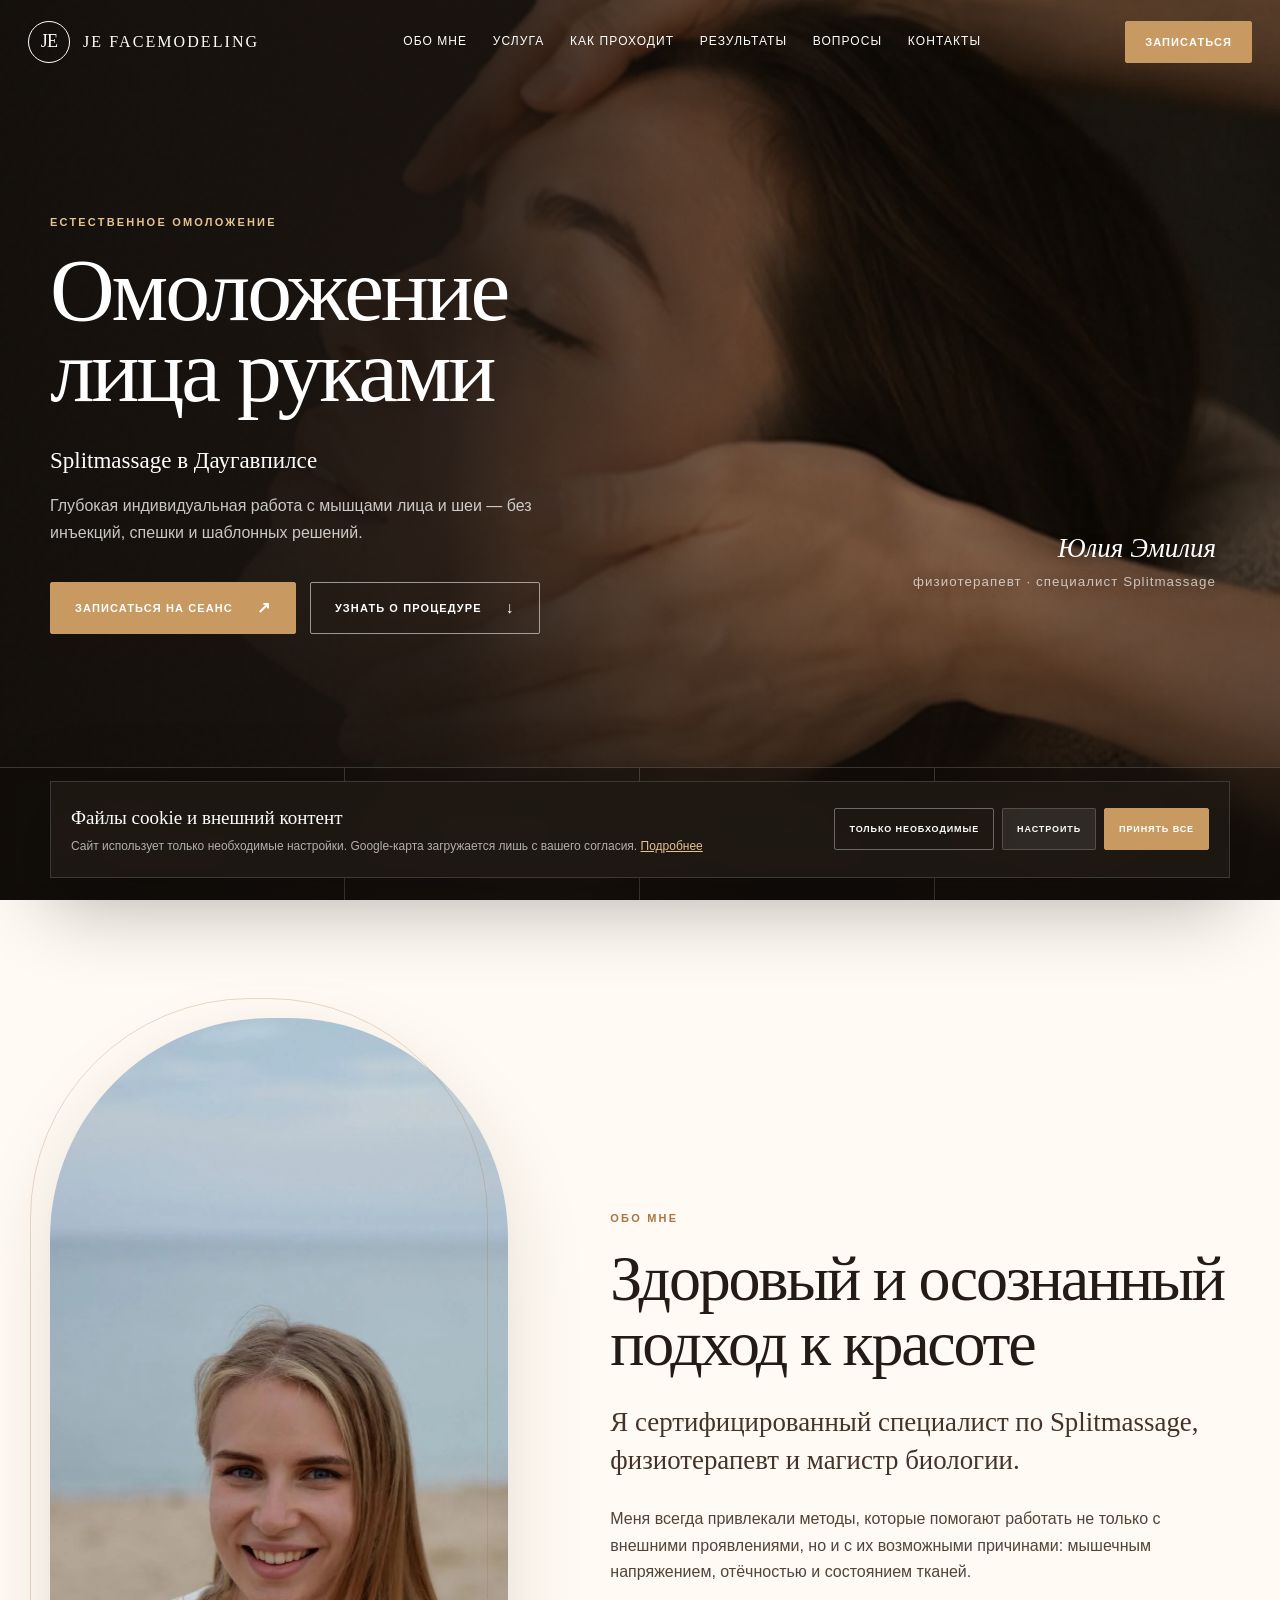
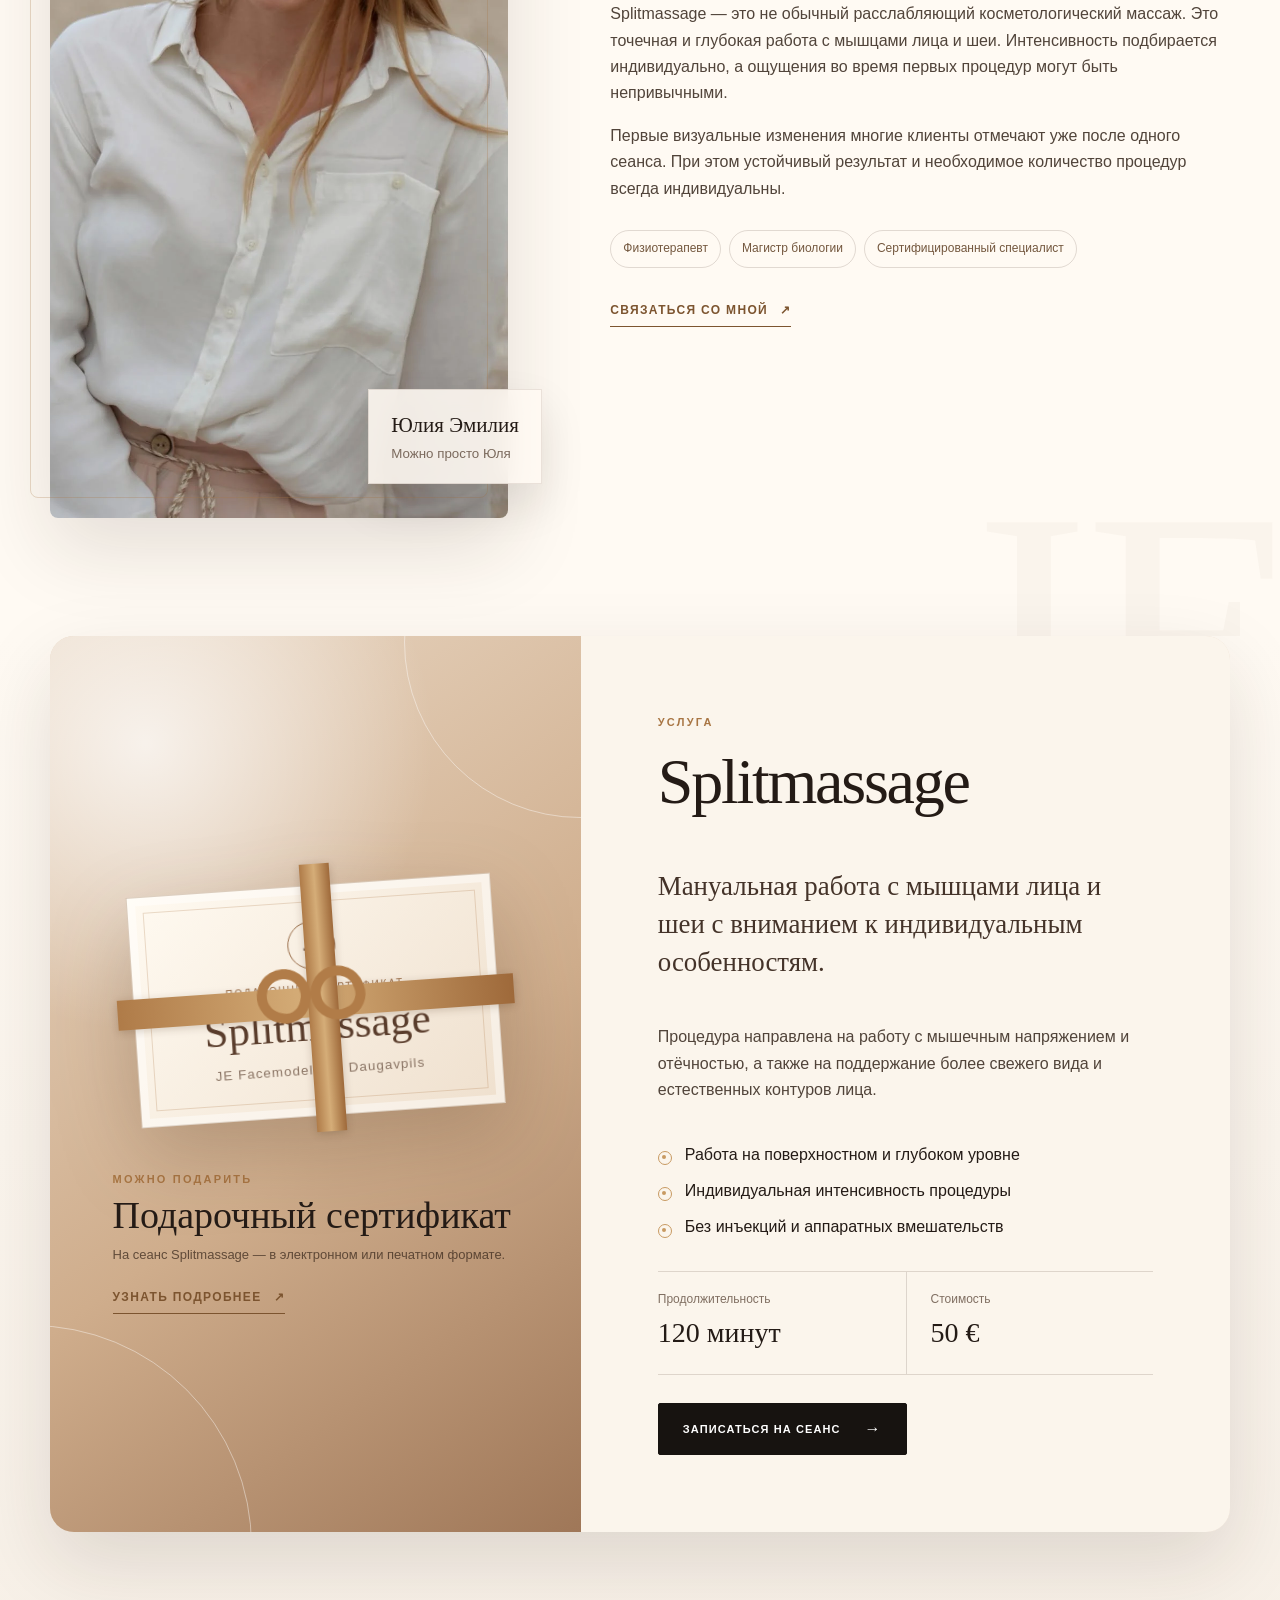
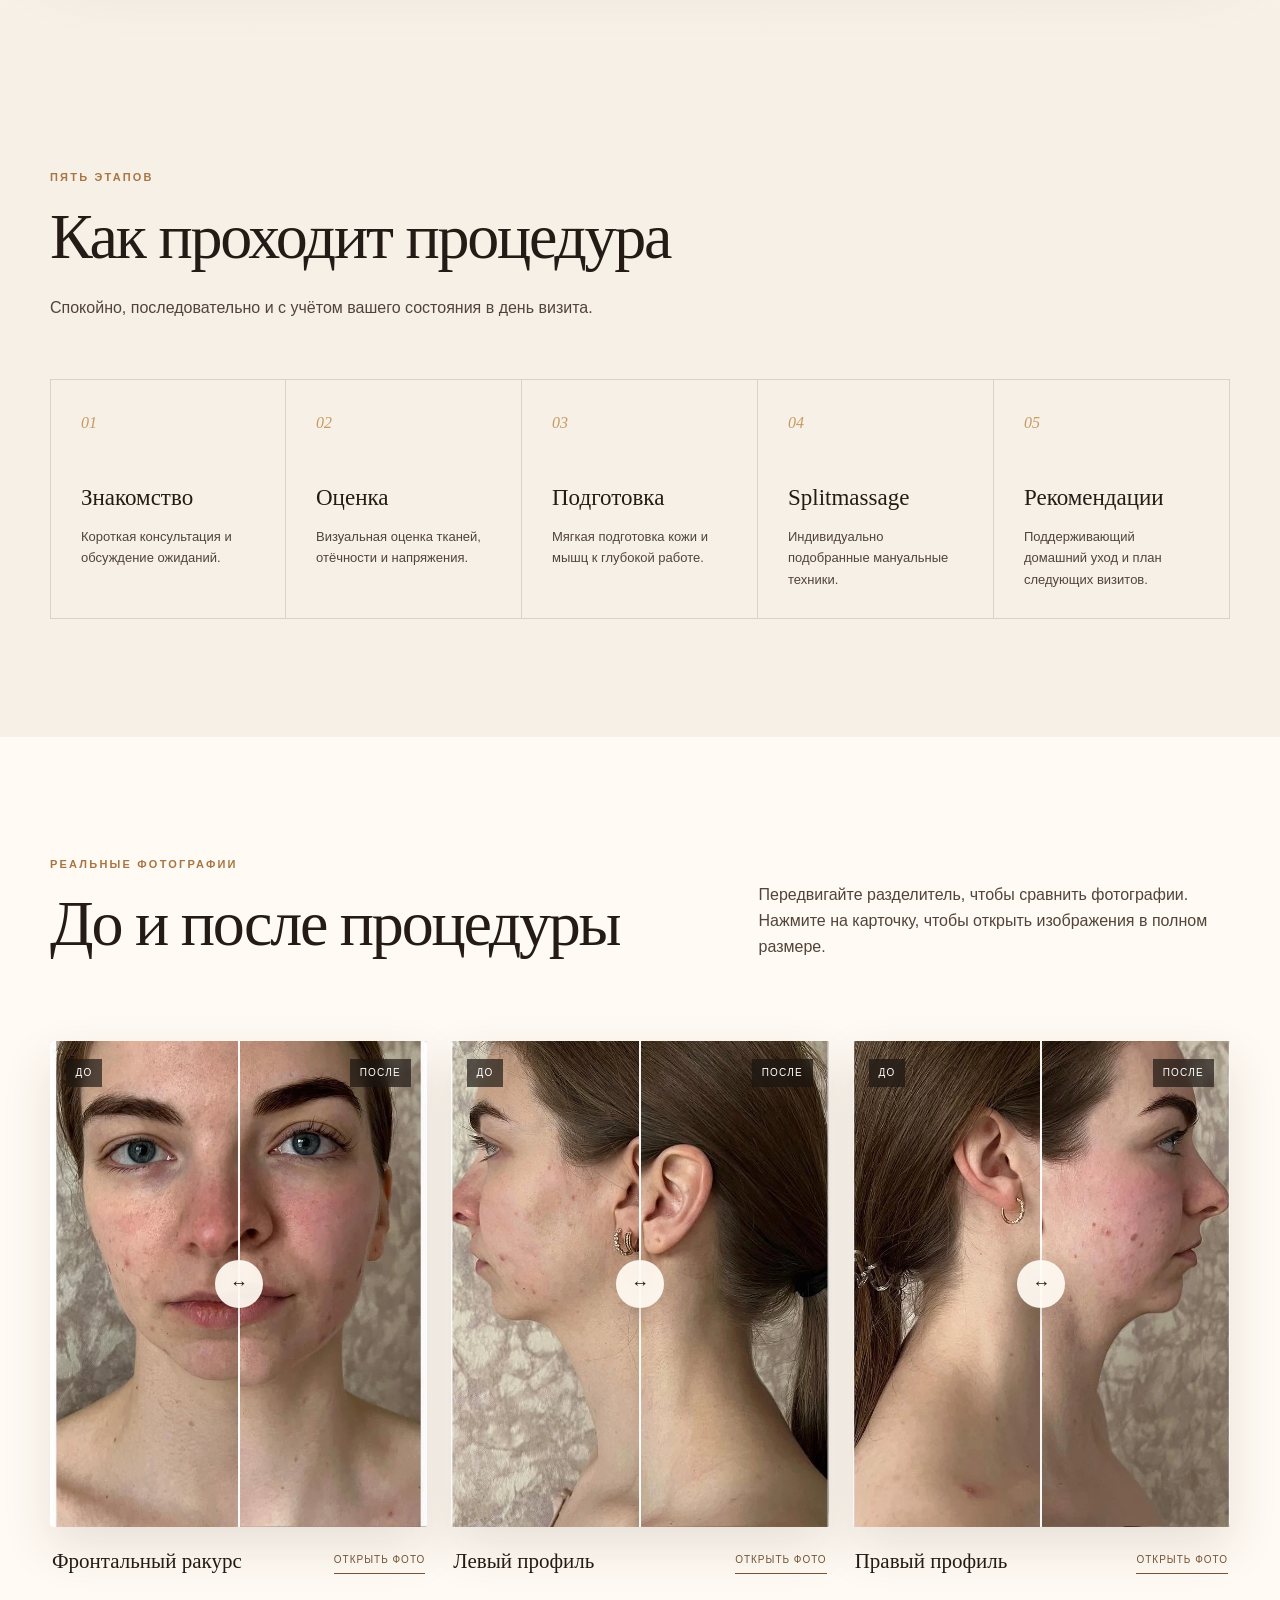
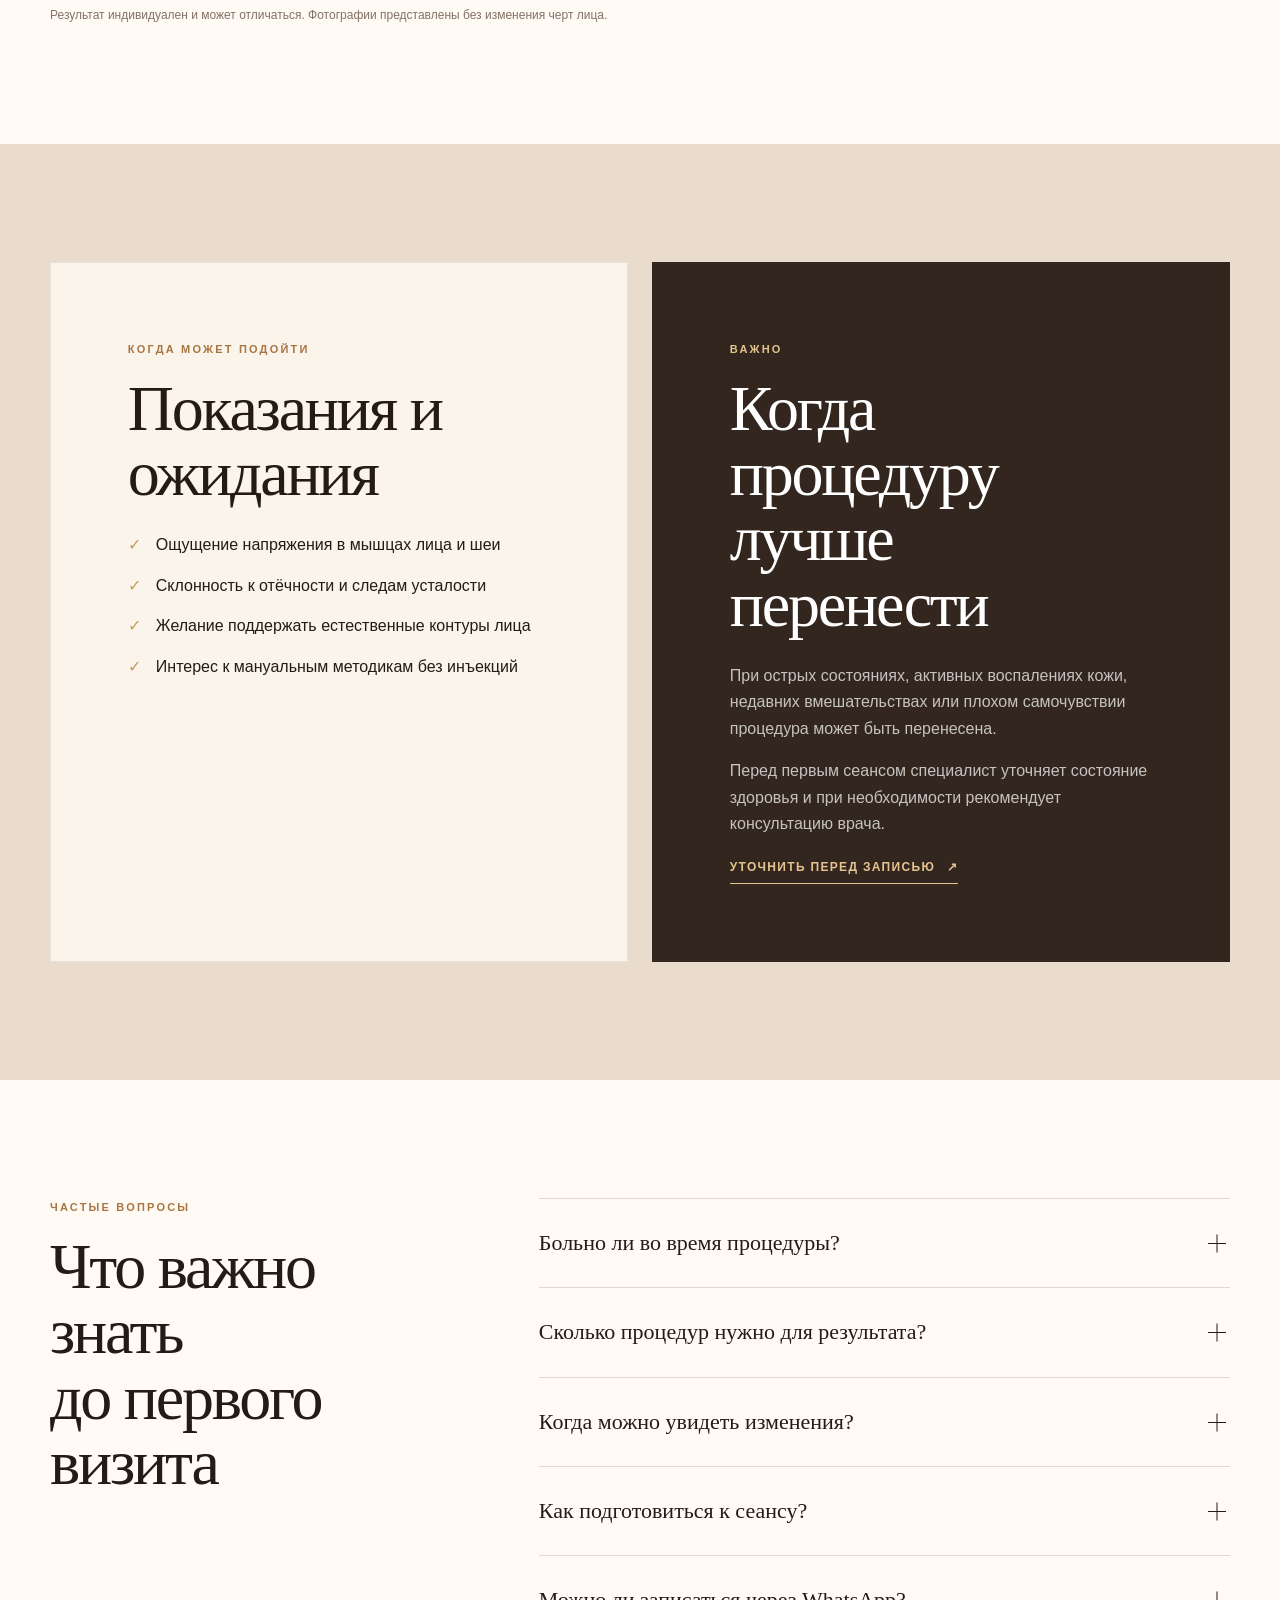
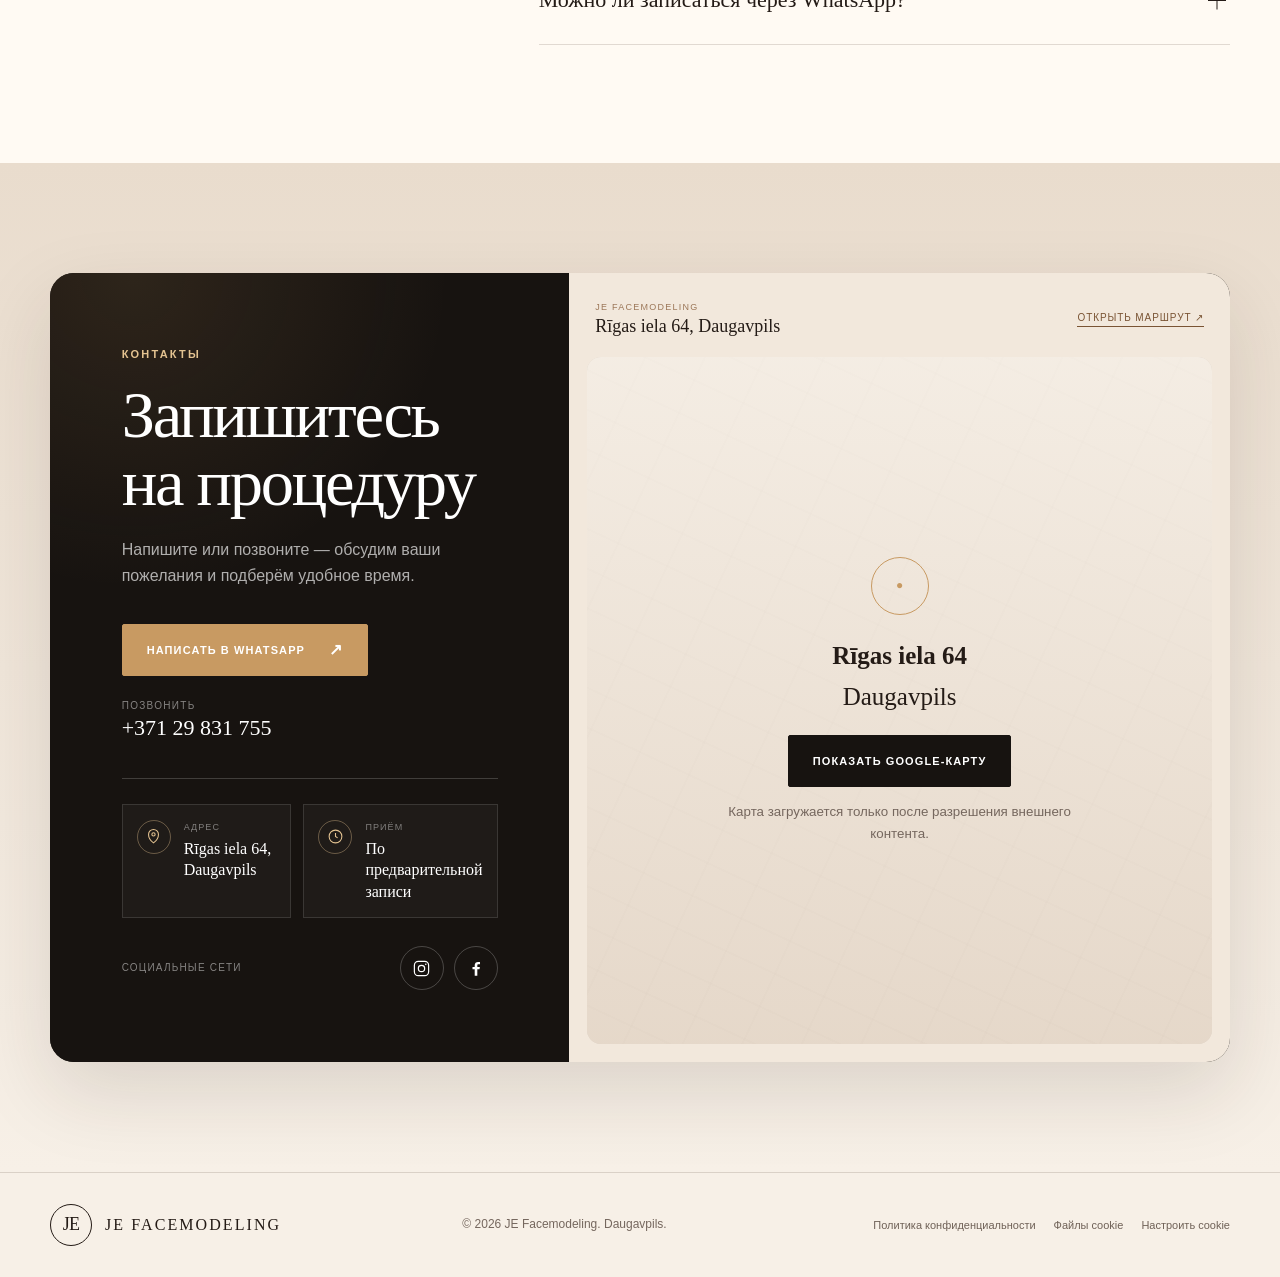
==== index.html @ d633d1b0 "Add files via upload" ====
<!doctype html>
<html lang="ru">
<head>
  <meta charset="utf-8">
  <meta name="viewport" content="width=device-width, initial-scale=1, viewport-fit=cover">
  <meta name="theme-color" content="#1d1713">
  <meta name="description" content="JE Facemodeling — Splitmassage в Даугавпилсе. Мануальная работа с мышцами лица и шеи. Юлия Эмилия, физиотерапевт и сертифицированный специалист.">
  <meta property="og:title" content="JE Facemodeling — Splitmassage в Даугавпилсе">
  <meta property="og:description" content="Естественный подход к красоте: глубокая индивидуальная работа с мышцами лица и шеи.">
  <meta property="og:type" content="website">
  <meta property="og:image" content="assets/julia-emilia.webp">
  <title>JE Facemodeling — Splitmassage в Даугавпилсе</title>
  <link rel="icon" href="assets/ui/favicon.svg" type="image/svg+xml">
  <link rel="stylesheet" href="styles.css">
  <script defer src="content.js"></script>
  <script defer src="app.js"></script>
</head>
<body>
  <a class="skip-link" href="#main">Перейти к содержанию</a>
  <div class="scroll-progress" aria-hidden="true"><span></span></div>

  <header class="site-header" data-header>
    <a class="brand" href="#top" aria-label="JE Facemodeling — на главную">
      <span class="brand-mark">JE</span>
      <span class="brand-name">JE Facemodeling</span>
    </a>

    <button class="menu-toggle" type="button" aria-expanded="false" aria-controls="site-nav" data-menu-toggle>
      <span class="sr-only">Открыть меню</span>
      <span></span><span></span>
    </button>

    <nav class="site-nav" id="site-nav" aria-label="Основная навигация" data-nav>
      <a href="#about">Обо мне</a>
      <a href="#service">Услуга</a>
      <a href="#process">Как проходит</a>
      <a href="#results">Результаты</a>
      <a href="#faq">Вопросы</a>
      <a href="#contacts">Контакты</a>
    </nav>

    <a class="button button-small button-gold header-cta" data-booking-link href="#contacts">Записаться</a>
  </header>

  <main id="main">
    <section class="hero" id="top" aria-labelledby="hero-title">
      <div class="hero-media" aria-hidden="true"></div>
      <div class="hero-shade" aria-hidden="true"></div>
      <div class="hero-grain" aria-hidden="true"></div>

      <div class="container hero-inner">
        <div class="hero-copy reveal">
          <p class="eyebrow">Естественное омоложение</p>
          <h1 id="hero-title">Омоложение<br>лица руками</h1>
          <p class="hero-subtitle">Splitmassage в Даугавпилсе</p>
          <p class="hero-description">Глубокая индивидуальная работа с мышцами лица и шеи — без инъекций, спешки и шаблонных решений.</p>
          <div class="hero-actions">
            <a class="button button-gold" data-booking-link href="#contacts"><span>Записаться на сеанс</span><i aria-hidden="true">↗</i></a>
            <a class="button button-ghost" href="#service"><span>Узнать о процедуре</span><i aria-hidden="true">↓</i></a>
          </div>
        </div>

        <div class="hero-signature reveal reveal-delay" aria-label="Юлия Эмилия, специалист по Splitmassage">
          <span>Юлия Эмилия</span>
          <small>физиотерапевт · специалист Splitmassage</small>
        </div>
      </div>

      <div class="hero-stats">
        <div class="container stats-grid">
          <article class="stat reveal">
            <span class="stat-icon" aria-hidden="true">✦</span>
            <div><strong>500+</strong><span>довольных клиентов</span></div>
          </article>
          <article class="stat reveal reveal-delay-1">
            <span class="stat-icon" aria-hidden="true">◇</span>
            <div><strong>Медицинское</strong><span>образование, физиотерапевт</span></div>
          </article>
          <article class="stat reveal reveal-delay-2">
            <span class="stat-icon" aria-hidden="true">◷</span>
            <div><strong>120 минут</strong><span>индивидуальной работы</span></div>
          </article>
          <article class="stat reveal reveal-delay-3">
            <span class="stat-icon" aria-hidden="true">⌁</span>
            <div><strong>Естественный</strong><span>подход к красоте</span></div>
          </article>
        </div>
      </div>
    </section>

    <section class="section about-section" id="about">
      <div class="container about-grid">
        <figure class="portrait-card reveal">
          <img src="assets/julia-emilia.webp" alt="Юлия Эмилия — специалист JE Facemodeling" width="900" height="1100">
          <figcaption>
            <span>Юлия Эмилия</span>
            <small>Можно просто Юля</small>
          </figcaption>
        </figure>

        <div class="about-copy reveal reveal-delay">
          <p class="eyebrow eyebrow-dark">Обо мне</p>
          <h2>Здоровый и осознанный<br>подход к красоте</h2>
          <p class="lead">Я сертифицированный специалист по Splitmassage, физиотерапевт и магистр биологии.</p>
          <p>Меня всегда привлекали методы, которые помогают работать не только с внешними проявлениями, но и с их возможными причинами: мышечным напряжением, отёчностью и состоянием тканей.</p>
          <p>Splitmassage — это не обычный расслабляющий косметологический массаж. Это точечная и глубокая работа с мышцами лица и шеи. Интенсивность подбирается индивидуально, а ощущения во время первых процедур могут быть непривычными.</p>
          <p>Первые визуальные изменения многие клиенты отмечают уже после одного сеанса. При этом устойчивый результат и необходимое количество процедур всегда индивидуальны.</p>
          <div class="credentials" aria-label="Образование и квалификация">
            <span>Физиотерапевт</span>
            <span>Магистр биологии</span>
            <span>Сертифицированный специалист</span>
          </div>
          <a class="text-link" data-booking-link href="#contacts">Связаться со мной <span aria-hidden="true">↗</span></a>
        </div>
      </div>
    </section>

    <section class="section service-section" id="service">
      <div class="container service-card reveal">
        <div class="service-visual gift-visual">
          <div class="gift-stage">
            <div class="gift-envelope" aria-hidden="true">
              <div class="gift-card-art">
                <span class="gift-card-mark">JE</span>
                <span class="gift-card-kicker">Подарочный сертификат</span>
                <strong>Splitmassage</strong>
                <small>JE Facemodeling · Daugavpils</small>
              </div>
              <span class="gift-ribbon gift-ribbon-horizontal"></span>
              <span class="gift-ribbon gift-ribbon-vertical"></span>
              <span class="gift-bow"></span>
            </div>
            <div class="gift-message">
              <p class="eyebrow eyebrow-dark">Можно подарить</p>
              <h3>Подарочный сертификат</h3>
              <p>На сеанс Splitmassage — в электронном или печатном формате.</p>
              <a class="text-link" data-certificate-link href="#contacts">Узнать подробнее <span aria-hidden="true">↗</span></a>
            </div>
          </div>
        </div>

        <div class="service-content">
          <p class="eyebrow eyebrow-dark">Услуга</p>
          <h2>Splitmassage</h2>
          <p class="lead">Мануальная работа с мышцами лица и шеи с вниманием к индивидуальным особенностям.</p>
          <p>Процедура направлена на работу с мышечным напряжением и отёчностью, а также на поддержание более свежего вида и естественных контуров лица.</p>
          <ul class="service-benefits">
            <li>Работа на поверхностном и глубоком уровне</li>
            <li>Индивидуальная интенсивность процедуры</li>
            <li>Без инъекций и аппаратных вмешательств</li>
          </ul>
          <div class="service-meta">
            <div><span>Продолжительность</span><strong>120 минут</strong></div>
            <div><span>Стоимость</span><strong>50 €</strong></div>
          </div>
          <a class="button button-dark" data-booking-link href="#contacts"><span>Записаться на сеанс</span><i aria-hidden="true">→</i></a>
        </div>
      </div>
    </section>

    <section class="section process-section" id="process">
      <div class="container">
        <div class="section-heading reveal">
          <p class="eyebrow eyebrow-dark">Пять этапов</p>
          <h2>Как проходит процедура</h2>
          <p>Спокойно, последовательно и с учётом вашего состояния в день визита.</p>
        </div>
        <ol class="process-list">
          <li class="reveal"><span>01</span><h3>Знакомство</h3><p>Короткая консультация и обсуждение ожиданий.</p></li>
          <li class="reveal reveal-delay-1"><span>02</span><h3>Оценка</h3><p>Визуальная оценка тканей, отёчности и напряжения.</p></li>
          <li class="reveal reveal-delay-2"><span>03</span><h3>Подготовка</h3><p>Мягкая подготовка кожи и мышц к глубокой работе.</p></li>
          <li class="reveal reveal-delay-3"><span>04</span><h3>Splitmassage</h3><p>Индивидуально подобранные мануальные техники.</p></li>
          <li class="reveal reveal-delay-4"><span>05</span><h3>Рекомендации</h3><p>Поддерживающий домашний уход и план следующих визитов.</p></li>
        </ol>
      </div>
    </section>

    <section class="section results-section" id="results">
      <div class="container">
        <div class="section-heading section-heading-split reveal">
          <div>
            <p class="eyebrow eyebrow-dark">Реальные фотографии</p>
            <h2>До и после процедуры</h2>
          </div>
          <p>Передвигайте разделитель, чтобы сравнить фотографии. Нажмите на карточку, чтобы открыть изображения в полном размере.</p>
        </div>

        <div class="results-grid" id="results-grid" aria-live="polite"></div>
        <p class="result-note reveal">Результат индивидуален и может отличаться. Фотографии представлены без изменения черт лица.</p>
      </div>
    </section>

    <section class="section suitability-section" id="suitability">
      <div class="container suitability-grid">
        <article class="info-panel reveal">
          <p class="eyebrow eyebrow-dark">Когда может подойти</p>
          <h2>Показания и ожидания</h2>
          <ul class="check-list">
            <li>Ощущение напряжения в мышцах лица и шеи</li>
            <li>Склонность к отёчности и следам усталости</li>
            <li>Желание поддержать естественные контуры лица</li>
            <li>Интерес к мануальным методикам без инъекций</li>
          </ul>
        </article>
        <article class="info-panel info-panel-dark reveal reveal-delay">
          <p class="eyebrow">Важно</p>
          <h2>Когда процедуру лучше перенести</h2>
          <p>При острых состояниях, активных воспалениях кожи, недавних вмешательствах или плохом самочувствии процедура может быть перенесена.</p>
          <p>Перед первым сеансом специалист уточняет состояние здоровья и при необходимости рекомендует консультацию врача.</p>
          <a class="text-link text-link-light" data-booking-link href="#contacts">Уточнить перед записью <span aria-hidden="true">↗</span></a>
        </article>
      </div>
    </section>

    <section class="section faq-section" id="faq">
      <div class="container faq-grid">
        <div class="section-heading reveal">
          <p class="eyebrow eyebrow-dark">Частые вопросы</p>
          <h2>Что важно знать<br>до первого визита</h2>
        </div>
        <div class="faq-list reveal reveal-delay">
          <details>
            <summary>Больно ли во время процедуры?<span aria-hidden="true"></span></summary>
            <p>Splitmassage предполагает глубокую точечную работу. В зонах выраженного напряжения возможны чувствительные ощущения. Интенсивность всегда корректируется по обратной связи клиента.</p>
          </details>
          <details>
            <summary>Сколько процедур нужно для результата?<span aria-hidden="true"></span></summary>
            <p>Количество процедур зависит от возраста, состояния тканей и поставленной задачи. После первого сеанса Юлия сможет предложить индивидуальный план.</p>
          </details>
          <details>
            <summary>Когда можно увидеть изменения?<span aria-hidden="true"></span></summary>
            <p>Некоторые клиенты замечают визуальные изменения после первого визита. Выраженность и продолжительность результата индивидуальны.</p>
          </details>
          <details>
            <summary>Как подготовиться к сеансу?<span aria-hidden="true"></span></summary>
            <p>Приходите без плотного макияжа, заранее сообщите о недавних косметологических или медицинских вмешательствах и текущем самочувствии.</p>
          </details>
          <details>
            <summary>Можно ли записаться через WhatsApp?<span aria-hidden="true"></span></summary>
            <p>Да. Напишите удобные дни и время — Юлия предложит ближайшие свободные варианты.</p>
          </details>
        </div>
      </div>
    </section>

    <section class="contacts-section" id="contacts">
      <div class="container">
        <div class="contacts-card reveal">
          <div class="contacts-copy">
            <p class="eyebrow">Контакты</p>
            <h2>Запишитесь<br>на процедуру</h2>
            <p class="contacts-intro">Напишите или позвоните — обсудим ваши пожелания и подберём удобное время.</p>

            <div class="contact-actions">
              <a class="button button-gold" data-whatsapp href="https://wa.me/37129831755"><span>Написать в WhatsApp</span><i aria-hidden="true">↗</i></a>
              <a class="contact-phone" href="tel:+37129831755"><span>Позвонить</span><strong>+371 29 831 755</strong></a>
            </div>

            <div class="contact-details">
              <div class="contact-detail">
                <span class="contact-detail-icon" aria-hidden="true">
                  <svg viewBox="0 0 24 24"><path d="M12 21s7-5.2 7-12a7 7 0 1 0-14 0c0 6.8 7 12 7 12Z"/><circle cx="12" cy="9" r="2.3"/></svg>
                </span>
                <div><small>Адрес</small><strong>Rīgas iela 64,<br>Daugavpils</strong></div>
              </div>
              <div class="contact-detail">
                <span class="contact-detail-icon" aria-hidden="true">
                  <svg viewBox="0 0 24 24"><circle cx="12" cy="12" r="9"/><path d="M12 7v5l3 2"/></svg>
                </span>
                <div><small>Приём</small><strong>По предварительной записи</strong></div>
              </div>
            </div>

            <div class="social-block">
              <span>Социальные сети</span>
              <div class="social-links">
                <a class="social-link" data-instagram href="https://www.instagram.com/facemodeling_julija_emilija/" aria-label="Instagram Юлии">
                  <svg viewBox="0 0 24 24" aria-hidden="true"><rect x="3" y="3" width="18" height="18" rx="5"/><circle cx="12" cy="12" r="4"/><circle cx="17.4" cy="6.7" r="1" class="social-dot"/></svg>
                </a>
                <a class="social-link" data-facebook href="https://www.facebook.com/bernuveikalscloverclothes" aria-label="Facebook Юлии">
                  <svg viewBox="0 0 24 24" aria-hidden="true"><path d="M14.3 21v-8h2.8l.4-3h-3.2V8.1c0-.9.3-1.6 1.7-1.6h1.7V3.8c-.3 0-1.3-.1-2.5-.1-2.5 0-4.2 1.5-4.2 4.3v2H8.2v3H11v8h3.3Z"/></svg>
                </a>
              </div>
            </div>
          </div>

          <div class="map-card">
            <div class="map-card-head">
              <div><span>JE Facemodeling</span><strong>Rīgas iela 64, Daugavpils</strong></div>
              <a href="https://www.google.com/maps/search/?api=1&query=R%C4%ABgas%20iela%2064%2C%20Daugavpils" target="_blank" rel="noopener noreferrer">Открыть маршрут ↗</a>
            </div>
            <div class="map-shell" data-map-shell>
              <div class="map-placeholder" data-map-placeholder>
                <div class="map-pin" aria-hidden="true">●</div>
                <p><strong>Rīgas iela 64</strong><br>Daugavpils</p>
                <button class="button button-dark" type="button" data-load-map>Показать Google-карту</button>
                <small>Карта загружается только после разрешения внешнего контента.</small>
              </div>
            </div>
          </div>
        </div>
      </div>
    </section>
  </main>

  <footer class="site-footer">
    <div class="container footer-grid">
      <a class="brand brand-dark" href="#top">
        <span class="brand-mark">JE</span>
        <span class="brand-name">JE Facemodeling</span>
      </a>
      <p>© <span data-year></span> JE Facemodeling. Daugavpils.</p>
      <nav aria-label="Юридическая информация">
        <a href="privacy.html">Политика конфиденциальности</a>
        <a href="cookies.html">Файлы cookie</a>
        <button type="button" class="footer-button" data-cookie-settings>Настроить cookie</button>
      </nav>
    </div>
  </footer>

  <div class="mobile-booking" aria-label="Быстрая запись">
    <a data-booking-link href="#contacts">Записаться <span aria-hidden="true">↗</span></a>
  </div>

  <div class="cookie-banner" data-cookie-banner hidden>
    <div>
      <strong>Файлы cookie и внешний контент</strong>
      <p>Сайт использует только необходимые настройки. Google-карта загружается лишь с вашего согласия. <a href="cookies.html">Подробнее</a></p>
    </div>
    <div class="cookie-actions">
      <button type="button" class="button button-cookie-secondary" data-cookie-necessary>Только необходимые</button>
      <button type="button" class="button button-cookie-settings" data-cookie-settings>Настроить</button>
      <button type="button" class="button button-cookie-primary" data-cookie-accept>Принять все</button>
    </div>
  </div>

  <dialog class="consent-dialog" data-consent-dialog aria-labelledby="consent-title">
    <form method="dialog">
      <div class="dialog-head">
        <div>
          <p class="eyebrow eyebrow-dark">Настройки</p>
          <h2 id="consent-title">Ваш выбор cookie</h2>
        </div>
        <button class="icon-button" value="cancel" aria-label="Закрыть">×</button>
      </div>
      <div class="consent-option">
        <div><strong>Необходимые</strong><p>Нужны для сохранения выбора cookie и базовой работы сайта.</p></div>
        <span class="always-on">Всегда включены</span>
      </div>
      <label class="consent-option">
        <div><strong>Внешний контент</strong><p>Разрешает загрузить Google Maps. При загрузке действуют правила Google.</p></div>
        <input type="checkbox" data-external-toggle>
        <span class="switch" aria-hidden="true"></span>
      </label>
      <div class="dialog-actions">
        <button class="button button-ghost-dark" value="cancel">Отмена</button>
        <button class="button button-dark" value="default" data-save-consent>Сохранить выбор</button>
      </div>
    </form>
  </dialog>

  <dialog class="lightbox" data-lightbox aria-labelledby="lightbox-title">
    <div class="lightbox-frame">
      <button class="lightbox-close" type="button" data-lightbox-close aria-label="Закрыть">×</button>
      <button class="lightbox-arrow lightbox-prev" type="button" data-lightbox-prev aria-label="Предыдущий результат">←</button>
      <div class="lightbox-content">
        <div class="lightbox-title-row">
          <div><span>Результат</span><h2 id="lightbox-title" data-lightbox-title></h2></div>
          <small>Фото можно увеличить стандартным жестом браузера</small>
        </div>
        <div class="lightbox-images">
          <figure><img data-lightbox-before alt=""><figcaption>До</figcaption></figure>
          <figure><img data-lightbox-after alt=""><figcaption>После</figcaption></figure>
        </div>
      </div>
      <button class="lightbox-arrow lightbox-next" type="button" data-lightbox-next aria-label="Следующий результат">→</button>
    </div>
  </dialog>
</body>
</html>
---- styles.css ----
:root {
  --ink: #241b16;
  --ink-soft: #51443a;
  --espresso: #171310;
  --brown: #33261e;
  --cream: #f7f0e7;
  --cream-2: #efe3d4;
  --paper: #fffaf3;
  --gold: #c89a62;
  --gold-light: #e4c391;
  --line: rgba(68, 48, 35, .16);
  --white-line: rgba(255,255,255,.18);
  --shadow: 0 30px 80px rgba(48, 32, 21, .13);
  --radius: 24px;
  --serif: "Bodoni 72", Didot, "Iowan Old Style", Georgia, serif;
  --sans: Inter, -apple-system, BlinkMacSystemFont, "Segoe UI", Arial, sans-serif;
  --header-h: 84px;
}

* { box-sizing: border-box; }
html { scroll-behavior: smooth; scroll-padding-top: 90px; }
body {
  margin: 0;
  color: var(--ink);
  background: var(--cream);
  font-family: var(--sans);
  font-size: 16px;
  line-height: 1.65;
  text-rendering: optimizeLegibility;
  -webkit-font-smoothing: antialiased;
}
body.menu-open, body.modal-open { overflow: hidden; }
img { max-width: 100%; display: block; }
a { color: inherit; }
button, input { font: inherit; }
button { color: inherit; }
::selection { background: var(--gold-light); color: var(--espresso); }

.sr-only {
  position: absolute; width: 1px; height: 1px; padding: 0; margin: -1px;
  overflow: hidden; clip: rect(0,0,0,0); white-space: nowrap; border: 0;
}
.skip-link {
  position: fixed; left: 20px; top: -100px; z-index: 1000;
  padding: 12px 18px; background: var(--paper); color: var(--ink); border-radius: 10px;
}
.skip-link:focus { top: 20px; }
.container { width: min(1180px, calc(100% - 48px)); margin-inline: auto; }
.section { padding: 118px 0; position: relative; }

.scroll-progress { position: fixed; inset: 0 0 auto 0; height: 2px; z-index: 100; pointer-events: none; }
.scroll-progress span { display: block; width: 0; height: 100%; background: linear-gradient(90deg, var(--gold), var(--gold-light)); }

.site-header {
  position: fixed; inset: 0 0 auto 0; z-index: 90; height: var(--header-h);
  display: grid; grid-template-columns: auto 1fr auto; align-items: center; gap: 28px;
  padding: 0 max(28px, calc((100vw - 1280px)/2));
  color: #fff; transition: background .4s ease, height .4s ease, box-shadow .4s ease, color .4s ease;
}
.site-header.is-scrolled {
  height: 68px; color: var(--ink); background: rgba(250, 245, 238, .86);
  backdrop-filter: blur(18px); -webkit-backdrop-filter: blur(18px);
  box-shadow: 0 1px 0 rgba(63,45,34,.09);
}
.brand { display: inline-flex; align-items: center; gap: 13px; text-decoration: none; white-space: nowrap; }
.brand-mark {
  width: 42px; height: 42px; border: 1px solid currentColor; border-radius: 50%;
  display: grid; place-items: center; font-family: var(--serif); font-size: 18px; letter-spacing: -.04em;
  transition: transform .4s cubic-bezier(.2,.8,.2,1), background .4s ease;
}
.brand:hover .brand-mark { transform: rotate(-8deg) scale(1.04); background: rgba(255,255,255,.08); }
.brand-name { font-family: var(--serif); font-size: 16px; letter-spacing: .13em; text-transform: uppercase; }
.site-nav { display: flex; justify-content: center; gap: clamp(16px, 2vw, 32px); }
.site-nav a { position: relative; text-decoration: none; font-size: 12px; letter-spacing: .09em; text-transform: uppercase; }
.site-nav a::after {
  content: ""; position: absolute; left: 0; right: 100%; bottom: -8px; height: 1px;
  background: currentColor; transition: right .35s cubic-bezier(.2,.8,.2,1);
}
.site-nav a:hover::after, .site-nav a:focus-visible::after { right: 0; }
.menu-toggle { display: none; }

.button {
  --btn-bg: transparent; --btn-color: inherit; --btn-border: currentColor;
  position: relative; isolation: isolate; overflow: hidden;
  min-height: 52px; padding: 0 24px; border: 1px solid var(--btn-border); border-radius: 2px;
  background: var(--btn-bg); color: var(--btn-color); text-decoration: none;
  display: inline-flex; align-items: center; justify-content: center; gap: 24px;
  font-size: 11px; font-weight: 600; letter-spacing: .1em; text-transform: uppercase;
  cursor: pointer; transition: color .35s ease, border-color .35s ease, transform .35s cubic-bezier(.2,.8,.2,1), box-shadow .35s ease;
}
.button::before {
  content: ""; position: absolute; z-index: -1; inset: 0;
  background: linear-gradient(110deg, transparent 5%, rgba(255,255,255,.34) 45%, transparent 70%);
  transform: translateX(-140%); transition: transform .75s cubic-bezier(.2,.8,.2,1);
}
.button::after {
  content: ""; position: absolute; z-index: -2; inset: 0;
  background: rgba(255,255,255,.08); transform: scaleX(0); transform-origin: right;
  transition: transform .45s cubic-bezier(.2,.8,.2,1);
}
.button:hover { transform: translateY(-3px); box-shadow: 0 14px 28px rgba(15,10,7,.18); }
.button:hover::before { transform: translateX(140%); }
.button:hover::after { transform: scaleX(1); transform-origin: left; }
.button i { font-style: normal; font-size: 16px; transition: transform .35s ease; }
.button:hover i { transform: translate(3px,-2px); }
.button:focus-visible, a:focus-visible, summary:focus-visible { outline: 2px solid var(--gold); outline-offset: 4px; }
.button-small { min-height: 42px; padding-inline: 19px; }
.button-gold { --btn-bg: var(--gold); --btn-color: #fff; --btn-border: var(--gold); }
.button-ghost { --btn-bg: transparent; --btn-color: #fff; --btn-border: rgba(255,255,255,.55); }
.button-dark { --btn-bg: var(--espresso); --btn-color: #fff; --btn-border: var(--espresso); }
.button-light { --btn-bg: rgba(255,255,255,.92); --btn-color: var(--ink); --btn-border: rgba(255,255,255,.92); }
.button-ghost-dark { --btn-bg: transparent; --btn-color: var(--ink); --btn-border: rgba(36,27,22,.35); }

.hero {
  min-height: 900px; height: max(900px, 100svh); color: #fff; background: var(--espresso);
  position: relative; display: flex; flex-direction: column; overflow: hidden;
}
.hero-media {
  position: absolute; inset: 0; background-image: url('assets/hero-massage.webp');
  background-size: cover; background-position: 76% 50%; transform: scale(1.035);
  animation: hero-breathe 14s ease-in-out infinite alternate;
}
.hero-shade {
  position: absolute; inset: 0;
  background:
    linear-gradient(90deg, rgba(19,15,12,.98) 0%, rgba(24,18,14,.90) 35%, rgba(26,18,13,.4) 62%, rgba(18,13,10,.18) 100%),
    linear-gradient(0deg, rgba(15,11,9,.75) 0%, transparent 42%);
}
.hero-grain { position: absolute; inset: 0; opacity: .11; mix-blend-mode: soft-light; pointer-events: none; background-image: url("data:image/svg+xml,%3Csvg viewBox='0 0 180 180' xmlns='http://www.w3.org/2000/svg'%3E%3Cfilter id='n'%3E%3CfeTurbulence type='fractalNoise' baseFrequency='.85' numOctaves='3' stitchTiles='stitch'/%3E%3C/filter%3E%3Crect width='100%25' height='100%25' filter='url(%23n)' opacity='.55'/%3E%3C/svg%3E"); }
@keyframes hero-breathe { to { transform: scale(1.08) translate3d(-.6%, -.4%, 0); } }
.hero-inner { position: relative; z-index: 2; flex: 1; display: flex; align-items: center; padding-top: 90px; }
.hero-copy { max-width: 620px; margin-top: -10px; }
.eyebrow { margin: 0 0 18px; color: var(--gold-light); font-size: 11px; font-weight: 600; letter-spacing: .2em; text-transform: uppercase; }
.eyebrow-dark { color: #a87543; }
.hero h1, h2 { font-family: var(--serif); font-weight: 400; letter-spacing: -.035em; }
.hero h1 { margin: 0; font-size: clamp(68px, 7vw, 112px); line-height: .91; text-wrap: balance; }
.hero-subtitle { margin: 30px 0 12px; font-family: var(--serif); font-size: 23px; }
.hero-description { max-width: 500px; margin: 0; color: rgba(255,255,255,.76); font-size: 16px; line-height: 1.7; }
.hero-actions { display: flex; flex-wrap: wrap; gap: 14px; margin-top: 36px; }
.hero-signature {
  position: absolute; right: 0; bottom: 174px; display: flex; flex-direction: column; align-items: flex-end;
  padding-right: 14px; text-shadow: 0 2px 14px rgba(0,0,0,.35);
}
.hero-signature span { font-family: var(--serif); font-style: italic; font-size: 27px; }
.hero-signature small { color: rgba(255,255,255,.68); letter-spacing: .08em; }
.hero-stats { position: relative; z-index: 2; border-top: 1px solid var(--white-line); background: rgba(17,13,10,.48); backdrop-filter: blur(8px); }
.stats-grid { display: grid; grid-template-columns: repeat(4, 1fr); min-height: 132px; }
.stat { display: flex; align-items: center; gap: 18px; padding: 25px 28px; border-right: 1px solid var(--white-line); }
.stat:first-child { padding-left: 0; }
.stat:last-child { border-right: 0; }
.stat-icon { width: 42px; height: 42px; flex: 0 0 auto; border: 1px solid rgba(228,195,145,.55); border-radius: 50%; display: grid; place-items: center; color: var(--gold-light); }
.stat div { display: flex; flex-direction: column; }
.stat strong { font-family: var(--serif); font-size: 21px; font-weight: 400; }
.stat span:last-child { color: rgba(255,255,255,.63); font-size: 12px; line-height: 1.45; }

.about-section { background: var(--paper); overflow: hidden; }
.about-section::after { content: "JE"; position: absolute; right: -25px; bottom: -145px; font: 360px/.8 var(--serif); color: rgba(126,91,62,.035); pointer-events: none; }
.about-grid { display: grid; grid-template-columns: minmax(320px, .85fr) 1.15fr; gap: clamp(60px, 8vw, 130px); align-items: center; }
.portrait-card { margin: 0; position: relative; }
.portrait-card::before { content: ""; position: absolute; inset: -20px 20px 20px -20px; border: 1px solid rgba(168,117,67,.26); border-radius: 220px 220px 8px 8px; pointer-events: none; }
.portrait-card img { aspect-ratio: .78; object-fit: cover; object-position: 50% 42%; border-radius: 220px 220px 8px 8px; box-shadow: var(--shadow); }
.portrait-card figcaption { position: absolute; right: -34px; bottom: 34px; padding: 18px 22px; background: rgba(255,250,243,.88); backdrop-filter: blur(12px); border: 1px solid rgba(80,57,42,.12); box-shadow: 0 20px 45px rgba(37,26,18,.11); }
.portrait-card figcaption span, .portrait-card figcaption small { display: block; }
.portrait-card figcaption span { font-family: var(--serif); font-size: 21px; }
.portrait-card figcaption small { color: #7b6a5d; }
.about-copy h2, .section-heading h2, .service-content h2, .info-panel h2, .contacts-copy h2, .faq-section h2 { margin: 0 0 26px; font-size: clamp(42px, 5vw, 72px); line-height: 1.02; }
.lead { font-family: var(--serif); font-size: clamp(21px, 2.1vw, 29px); line-height: 1.42; color: #443329; }
.about-copy > p:not(.eyebrow):not(.lead) { color: var(--ink-soft); }
.credentials { display: flex; flex-wrap: wrap; gap: 8px; margin: 28px 0; }
.credentials span { padding: 8px 12px; border: 1px solid var(--line); border-radius: 999px; font-size: 12px; color: #74583f; }
.text-link { display: inline-flex; gap: 12px; align-items: center; padding-bottom: 5px; border-bottom: 1px solid currentColor; color: #7c542f; text-decoration: none; font-size: 12px; font-weight: 700; letter-spacing: .11em; text-transform: uppercase; }
.text-link span { transition: transform .3s ease; }
.text-link:hover span { transform: translate(4px,-4px); }

.service-section { padding-top: 0; background: linear-gradient(180deg, var(--paper) 0%, var(--cream) 100%); }
.service-card { min-height: 610px; display: grid; grid-template-columns: .9fr 1.1fr; overflow: hidden; background: #eadbca; border-radius: var(--radius); box-shadow: var(--shadow); }
.service-visual { position: relative; min-height: 570px; overflow: hidden; }
.gift-visual {
  background:
    radial-gradient(circle at 18% 12%, rgba(255,255,255,.72), transparent 32%),
    linear-gradient(145deg, #ead9c6 0%, #cfad8c 55%, #9f7758 100%);
}
.gift-visual::before, .gift-visual::after { content: ""; position: absolute; border: 1px solid rgba(255,255,255,.42); border-radius: 50%; }
.gift-visual::before { width: 440px; height: 440px; left: -240px; bottom: -235px; }
.gift-visual::after { width: 350px; height: 350px; right: -175px; top: -170px; }
.gift-stage { position: relative; z-index: 1; height: 100%; min-height: 570px; display: flex; flex-direction: column; justify-content: center; align-items: center; gap: 38px; padding: 58px 40px 48px; }
.gift-envelope { position: relative; width: min(88%, 420px); aspect-ratio: 1.48; transform: rotate(-4deg); filter: drop-shadow(0 28px 40px rgba(63,40,24,.22)); transition: transform .7s cubic-bezier(.2,.8,.2,1); }
.service-card:hover .gift-envelope { transform: rotate(-1deg) translateY(-7px); }
.gift-card-art { position: absolute; inset: 8% 4% 6%; display: flex; flex-direction: column; align-items: center; justify-content: center; padding: 28px; color: #5a3d2c; text-align: center; background: linear-gradient(135deg, #fffaf1, #efe0ce); border: 1px solid rgba(95,61,39,.18); box-shadow: inset 0 0 0 8px rgba(255,255,255,.42); }
.gift-card-art::before { content: ""; position: absolute; inset: 15px; border: 1px solid rgba(166,112,65,.24); pointer-events: none; }
.gift-card-mark { width: 48px; height: 48px; display: grid; place-items: center; margin-bottom: 12px; border: 1px solid #9c714e; border-radius: 50%; font-family: var(--serif); font-size: 18px; }
.gift-card-kicker { color: #9b704c; font-size: 10px; letter-spacing: .18em; text-transform: uppercase; }
.gift-card-art strong { margin: 7px 0 12px; font: 400 clamp(30px, 4vw, 43px)/1 var(--serif); }
.gift-card-art small { color: #8a7464; letter-spacing: .08em; }
.gift-ribbon { position: absolute; z-index: 2; display: block; background: linear-gradient(90deg, #af7b48, #d5ad78 48%, #9e693a); box-shadow: 0 2px 8px rgba(74,45,24,.22); }
.gift-ribbon-horizontal { left: 0; right: 0; top: 46%; height: 30px; }
.gift-ribbon-vertical { top: 0; bottom: 0; left: 48%; width: 30px; }
.gift-bow { position: absolute; z-index: 3; left: 49%; top: 46%; width: 58px; height: 40px; transform: translate(-50%,-50%); }
.gift-bow::before, .gift-bow::after { content: ""; position: absolute; top: 0; width: 34px; height: 34px; border: 10px solid #b17c48; border-radius: 50% 50% 45% 50%; }
.gift-bow::before { right: 50%; transform: rotate(18deg); }
.gift-bow::after { left: 50%; transform: rotate(-18deg); }
.gift-message { width: min(90%, 420px); text-align: left; }
.gift-message .eyebrow { margin-bottom: 8px; }
.gift-message h3 { margin: 0 0 8px; font: 400 clamp(28px, 3vw, 38px)/1.05 var(--serif); }
.gift-message p:not(.eyebrow) { margin: 0 0 18px; color: rgba(58,40,29,.74); font-size: 13px; }
.service-content { padding: clamp(48px, 6vw, 90px); display: flex; flex-direction: column; justify-content: center; background: rgba(255,250,243,.83); }
.service-content > p:not(.eyebrow):not(.lead) { color: var(--ink-soft); }
.service-benefits { display: grid; gap: 10px; margin: 22px 0 30px; padding: 0; list-style: none; }
.service-benefits li { position: relative; padding-left: 27px; }
.service-benefits li::before { content: ""; position: absolute; left: 0; top: .58em; width: 12px; height: 12px; border: 1px solid var(--gold); border-radius: 50%; }
.service-benefits li::after { content: ""; position: absolute; left: 4px; top: calc(.58em + 4px); width: 4px; height: 4px; background: var(--gold); border-radius: 50%; }
.service-meta { display: grid; grid-template-columns: repeat(2, 1fr); border-block: 1px solid var(--line); margin-bottom: 28px; }
.service-meta div { padding: 18px 0; display: flex; flex-direction: column; }
.service-meta div + div { padding-left: 24px; border-left: 1px solid var(--line); }
.service-meta span { color: #806f62; font-size: 12px; }
.service-meta strong { font-family: var(--serif); font-size: 28px; font-weight: 400; }
.service-content .button { align-self: flex-start; }

.process-section { background: var(--cream); }
.section-heading { max-width: 700px; margin-bottom: 58px; }
.section-heading > p:last-child { color: var(--ink-soft); max-width: 600px; }
.process-list { display: grid; grid-template-columns: repeat(5, 1fr); margin: 0; padding: 0; list-style: none; counter-reset: steps; }
.process-list li { position: relative; padding: 30px 30px 26px; min-height: 240px; border-top: 1px solid var(--line); border-bottom: 1px solid var(--line); border-right: 1px solid var(--line); }
.process-list li:first-child { border-left: 1px solid var(--line); }
.process-list li::after { content: ""; position: absolute; left: 30px; right: 100%; bottom: -1px; height: 2px; background: var(--gold); transition: right .5s ease; }
.process-list li:hover::after { right: 30px; }
.process-list li > span { color: var(--gold); font-family: var(--serif); font-style: italic; }
.process-list h3 { margin: 42px 0 9px; font-family: var(--serif); font-size: 23px; font-weight: 400; }
.process-list p { margin: 0; color: var(--ink-soft); font-size: 13px; }

.results-section { background: var(--paper); }
.section-heading-split { max-width: none; display: grid; grid-template-columns: 1fr .75fr; gap: 80px; align-items: end; }
.section-heading-split > p { margin-bottom: 22px; }
.results-grid { display: grid; grid-template-columns: repeat(3, 1fr); gap: 24px; }
.result-card { margin: 0; position: relative; }
.compare {
  --position: 50%; position: relative; overflow: hidden; aspect-ratio: 4/5.15;
  background: #d6cabd; border-radius: 3px; cursor: ew-resize; box-shadow: 0 20px 50px rgba(61,42,28,.12);
}
.compare img { position: absolute; inset: 0; width: 100%; height: 100%; object-fit: cover; object-position: center 52%; user-select: none; pointer-events: none; }
.compare .after-image { clip-path: inset(0 0 0 var(--position)); }
.compare-divider { position: absolute; top: 0; bottom: 0; left: var(--position); width: 2px; background: rgba(255,255,255,.95); transform: translateX(-1px); pointer-events: none; box-shadow: 0 0 18px rgba(0,0,0,.3); }
.compare-handle { position: absolute; top: 50%; left: var(--position); width: 48px; height: 48px; border-radius: 50%; transform: translate(-50%,-50%); background: rgba(255,250,243,.93); color: var(--ink); display: grid; place-items: center; pointer-events: none; box-shadow: 0 8px 30px rgba(0,0,0,.2); }
.compare-handle::before { content: "↔"; font-size: 18px; }
.compare-label { position: absolute; top: 18px; z-index: 2; padding: 6px 10px; background: rgba(23,19,16,.65); color: #fff; font-size: 10px; letter-spacing: .12em; text-transform: uppercase; backdrop-filter: blur(6px); pointer-events: none; }
.compare-label-before { left: 16px; }
.compare-label-after { right: 16px; }
.compare input[type="range"] { position: absolute; inset: 0; width: 100%; height: 100%; margin: 0; opacity: 0; cursor: ew-resize; }
.result-caption { display: flex; align-items: center; justify-content: space-between; gap: 15px; padding: 17px 2px 0; }
.result-caption span { font-family: var(--serif); font-size: 21px; }
.result-caption button { border: 0; border-bottom: 1px solid currentColor; background: transparent; padding: 4px 0; color: #765538; cursor: pointer; font-size: 10px; letter-spacing: .1em; text-transform: uppercase; }
.result-note { margin: 28px 0 0; color: #827268; font-size: 12px; }

.suitability-section { background: #e9dccd; }
.suitability-grid { display: grid; grid-template-columns: 1fr 1fr; gap: 24px; }
.info-panel { min-height: 480px; padding: clamp(44px, 6vw, 78px); background: rgba(255,250,243,.8); border: 1px solid rgba(80,55,38,.1); }
.info-panel-dark { color: #fff; background: var(--brown); border-color: transparent; }
.info-panel-dark p:not(.eyebrow) { color: rgba(255,255,255,.72); }
.text-link-light { color: var(--gold-light); }
.check-list { display: grid; gap: 14px; padding: 0; list-style: none; }
.check-list li { position: relative; padding-left: 28px; }
.check-list li::before { content: "✓"; position: absolute; left: 0; color: var(--gold); }

.faq-section { background: var(--paper); }
.faq-grid { display: grid; grid-template-columns: .72fr 1.28fr; gap: 100px; align-items: start; }
.faq-list { border-top: 1px solid var(--line); }
details { border-bottom: 1px solid var(--line); }
summary { list-style: none; cursor: pointer; padding: 26px 55px 26px 0; position: relative; font-family: var(--serif); font-size: 22px; }
summary::-webkit-details-marker { display: none; }
summary span, summary span::after { position: absolute; right: 4px; top: 50%; width: 18px; height: 1px; background: var(--ink); transition: transform .3s ease; }
summary span::after { content: ""; right: 0; top: 0; transform: rotate(90deg); }
details[open] summary span::after { transform: rotate(0); }
details p { margin: -4px 55px 28px 0; color: var(--ink-soft); }

.contacts-section { padding: 110px 0; background: linear-gradient(180deg, #e9dccd 0%, var(--cream) 100%); }
.contacts-card { display: grid; grid-template-columns: minmax(0, .88fr) minmax(0, 1.12fr); min-height: 500px; overflow: hidden; border-radius: var(--radius); background: var(--espresso); box-shadow: var(--shadow); }
.contacts-copy { min-width: 0; padding: clamp(54px, 5.6vw, 82px); color: #fff; background: radial-gradient(circle at 16% 0%, rgba(200,154,98,.13), transparent 35%), var(--espresso); }
.contacts-copy h2 { max-width: 520px; margin-bottom: 20px; color: #fff; font-size: clamp(48px, 5.2vw, 74px); overflow-wrap: normal; }
.contacts-intro { max-width: 450px; margin: 0; color: rgba(255,255,255,.66); }
.contact-actions { display: flex; align-items: center; flex-wrap: wrap; gap: 22px; margin: 34px 0 36px; }
.contact-phone { display: flex; flex-direction: column; color: #fff; text-decoration: none; }
.contact-phone span { color: rgba(255,255,255,.48); font-size: 10px; letter-spacing: .13em; text-transform: uppercase; }
.contact-phone strong { font: 400 22px/1.25 var(--serif); }
.contact-phone:hover strong { color: var(--gold-light); }
.contact-details { display: grid; grid-template-columns: 1fr 1fr; gap: 12px; padding-top: 25px; border-top: 1px solid var(--white-line); }
.contact-detail { display: flex; gap: 13px; align-items: flex-start; padding: 15px 14px; border: 1px solid rgba(255,255,255,.12); background: rgba(255,255,255,.035); }
.contact-detail-icon { width: 34px; height: 34px; flex: 0 0 auto; display: grid; place-items: center; border: 1px solid rgba(228,195,145,.38); border-radius: 50%; color: var(--gold-light); }
.contact-detail-icon svg { width: 17px; height: 17px; fill: none; stroke: currentColor; stroke-width: 1.5; }
.contact-detail div { display: flex; flex-direction: column; }
.contact-detail small { color: rgba(255,255,255,.44); font-size: 9px; letter-spacing: .12em; text-transform: uppercase; }
.contact-detail strong { margin-top: 3px; font: 400 16px/1.35 var(--serif); }
.social-block { display: flex; align-items: center; justify-content: space-between; gap: 18px; margin-top: 28px; }
.social-block > span { color: rgba(255,255,255,.48); font-size: 10px; letter-spacing: .12em; text-transform: uppercase; }
.social-links { display: flex; gap: 10px; }
.social-link { width: 44px; height: 44px; display: grid; place-items: center; border: 1px solid rgba(255,255,255,.22); border-radius: 50%; color: #fff; transition: transform .35s ease, color .35s ease, border-color .35s ease, background .35s ease; }
.social-link:hover { transform: translateY(-4px); color: var(--espresso); border-color: var(--gold-light); background: var(--gold-light); }
.social-link svg { width: 19px; height: 19px; fill: none; stroke: currentColor; stroke-width: 1.5; }
.social-link [d] { fill: currentColor; stroke: none; }
.social-link .social-dot { fill: currentColor; stroke: none; }
.map-card { min-width: 0; padding: 18px; display: flex; flex-direction: column; background: #f2e8dc; }
.map-card-head { display: flex; justify-content: space-between; align-items: center; gap: 20px; min-height: 66px; padding: 4px 8px 16px; }
.map-card-head div { display: flex; flex-direction: column; }
.map-card-head span { color: #9b7657; font-size: 9px; letter-spacing: .14em; text-transform: uppercase; }
.map-card-head strong { font: 400 18px/1.25 var(--serif); }
.map-card-head a { flex: 0 0 auto; color: #7a5434; text-decoration: none; border-bottom: 1px solid currentColor; font-size: 10px; letter-spacing: .09em; text-transform: uppercase; }
.map-shell { flex: 1; min-height: 400px; background: #d8cec2; position: relative; overflow: hidden; border-radius: 14px; }
.map-shell iframe { width: 100%; height: 100%; min-height: 400px; border: 0; filter: sepia(.18) saturate(.72) contrast(.94); }
.map-placeholder { position: absolute; inset: 0; display: grid; place-content: center; justify-items: center; text-align: center; padding: 34px; background:
  linear-gradient(rgba(248,241,232,.88), rgba(232,218,203,.84)),
  repeating-linear-gradient(25deg, transparent 0 34px, rgba(75,56,42,.08) 34px 36px),
  repeating-linear-gradient(115deg, transparent 0 52px, rgba(75,56,42,.08) 52px 54px);
}
.map-placeholder p { margin: 20px 0 18px; font-family: var(--serif); font-size: 25px; }
.map-placeholder small { max-width: 370px; margin-top: 14px; color: #75675e; }
.map-pin { width: 58px; height: 58px; display: grid; place-items: center; color: var(--gold); border: 1px solid var(--gold); border-radius: 50%; font-size: 12px; animation: pin-pulse 2.6s ease-in-out infinite; }
@keyframes pin-pulse { 50% { box-shadow: 0 0 0 17px rgba(200,154,98,.13); } }

.site-footer { padding: 30px 0; background: var(--cream); border-top: 1px solid var(--line); }
.footer-grid { display: grid; grid-template-columns: 1fr auto 1.4fr; align-items: center; gap: 35px; }
.brand-dark { color: var(--ink); }
.footer-grid > p { color: #75675e; font-size: 12px; text-align: center; }
.footer-grid nav { display: flex; justify-content: flex-end; flex-wrap: wrap; gap: 18px; }
.footer-grid nav a, .footer-button { padding: 0; border: 0; background: transparent; color: #6f6157; text-decoration: none; font-size: 11px; cursor: pointer; }
.footer-grid nav a:hover, .footer-button:hover { color: var(--ink); text-decoration: underline; }
.mobile-booking { display: none; }

.cookie-banner {
  position: fixed; z-index: 120; left: 22px; right: 22px; bottom: 22px; max-width: 1180px; margin-inline: auto;
  padding: 20px; display: grid; grid-template-columns: 1fr auto; gap: 30px; align-items: center;
  background: rgba(31,24,19,.96); color: #fff; border: 1px solid rgba(255,255,255,.14); box-shadow: 0 25px 80px rgba(0,0,0,.3); backdrop-filter: blur(14px);
}
.cookie-banner[hidden] { display: none; }
.cookie-banner strong { font-family: var(--serif); font-size: 19px; font-weight: 400; }
.cookie-banner p { margin: 4px 0 0; color: rgba(255,255,255,.65); font-size: 12px; }
.cookie-banner p a { color: var(--gold-light); }
.cookie-actions { display: flex; gap: 8px; }
.cookie-actions .button { min-height: 42px; padding-inline: 14px; font-size: 9px; }
.button-cookie-primary { --btn-bg: var(--gold); --btn-color:#fff; --btn-border:var(--gold); }
.button-cookie-secondary { --btn-bg: transparent; --btn-color:#fff; --btn-border:rgba(255,255,255,.35); }
.button-cookie-settings { --btn-bg: rgba(255,255,255,.08); --btn-color:#fff; --btn-border:rgba(255,255,255,.18); }

dialog { border: 0; padding: 0; color: var(--ink); }
dialog::backdrop { background: rgba(16,12,9,.76); backdrop-filter: blur(6px); }
.consent-dialog { width: min(620px, calc(100% - 32px)); background: var(--paper); box-shadow: var(--shadow); }
.consent-dialog form { padding: 34px; }
.dialog-head { display: flex; justify-content: space-between; gap: 20px; align-items: flex-start; }
.dialog-head h2 { margin: 0 0 25px; font-size: 38px; }
.icon-button { border: 0; background: transparent; width: 42px; height: 42px; cursor: pointer; font-size: 30px; font-weight: 200; }
.consent-option { position: relative; display: grid; grid-template-columns: 1fr auto; gap: 24px; align-items: center; padding: 20px 0; border-top: 1px solid var(--line); }
.consent-option p { margin: 4px 0 0; color: var(--ink-soft); font-size: 13px; }
.always-on { color: #846346; font-size: 11px; }
.consent-option input { position: absolute; opacity: 0; }
.switch { width: 46px; height: 25px; border-radius: 20px; background: #c9c0b7; padding: 3px; transition: background .3s ease; }
.switch::before { content: ""; display: block; width: 19px; height: 19px; background: #fff; border-radius: 50%; transition: transform .3s ease; box-shadow: 0 2px 5px rgba(0,0,0,.18); }
.consent-option input:checked + .switch { background: var(--gold); }
.consent-option input:checked + .switch::before { transform: translateX(21px); }
.dialog-actions { display: flex; justify-content: flex-end; gap: 10px; margin-top: 24px; }

.lightbox { width: 100vw; max-width: none; height: 100vh; max-height: none; background: rgba(15,11,9,.98); color: #fff; }
.lightbox-frame { min-height: 100%; display: grid; grid-template-columns: 72px 1fr 72px; align-items: center; position: relative; padding: 30px; }
.lightbox-close { position: fixed; z-index: 3; right: 24px; top: 18px; border: 0; background: transparent; color: #fff; font-size: 40px; font-weight: 200; cursor: pointer; }
.lightbox-arrow { border: 1px solid rgba(255,255,255,.25); background: transparent; color: #fff; width: 48px; height: 48px; border-radius: 50%; cursor: pointer; }
.lightbox-content { width: min(1260px, 100%); margin-inline: auto; }
.lightbox-title-row { display: flex; justify-content: space-between; align-items: end; gap: 30px; margin-bottom: 18px; }
.lightbox-title-row span, .lightbox-title-row small { color: rgba(255,255,255,.55); }
.lightbox-title-row h2 { margin: 0; font-size: 38px; }
.lightbox-images { display: grid; grid-template-columns: 1fr 1fr; gap: 14px; max-height: 78vh; }
.lightbox-images figure { position: relative; margin: 0; min-height: 0; background: #29221d; overflow: auto; }
.lightbox-images img { width: 100%; height: 100%; max-height: 78vh; object-fit: contain; }
.lightbox-images figcaption { position: absolute; left: 12px; top: 12px; padding: 6px 10px; background: rgba(15,11,9,.7); font-size: 10px; text-transform: uppercase; letter-spacing: .12em; }

.reveal { opacity: 0; transform: translateY(28px); transition: opacity .85s ease, transform .85s cubic-bezier(.2,.8,.2,1); }
.reveal.is-visible { opacity: 1; transform: none; }
.reveal-delay { transition-delay: .12s; }
.reveal-delay-1 { transition-delay: .08s; }
.reveal-delay-2 { transition-delay: .16s; }
.reveal-delay-3 { transition-delay: .24s; }
.reveal-delay-4 { transition-delay: .32s; }

.legal-page { background: var(--paper); }
.legal-page .site-header { color: var(--ink); background: rgba(250,245,238,.92); box-shadow: 0 1px 0 var(--line); }
.legal-main { padding: 150px 0 100px; min-height: 80vh; }
.legal-content { max-width: 820px; }
.legal-content h1 { margin: 0 0 20px; font: 400 clamp(46px, 7vw, 82px)/1 var(--serif); }
.legal-content h2 { margin: 48px 0 12px; font-size: 30px; }
.legal-content p, .legal-content li { color: var(--ink-soft); }
.legal-content .updated { color: #8c7869; font-size: 12px; }
.legal-back { display: inline-flex; margin-top: 45px; }

@media (max-width: 1050px) {
  :root { --header-h: 72px; }
  .site-header { padding-inline: 24px; }
  .site-nav { gap: 15px; }
  .site-nav a { font-size: 10px; }
  .header-cta { display: none; }
  .stats-grid { grid-template-columns: repeat(2, 1fr); }
  .stat:nth-child(2) { border-right: 0; }
  .stat:nth-child(-n+2) { border-bottom: 1px solid var(--white-line); }
  .about-grid { gap: 70px; }
  .process-list { grid-template-columns: repeat(3, 1fr); }
  .process-list li:nth-child(4) { border-left: 1px solid var(--line); }
  .process-list li:nth-child(n+4) { border-top: 0; }
  .process-list li:nth-child(3) { border-right: 1px solid var(--line); }
  .results-grid { grid-template-columns: 1fr 1fr; }
  .result-card:last-child { grid-column: 1 / -1; width: calc(50% - 12px); margin-inline: auto; }
  .faq-grid { gap: 60px; }
  .footer-grid { grid-template-columns: 1fr; text-align: center; }
  .footer-grid nav { justify-content: center; }
}

@media (max-width: 820px) {
  .container { width: min(100% - 34px, 680px); }
  .section { padding: 82px 0; }
  .site-header { grid-template-columns: 1fr auto; height: 70px; }
  .site-header.is-scrolled { height: 62px; }
  .brand-name { font-size: 13px; }
  .brand-mark { width: 38px; height: 38px; }
  .menu-toggle { display: grid; width: 44px; height: 44px; place-content: center; gap: 7px; border: 0; background: transparent; color: currentColor; cursor: pointer; }
  .menu-toggle span:not(.sr-only) { width: 24px; height: 1px; background: currentColor; transition: transform .3s ease; }
  .menu-toggle[aria-expanded="true"] span:nth-child(2) { transform: translateY(4px) rotate(45deg); }
  .menu-toggle[aria-expanded="true"] span:nth-child(3) { transform: translateY(-4px) rotate(-45deg); }
  .site-nav { position: fixed; inset: 0; z-index: -1; display: flex; flex-direction: column; justify-content: center; align-items: center; gap: 26px; padding: 100px 30px; background: rgba(26,20,16,.98); color: #fff; opacity: 0; visibility: hidden; transform: translateY(-16px); transition: opacity .35s ease, visibility .35s ease, transform .35s ease; }
  .site-nav.is-open { opacity: 1; visibility: visible; transform: none; }
  .site-nav a { font: 400 32px/1.1 var(--serif); letter-spacing: 0; text-transform: none; }
  .hero { min-height: 840px; height: 100svh; }
  .hero-media { background-position: 70% 50%; }
  .hero-shade { background: linear-gradient(90deg, rgba(17,13,10,.96), rgba(22,16,12,.72) 58%, rgba(20,14,10,.38)), linear-gradient(0deg, rgba(14,10,8,.88), transparent 55%); }
  .hero-inner { padding-top: 64px; align-items: flex-end; padding-bottom: 205px; }
  .hero-copy { max-width: 580px; }
  .hero h1 { font-size: clamp(58px, 15vw, 88px); }
  .hero-signature { display: none; }
  .hero-stats { position: absolute; bottom: 0; left: 0; right: 0; }
  .stats-grid { min-height: 170px; }
  .stat { padding: 18px 14px; gap: 11px; }
  .stat:first-child { padding-left: 14px; }
  .stat-icon { width: 34px; height: 34px; }
  .stat strong { font-size: 17px; }
  .stat span:last-child { font-size: 10px; }
  .about-grid, .service-card, .suitability-grid, .faq-grid, .contacts-card { grid-template-columns: 1fr; }
  .portrait-card { width: min(90%, 500px); margin-inline: auto; }
  .portrait-card figcaption { right: -10px; }
  .about-copy { margin-top: 10px; }
  .service-visual, .gift-stage { min-height: 460px; }
  .service-content { padding: 48px 30px; }
  .process-list { grid-template-columns: 1fr; }
  .process-list li, .process-list li:nth-child(n+4) { border: 1px solid var(--line); border-bottom: 0; min-height: auto; }
  .process-list li:last-child { border-bottom: 1px solid var(--line); }
  .process-list h3 { margin-top: 15px; }
  .section-heading-split { grid-template-columns: 1fr; gap: 0; }
  .results-grid { grid-template-columns: 1fr; }
  .result-card:last-child { grid-column: auto; width: auto; }
  .compare { aspect-ratio: 4/5; }
  .contacts-section { padding: 78px 0; }
  .contacts-copy { padding: 58px 36px; }
  .map-card { padding: 14px; }
  .map-shell, .map-shell iframe { min-height: 350px; }
  .cookie-banner { grid-template-columns: 1fr; gap: 14px; left: 12px; right: 12px; bottom: 12px; padding: 18px; }
  .cookie-actions { display: grid; grid-template-columns: 1fr 1fr; }
  .cookie-actions .button:last-child { grid-column: 1/-1; }
  .lightbox-frame { grid-template-columns: 1fr; padding: 55px 12px 18px; }
  .lightbox-arrow { position: fixed; z-index: 4; bottom: 18px; }
  .lightbox-prev { left: 18px; }
  .lightbox-next { right: 18px; }
  .lightbox-images { grid-template-columns: 1fr; max-height: calc(100vh - 160px); overflow: auto; }
  .lightbox-images img { max-height: none; height: auto; }
  .lightbox-title-row { align-items: start; }
  .lightbox-title-row small { display: none; }
}

@media (max-width: 560px) {
  body { font-size: 15px; }
  .container { width: calc(100% - 28px); }
  .site-header { padding-inline: 15px; }
  .brand-name { letter-spacing: .09em; }
  .hero { min-height: 820px; }
  .hero-media { background-position: 67% 50%; }
  .hero-shade { background: linear-gradient(0deg, rgba(15,11,9,.97) 0%, rgba(18,13,10,.78) 50%, rgba(19,14,11,.36) 100%), linear-gradient(90deg, rgba(16,12,9,.64), transparent); }
  .hero-inner { align-items: flex-end; padding-bottom: 208px; }
  .hero h1 { font-size: clamp(51px, 17vw, 72px); line-height: .94; }
  .hero-subtitle { margin-top: 20px; font-size: 20px; }
  .hero-description { font-size: 14px; max-width: 390px; }
  .hero-actions { display: grid; grid-template-columns: 1fr; width: min(100%, 370px); margin-top: 25px; }
  .hero-actions .button { min-height: 48px; }
  .stats-grid { min-height: 190px; }
  .stat { align-items: flex-start; }
  .stat-icon { display: none; }
  .stat strong { font-size: 16px; }
  .section { padding: 70px 0; }
  .about-copy h2, .section-heading h2, .service-content h2, .info-panel h2, .contacts-copy h2, .faq-section h2 { font-size: clamp(38px, 12vw, 54px); }
  .portrait-card::before { inset: -10px 10px 10px -10px; }
  .portrait-card figcaption { bottom: 20px; padding: 12px 15px; }
  .credentials { flex-direction: column; align-items: flex-start; }
  .service-card { width: calc(100% - 18px); }
  .service-visual, .gift-stage { min-height: 410px; }
  .gift-stage { padding: 42px 20px 34px; gap: 28px; }
  .gift-envelope { width: min(94%, 360px); }
  .service-meta strong { font-size: 24px; }
  .service-content .button { width: 100%; }
  .process-list li { padding: 24px; }
  .section-heading { margin-bottom: 38px; }
  .info-panel { min-height: auto; padding: 42px 25px; }
  summary { font-size: 19px; }
  .contacts-section { padding: 58px 0; }
  .contacts-card { border-radius: 16px; }
  .contacts-copy { padding: 48px 24px; }
  .contacts-copy h2 { font-size: clamp(42px, 13vw, 58px); }
  .contact-actions { align-items: stretch; }
  .contact-actions .button { width: 100%; }
  .contact-details { grid-template-columns: 1fr; }
  .map-card-head { align-items: flex-start; flex-direction: column; gap: 8px; }
  .map-shell, .map-shell iframe { min-height: 300px; }
  .site-footer { padding-bottom: 85px; }
  .footer-grid .brand { justify-content: center; }
  .mobile-booking { position: fixed; z-index: 80; left: 12px; right: 12px; bottom: 12px; display: block; transform: translateY(130%); transition: transform .4s cubic-bezier(.2,.8,.2,1); }
  .mobile-booking.is-visible { transform: none; }
  .mobile-booking a { display: flex; justify-content: space-between; align-items: center; min-height: 54px; padding: 0 22px; background: var(--gold); color: #fff; text-decoration: none; box-shadow: 0 14px 45px rgba(39,25,16,.3); font-size: 11px; font-weight: 700; letter-spacing: .1em; text-transform: uppercase; }
  .cookie-banner { bottom: 78px; }
  .consent-dialog form { padding: 24px 20px; }
  .dialog-actions { display: grid; grid-template-columns: 1fr; }
}

@media (prefers-reduced-motion: reduce) {
  *, *::before, *::after { scroll-behavior: auto !important; animation-duration: .001ms !important; animation-iteration-count: 1 !important; transition-duration: .001ms !important; }
  .reveal { opacity: 1; transform: none; }
}
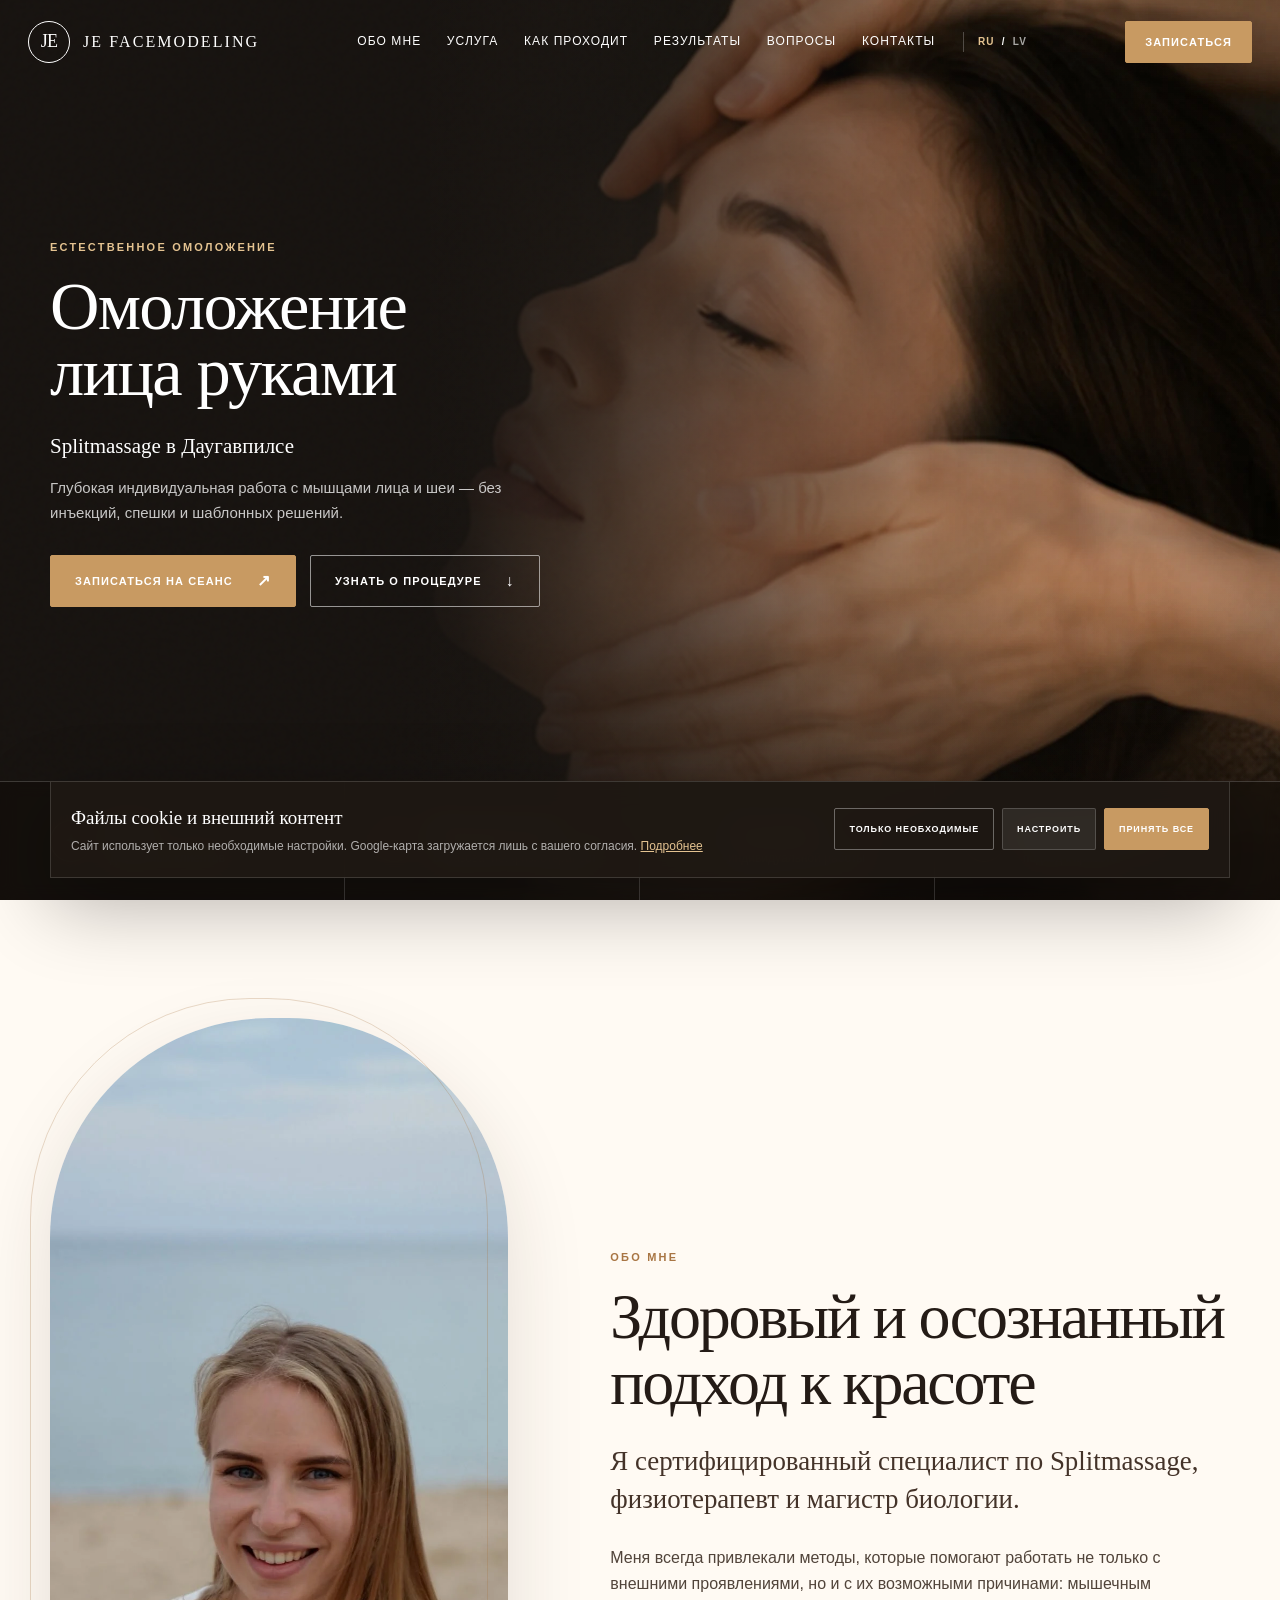
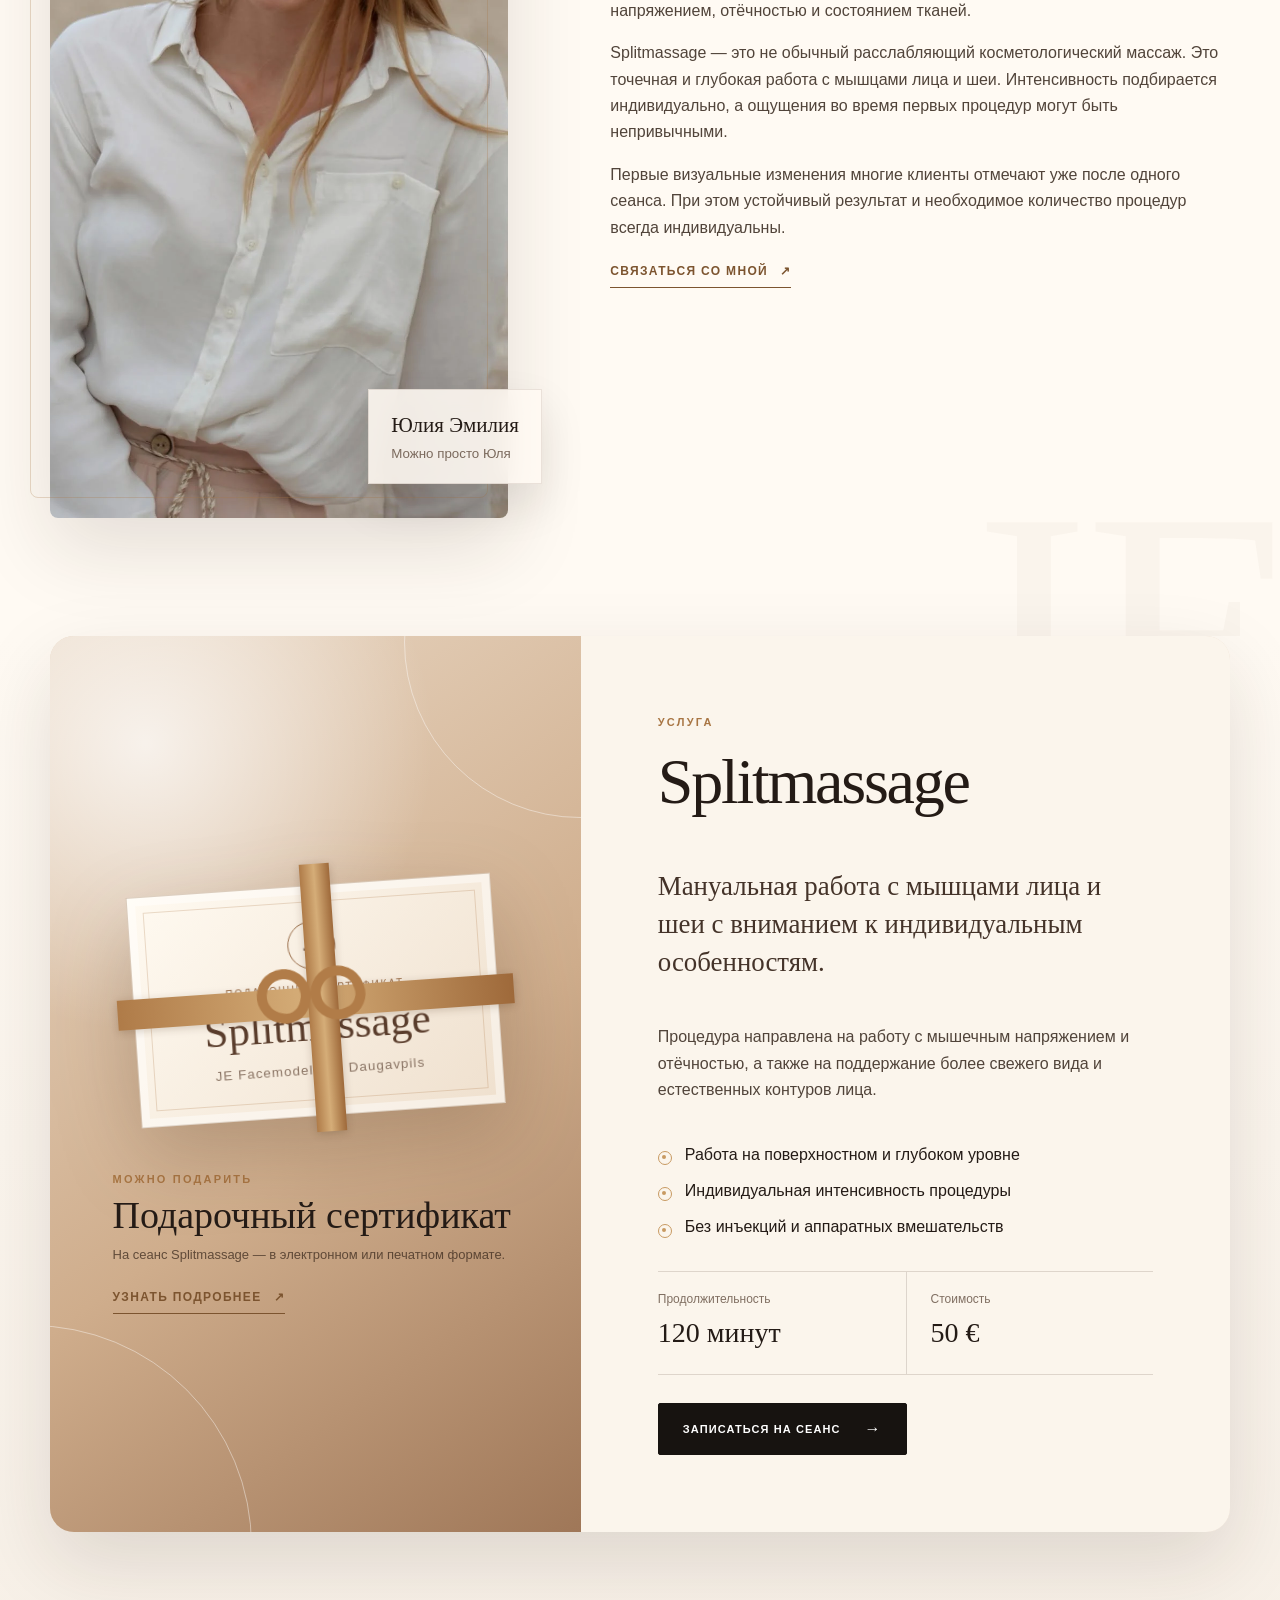
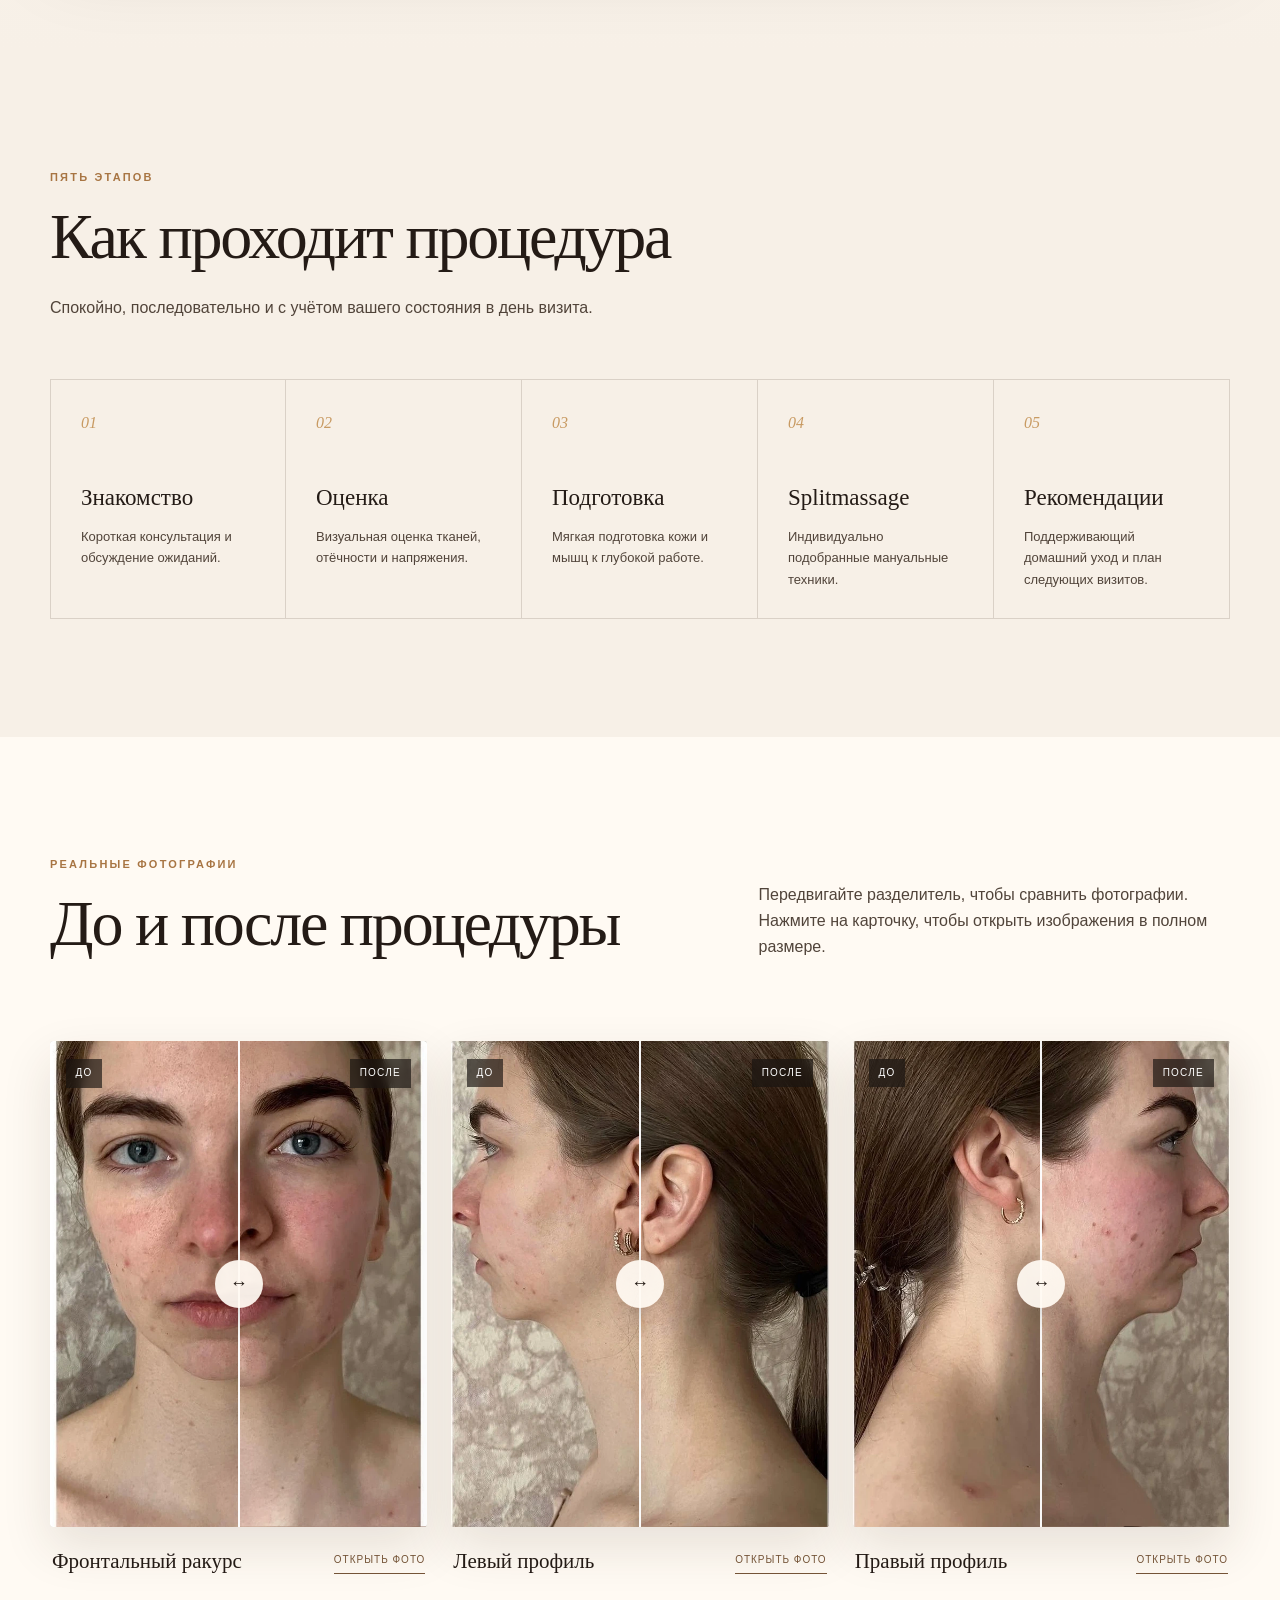
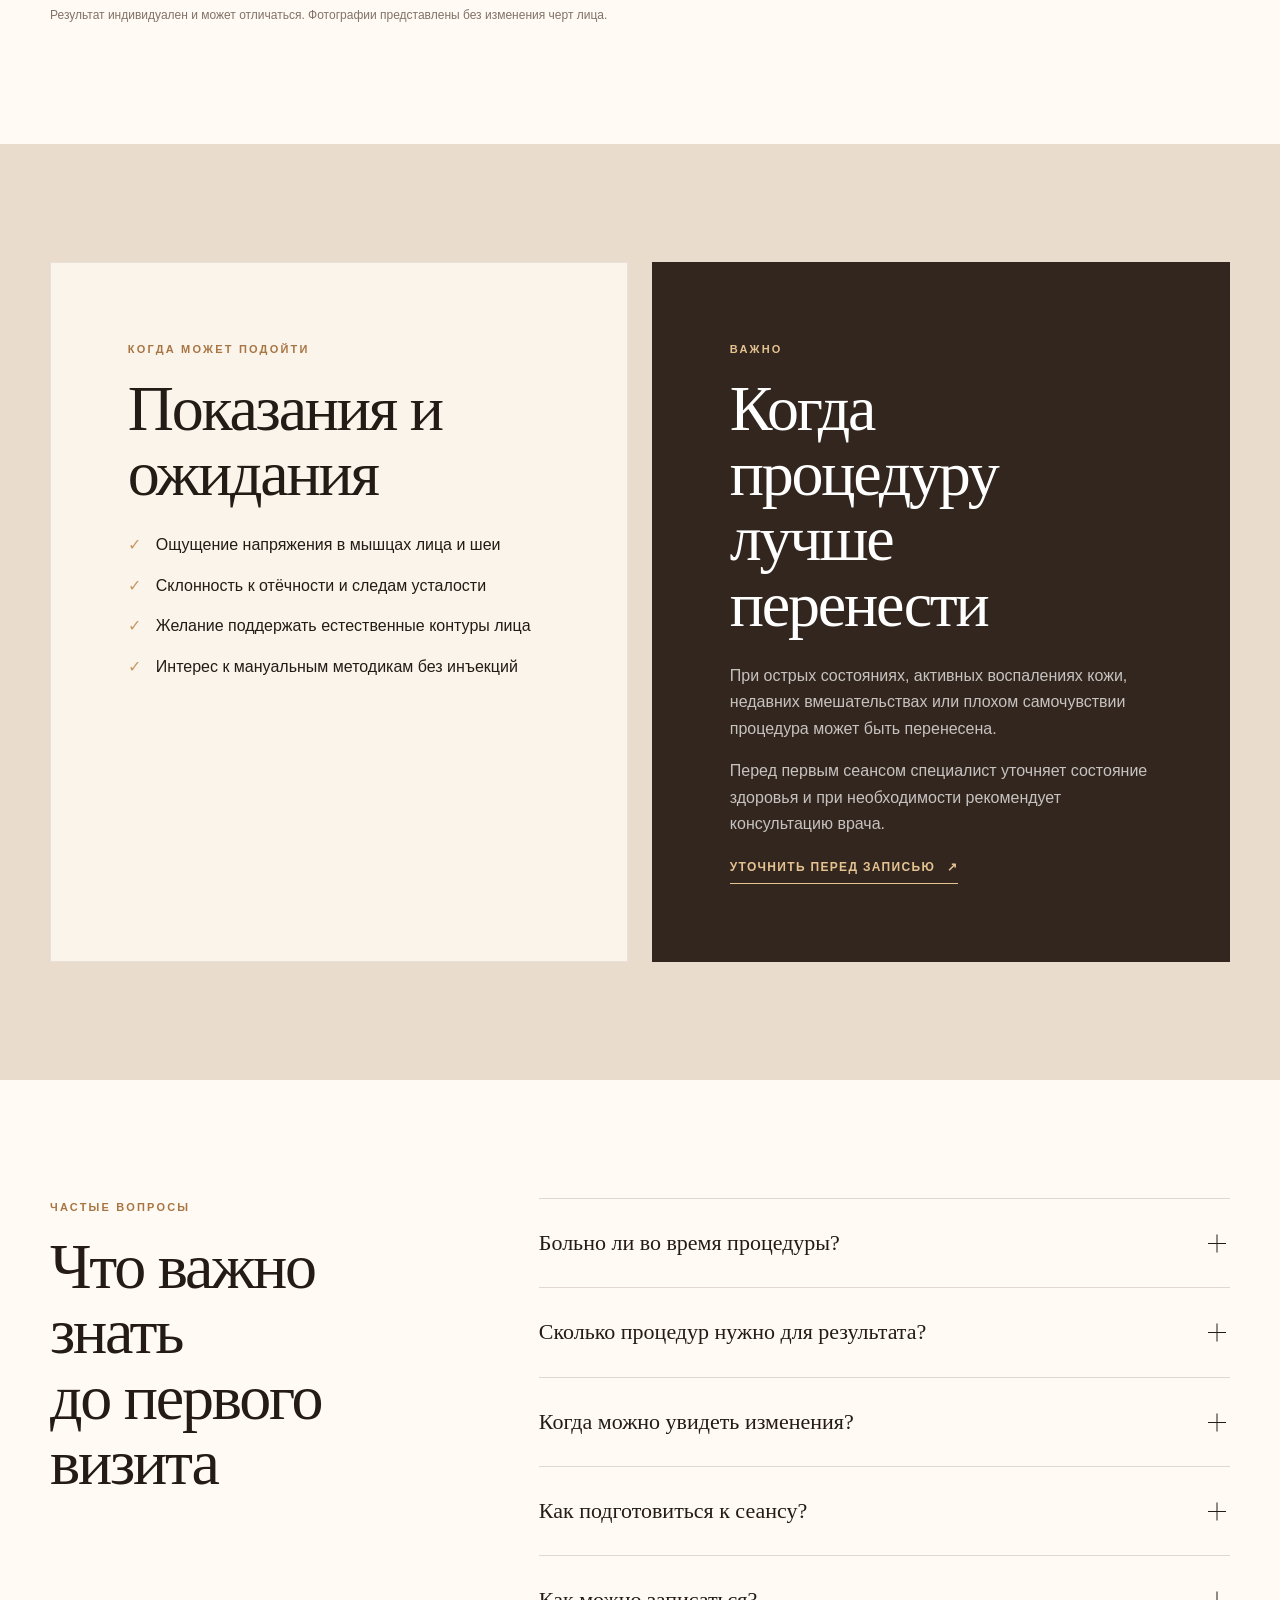
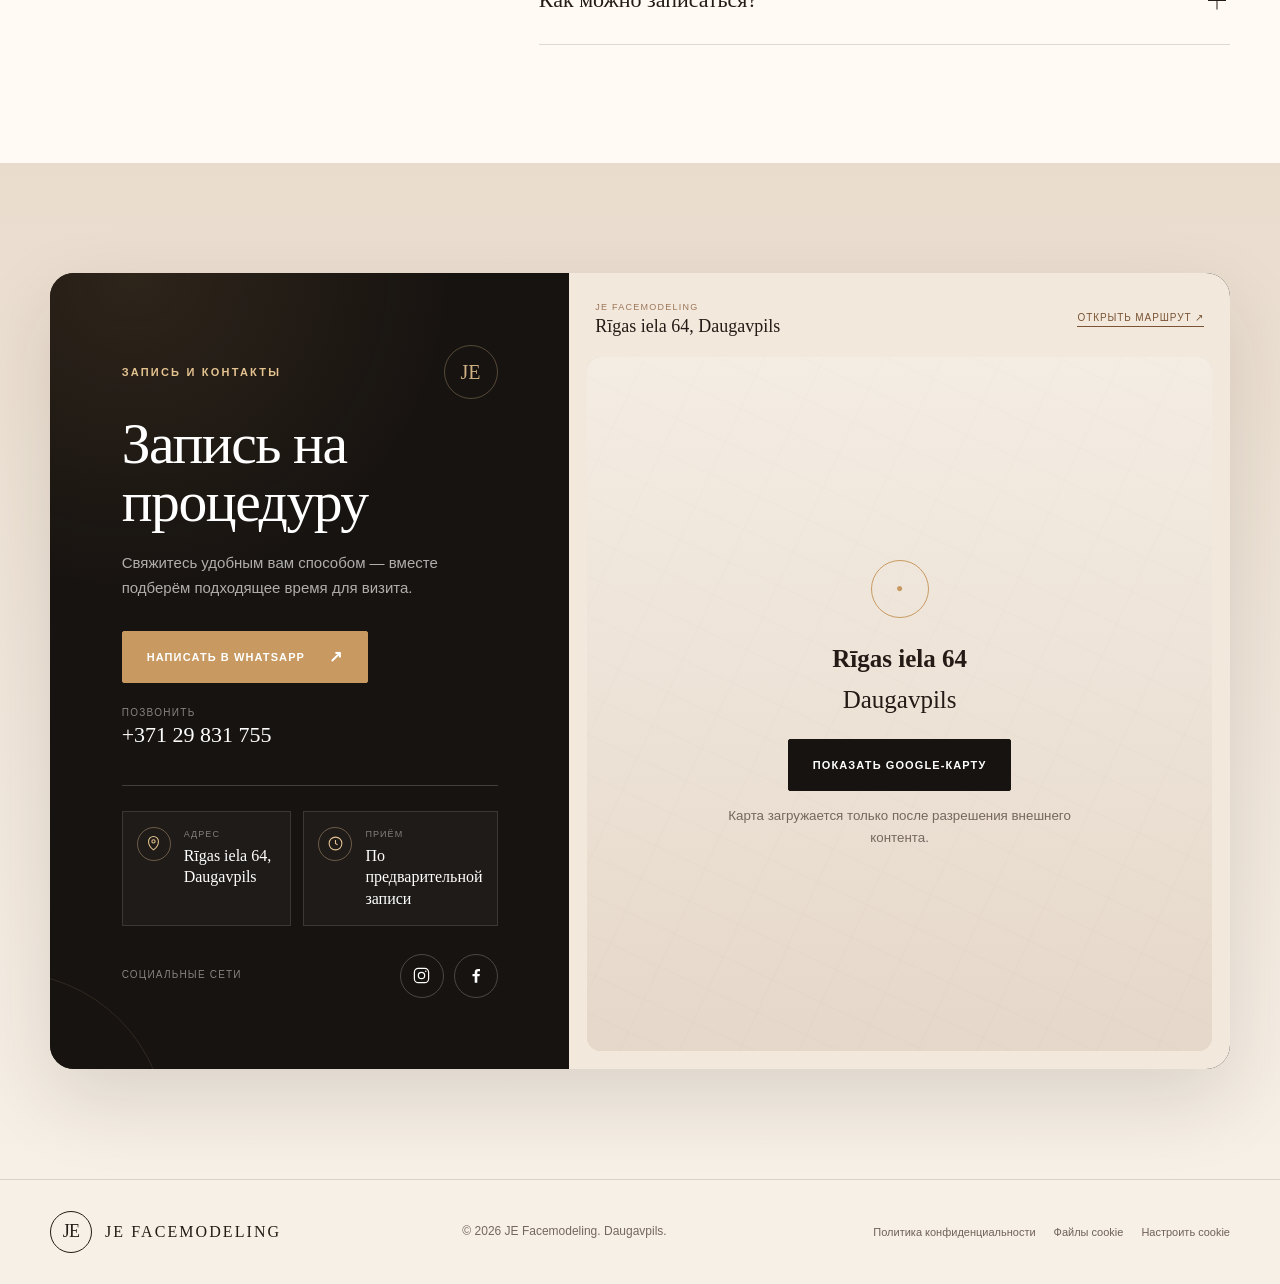
==== commit ff677be3: "Add files via upload" ====
--- a/index.html
+++ b/index.html
@@ -8,9 +8,11 @@
   <meta property="og:title" content="JE Facemodeling — Splitmassage в Даугавпилсе">
   <meta property="og:description" content="Естественный подход к красоте: глубокая индивидуальная работа с мышцами лица и шеи.">
   <meta property="og:type" content="website">
-  <meta property="og:image" content="assets/julia-emilia.webp">
+  <meta property="og:image" content="assets/hero-massage.webp">
   <title>JE Facemodeling — Splitmassage в Даугавпилсе</title>
   <link rel="icon" href="assets/ui/favicon.svg" type="image/svg+xml">
+  <link rel="alternate" hreflang="ru" href="index.html">
+  <link rel="alternate" hreflang="lv" href="lv.html">
   <link rel="stylesheet" href="styles.css">
   <script defer src="content.js"></script>
   <script defer src="app.js"></script>
@@ -21,360 +23,70 @@
 
   <header class="site-header" data-header>
     <a class="brand" href="#top" aria-label="JE Facemodeling — на главную">
-      <span class="brand-mark">JE</span>
-      <span class="brand-name">JE Facemodeling</span>
+      <span class="brand-mark">JE</span><span class="brand-name">JE Facemodeling</span>
     </a>
-
     <button class="menu-toggle" type="button" aria-expanded="false" aria-controls="site-nav" data-menu-toggle>
-      <span class="sr-only">Открыть меню</span>
-      <span></span><span></span>
+      <span class="sr-only">Открыть меню</span><span></span><span></span>
     </button>
-
     <nav class="site-nav" id="site-nav" aria-label="Основная навигация" data-nav>
-      <a href="#about">Обо мне</a>
-      <a href="#service">Услуга</a>
-      <a href="#process">Как проходит</a>
-      <a href="#results">Результаты</a>
-      <a href="#faq">Вопросы</a>
-      <a href="#contacts">Контакты</a>
+      <a href="#about">Обо мне</a><a href="#service">Услуга</a><a href="#process">Как проходит</a><a href="#results">Результаты</a><a href="#faq">Вопросы</a><a href="#contacts">Контакты</a>
+      <span class="language-switch" aria-label="Language / Valoda"><span class="is-active">RU</span><span aria-hidden="true">/</span><a data-lang-link href="lv.html">LV</a></span>
     </nav>
-
     <a class="button button-small button-gold header-cta" data-booking-link href="#contacts">Записаться</a>
   </header>
 
   <main id="main">
     <section class="hero" id="top" aria-labelledby="hero-title">
-      <div class="hero-media" aria-hidden="true"></div>
-      <div class="hero-shade" aria-hidden="true"></div>
-      <div class="hero-grain" aria-hidden="true"></div>
-
+      <div class="hero-media" aria-hidden="true"></div><div class="hero-shade" aria-hidden="true"></div><div class="hero-grain" aria-hidden="true"></div>
       <div class="container hero-inner">
         <div class="hero-copy reveal">
-          <p class="eyebrow">Естественное омоложение</p>
-          <h1 id="hero-title">Омоложение<br>лица руками</h1>
-          <p class="hero-subtitle">Splitmassage в Даугавпилсе</p>
-          <p class="hero-description">Глубокая индивидуальная работа с мышцами лица и шеи — без инъекций, спешки и шаблонных решений.</p>
-          <div class="hero-actions">
-            <a class="button button-gold" data-booking-link href="#contacts"><span>Записаться на сеанс</span><i aria-hidden="true">↗</i></a>
-            <a class="button button-ghost" href="#service"><span>Узнать о процедуре</span><i aria-hidden="true">↓</i></a>
-          </div>
+          <p class="eyebrow">Естественное омоложение</p><h1 id="hero-title">Омоложение<br>лица руками</h1><p class="hero-subtitle">Splitmassage в Даугавпилсе</p><p class="hero-description">Глубокая индивидуальная работа с мышцами лица и шеи — без инъекций, спешки и шаблонных решений.</p>
+          <div class="hero-actions"><a class="button button-gold" data-booking-link href="#contacts"><span>Записаться на сеанс</span><i aria-hidden="true">↗</i></a><a class="button button-ghost" href="#service"><span>Узнать о процедуре</span><i aria-hidden="true">↓</i></a></div>
         </div>
-
-        <div class="hero-signature reveal reveal-delay" aria-label="Юлия Эмилия, специалист по Splitmassage">
-          <span>Юлия Эмилия</span>
-          <small>физиотерапевт · специалист Splitmassage</small>
-        </div>
+        <div class="hero-signature reveal reveal-delay" aria-label="Юлия Эмилия, специалист по Splitmassage"><span>Юлия Эмилия</span><small>физиотерапевт · специалист Splitmassage</small></div>
       </div>
-
-      <div class="hero-stats">
-        <div class="container stats-grid">
-          <article class="stat reveal">
-            <span class="stat-icon" aria-hidden="true">✦</span>
-            <div><strong>500+</strong><span>довольных клиентов</span></div>
-          </article>
-          <article class="stat reveal reveal-delay-1">
-            <span class="stat-icon" aria-hidden="true">◇</span>
-            <div><strong>Медицинское</strong><span>образование, физиотерапевт</span></div>
-          </article>
-          <article class="stat reveal reveal-delay-2">
-            <span class="stat-icon" aria-hidden="true">◷</span>
-            <div><strong>120 минут</strong><span>индивидуальной работы</span></div>
-          </article>
-          <article class="stat reveal reveal-delay-3">
-            <span class="stat-icon" aria-hidden="true">⌁</span>
-            <div><strong>Естественный</strong><span>подход к красоте</span></div>
-          </article>
-        </div>
-      </div>
+      <div class="hero-stats"><div class="container stats-grid">
+        <article class="stat reveal"><span class="stat-icon" aria-hidden="true">✦</span><div><strong>500+</strong><span>довольных клиентов</span></div></article>
+        <article class="stat reveal reveal-delay-1"><span class="stat-icon" aria-hidden="true">◇</span><div><strong>Медицинское</strong><span>образование, физиотерапевт</span></div></article>
+        <article class="stat reveal reveal-delay-2"><span class="stat-icon" aria-hidden="true">◷</span><div><strong>120 минут</strong><span>индивидуальной работы</span></div></article>
+        <article class="stat reveal reveal-delay-3"><span class="stat-icon" aria-hidden="true">⌁</span><div><strong>Естественный</strong><span>подход к красоте</span></div></article>
+      </div></div>
     </section>
 
-    <section class="section about-section" id="about">
-      <div class="container about-grid">
-        <figure class="portrait-card reveal">
-          <img src="assets/julia-emilia.webp" alt="Юлия Эмилия — специалист JE Facemodeling" width="900" height="1100">
-          <figcaption>
-            <span>Юлия Эмилия</span>
-            <small>Можно просто Юля</small>
-          </figcaption>
-        </figure>
+    <section class="section about-section" id="about"><div class="container about-grid">
+      <figure class="portrait-card reveal"><img src="assets/julia-emilia.webp" alt="Юлия Эмилия — специалист JE Facemodeling" width="900" height="1100"><figcaption><span>Юлия Эмилия</span><small>Можно просто Юля</small></figcaption></figure>
+      <div class="about-copy reveal reveal-delay"><p class="eyebrow eyebrow-dark">Обо мне</p><h2>Здоровый и осознанный<br>подход к красоте</h2><p class="lead">Я сертифицированный специалист по Splitmassage, физиотерапевт и магистр биологии.</p><p>Меня всегда привлекали методы, которые помогают работать не только с внешними проявлениями, но и с их возможными причинами: мышечным напряжением, отёчностью и состоянием тканей.</p><p>Splitmassage — это не обычный расслабляющий косметологический массаж. Это точечная и глубокая работа с мышцами лица и шеи. Интенсивность подбирается индивидуально, а ощущения во время первых процедур могут быть непривычными.</p><p>Первые визуальные изменения многие клиенты отмечают уже после одного сеанса. При этом устойчивый результат и необходимое количество процедур всегда индивидуальны.</p><a class="text-link" data-booking-link href="#contacts">Связаться со мной <span aria-hidden="true">↗</span></a></div>
+    </div></section>
 
-        <div class="about-copy reveal reveal-delay">
-          <p class="eyebrow eyebrow-dark">Обо мне</p>
-          <h2>Здоровый и осознанный<br>подход к красоте</h2>
-          <p class="lead">Я сертифицированный специалист по Splitmassage, физиотерапевт и магистр биологии.</p>
-          <p>Меня всегда привлекали методы, которые помогают работать не только с внешними проявлениями, но и с их возможными причинами: мышечным напряжением, отёчностью и состоянием тканей.</p>
-          <p>Splitmassage — это не обычный расслабляющий косметологический массаж. Это точечная и глубокая работа с мышцами лица и шеи. Интенсивность подбирается индивидуально, а ощущения во время первых процедур могут быть непривычными.</p>
-          <p>Первые визуальные изменения многие клиенты отмечают уже после одного сеанса. При этом устойчивый результат и необходимое количество процедур всегда индивидуальны.</p>
-          <div class="credentials" aria-label="Образование и квалификация">
-            <span>Физиотерапевт</span>
-            <span>Магистр биологии</span>
-            <span>Сертифицированный специалист</span>
-          </div>
-          <a class="text-link" data-booking-link href="#contacts">Связаться со мной <span aria-hidden="true">↗</span></a>
-        </div>
-      </div>
-    </section>
+    <section class="section service-section" id="service"><div class="container service-card reveal">
+      <div class="service-visual gift-visual"><div class="gift-stage"><div class="gift-envelope" aria-hidden="true"><div class="gift-card-art"><span class="gift-card-mark">JE</span><span class="gift-card-kicker">Подарочный сертификат</span><strong>Splitmassage</strong><small>JE Facemodeling · Daugavpils</small></div><span class="gift-ribbon gift-ribbon-horizontal"></span><span class="gift-ribbon gift-ribbon-vertical"></span><span class="gift-bow"></span></div><div class="gift-message"><p class="eyebrow eyebrow-dark">Можно подарить</p><h3>Подарочный сертификат</h3><p>На сеанс Splitmassage — в электронном или печатном формате.</p><a class="text-link" data-certificate-link href="#contacts">Узнать подробнее <span aria-hidden="true">↗</span></a></div></div></div>
+      <div class="service-content"><p class="eyebrow eyebrow-dark">Услуга</p><h2>Splitmassage</h2><p class="lead">Мануальная работа с мышцами лица и шеи с вниманием к индивидуальным особенностям.</p><p>Процедура направлена на работу с мышечным напряжением и отёчностью, а также на поддержание более свежего вида и естественных контуров лица.</p><ul class="service-benefits"><li>Работа на поверхностном и глубоком уровне</li><li>Индивидуальная интенсивность процедуры</li><li>Без инъекций и аппаратных вмешательств</li></ul><div class="service-meta"><div><span>Продолжительность</span><strong>120 минут</strong></div><div><span>Стоимость</span><strong>50 €</strong></div></div><a class="button button-dark" data-booking-link href="#contacts"><span>Записаться на сеанс</span><i aria-hidden="true">→</i></a></div>
+    </div></section>
 
-    <section class="section service-section" id="service">
-      <div class="container service-card reveal">
-        <div class="service-visual gift-visual">
-          <div class="gift-stage">
-            <div class="gift-envelope" aria-hidden="true">
-              <div class="gift-card-art">
-                <span class="gift-card-mark">JE</span>
-                <span class="gift-card-kicker">Подарочный сертификат</span>
-                <strong>Splitmassage</strong>
-                <small>JE Facemodeling · Daugavpils</small>
-              </div>
-              <span class="gift-ribbon gift-ribbon-horizontal"></span>
-              <span class="gift-ribbon gift-ribbon-vertical"></span>
-              <span class="gift-bow"></span>
-            </div>
-            <div class="gift-message">
-              <p class="eyebrow eyebrow-dark">Можно подарить</p>
-              <h3>Подарочный сертификат</h3>
-              <p>На сеанс Splitmassage — в электронном или печатном формате.</p>
-              <a class="text-link" data-certificate-link href="#contacts">Узнать подробнее <span aria-hidden="true">↗</span></a>
-            </div>
-          </div>
-        </div>
+    <section class="section process-section" id="process"><div class="container"><div class="section-heading reveal"><p class="eyebrow eyebrow-dark">Пять этапов</p><h2>Как проходит процедура</h2><p>Спокойно, последовательно и с учётом вашего состояния в день визита.</p></div><ol class="process-list">
+      <li class="reveal"><span>01</span><h3>Знакомство</h3><p>Короткая консультация и обсуждение ожиданий.</p></li><li class="reveal reveal-delay-1"><span>02</span><h3>Оценка</h3><p>Визуальная оценка тканей, отёчности и напряжения.</p></li><li class="reveal reveal-delay-2"><span>03</span><h3>Подготовка</h3><p>Мягкая подготовка кожи и мышц к глубокой работе.</p></li><li class="reveal reveal-delay-3"><span>04</span><h3>Splitmassage</h3><p>Индивидуально подобранные мануальные техники.</p></li><li class="reveal reveal-delay-4"><span>05</span><h3>Рекомендации</h3><p>Поддерживающий домашний уход и план следующих визитов.</p></li>
+    </ol></div></section>
 
-        <div class="service-content">
-          <p class="eyebrow eyebrow-dark">Услуга</p>
-          <h2>Splitmassage</h2>
-          <p class="lead">Мануальная работа с мышцами лица и шеи с вниманием к индивидуальным особенностям.</p>
-          <p>Процедура направлена на работу с мышечным напряжением и отёчностью, а также на поддержание более свежего вида и естественных контуров лица.</p>
-          <ul class="service-benefits">
-            <li>Работа на поверхностном и глубоком уровне</li>
-            <li>Индивидуальная интенсивность процедуры</li>
-            <li>Без инъекций и аппаратных вмешательств</li>
-          </ul>
-          <div class="service-meta">
-            <div><span>Продолжительность</span><strong>120 минут</strong></div>
-            <div><span>Стоимость</span><strong>50 €</strong></div>
-          </div>
-          <a class="button button-dark" data-booking-link href="#contacts"><span>Записаться на сеанс</span><i aria-hidden="true">→</i></a>
-        </div>
-      </div>
-    </section>
+    <section class="section results-section" id="results"><div class="container"><div class="section-heading section-heading-split reveal"><div><p class="eyebrow eyebrow-dark">Реальные фотографии</p><h2>До и после процедуры</h2></div><p>Передвигайте разделитель, чтобы сравнить фотографии. Нажмите на карточку, чтобы открыть изображения в полном размере.</p></div><div class="results-grid" id="results-grid" aria-live="polite"></div><p class="result-note reveal">Результат индивидуален и может отличаться. Фотографии представлены без изменения черт лица.</p></div></section>
 
-    <section class="section process-section" id="process">
-      <div class="container">
-        <div class="section-heading reveal">
-          <p class="eyebrow eyebrow-dark">Пять этапов</p>
-          <h2>Как проходит процедура</h2>
-          <p>Спокойно, последовательно и с учётом вашего состояния в день визита.</p>
-        </div>
-        <ol class="process-list">
-          <li class="reveal"><span>01</span><h3>Знакомство</h3><p>Короткая консультация и обсуждение ожиданий.</p></li>
-          <li class="reveal reveal-delay-1"><span>02</span><h3>Оценка</h3><p>Визуальная оценка тканей, отёчности и напряжения.</p></li>
-          <li class="reveal reveal-delay-2"><span>03</span><h3>Подготовка</h3><p>Мягкая подготовка кожи и мышц к глубокой работе.</p></li>
-          <li class="reveal reveal-delay-3"><span>04</span><h3>Splitmassage</h3><p>Индивидуально подобранные мануальные техники.</p></li>
-          <li class="reveal reveal-delay-4"><span>05</span><h3>Рекомендации</h3><p>Поддерживающий домашний уход и план следующих визитов.</p></li>
-        </ol>
-      </div>
-    </section>
+    <section class="section suitability-section" id="suitability"><div class="container suitability-grid"><article class="info-panel reveal"><p class="eyebrow eyebrow-dark">Когда может подойти</p><h2>Показания и ожидания</h2><ul class="check-list"><li>Ощущение напряжения в мышцах лица и шеи</li><li>Склонность к отёчности и следам усталости</li><li>Желание поддержать естественные контуры лица</li><li>Интерес к мануальным методикам без инъекций</li></ul></article><article class="info-panel info-panel-dark reveal reveal-delay"><p class="eyebrow">Важно</p><h2>Когда процедуру лучше перенести</h2><p>При острых состояниях, активных воспалениях кожи, недавних вмешательствах или плохом самочувствии процедура может быть перенесена.</p><p>Перед первым сеансом специалист уточняет состояние здоровья и при необходимости рекомендует консультацию врача.</p><a class="text-link text-link-light" data-booking-link href="#contacts">Уточнить перед записью <span aria-hidden="true">↗</span></a></article></div></section>
 
-    <section class="section results-section" id="results">
-      <div class="container">
-        <div class="section-heading section-heading-split reveal">
-          <div>
-            <p class="eyebrow eyebrow-dark">Реальные фотографии</p>
-            <h2>До и после процедуры</h2>
-          </div>
-          <p>Передвигайте разделитель, чтобы сравнить фотографии. Нажмите на карточку, чтобы открыть изображения в полном размере.</p>
-        </div>
+    <section class="section faq-section" id="faq"><div class="container faq-grid"><div class="section-heading reveal"><p class="eyebrow eyebrow-dark">Частые вопросы</p><h2>Что важно знать<br>до первого визита</h2></div><div class="faq-list reveal reveal-delay">
+      <details><summary>Больно ли во время процедуры?<span aria-hidden="true"></span></summary><p>Splitmassage предполагает глубокую точечную работу. В зонах выраженного напряжения возможны чувствительные ощущения. Интенсивность всегда корректируется по обратной связи клиента.</p></details><details><summary>Сколько процедур нужно для результата?<span aria-hidden="true"></span></summary><p>Количество процедур зависит от возраста, состояния тканей и поставленной задачи. После первого сеанса Юлия сможет предложить индивидуальный план.</p></details><details><summary>Когда можно увидеть изменения?<span aria-hidden="true"></span></summary><p>Некоторые клиенты замечают визуальные изменения после первого визита. Выраженность и продолжительность результата индивидуальны.</p></details><details><summary>Как подготовиться к сеансу?<span aria-hidden="true"></span></summary><p>Приходите без плотного макияжа, заранее сообщите о недавних косметологических или медицинских вмешательствах и текущем самочувствии.</p></details><details><summary>Как можно записаться?<span aria-hidden="true"></span></summary><p>Любым удобным вам способом — написать в WhatsApp или Instagram либо позвонить по указанному номеру.</p></details>
+    </div></div></section>
 
-        <div class="results-grid" id="results-grid" aria-live="polite"></div>
-        <p class="result-note reveal">Результат индивидуален и может отличаться. Фотографии представлены без изменения черт лица.</p>
-      </div>
-    </section>
-
-    <section class="section suitability-section" id="suitability">
-      <div class="container suitability-grid">
-        <article class="info-panel reveal">
-          <p class="eyebrow eyebrow-dark">Когда может подойти</p>
-          <h2>Показания и ожидания</h2>
-          <ul class="check-list">
-            <li>Ощущение напряжения в мышцах лица и шеи</li>
-            <li>Склонность к отёчности и следам усталости</li>
-            <li>Желание поддержать естественные контуры лица</li>
-            <li>Интерес к мануальным методикам без инъекций</li>
-          </ul>
-        </article>
-        <article class="info-panel info-panel-dark reveal reveal-delay">
-          <p class="eyebrow">Важно</p>
-          <h2>Когда процедуру лучше перенести</h2>
-          <p>При острых состояниях, активных воспалениях кожи, недавних вмешательствах или плохом самочувствии процедура может быть перенесена.</p>
-          <p>Перед первым сеансом специалист уточняет состояние здоровья и при необходимости рекомендует консультацию врача.</p>
-          <a class="text-link text-link-light" data-booking-link href="#contacts">Уточнить перед записью <span aria-hidden="true">↗</span></a>
-        </article>
-      </div>
-    </section>
-
-    <section class="section faq-section" id="faq">
-      <div class="container faq-grid">
-        <div class="section-heading reveal">
-          <p class="eyebrow eyebrow-dark">Частые вопросы</p>
-          <h2>Что важно знать<br>до первого визита</h2>
-        </div>
-        <div class="faq-list reveal reveal-delay">
-          <details>
-            <summary>Больно ли во время процедуры?<span aria-hidden="true"></span></summary>
-            <p>Splitmassage предполагает глубокую точечную работу. В зонах выраженного напряжения возможны чувствительные ощущения. Интенсивность всегда корректируется по обратной связи клиента.</p>
-          </details>
-          <details>
-            <summary>Сколько процедур нужно для результата?<span aria-hidden="true"></span></summary>
-            <p>Количество процедур зависит от возраста, состояния тканей и поставленной задачи. После первого сеанса Юлия сможет предложить индивидуальный план.</p>
-          </details>
-          <details>
-            <summary>Когда можно увидеть изменения?<span aria-hidden="true"></span></summary>
-            <p>Некоторые клиенты замечают визуальные изменения после первого визита. Выраженность и продолжительность результата индивидуальны.</p>
-          </details>
-          <details>
-            <summary>Как подготовиться к сеансу?<span aria-hidden="true"></span></summary>
-            <p>Приходите без плотного макияжа, заранее сообщите о недавних косметологических или медицинских вмешательствах и текущем самочувствии.</p>
-          </details>
-          <details>
-            <summary>Можно ли записаться через WhatsApp?<span aria-hidden="true"></span></summary>
-            <p>Да. Напишите удобные дни и время — Юлия предложит ближайшие свободные варианты.</p>
-          </details>
-        </div>
-      </div>
-    </section>
-
-    <section class="contacts-section" id="contacts">
-      <div class="container">
-        <div class="contacts-card reveal">
-          <div class="contacts-copy">
-            <p class="eyebrow">Контакты</p>
-            <h2>Запишитесь<br>на процедуру</h2>
-            <p class="contacts-intro">Напишите или позвоните — обсудим ваши пожелания и подберём удобное время.</p>
-
-            <div class="contact-actions">
-              <a class="button button-gold" data-whatsapp href="https://wa.me/37129831755"><span>Написать в WhatsApp</span><i aria-hidden="true">↗</i></a>
-              <a class="contact-phone" href="tel:+37129831755"><span>Позвонить</span><strong>+371 29 831 755</strong></a>
-            </div>
-
-            <div class="contact-details">
-              <div class="contact-detail">
-                <span class="contact-detail-icon" aria-hidden="true">
-                  <svg viewBox="0 0 24 24"><path d="M12 21s7-5.2 7-12a7 7 0 1 0-14 0c0 6.8 7 12 7 12Z"/><circle cx="12" cy="9" r="2.3"/></svg>
-                </span>
-                <div><small>Адрес</small><strong>Rīgas iela 64,<br>Daugavpils</strong></div>
-              </div>
-              <div class="contact-detail">
-                <span class="contact-detail-icon" aria-hidden="true">
-                  <svg viewBox="0 0 24 24"><circle cx="12" cy="12" r="9"/><path d="M12 7v5l3 2"/></svg>
-                </span>
-                <div><small>Приём</small><strong>По предварительной записи</strong></div>
-              </div>
-            </div>
-
-            <div class="social-block">
-              <span>Социальные сети</span>
-              <div class="social-links">
-                <a class="social-link" data-instagram href="https://www.instagram.com/facemodeling_julija_emilija/" aria-label="Instagram Юлии">
-                  <svg viewBox="0 0 24 24" aria-hidden="true"><rect x="3" y="3" width="18" height="18" rx="5"/><circle cx="12" cy="12" r="4"/><circle cx="17.4" cy="6.7" r="1" class="social-dot"/></svg>
-                </a>
-                <a class="social-link" data-facebook href="https://www.facebook.com/bernuveikalscloverclothes" aria-label="Facebook Юлии">
-                  <svg viewBox="0 0 24 24" aria-hidden="true"><path d="M14.3 21v-8h2.8l.4-3h-3.2V8.1c0-.9.3-1.6 1.7-1.6h1.7V3.8c-.3 0-1.3-.1-2.5-.1-2.5 0-4.2 1.5-4.2 4.3v2H8.2v3H11v8h3.3Z"/></svg>
-                </a>
-              </div>
-            </div>
-          </div>
-
-          <div class="map-card">
-            <div class="map-card-head">
-              <div><span>JE Facemodeling</span><strong>Rīgas iela 64, Daugavpils</strong></div>
-              <a href="https://www.google.com/maps/search/?api=1&query=R%C4%ABgas%20iela%2064%2C%20Daugavpils" target="_blank" rel="noopener noreferrer">Открыть маршрут ↗</a>
-            </div>
-            <div class="map-shell" data-map-shell>
-              <div class="map-placeholder" data-map-placeholder>
-                <div class="map-pin" aria-hidden="true">●</div>
-                <p><strong>Rīgas iela 64</strong><br>Daugavpils</p>
-                <button class="button button-dark" type="button" data-load-map>Показать Google-карту</button>
-                <small>Карта загружается только после разрешения внешнего контента.</small>
-              </div>
-            </div>
-          </div>
-        </div>
-      </div>
-    </section>
+    <section class="contacts-section" id="contacts"><div class="container"><div class="contacts-card reveal"><div class="contacts-copy">
+      <div class="contact-heading-row"><p class="eyebrow">Запись и контакты</p><span class="contact-monogram" aria-hidden="true">JE</span></div><h2>Запись на процедуру</h2><p class="contacts-intro">Свяжитесь удобным вам способом — вместе подберём подходящее время для визита.</p>
+      <div class="contact-actions"><a class="button button-gold" data-whatsapp href="https://wa.me/37129831755"><span>Написать в WhatsApp</span><i aria-hidden="true">↗</i></a><a class="contact-phone" href="tel:+37129831755"><span>Позвонить</span><strong>+371 29 831 755</strong></a></div>
+      <div class="contact-details"><div class="contact-detail"><span class="contact-detail-icon" aria-hidden="true"><svg viewBox="0 0 24 24"><path d="M12 21s7-5.2 7-12a7 7 0 1 0-14 0c0 6.8 7 12 7 12Z"/><circle cx="12" cy="9" r="2.3"/></svg></span><div><small>Адрес</small><strong>Rīgas iela 64,<br>Daugavpils</strong></div></div><div class="contact-detail"><span class="contact-detail-icon" aria-hidden="true"><svg viewBox="0 0 24 24"><circle cx="12" cy="12" r="9"/><path d="M12 7v5l3 2"/></svg></span><div><small>Приём</small><strong>По предварительной записи</strong></div></div></div>
+      <div class="social-block"><span>Социальные сети</span><div class="social-links"><a class="social-link" data-instagram href="https://www.instagram.com/facemodeling_julija_emilija/" aria-label="Instagram"><svg viewBox="0 0 24 24" aria-hidden="true"><rect x="3" y="3" width="18" height="18" rx="5"/><circle cx="12" cy="12" r="4"/><circle cx="17.4" cy="6.7" r="1" class="social-dot"/></svg></a><a class="social-link" data-facebook href="https://www.facebook.com/bernuveikalscloverclothes" aria-label="Facebook"><svg viewBox="0 0 24 24" aria-hidden="true"><path d="M14.3 21v-8h2.8l.4-3h-3.2V8.1c0-.9.3-1.6 1.7-1.6h1.7V3.8c-.3 0-1.3-.1-2.5-.1-2.5 0-4.2 1.5-4.2 4.3v2H8.2v3H11v8h3.3Z"/></svg></a></div></div>
+    </div><div class="map-card"><div class="map-card-head"><div><span>JE Facemodeling</span><strong>Rīgas iela 64, Daugavpils</strong></div><a href="https://www.google.com/maps/search/?api=1&query=R%C4%ABgas%20iela%2064%2C%20Daugavpils" target="_blank" rel="noopener noreferrer">Открыть маршрут ↗</a></div><div class="map-shell" data-map-shell data-map-title="Google-карта: Rīgas iela 64, Daugavpils"><div class="map-placeholder" data-map-placeholder><div class="map-pin" aria-hidden="true">●</div><p><strong>Rīgas iela 64</strong><br>Daugavpils</p><button class="button button-dark" type="button" data-load-map>Показать Google-карту</button><small>Карта загружается только после разрешения внешнего контента.</small></div></div></div></div></div></section>
   </main>
 
-  <footer class="site-footer">
-    <div class="container footer-grid">
-      <a class="brand brand-dark" href="#top">
-        <span class="brand-mark">JE</span>
-        <span class="brand-name">JE Facemodeling</span>
-      </a>
-      <p>© <span data-year></span> JE Facemodeling. Daugavpils.</p>
-      <nav aria-label="Юридическая информация">
-        <a href="privacy.html">Политика конфиденциальности</a>
-        <a href="cookies.html">Файлы cookie</a>
-        <button type="button" class="footer-button" data-cookie-settings>Настроить cookie</button>
-      </nav>
-    </div>
-  </footer>
+  <footer class="site-footer"><div class="container footer-grid"><a class="brand brand-dark" href="#top"><span class="brand-mark">JE</span><span class="brand-name">JE Facemodeling</span></a><p>© <span data-year></span> JE Facemodeling. Daugavpils.</p><nav aria-label="Юридическая информация"><a href="privacy.html">Политика конфиденциальности</a><a href="cookies.html">Файлы cookie</a><button type="button" class="footer-button" data-cookie-settings>Настроить cookie</button></nav></div></footer>
 
-  <div class="mobile-booking" aria-label="Быстрая запись">
-    <a data-booking-link href="#contacts">Записаться <span aria-hidden="true">↗</span></a>
-  </div>
-
-  <div class="cookie-banner" data-cookie-banner hidden>
-    <div>
-      <strong>Файлы cookie и внешний контент</strong>
-      <p>Сайт использует только необходимые настройки. Google-карта загружается лишь с вашего согласия. <a href="cookies.html">Подробнее</a></p>
-    </div>
-    <div class="cookie-actions">
-      <button type="button" class="button button-cookie-secondary" data-cookie-necessary>Только необходимые</button>
-      <button type="button" class="button button-cookie-settings" data-cookie-settings>Настроить</button>
-      <button type="button" class="button button-cookie-primary" data-cookie-accept>Принять все</button>
-    </div>
-  </div>
-
-  <dialog class="consent-dialog" data-consent-dialog aria-labelledby="consent-title">
-    <form method="dialog">
-      <div class="dialog-head">
-        <div>
-          <p class="eyebrow eyebrow-dark">Настройки</p>
-          <h2 id="consent-title">Ваш выбор cookie</h2>
-        </div>
-        <button class="icon-button" value="cancel" aria-label="Закрыть">×</button>
-      </div>
-      <div class="consent-option">
-        <div><strong>Необходимые</strong><p>Нужны для сохранения выбора cookie и базовой работы сайта.</p></div>
-        <span class="always-on">Всегда включены</span>
-      </div>
-      <label class="consent-option">
-        <div><strong>Внешний контент</strong><p>Разрешает загрузить Google Maps. При загрузке действуют правила Google.</p></div>
-        <input type="checkbox" data-external-toggle>
-        <span class="switch" aria-hidden="true"></span>
-      </label>
-      <div class="dialog-actions">
-        <button class="button button-ghost-dark" value="cancel">Отмена</button>
-        <button class="button button-dark" value="default" data-save-consent>Сохранить выбор</button>
-      </div>
-    </form>
-  </dialog>
-
-  <dialog class="lightbox" data-lightbox aria-labelledby="lightbox-title">
-    <div class="lightbox-frame">
-      <button class="lightbox-close" type="button" data-lightbox-close aria-label="Закрыть">×</button>
-      <button class="lightbox-arrow lightbox-prev" type="button" data-lightbox-prev aria-label="Предыдущий результат">←</button>
-      <div class="lightbox-content">
-        <div class="lightbox-title-row">
-          <div><span>Результат</span><h2 id="lightbox-title" data-lightbox-title></h2></div>
-          <small>Фото можно увеличить стандартным жестом браузера</small>
-        </div>
-        <div class="lightbox-images">
-          <figure><img data-lightbox-before alt=""><figcaption>До</figcaption></figure>
-          <figure><img data-lightbox-after alt=""><figcaption>После</figcaption></figure>
-        </div>
-      </div>
-      <button class="lightbox-arrow lightbox-next" type="button" data-lightbox-next aria-label="Следующий результат">→</button>
-    </div>
-  </dialog>
-</body>
-</html>
+  <div class="mobile-booking" aria-label="Быстрая запись"><a data-booking-link href="#contacts">Записаться <span aria-hidden="true">↗</span></a></div>
+  <div class="cookie-banner" data-cookie-banner hidden><div><strong>Файлы cookie и внешний контент</strong><p>Сайт использует только необходимые настройки. Google-карта загружается лишь с вашего согласия. <a href="cookies.html">Подробнее</a></p></div><div class="cookie-actions"><button type="button" class="button button-cookie-secondary" data-cookie-necessary>Только необходимые</button><button type="button" class="button button-cookie-settings" data-cookie-settings>Настроить</button><button type="button" class="button button-cookie-primary" data-cookie-accept>Принять все</button></div></div>
+  <dialog class="consent-dialog" data-consent-dialog aria-labelledby="consent-title"><form method="dialog"><div class="dialog-head"><div><p class="eyebrow eyebrow-dark">Настроить</p><h2 id="consent-title">Ваш выбор cookie</h2></div><button class="icon-button" value="cancel" aria-label="Закрыть">×</button></div><div class="consent-option"><div><strong>Необходимые</strong><p>Нужны для сохранения выбора cookie и базовой работы сайта.</p></div><span class="always-on">Всегда включены</span></div><label class="consent-option"><div><strong>Внешний контент</strong><p>Разрешает загрузить Google Maps. При загрузке действуют правила Google.</p></div><input type="checkbox" data-external-toggle><span class="switch" aria-hidden="true"></span></label><div class="dialog-actions"><button class="button button-ghost-dark" value="cancel">Отмена</button><button class="button button-dark" value="default" data-save-consent>Сохранить выбор</button></div></form></dialog>
+  <dialog class="lightbox" data-lightbox aria-labelledby="lightbox-title"><div class="lightbox-frame"><button class="lightbox-close" type="button" data-lightbox-close aria-label="Закрыть">×</button><button class="lightbox-arrow lightbox-prev" type="button" data-lightbox-prev aria-label="Предыдущий результат">←</button><div class="lightbox-content"><div class="lightbox-title-row"><div><span>Результат</span><h2 id="lightbox-title" data-lightbox-title></h2></div><small>Фото можно увеличить стандартным жестом браузера</small></div><div class="lightbox-images"><figure><img data-lightbox-before alt=""><figcaption>До</figcaption></figure><figure><img data-lightbox-after alt=""><figcaption>После</figcaption></figure></div></div><button class="lightbox-arrow lightbox-next" type="button" data-lightbox-next aria-label="Следующий результат">→</button></div></dialog>
+</body></html>
--- a/styles.css
+++ b/styles.css
@@ -166,8 +166,6 @@
 .about-copy h2, .section-heading h2, .service-content h2, .info-panel h2, .contacts-copy h2, .faq-section h2 { margin: 0 0 26px; font-size: clamp(42px, 5vw, 72px); line-height: 1.02; }
 .lead { font-family: var(--serif); font-size: clamp(21px, 2.1vw, 29px); line-height: 1.42; color: #443329; }
 .about-copy > p:not(.eyebrow):not(.lead) { color: var(--ink-soft); }
-.credentials { display: flex; flex-wrap: wrap; gap: 8px; margin: 28px 0; }
-.credentials span { padding: 8px 12px; border: 1px solid var(--line); border-radius: 999px; font-size: 12px; color: #74583f; }
 .text-link { display: inline-flex; gap: 12px; align-items: center; padding-bottom: 5px; border-bottom: 1px solid currentColor; color: #7c542f; text-decoration: none; font-size: 12px; font-weight: 700; letter-spacing: .11em; text-transform: uppercase; }
 .text-link span { transition: transform .3s ease; }
 .text-link:hover span { transform: translate(4px,-4px); }
@@ -489,7 +487,6 @@
   .about-copy h2, .section-heading h2, .service-content h2, .info-panel h2, .contacts-copy h2, .faq-section h2 { font-size: clamp(38px, 12vw, 54px); }
   .portrait-card::before { inset: -10px 10px 10px -10px; }
   .portrait-card figcaption { bottom: 20px; padding: 12px 15px; }
-  .credentials { flex-direction: column; align-items: flex-start; }
   .service-card { width: calc(100% - 18px); }
   .service-visual, .gift-stage { min-height: 410px; }
   .gift-stage { padding: 42px 20px 34px; gap: 28px; }
@@ -523,3 +520,132 @@
   *, *::before, *::after { scroll-behavior: auto !important; animation-duration: .001ms !important; animation-iteration-count: 1 !important; transition-duration: .001ms !important; }
   .reveal { opacity: 1; transform: none; }
 }
+
+/* --- v3 refinements: bilingual navigation, editorial hero and contacts --- */
+.language-switch {
+  display: inline-flex;
+  align-items: center;
+  gap: 7px;
+  margin-left: 2px;
+  padding-left: 14px;
+  border-left: 1px solid rgba(255,255,255,.24);
+  font-size: 10px;
+  font-weight: 700;
+  letter-spacing: .12em;
+  line-height: 1;
+}
+.site-header.is-scrolled .language-switch,
+.legal-page .language-switch { border-left-color: var(--line); }
+.language-switch .is-active { color: var(--gold-light); }
+.site-header.is-scrolled .language-switch .is-active,
+.legal-page .language-switch .is-active { color: #966535; }
+.site-nav .language-switch a {
+  font-size: inherit;
+  letter-spacing: inherit;
+  text-transform: uppercase;
+  opacity: .64;
+}
+.site-nav .language-switch a::after { display: none; }
+.site-nav .language-switch a:hover { opacity: 1; }
+
+@media (min-width: 821px) {
+  .hero {
+    min-height: 760px;
+    height: clamp(760px, 100svh, 920px);
+  }
+  .hero-media {
+    inset: 0 0 0 34%;
+    background-size: cover;
+    background-position: 56% 50%;
+    transform: scale(1.012);
+    animation: hero-breathe-refined 18s ease-in-out infinite alternate;
+  }
+  @keyframes hero-breathe-refined {
+    to { transform: scale(1.035) translate3d(-.25%, -.15%, 0); }
+  }
+  .hero-shade {
+    background:
+      linear-gradient(90deg, #171310 0%, #171310 29%, rgba(23,19,16,.96) 36%, rgba(23,19,16,.68) 52%, rgba(23,19,16,.10) 78%, rgba(23,19,16,.03) 100%),
+      linear-gradient(0deg, rgba(15,11,9,.70) 0%, transparent 35%);
+  }
+  .hero-inner { padding-top: 82px; }
+  .hero-copy { max-width: 500px; margin-top: -18px; }
+  .hero h1 { font-size: clamp(56px, 5.35vw, 82px); line-height: .96; letter-spacing: -.025em; }
+  .hero-subtitle { margin-top: 24px; font-size: 21px; }
+  .hero-description { max-width: 455px; font-size: 15px; line-height: 1.65; }
+  .hero-actions { margin-top: 30px; }
+  .hero-signature { display: none; }
+  .stats-grid { min-height: 118px; }
+  .stat { padding-top: 22px; padding-bottom: 22px; }
+}
+
+.contacts-copy { position: relative; overflow: hidden; }
+.contacts-copy::after {
+  content: "";
+  position: absolute;
+  width: 320px;
+  height: 320px;
+  left: -205px;
+  bottom: -225px;
+  border: 1px solid rgba(228,195,145,.12);
+  border-radius: 50%;
+  pointer-events: none;
+}
+.contact-heading-row {
+  display: flex;
+  align-items: center;
+  justify-content: space-between;
+  gap: 22px;
+  margin-bottom: 16px;
+}
+.contact-heading-row .eyebrow { margin-bottom: 0; }
+.contact-monogram {
+  width: 54px;
+  height: 54px;
+  flex: 0 0 auto;
+  display: grid;
+  place-items: center;
+  border: 1px solid rgba(228,195,145,.34);
+  border-radius: 50%;
+  color: var(--gold-light);
+  font: 400 20px/1 var(--serif);
+  opacity: .9;
+}
+.contacts-copy h2 {
+  max-width: 470px;
+  font-size: clamp(45px, 4.5vw, 64px);
+  line-height: 1.01;
+  letter-spacing: -.025em;
+}
+.contacts-intro { font-size: 15px; line-height: 1.65; }
+.contact-actions { margin-top: 30px; }
+
+@media (max-width: 1150px) and (min-width: 821px) {
+  .site-nav { gap: 12px; }
+  .site-nav > a { font-size: 9px; }
+  .language-switch { padding-left: 9px; gap: 5px; }
+  .hero-media { left: 31%; }
+}
+
+@media (max-width: 820px) {
+  .language-switch {
+    margin: 8px 0 0;
+    padding: 16px 0 0;
+    border-left: 0;
+    border-top: 1px solid rgba(255,255,255,.2);
+    font-size: 13px;
+  }
+  .site-nav .language-switch a { font: 700 13px/1 var(--sans); letter-spacing: .12em; }
+  .site-nav .language-switch .is-active { color: var(--gold-light); }
+  .hero-media { inset: 0; background-position: 67% 50%; }
+  .hero h1 { font-size: clamp(52px, 13.2vw, 76px); line-height: .96; }
+  .contacts-copy h2 { max-width: 520px; font-size: clamp(43px, 9.8vw, 58px); }
+}
+
+@media (max-width: 560px) {
+  .hero h1 { font-size: clamp(45px, 13.5vw, 62px); }
+  .contact-heading-row { align-items: flex-start; }
+  .contact-monogram { width: 46px; height: 46px; font-size: 17px; }
+  .contacts-copy h2 { font-size: clamp(40px, 11vw, 49px); line-height: 1.04; }
+  .contacts-intro { font-size: 14px; }
+}
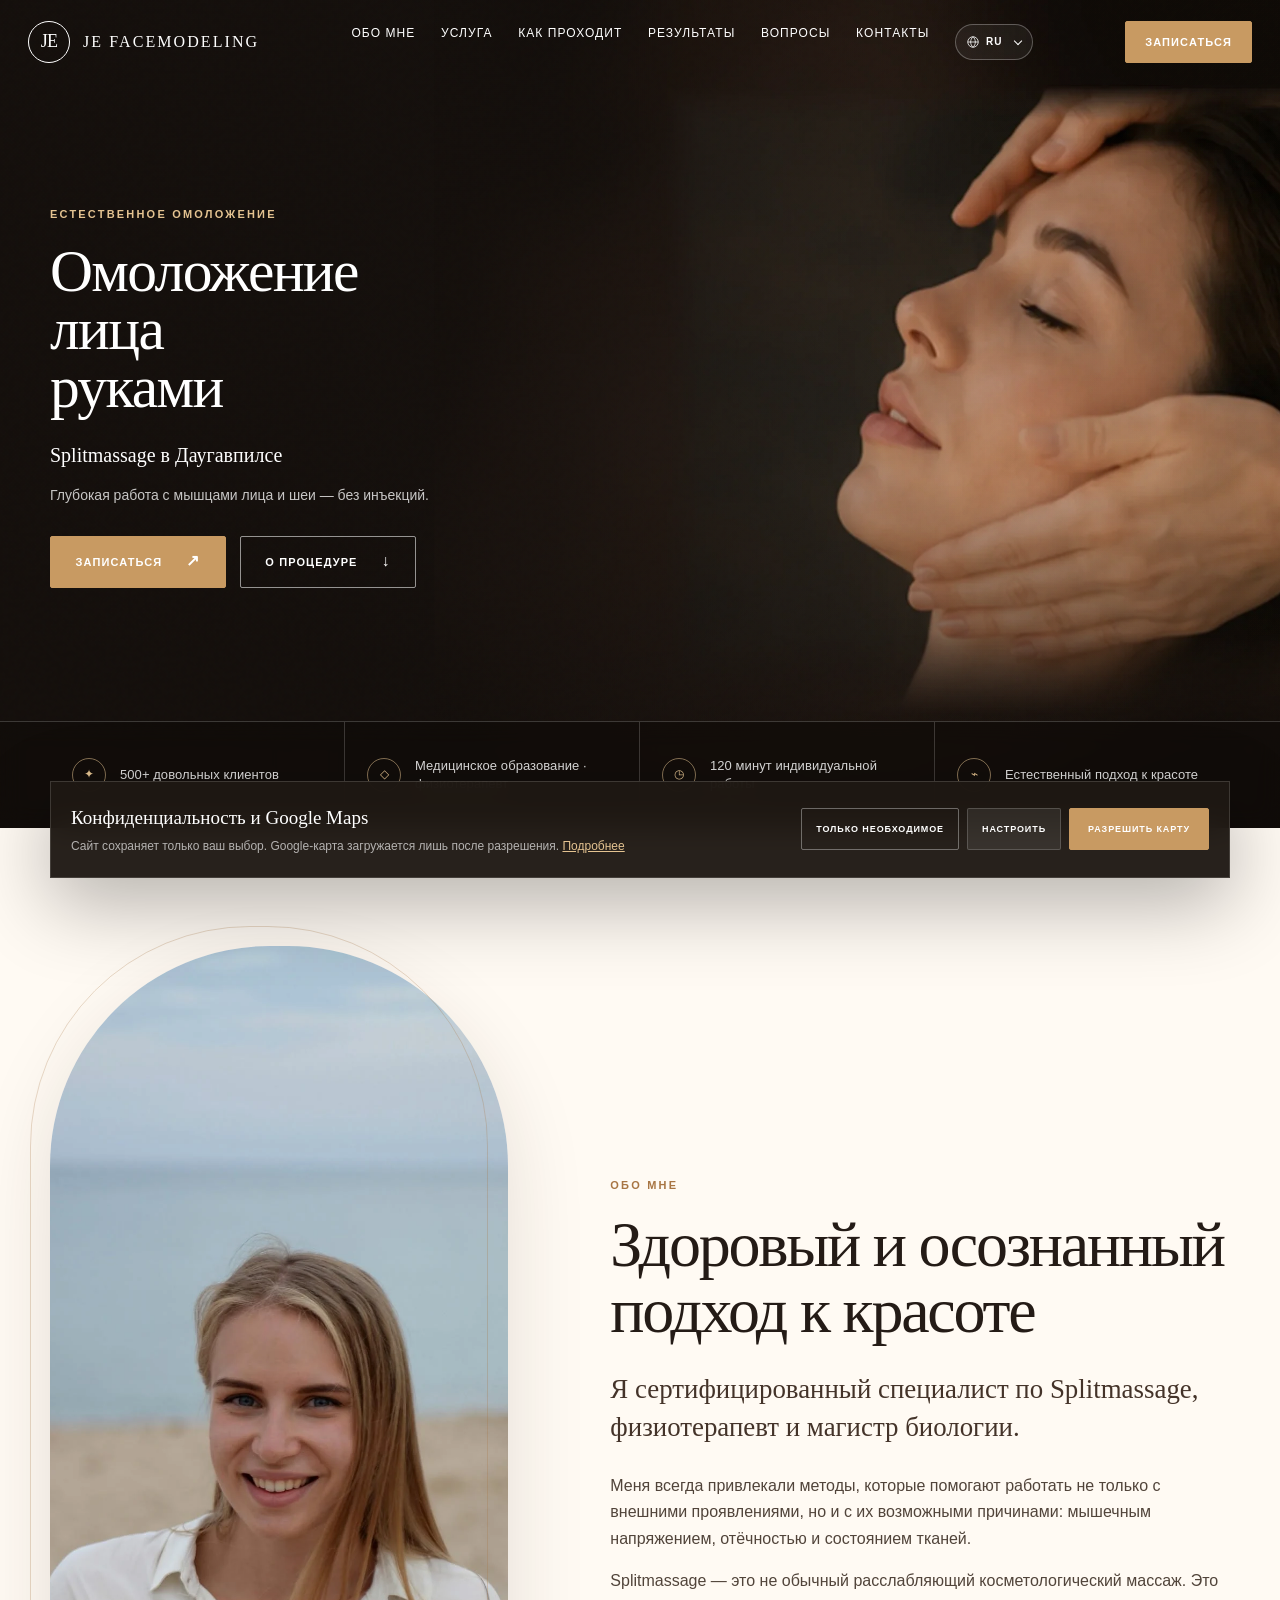
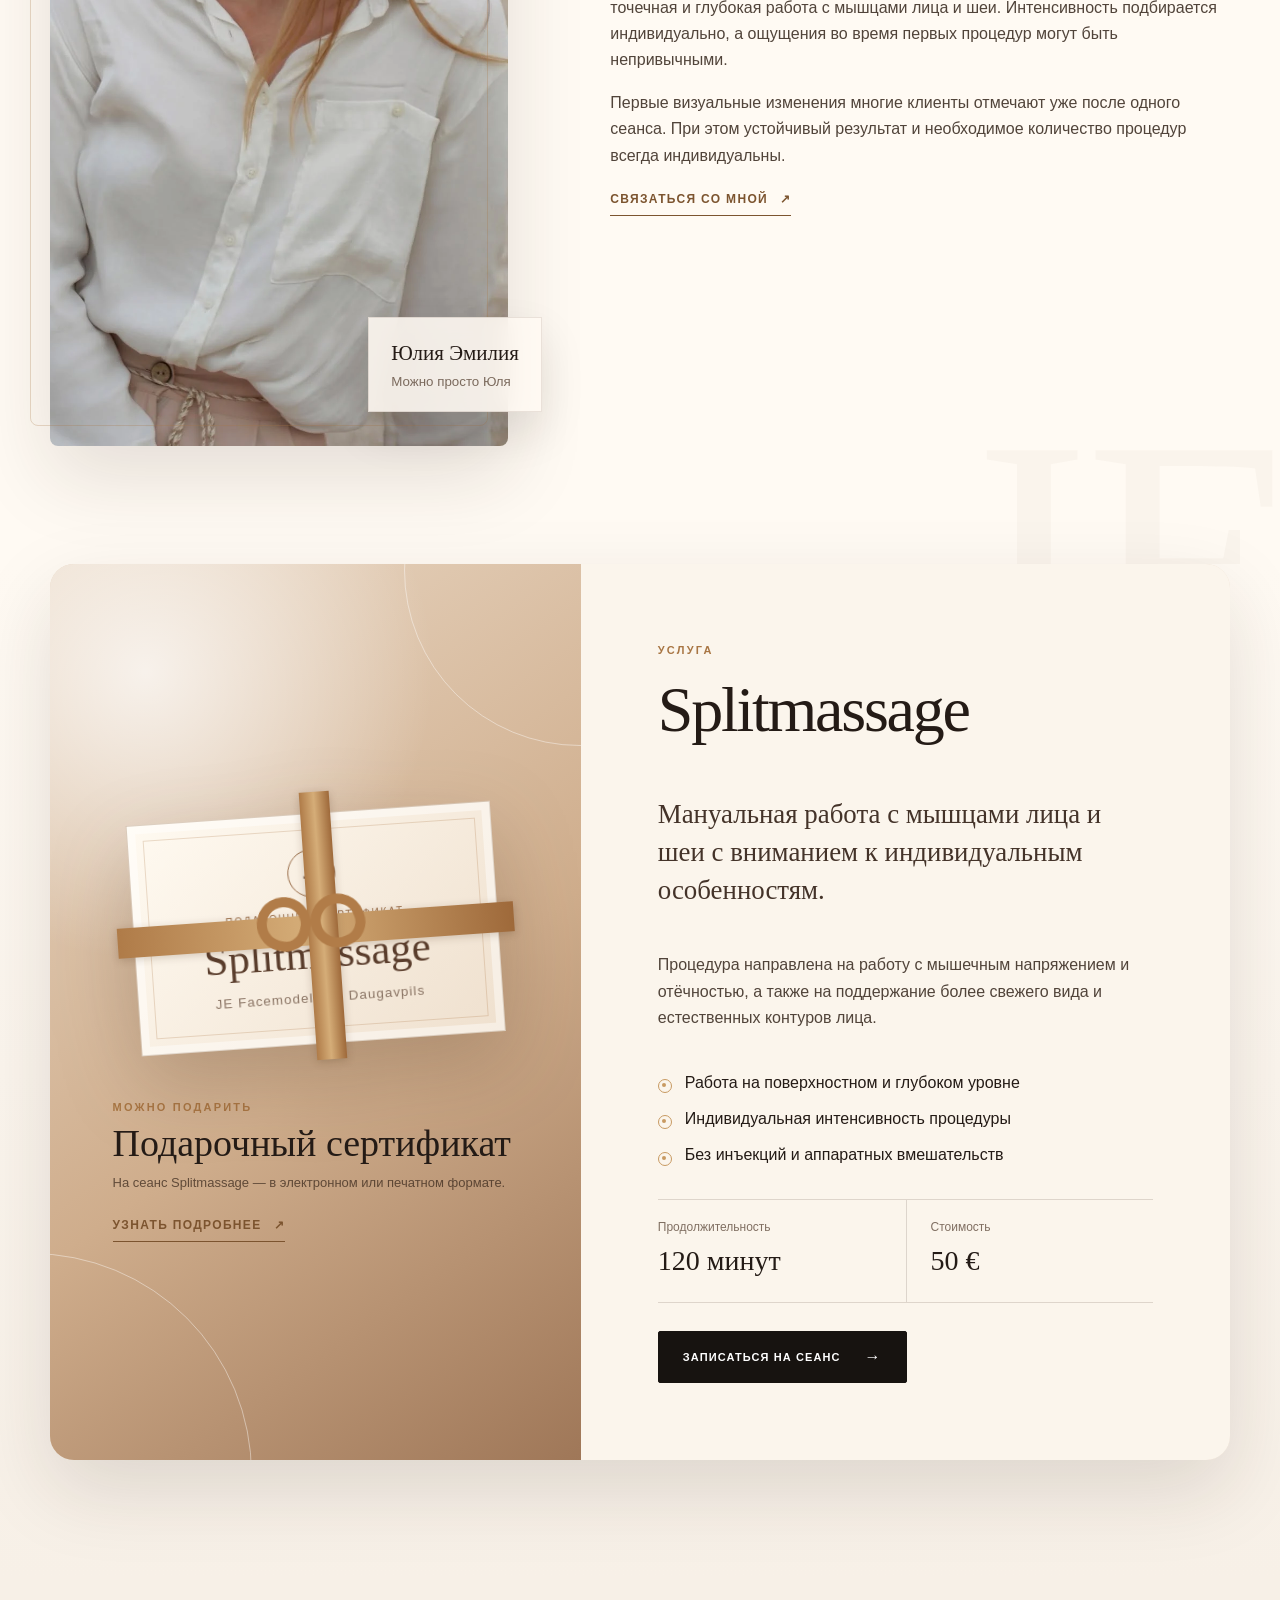
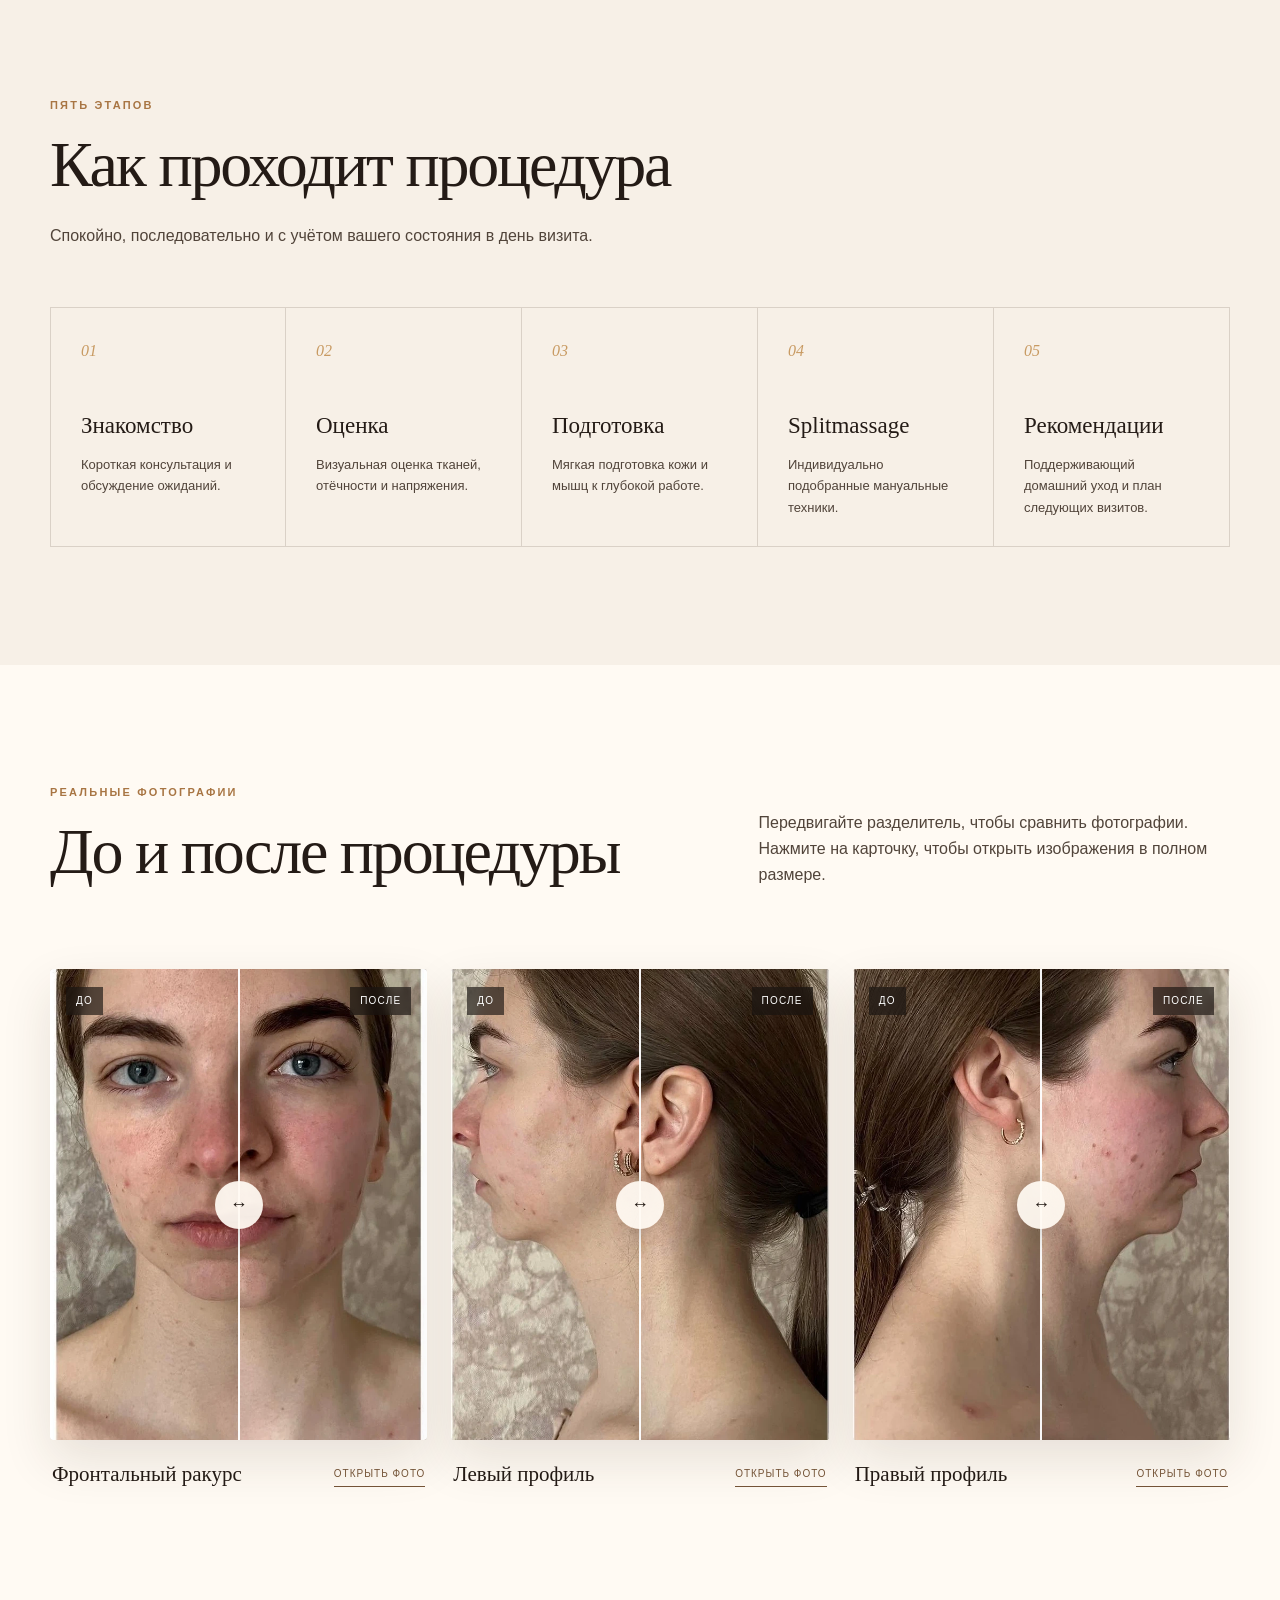
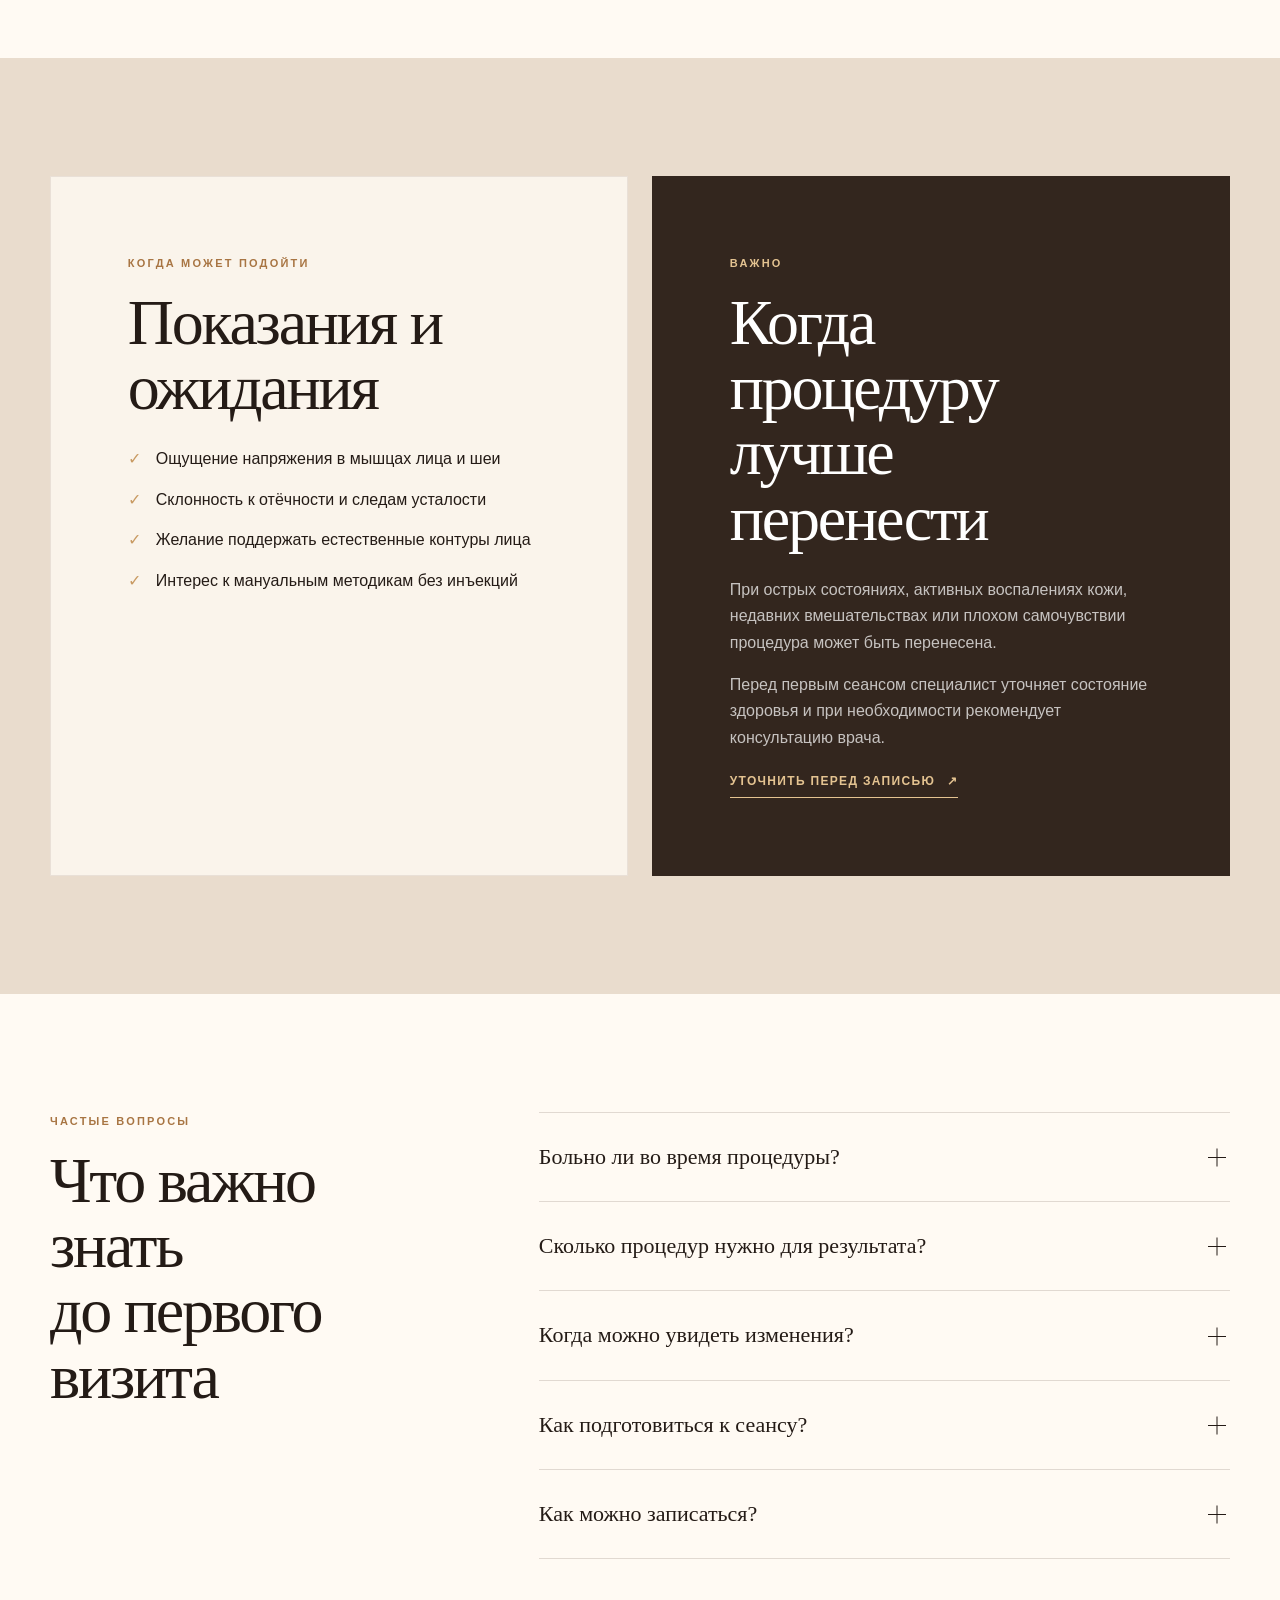
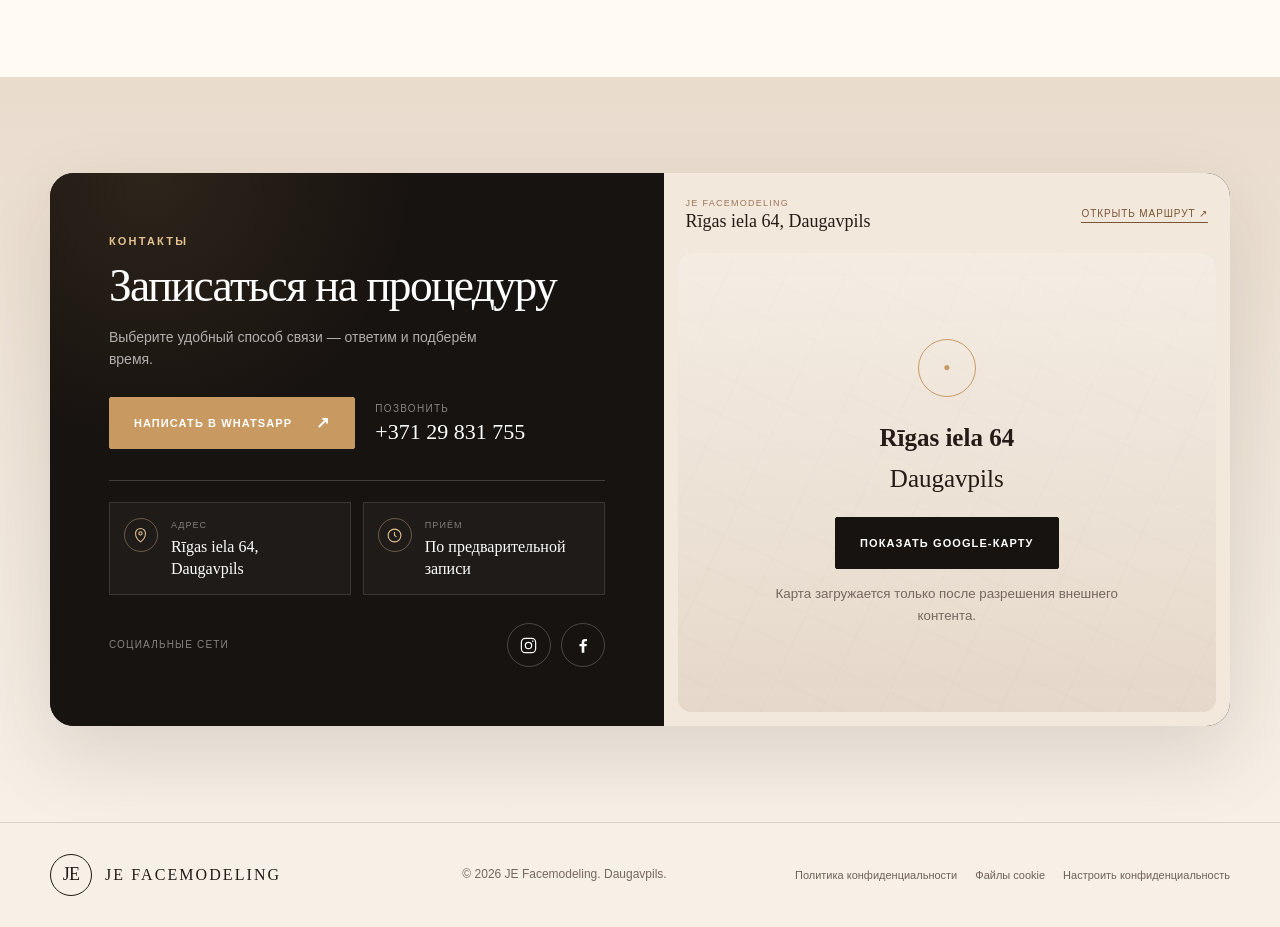
==== commit 885a30be: "Add files via upload" ====
--- a/index.html
+++ b/index.html
@@ -1,92 +1,82 @@
-<!doctype html>
+<!DOCTYPE html>
+
 <html lang="ru">
 <head>
-  <meta charset="utf-8">
-  <meta name="viewport" content="width=device-width, initial-scale=1, viewport-fit=cover">
-  <meta name="theme-color" content="#1d1713">
-  <meta name="description" content="JE Facemodeling — Splitmassage в Даугавпилсе. Мануальная работа с мышцами лица и шеи. Юлия Эмилия, физиотерапевт и сертифицированный специалист.">
-  <meta property="og:title" content="JE Facemodeling — Splitmassage в Даугавпилсе">
-  <meta property="og:description" content="Естественный подход к красоте: глубокая индивидуальная работа с мышцами лица и шеи.">
-  <meta property="og:type" content="website">
-  <meta property="og:image" content="assets/hero-massage.webp">
-  <title>JE Facemodeling — Splitmassage в Даугавпилсе</title>
-  <link rel="icon" href="assets/ui/favicon.svg" type="image/svg+xml">
-  <link rel="alternate" hreflang="ru" href="index.html">
-  <link rel="alternate" hreflang="lv" href="lv.html">
-  <link rel="stylesheet" href="styles.css">
-  <script defer src="content.js"></script>
-  <script defer src="app.js"></script>
+<meta charset="utf-8"/>
+<meta content="width=device-width, initial-scale=1, viewport-fit=cover" name="viewport"/>
+<meta content="strict-origin-when-cross-origin" name="referrer"/><meta content="default-src 'self'; script-src 'self'; style-src 'self' 'unsafe-inline'; img-src 'self' data:; frame-src https://www.google.com https://maps.google.com; connect-src 'self'; object-src 'none'; base-uri 'self'; form-action 'self'; upgrade-insecure-requests" http-equiv="Content-Security-Policy"/><meta content="#1d1713" name="theme-color"/>
+<meta content="JE Facemodeling — Splitmassage в Даугавпилсе. Мануальная работа с мышцами лица и шеи. Юлия Эмилия, физиотерапевт и сертифицированный специалист." name="description"/>
+<meta content="JE Facemodeling — Splitmassage в Даугавпилсе" property="og:title"/>
+<meta content="Естественный подход к красоте: глубокая индивидуальная работа с мышцами лица и шеи." property="og:description"/>
+<meta content="website" property="og:type"/>
+<meta content="assets/hero-massage.webp" property="og:image"/>
+<title>JE Facemodeling — Splitmassage в Даугавпилсе</title>
+<link href="assets/ui/favicon.svg" rel="icon" type="image/svg+xml"/>
+<link href="index.html" hreflang="ru" rel="alternate"/>
+<link href="lv.html" hreflang="lv" rel="alternate"/>
+<link href="styles.css" rel="stylesheet"/>
+<script defer="" src="content.js"></script>
+<script defer="" src="app.js"></script>
 </head>
 <body>
-  <a class="skip-link" href="#main">Перейти к содержанию</a>
-  <div class="scroll-progress" aria-hidden="true"><span></span></div>
-
-  <header class="site-header" data-header>
-    <a class="brand" href="#top" aria-label="JE Facemodeling — на главную">
-      <span class="brand-mark">JE</span><span class="brand-name">JE Facemodeling</span>
-    </a>
-    <button class="menu-toggle" type="button" aria-expanded="false" aria-controls="site-nav" data-menu-toggle>
-      <span class="sr-only">Открыть меню</span><span></span><span></span>
-    </button>
-    <nav class="site-nav" id="site-nav" aria-label="Основная навигация" data-nav>
-      <a href="#about">Обо мне</a><a href="#service">Услуга</a><a href="#process">Как проходит</a><a href="#results">Результаты</a><a href="#faq">Вопросы</a><a href="#contacts">Контакты</a>
-      <span class="language-switch" aria-label="Language / Valoda"><span class="is-active">RU</span><span aria-hidden="true">/</span><a data-lang-link href="lv.html">LV</a></span>
-    </nav>
-    <a class="button button-small button-gold header-cta" data-booking-link href="#contacts">Записаться</a>
-  </header>
-
-  <main id="main">
-    <section class="hero" id="top" aria-labelledby="hero-title">
-      <div class="hero-media" aria-hidden="true"></div><div class="hero-shade" aria-hidden="true"></div><div class="hero-grain" aria-hidden="true"></div>
-      <div class="container hero-inner">
-        <div class="hero-copy reveal">
-          <p class="eyebrow">Естественное омоложение</p><h1 id="hero-title">Омоложение<br>лица руками</h1><p class="hero-subtitle">Splitmassage в Даугавпилсе</p><p class="hero-description">Глубокая индивидуальная работа с мышцами лица и шеи — без инъекций, спешки и шаблонных решений.</p>
-          <div class="hero-actions"><a class="button button-gold" data-booking-link href="#contacts"><span>Записаться на сеанс</span><i aria-hidden="true">↗</i></a><a class="button button-ghost" href="#service"><span>Узнать о процедуре</span><i aria-hidden="true">↓</i></a></div>
-        </div>
-        <div class="hero-signature reveal reveal-delay" aria-label="Юлия Эмилия, специалист по Splitmassage"><span>Юлия Эмилия</span><small>физиотерапевт · специалист Splitmassage</small></div>
-      </div>
-      <div class="hero-stats"><div class="container stats-grid">
-        <article class="stat reveal"><span class="stat-icon" aria-hidden="true">✦</span><div><strong>500+</strong><span>довольных клиентов</span></div></article>
-        <article class="stat reveal reveal-delay-1"><span class="stat-icon" aria-hidden="true">◇</span><div><strong>Медицинское</strong><span>образование, физиотерапевт</span></div></article>
-        <article class="stat reveal reveal-delay-2"><span class="stat-icon" aria-hidden="true">◷</span><div><strong>120 минут</strong><span>индивидуальной работы</span></div></article>
-        <article class="stat reveal reveal-delay-3"><span class="stat-icon" aria-hidden="true">⌁</span><div><strong>Естественный</strong><span>подход к красоте</span></div></article>
-      </div></div>
-    </section>
-
-    <section class="section about-section" id="about"><div class="container about-grid">
-      <figure class="portrait-card reveal"><img src="assets/julia-emilia.webp" alt="Юлия Эмилия — специалист JE Facemodeling" width="900" height="1100"><figcaption><span>Юлия Эмилия</span><small>Можно просто Юля</small></figcaption></figure>
-      <div class="about-copy reveal reveal-delay"><p class="eyebrow eyebrow-dark">Обо мне</p><h2>Здоровый и осознанный<br>подход к красоте</h2><p class="lead">Я сертифицированный специалист по Splitmassage, физиотерапевт и магистр биологии.</p><p>Меня всегда привлекали методы, которые помогают работать не только с внешними проявлениями, но и с их возможными причинами: мышечным напряжением, отёчностью и состоянием тканей.</p><p>Splitmassage — это не обычный расслабляющий косметологический массаж. Это точечная и глубокая работа с мышцами лица и шеи. Интенсивность подбирается индивидуально, а ощущения во время первых процедур могут быть непривычными.</p><p>Первые визуальные изменения многие клиенты отмечают уже после одного сеанса. При этом устойчивый результат и необходимое количество процедур всегда индивидуальны.</p><a class="text-link" data-booking-link href="#contacts">Связаться со мной <span aria-hidden="true">↗</span></a></div>
-    </div></section>
-
-    <section class="section service-section" id="service"><div class="container service-card reveal">
-      <div class="service-visual gift-visual"><div class="gift-stage"><div class="gift-envelope" aria-hidden="true"><div class="gift-card-art"><span class="gift-card-mark">JE</span><span class="gift-card-kicker">Подарочный сертификат</span><strong>Splitmassage</strong><small>JE Facemodeling · Daugavpils</small></div><span class="gift-ribbon gift-ribbon-horizontal"></span><span class="gift-ribbon gift-ribbon-vertical"></span><span class="gift-bow"></span></div><div class="gift-message"><p class="eyebrow eyebrow-dark">Можно подарить</p><h3>Подарочный сертификат</h3><p>На сеанс Splitmassage — в электронном или печатном формате.</p><a class="text-link" data-certificate-link href="#contacts">Узнать подробнее <span aria-hidden="true">↗</span></a></div></div></div>
-      <div class="service-content"><p class="eyebrow eyebrow-dark">Услуга</p><h2>Splitmassage</h2><p class="lead">Мануальная работа с мышцами лица и шеи с вниманием к индивидуальным особенностям.</p><p>Процедура направлена на работу с мышечным напряжением и отёчностью, а также на поддержание более свежего вида и естественных контуров лица.</p><ul class="service-benefits"><li>Работа на поверхностном и глубоком уровне</li><li>Индивидуальная интенсивность процедуры</li><li>Без инъекций и аппаратных вмешательств</li></ul><div class="service-meta"><div><span>Продолжительность</span><strong>120 минут</strong></div><div><span>Стоимость</span><strong>50 €</strong></div></div><a class="button button-dark" data-booking-link href="#contacts"><span>Записаться на сеанс</span><i aria-hidden="true">→</i></a></div>
-    </div></section>
-
-    <section class="section process-section" id="process"><div class="container"><div class="section-heading reveal"><p class="eyebrow eyebrow-dark">Пять этапов</p><h2>Как проходит процедура</h2><p>Спокойно, последовательно и с учётом вашего состояния в день визита.</p></div><ol class="process-list">
-      <li class="reveal"><span>01</span><h3>Знакомство</h3><p>Короткая консультация и обсуждение ожиданий.</p></li><li class="reveal reveal-delay-1"><span>02</span><h3>Оценка</h3><p>Визуальная оценка тканей, отёчности и напряжения.</p></li><li class="reveal reveal-delay-2"><span>03</span><h3>Подготовка</h3><p>Мягкая подготовка кожи и мышц к глубокой работе.</p></li><li class="reveal reveal-delay-3"><span>04</span><h3>Splitmassage</h3><p>Индивидуально подобранные мануальные техники.</p></li><li class="reveal reveal-delay-4"><span>05</span><h3>Рекомендации</h3><p>Поддерживающий домашний уход и план следующих визитов.</p></li>
-    </ol></div></section>
-
-    <section class="section results-section" id="results"><div class="container"><div class="section-heading section-heading-split reveal"><div><p class="eyebrow eyebrow-dark">Реальные фотографии</p><h2>До и после процедуры</h2></div><p>Передвигайте разделитель, чтобы сравнить фотографии. Нажмите на карточку, чтобы открыть изображения в полном размере.</p></div><div class="results-grid" id="results-grid" aria-live="polite"></div><p class="result-note reveal">Результат индивидуален и может отличаться. Фотографии представлены без изменения черт лица.</p></div></section>
-
-    <section class="section suitability-section" id="suitability"><div class="container suitability-grid"><article class="info-panel reveal"><p class="eyebrow eyebrow-dark">Когда может подойти</p><h2>Показания и ожидания</h2><ul class="check-list"><li>Ощущение напряжения в мышцах лица и шеи</li><li>Склонность к отёчности и следам усталости</li><li>Желание поддержать естественные контуры лица</li><li>Интерес к мануальным методикам без инъекций</li></ul></article><article class="info-panel info-panel-dark reveal reveal-delay"><p class="eyebrow">Важно</p><h2>Когда процедуру лучше перенести</h2><p>При острых состояниях, активных воспалениях кожи, недавних вмешательствах или плохом самочувствии процедура может быть перенесена.</p><p>Перед первым сеансом специалист уточняет состояние здоровья и при необходимости рекомендует консультацию врача.</p><a class="text-link text-link-light" data-booking-link href="#contacts">Уточнить перед записью <span aria-hidden="true">↗</span></a></article></div></section>
-
-    <section class="section faq-section" id="faq"><div class="container faq-grid"><div class="section-heading reveal"><p class="eyebrow eyebrow-dark">Частые вопросы</p><h2>Что важно знать<br>до первого визита</h2></div><div class="faq-list reveal reveal-delay">
-      <details><summary>Больно ли во время процедуры?<span aria-hidden="true"></span></summary><p>Splitmassage предполагает глубокую точечную работу. В зонах выраженного напряжения возможны чувствительные ощущения. Интенсивность всегда корректируется по обратной связи клиента.</p></details><details><summary>Сколько процедур нужно для результата?<span aria-hidden="true"></span></summary><p>Количество процедур зависит от возраста, состояния тканей и поставленной задачи. После первого сеанса Юлия сможет предложить индивидуальный план.</p></details><details><summary>Когда можно увидеть изменения?<span aria-hidden="true"></span></summary><p>Некоторые клиенты замечают визуальные изменения после первого визита. Выраженность и продолжительность результата индивидуальны.</p></details><details><summary>Как подготовиться к сеансу?<span aria-hidden="true"></span></summary><p>Приходите без плотного макияжа, заранее сообщите о недавних косметологических или медицинских вмешательствах и текущем самочувствии.</p></details><details><summary>Как можно записаться?<span aria-hidden="true"></span></summary><p>Любым удобным вам способом — написать в WhatsApp или Instagram либо позвонить по указанному номеру.</p></details>
-    </div></div></section>
-
-    <section class="contacts-section" id="contacts"><div class="container"><div class="contacts-card reveal"><div class="contacts-copy">
-      <div class="contact-heading-row"><p class="eyebrow">Запись и контакты</p><span class="contact-monogram" aria-hidden="true">JE</span></div><h2>Запись на процедуру</h2><p class="contacts-intro">Свяжитесь удобным вам способом — вместе подберём подходящее время для визита.</p>
-      <div class="contact-actions"><a class="button button-gold" data-whatsapp href="https://wa.me/37129831755"><span>Написать в WhatsApp</span><i aria-hidden="true">↗</i></a><a class="contact-phone" href="tel:+37129831755"><span>Позвонить</span><strong>+371 29 831 755</strong></a></div>
-      <div class="contact-details"><div class="contact-detail"><span class="contact-detail-icon" aria-hidden="true"><svg viewBox="0 0 24 24"><path d="M12 21s7-5.2 7-12a7 7 0 1 0-14 0c0 6.8 7 12 7 12Z"/><circle cx="12" cy="9" r="2.3"/></svg></span><div><small>Адрес</small><strong>Rīgas iela 64,<br>Daugavpils</strong></div></div><div class="contact-detail"><span class="contact-detail-icon" aria-hidden="true"><svg viewBox="0 0 24 24"><circle cx="12" cy="12" r="9"/><path d="M12 7v5l3 2"/></svg></span><div><small>Приём</small><strong>По предварительной записи</strong></div></div></div>
-      <div class="social-block"><span>Социальные сети</span><div class="social-links"><a class="social-link" data-instagram href="https://www.instagram.com/facemodeling_julija_emilija/" aria-label="Instagram"><svg viewBox="0 0 24 24" aria-hidden="true"><rect x="3" y="3" width="18" height="18" rx="5"/><circle cx="12" cy="12" r="4"/><circle cx="17.4" cy="6.7" r="1" class="social-dot"/></svg></a><a class="social-link" data-facebook href="https://www.facebook.com/bernuveikalscloverclothes" aria-label="Facebook"><svg viewBox="0 0 24 24" aria-hidden="true"><path d="M14.3 21v-8h2.8l.4-3h-3.2V8.1c0-.9.3-1.6 1.7-1.6h1.7V3.8c-.3 0-1.3-.1-2.5-.1-2.5 0-4.2 1.5-4.2 4.3v2H8.2v3H11v8h3.3Z"/></svg></a></div></div>
-    </div><div class="map-card"><div class="map-card-head"><div><span>JE Facemodeling</span><strong>Rīgas iela 64, Daugavpils</strong></div><a href="https://www.google.com/maps/search/?api=1&query=R%C4%ABgas%20iela%2064%2C%20Daugavpils" target="_blank" rel="noopener noreferrer">Открыть маршрут ↗</a></div><div class="map-shell" data-map-shell data-map-title="Google-карта: Rīgas iela 64, Daugavpils"><div class="map-placeholder" data-map-placeholder><div class="map-pin" aria-hidden="true">●</div><p><strong>Rīgas iela 64</strong><br>Daugavpils</p><button class="button button-dark" type="button" data-load-map>Показать Google-карту</button><small>Карта загружается только после разрешения внешнего контента.</small></div></div></div></div></div></section>
-  </main>
-
-  <footer class="site-footer"><div class="container footer-grid"><a class="brand brand-dark" href="#top"><span class="brand-mark">JE</span><span class="brand-name">JE Facemodeling</span></a><p>© <span data-year></span> JE Facemodeling. Daugavpils.</p><nav aria-label="Юридическая информация"><a href="privacy.html">Политика конфиденциальности</a><a href="cookies.html">Файлы cookie</a><button type="button" class="footer-button" data-cookie-settings>Настроить cookie</button></nav></div></footer>
-
-  <div class="mobile-booking" aria-label="Быстрая запись"><a data-booking-link href="#contacts">Записаться <span aria-hidden="true">↗</span></a></div>
-  <div class="cookie-banner" data-cookie-banner hidden><div><strong>Файлы cookie и внешний контент</strong><p>Сайт использует только необходимые настройки. Google-карта загружается лишь с вашего согласия. <a href="cookies.html">Подробнее</a></p></div><div class="cookie-actions"><button type="button" class="button button-cookie-secondary" data-cookie-necessary>Только необходимые</button><button type="button" class="button button-cookie-settings" data-cookie-settings>Настроить</button><button type="button" class="button button-cookie-primary" data-cookie-accept>Принять все</button></div></div>
-  <dialog class="consent-dialog" data-consent-dialog aria-labelledby="consent-title"><form method="dialog"><div class="dialog-head"><div><p class="eyebrow eyebrow-dark">Настроить</p><h2 id="consent-title">Ваш выбор cookie</h2></div><button class="icon-button" value="cancel" aria-label="Закрыть">×</button></div><div class="consent-option"><div><strong>Необходимые</strong><p>Нужны для сохранения выбора cookie и базовой работы сайта.</p></div><span class="always-on">Всегда включены</span></div><label class="consent-option"><div><strong>Внешний контент</strong><p>Разрешает загрузить Google Maps. При загрузке действуют правила Google.</p></div><input type="checkbox" data-external-toggle><span class="switch" aria-hidden="true"></span></label><div class="dialog-actions"><button class="button button-ghost-dark" value="cancel">Отмена</button><button class="button button-dark" value="default" data-save-consent>Сохранить выбор</button></div></form></dialog>
-  <dialog class="lightbox" data-lightbox aria-labelledby="lightbox-title"><div class="lightbox-frame"><button class="lightbox-close" type="button" data-lightbox-close aria-label="Закрыть">×</button><button class="lightbox-arrow lightbox-prev" type="button" data-lightbox-prev aria-label="Предыдущий результат">←</button><div class="lightbox-content"><div class="lightbox-title-row"><div><span>Результат</span><h2 id="lightbox-title" data-lightbox-title></h2></div><small>Фото можно увеличить стандартным жестом браузера</small></div><div class="lightbox-images"><figure><img data-lightbox-before alt=""><figcaption>До</figcaption></figure><figure><img data-lightbox-after alt=""><figcaption>После</figcaption></figure></div></div><button class="lightbox-arrow lightbox-next" type="button" data-lightbox-next aria-label="Следующий результат">→</button></div></dialog>
+<a class="skip-link" href="#main">Перейти к содержанию</a>
+<div aria-hidden="true" class="scroll-progress"><span></span></div>
+<header class="site-header" data-header="">
+<a aria-label="JE Facemodeling — на главную" class="brand" href="#top">
+<span class="brand-mark">JE</span><span class="brand-name">JE Facemodeling</span>
+</a>
+<button aria-controls="site-nav" aria-expanded="false" class="menu-toggle" data-menu-toggle="" type="button">
+<span class="sr-only">Открыть меню</span><span></span><span></span>
+</button>
+<nav aria-label="Основная навигация" class="site-nav" data-nav="" id="site-nav">
+<a href="#about">Обо мне</a><a href="#service">Услуга</a><a href="#process">Как проходит</a><a href="#results">Результаты</a><a href="#faq">Вопросы</a><a href="#contacts">Контакты</a>
+<label class="language-picker"><span aria-hidden="true" class="language-picker-icon"><svg viewbox="0 0 24 24"><circle cx="12" cy="12" r="9"></circle><path d="M3 12h18M12 3c2.6 2.5 4 5.5 4 9s-1.4 6.5-4 9c-2.6-2.5-4-5.5-4-9s1.4-6.5 4-9Z"></path></svg></span><span class="language-picker-label">Язык сайта</span><select aria-label="Язык сайта" data-language-select=""><option selected="" value="index.html">RU</option><option value="lv.html">LV</option></select><span aria-hidden="true" class="language-picker-chevron"></span></label>
+</nav>
+<a class="button button-small button-gold header-cta" data-booking-link="" href="#contacts">Записаться</a>
+</header>
+<main id="main">
+<section aria-labelledby="hero-title" class="hero" id="top">
+<div aria-hidden="true" class="hero-media"></div><div aria-hidden="true" class="hero-shade"></div><div aria-hidden="true" class="hero-grain"></div>
+<div class="container hero-inner">
+<div class="hero-copy reveal">
+<p class="eyebrow">Естественное омоложение</p><h1 id="hero-title">Омоложение<br/>лица руками</h1><p class="hero-subtitle">Splitmassage в Даугавпилсе</p><p class="hero-description">Глубокая работа с мышцами лица и шеи — без инъекций.</p>
+<div class="hero-actions"><a class="button button-gold" data-booking-link="" href="#contacts"><span>Записаться</span><i aria-hidden="true">↗</i></a><a class="button button-ghost" href="#service"><span>О процедуре</span><i aria-hidden="true">↓</i></a></div>
+</div>
+<div aria-label="Юлия Эмилия, специалист по Splitmassage" class="hero-signature reveal reveal-delay"><span>Юлия Эмилия</span><small>физиотерапевт · специалист Splitmassage</small></div>
+</div>
+<div class="hero-stats"><div class="container stats-grid">
+<article class="stat reveal"><span aria-hidden="true" class="stat-icon">✦</span><p class="stat-copy">500+ довольных клиентов</p></article>
+<article class="stat reveal reveal-delay-1"><span aria-hidden="true" class="stat-icon">◇</span><p class="stat-copy">Медицинское образование · физиотерапевт</p></article>
+<article class="stat reveal reveal-delay-2"><span aria-hidden="true" class="stat-icon">◷</span><p class="stat-copy">120 минут индивидуальной работы</p></article>
+<article class="stat reveal reveal-delay-3"><span aria-hidden="true" class="stat-icon">⌁</span><p class="stat-copy">Естественный подход к красоте</p></article>
+</div></div>
+</section>
+<section class="section about-section" id="about"><div class="container about-grid">
+<figure class="portrait-card reveal"><img alt="Юлия Эмилия — специалист JE Facemodeling" height="1100" src="assets/julia-emilia.webp" width="900"/><figcaption><span>Юлия Эмилия</span><small>Можно просто Юля</small></figcaption></figure>
+<div class="about-copy reveal reveal-delay"><p class="eyebrow eyebrow-dark">Обо мне</p><h2>Здоровый и осознанный<br/>подход к красоте</h2><p class="lead">Я сертифицированный специалист по Splitmassage, физиотерапевт и магистр биологии.</p><p>Меня всегда привлекали методы, которые помогают работать не только с внешними проявлениями, но и с их возможными причинами: мышечным напряжением, отёчностью и состоянием тканей.</p><p>Splitmassage — это не обычный расслабляющий косметологический массаж. Это точечная и глубокая работа с мышцами лица и шеи. Интенсивность подбирается индивидуально, а ощущения во время первых процедур могут быть непривычными.</p><p>Первые визуальные изменения многие клиенты отмечают уже после одного сеанса. При этом устойчивый результат и необходимое количество процедур всегда индивидуальны.</p><a class="text-link" data-booking-link="" href="#contacts">Связаться со мной <span aria-hidden="true">↗</span></a></div>
+</div></section>
+<section class="section service-section" id="service"><div class="container service-card reveal">
+<div class="service-visual gift-visual"><div class="gift-stage"><div aria-hidden="true" class="gift-envelope"><div class="gift-card-art"><span class="gift-card-mark">JE</span><span class="gift-card-kicker">Подарочный сертификат</span><strong>Splitmassage</strong><small>JE Facemodeling · Daugavpils</small></div><span class="gift-ribbon gift-ribbon-horizontal"></span><span class="gift-ribbon gift-ribbon-vertical"></span><span class="gift-bow"></span></div><div class="gift-message"><p class="eyebrow eyebrow-dark">Можно подарить</p><h3>Подарочный сертификат</h3><p>На сеанс Splitmassage — в электронном или печатном формате.</p><a class="text-link" data-certificate-link="" href="#contacts">Узнать подробнее <span aria-hidden="true">↗</span></a></div></div></div>
+<div class="service-content"><p class="eyebrow eyebrow-dark">Услуга</p><h2>Splitmassage</h2><p class="lead">Мануальная работа с мышцами лица и шеи с вниманием к индивидуальным особенностям.</p><p>Процедура направлена на работу с мышечным напряжением и отёчностью, а также на поддержание более свежего вида и естественных контуров лица.</p><ul class="service-benefits"><li>Работа на поверхностном и глубоком уровне</li><li>Индивидуальная интенсивность процедуры</li><li>Без инъекций и аппаратных вмешательств</li></ul><div class="service-meta"><div><span>Продолжительность</span><strong>120 минут</strong></div><div><span>Стоимость</span><strong>50 €</strong></div></div><a class="button button-dark" data-booking-link="" href="#contacts"><span>Записаться на сеанс</span><i aria-hidden="true">→</i></a></div>
+</div></section>
+<section class="section process-section" id="process"><div class="container"><div class="section-heading reveal"><p class="eyebrow eyebrow-dark">Пять этапов</p><h2>Как проходит процедура</h2><p>Спокойно, последовательно и с учётом вашего состояния в день визита.</p></div><ol class="process-list">
+<li class="reveal"><span>01</span><h3>Знакомство</h3><p>Короткая консультация и обсуждение ожиданий.</p></li><li class="reveal reveal-delay-1"><span>02</span><h3>Оценка</h3><p>Визуальная оценка тканей, отёчности и напряжения.</p></li><li class="reveal reveal-delay-2"><span>03</span><h3>Подготовка</h3><p>Мягкая подготовка кожи и мышц к глубокой работе.</p></li><li class="reveal reveal-delay-3"><span>04</span><h3>Splitmassage</h3><p>Индивидуально подобранные мануальные техники.</p></li><li class="reveal reveal-delay-4"><span>05</span><h3>Рекомендации</h3><p>Поддерживающий домашний уход и план следующих визитов.</p></li>
+</ol></div></section>
+<section class="section results-section" id="results"><div class="container"><div class="section-heading section-heading-split reveal"><div><p class="eyebrow eyebrow-dark">Реальные фотографии</p><h2>До и после процедуры</h2></div><p>Передвигайте разделитель, чтобы сравнить фотографии. Нажмите на карточку, чтобы открыть изображения в полном размере.</p></div><div aria-live="polite" class="results-grid" id="results-grid"></div><p class="result-note reveal">Результат индивидуален и может отличаться. Фотографии представлены без изменения черт лица.</p></div></section>
+<section class="section suitability-section" id="suitability"><div class="container suitability-grid"><article class="info-panel reveal"><p class="eyebrow eyebrow-dark">Когда может подойти</p><h2>Показания и ожидания</h2><ul class="check-list"><li>Ощущение напряжения в мышцах лица и шеи</li><li>Склонность к отёчности и следам усталости</li><li>Желание поддержать естественные контуры лица</li><li>Интерес к мануальным методикам без инъекций</li></ul></article><article class="info-panel info-panel-dark reveal reveal-delay"><p class="eyebrow">Важно</p><h2>Когда процедуру лучше перенести</h2><p>При острых состояниях, активных воспалениях кожи, недавних вмешательствах или плохом самочувствии процедура может быть перенесена.</p><p>Перед первым сеансом специалист уточняет состояние здоровья и при необходимости рекомендует консультацию врача.</p><a class="text-link text-link-light" data-booking-link="" href="#contacts">Уточнить перед записью <span aria-hidden="true">↗</span></a></article></div></section>
+<section class="section faq-section" id="faq"><div class="container faq-grid"><div class="section-heading reveal"><p class="eyebrow eyebrow-dark">Частые вопросы</p><h2>Что важно знать<br/>до первого визита</h2></div><div class="faq-list reveal reveal-delay">
+<details><summary>Больно ли во время процедуры?<span aria-hidden="true"></span></summary><p>Splitmassage предполагает глубокую точечную работу. В зонах выраженного напряжения возможны чувствительные ощущения. Интенсивность всегда корректируется по обратной связи клиента.</p></details><details><summary>Сколько процедур нужно для результата?<span aria-hidden="true"></span></summary><p>Количество процедур зависит от возраста, состояния тканей и поставленной задачи. После первого сеанса Юлия сможет предложить индивидуальный план.</p></details><details><summary>Когда можно увидеть изменения?<span aria-hidden="true"></span></summary><p>Некоторые клиенты замечают визуальные изменения после первого визита. Выраженность и продолжительность результата индивидуальны.</p></details><details><summary>Как подготовиться к сеансу?<span aria-hidden="true"></span></summary><p>Приходите без плотного макияжа, заранее сообщите о недавних косметологических или медицинских вмешательствах и текущем самочувствии.</p></details><details><summary>Как можно записаться?<span aria-hidden="true"></span></summary><p>Любым удобным вам способом — написать в WhatsApp или Instagram либо позвонить по указанному номеру.</p></details>
+</div></div></section>
+<section class="contacts-section" id="contacts"><div class="container"><div class="contacts-card reveal"><div class="contacts-copy">
+<div class="contact-heading-row"><p class="eyebrow">Контакты</p></div><h2>Записаться на процедуру</h2><p class="contacts-intro">Выберите удобный способ связи — ответим и подберём время.</p>
+<div class="contact-actions"><a class="button button-gold" data-whatsapp="" href="https://wa.me/37129831755"><span>Написать в WhatsApp</span><i aria-hidden="true">↗</i></a><a class="contact-phone" href="tel:+37129831755"><span>Позвонить</span><strong>+371 29 831 755</strong></a></div>
+<div class="contact-details"><div class="contact-detail"><span aria-hidden="true" class="contact-detail-icon"><svg viewbox="0 0 24 24"><path d="M12 21s7-5.2 7-12a7 7 0 1 0-14 0c0 6.8 7 12 7 12Z"></path><circle cx="12" cy="9" r="2.3"></circle></svg></span><div><small>Адрес</small><strong>Rīgas iela 64,<br/>Daugavpils</strong></div></div><div class="contact-detail"><span aria-hidden="true" class="contact-detail-icon"><svg viewbox="0 0 24 24"><circle cx="12" cy="12" r="9"></circle><path d="M12 7v5l3 2"></path></svg></span><div><small>Приём</small><strong>По предварительной записи</strong></div></div></div>
+<div class="social-block"><span>Социальные сети</span><div class="social-links"><a aria-label="Instagram" class="social-link" data-instagram="" href="https://www.instagram.com/facemodeling_julija_emilija/"><svg aria-hidden="true" viewbox="0 0 24 24"><rect height="18" rx="5" width="18" x="3" y="3"></rect><circle cx="12" cy="12" r="4"></circle><circle class="social-dot" cx="17.4" cy="6.7" r="1"></circle></svg></a><a aria-label="Facebook" class="social-link" data-facebook="" href="https://www.facebook.com/bernuveikalscloverclothes"><svg aria-hidden="true" viewbox="0 0 24 24"><path d="M14.3 21v-8h2.8l.4-3h-3.2V8.1c0-.9.3-1.6 1.7-1.6h1.7V3.8c-.3 0-1.3-.1-2.5-.1-2.5 0-4.2 1.5-4.2 4.3v2H8.2v3H11v8h3.3Z"></path></svg></a></div></div>
+</div><div class="map-card"><div class="map-card-head"><div><span>JE Facemodeling</span><strong>Rīgas iela 64, Daugavpils</strong></div><a href="https://www.google.com/maps/search/?api=1&amp;query=R%C4%ABgas%20iela%2064%2C%20Daugavpils" rel="noopener noreferrer" target="_blank">Открыть маршрут ↗</a></div><div class="map-shell" data-map-shell="" data-map-title="Google-карта: Rīgas iela 64, Daugavpils"><div class="map-placeholder" data-map-placeholder=""><div aria-hidden="true" class="map-pin">●</div><p><strong>Rīgas iela 64</strong><br/>Daugavpils</p><button class="button button-dark" data-load-map="" type="button">Показать Google-карту</button><small>Карта загружается только после разрешения внешнего контента.</small></div></div></div></div></div></section>
+</main>
+<footer class="site-footer"><div class="container footer-grid"><a class="brand brand-dark" href="#top"><span class="brand-mark">JE</span><span class="brand-name">JE Facemodeling</span></a><p>© <span data-year=""></span> JE Facemodeling. Daugavpils.</p><nav aria-label="Юридическая информация"><a href="privacy.html">Политика конфиденциальности</a><a href="cookies.html">Файлы cookie</a><button class="footer-button" data-cookie-settings="" type="button">Настроить конфиденциальность</button></nav></div></footer>
+<div aria-label="Быстрая запись" class="mobile-booking"><a data-booking-link="" href="#contacts">Записаться <span aria-hidden="true">↗</span></a></div>
+<div class="cookie-banner" data-cookie-banner="" hidden=""><div><strong>Конфиденциальность и Google Maps</strong><p>Сайт сохраняет только ваш выбор. Google-карта загружается лишь после разрешения. <a href="cookies.html">Подробнее</a></p></div><div class="cookie-actions"><button class="button button-cookie-secondary" data-cookie-necessary="" type="button">Только необходимое</button><button class="button button-cookie-settings" data-cookie-settings="" type="button">Настроить</button><button class="button button-cookie-primary" data-cookie-accept="" type="button">Разрешить карту</button></div></div>
+<dialog aria-labelledby="consent-title" class="consent-dialog" data-consent-dialog=""><form method="dialog"><div class="dialog-head"><div><p class="eyebrow eyebrow-dark">Настроить</p><h2 id="consent-title">Ваш выбор конфиденциальности</h2></div><button aria-label="Закрыть" class="icon-button" value="cancel">×</button></div><div class="consent-option"><div><strong>Необходимое локальное хранение</strong><p>Сохраняет выбранные настройки на 6 месяцев.</p></div><span class="always-on">Всегда включено</span></div><label class="consent-option"><div><strong>Google Maps</strong><p>Разрешает загрузить внешнюю карту Google.</p></div><input data-external-toggle="" type="checkbox"/><span aria-hidden="true" class="switch"></span></label><div class="dialog-actions"><button class="button button-ghost-dark" value="cancel">Отмена</button><button class="button button-dark" data-save-consent="" value="default">Сохранить выбор</button></div></form></dialog>
+<dialog aria-labelledby="lightbox-title" class="lightbox" data-lightbox=""><div class="lightbox-frame"><button aria-label="Закрыть" class="lightbox-close" data-lightbox-close="" type="button">×</button><button aria-label="Предыдущий результат" class="lightbox-arrow lightbox-prev" data-lightbox-prev="" type="button">←</button><div class="lightbox-content"><div class="lightbox-title-row"><div><span>Результат</span><h2 data-lightbox-title="" id="lightbox-title"></h2></div><small>Фото можно увеличить стандартным жестом браузера</small></div><div class="lightbox-images"><figure><img alt="" data-lightbox-before=""/><figcaption>До</figcaption></figure><figure><img alt="" data-lightbox-after=""/><figcaption>После</figcaption></figure></div></div><button aria-label="Следующий результат" class="lightbox-arrow lightbox-next" data-lightbox-next="" type="button">→</button></div></dialog>
 </body></html>
--- a/styles.css
+++ b/styles.css
@@ -649,3 +649,595 @@
   .contacts-copy h2 { font-size: clamp(40px, 11vw, 49px); line-height: 1.04; }
   .contacts-intro { font-size: 14px; }
 }
+
+/* --- v4: mobile-first polish and responsive navigation --- */
+@media (max-width: 820px) {
+  :root { --header-h: 68px; }
+  html { scroll-padding-top: 72px; }
+
+  .site-header,
+  .site-header.is-scrolled {
+    height: 68px;
+    padding-inline: 18px;
+  }
+  .site-header .brand,
+  .site-header .menu-toggle { position: relative; z-index: 102; }
+  .brand { gap: 10px; }
+  .brand-mark { width: 38px; height: 38px; font-size: 17px; }
+  .brand-name { font-size: 12px; letter-spacing: .105em; }
+  .menu-toggle { z-index: 103; }
+
+  .site-nav {
+    inset: 0;
+    z-index: 100;
+    justify-content: flex-start;
+    align-items: stretch;
+    gap: 0;
+    padding: max(104px, calc(env(safe-area-inset-top) + 90px)) 26px 38px;
+    overflow-y: auto;
+    background:
+      radial-gradient(circle at 100% 0%, rgba(200,154,98,.15), transparent 34%),
+      #171310;
+    transform: translateY(-10px);
+  }
+  .site-nav::before {
+    content: "Навигация";
+    margin: 0 0 14px;
+    color: var(--gold-light);
+    font: 600 10px/1 var(--sans);
+    letter-spacing: .2em;
+    text-transform: uppercase;
+  }
+  html[lang="lv"] .site-nav::before { content: "Navigācija"; }
+  .site-nav > a {
+    display: flex;
+    align-items: center;
+    min-height: 58px;
+    padding: 0 2px;
+    border-bottom: 1px solid rgba(255,255,255,.12);
+    font: 400 clamp(25px, 7.2vw, 34px)/1 var(--serif);
+    letter-spacing: -.02em;
+  }
+  .site-nav > a::after {
+    content: "↗";
+    position: static;
+    width: auto;
+    height: auto;
+    margin-left: auto;
+    background: none;
+    color: rgba(228,195,145,.72);
+    font: 400 16px/1 var(--sans);
+    transform: none;
+  }
+  .site-nav .language-switch {
+    align-self: flex-start;
+    margin-top: 24px;
+    padding-top: 20px;
+    gap: 10px;
+    border-top-color: rgba(255,255,255,.12);
+  }
+
+  .hero {
+    min-height: 0;
+    height: auto;
+  }
+  .hero-media {
+    inset: 0;
+    background-position: 70% 50%;
+    transform: scale(1.01);
+    animation-duration: 20s;
+  }
+  .hero-shade {
+    background:
+      linear-gradient(0deg, rgba(15,11,9,.98) 0%, rgba(17,12,9,.88) 38%, rgba(18,13,10,.54) 68%, rgba(18,13,10,.35) 100%),
+      linear-gradient(90deg, rgba(15,11,9,.78), rgba(15,11,9,.2));
+  }
+  .hero-inner {
+    min-height: 620px;
+    align-items: flex-end;
+    padding-top: 108px;
+    padding-bottom: 38px;
+  }
+  .hero-copy { max-width: 510px; margin: 0; }
+  .hero .eyebrow { margin-bottom: 13px; font-size: 9px; letter-spacing: .18em; }
+  .hero h1 {
+    max-width: 10ch;
+    font-size: clamp(43px, 11.7vw, 61px);
+    line-height: .94;
+    letter-spacing: -.035em;
+  }
+  .hero-subtitle { margin: 18px 0 8px; font-size: 19px; }
+  .hero-description { max-width: 440px; font-size: 13px; line-height: 1.55; }
+  .hero-actions {
+    width: 100%;
+    margin-top: 22px;
+    display: grid;
+    grid-template-columns: minmax(0, 1.15fr) minmax(0, .85fr);
+    gap: 10px;
+  }
+  .hero-actions .button {
+    min-height: 48px;
+    padding-inline: 15px;
+    gap: 12px;
+    font-size: 9px;
+    letter-spacing: .08em;
+  }
+  .hero-stats { position: relative; inset: auto; }
+  .stats-grid { min-height: 0; grid-template-columns: repeat(2, 1fr); }
+  .stat {
+    min-height: 104px;
+    padding: 20px 18px;
+    align-items: flex-start;
+  }
+  .stat:first-child { padding-left: 18px; }
+  .stat-icon { display: none; }
+  .stat strong { font-size: 18px; line-height: 1.1; }
+  .stat span:last-child { margin-top: 7px; font-size: 10px; line-height: 1.35; }
+
+  .about-grid { gap: 40px; }
+  .portrait-card {
+    width: min(72vw, 320px);
+    margin-inline: auto;
+  }
+  .portrait-card img {
+    aspect-ratio: 4 / 5;
+    max-height: 400px;
+    object-position: 50% 38%;
+  }
+  .portrait-card figcaption {
+    right: -14px;
+    bottom: 20px;
+    padding: 12px 14px;
+  }
+  .portrait-card figcaption span { font-size: 18px; }
+  .about-copy { margin-top: 0; }
+  .about-copy h2 { font-size: clamp(39px, 10.5vw, 54px); }
+
+  .results-grid {
+    width: min(100%, 440px);
+    margin-inline: auto;
+    gap: 34px;
+  }
+  .result-card,
+  .result-card:last-child { width: 100%; margin-inline: 0; }
+  .compare { aspect-ratio: 4 / 5; }
+  .compare img { object-position: center 50%; }
+  .result-card:nth-child(2) .compare img,
+  .result-card:nth-child(3) .compare img { transform: scale(1.035); }
+  .result-caption { padding-top: 14px; }
+  .result-caption span { font-size: 20px; }
+
+  .contacts-card { min-height: 0; }
+  .contacts-copy { padding: 44px 26px; }
+  .contacts-copy h2 { max-width: 10ch; font-size: clamp(40px, 10.5vw, 52px); }
+  .contact-details { grid-template-columns: 1fr 1fr; }
+  .map-shell,
+  .map-shell iframe { min-height: 320px; }
+}
+
+@media (max-width: 560px) {
+  .container { width: calc(100% - 30px); }
+  .section { padding: 64px 0; }
+  .site-header,
+  .site-header.is-scrolled { padding-inline: 14px; }
+  .brand-name { font-size: 11px; }
+
+  .hero-inner {
+    min-height: 590px;
+    padding-top: 98px;
+    padding-bottom: 30px;
+  }
+  .hero h1 { font-size: clamp(41px, 12.4vw, 56px); }
+  .hero-description { max-width: 35ch; }
+  .hero-actions { grid-template-columns: 1fr; gap: 9px; max-width: 360px; }
+  .hero-actions .button { min-height: 46px; }
+  .hero-actions .button-ghost {
+    min-height: 40px;
+    border-color: rgba(255,255,255,.34);
+  }
+  .stats-grid { min-height: 0; }
+  .stat { min-height: 96px; padding: 17px 15px; }
+  .stat:first-child { padding-left: 15px; }
+  .stat strong { font-size: 16px; }
+
+  .portrait-card { width: min(76vw, 285px); }
+  .portrait-card img { max-height: 355px; }
+  .portrait-card::before { inset: -8px 8px 8px -8px; }
+  .portrait-card figcaption { right: -9px; bottom: 16px; }
+
+  .service-visual,
+  .gift-stage { min-height: 350px; }
+  .gift-stage { padding: 34px 18px 28px; }
+  .gift-message h3 { font-size: clamp(34px, 10vw, 46px); }
+
+  .process-list { gap: 10px; }
+  .process-list li,
+  .process-list li:nth-child(n+4) { border: 1px solid var(--line); }
+  .process-list li { padding: 21px; }
+
+  .section-heading-split > p { font-size: 13px; }
+  .compare { aspect-ratio: 4 / 4.85; }
+  .compare-label { top: 12px; padding: 5px 8px; }
+  .compare-label-before { left: 12px; }
+  .compare-label-after { right: 12px; }
+  .compare-handle { width: 42px; height: 42px; }
+
+  .contacts-copy { padding: 38px 22px; }
+  .contacts-copy h2 { font-size: clamp(38px, 10.8vw, 47px); }
+  .contact-details { grid-template-columns: 1fr; }
+  .social-block { margin-top: 24px; }
+  .map-card { padding: 10px; }
+  .map-shell,
+  .map-shell iframe { min-height: 270px; }
+}
+
+@media (max-width: 380px) {
+  .brand-name { display: none; }
+  .hero-inner { min-height: 560px; }
+  .hero-description { display: none; }
+  .hero-subtitle { margin-bottom: 0; }
+  .hero h1 { font-size: 42px; }
+  .stat { min-height: 90px; padding-inline: 12px; }
+  .stat:first-child { padding-left: 12px; }
+  .stat strong { font-size: 15px; }
+}
+
+
+/* =========================================================
+   v5 — final editorial pass: wider hero, language picker,
+   uniform stats, refined contacts, and mobile QA
+   ========================================================= */
+
+/* Accessible native language picker */
+.language-switch { display: none !important; }
+.language-picker {
+  position: relative;
+  display: inline-flex;
+  align-items: center;
+  min-width: 76px;
+  height: 36px;
+  color: inherit;
+  border: 1px solid rgba(255,255,255,.28);
+  border-radius: 999px;
+  background: rgba(255,255,255,.055);
+  transition: border-color .25s ease, background .25s ease, transform .25s ease;
+}
+.language-picker:hover { border-color: rgba(228,195,145,.68); background: rgba(255,255,255,.1); transform: translateY(-1px); }
+.language-picker-icon { position: absolute; left: 10px; width: 14px; height: 14px; pointer-events: none; }
+.language-picker-icon svg { display: block; width: 100%; height: 100%; fill: none; stroke: currentColor; stroke-width: 1.35; }
+.language-picker-label { display: none; }
+.language-picker select {
+  width: 100%; height: 100%; margin: 0; padding: 0 29px 0 30px;
+  appearance: none; -webkit-appearance: none;
+  border: 0; outline: 0; border-radius: inherit;
+  background: transparent; color: inherit;
+  font: 700 10px/1 var(--sans); letter-spacing: .1em;
+  cursor: pointer;
+}
+.language-picker select option { color: #241b16; background: #fffaf3; }
+.language-picker-chevron {
+  position: absolute; right: 11px; top: 50%; width: 6px; height: 6px;
+  border-right: 1px solid currentColor; border-bottom: 1px solid currentColor;
+  transform: translateY(-67%) rotate(45deg); pointer-events: none;
+}
+.site-header.is-scrolled .language-picker,
+.legal-page .language-picker { border-color: rgba(68,48,35,.22); background: rgba(255,255,255,.58); }
+
+/* Hero: use a purpose-built wider canvas rather than zooming the source image */
+.hero { min-height: 720px; height: clamp(720px, 92svh, 840px); }
+.hero-media {
+  background-image: url('assets/hero-massage-wide.webp');
+  background-position: center center;
+  background-size: cover;
+  transform: scale(1.002);
+  animation: hero-v5-breathe 24s ease-in-out infinite alternate;
+}
+@keyframes hero-v5-breathe { to { transform: scale(1.014) translate3d(-.08%, -.06%, 0); } }
+.hero-shade {
+  background:
+    linear-gradient(90deg, rgba(20,15,12,.97) 0%, rgba(20,15,12,.94) 26%, rgba(20,15,12,.72) 43%, rgba(20,15,12,.14) 69%, rgba(20,15,12,.06) 100%),
+    linear-gradient(0deg, rgba(15,11,9,.72) 0%, rgba(15,11,9,.05) 42%);
+}
+.hero-inner { padding-top: 78px; }
+.hero-copy { max-width: 505px; margin-top: -6px; }
+.hero h1 { max-width: 8.2ch; font-size: clamp(54px, 4.65vw, 75px); line-height: .98; letter-spacing: -.028em; }
+.hero-subtitle { margin-top: 23px; font-size: 20px; }
+.hero-description { max-width: 410px; font-size: 14px; line-height: 1.65; }
+.hero-actions { margin-top: 28px; }
+.hero-actions .button { min-width: 176px; }
+.hero-stats { background: rgba(17,13,10,.66); backdrop-filter: blur(12px); -webkit-backdrop-filter: blur(12px); }
+.stats-grid { min-height: 106px; }
+.stat { gap: 14px; padding: 21px 22px; }
+.stat:first-child { padding-left: 22px; }
+.stat-icon { width: 34px; height: 34px; font-size: 12px; }
+.stat-copy {
+  margin: 0;
+  color: rgba(255,255,255,.86);
+  font: 400 13px/1.42 var(--sans);
+  letter-spacing: .005em;
+}
+
+/* About: balanced portrait size, especially on mobile */
+.portrait-card img { object-position: 50% 44%; }
+
+/* Result cards must remain visually identical */
+.result-card:nth-child(2) .compare img,
+.result-card:nth-child(3) .compare img { transform: none !important; }
+.compare { aspect-ratio: 4 / 5; }
+
+/* Contacts: clearer hierarchy, less copy, more room for Latvian */
+.contacts-section { padding: 96px 0; }
+.contacts-card { grid-template-columns: minmax(0, 1.04fr) minmax(0, .96fr); min-height: 470px; }
+.contacts-copy { padding: clamp(48px, 4.6vw, 68px); }
+.contacts-copy::after { display: none; }
+.contact-heading-row { min-height: 18px; margin-bottom: 13px; }
+.contact-heading-row .eyebrow { margin: 0; }
+.contact-monogram { display: none !important; }
+.contacts-copy h2 {
+  max-width: none;
+  margin-bottom: 16px;
+  font-size: clamp(43px, 3.55vw, 56px);
+  line-height: 1.03;
+  letter-spacing: -.035em;
+  text-wrap: balance;
+}
+html[lang="lv"] .contacts-copy h2 { font-size: clamp(40px, 3.25vw, 51px); letter-spacing: -.04em; }
+.contacts-intro { max-width: 390px; font-size: 14px; line-height: 1.58; }
+.contact-actions { margin: 27px 0 31px; gap: 20px; }
+.contact-details { padding-top: 21px; }
+.contact-detail { min-height: 82px; }
+.map-card { padding: 14px; }
+.map-shell, .map-shell iframe { min-height: 350px; }
+
+/* Disable the obstructive floating CTA: the page already has enough booking points */
+.mobile-booking { display: none !important; }
+.site-footer { padding-bottom: 30px; }
+
+@media (max-width: 1150px) and (min-width: 821px) {
+  .hero { min-height: 700px; }
+  .hero h1 { font-size: clamp(52px, 5.1vw, 68px); }
+  .hero-copy { max-width: 455px; }
+  .hero-media { background-position: 52% center; }
+  .contacts-card { grid-template-columns: 1fr 1fr; }
+  .contacts-copy h2 { font-size: 43px; }
+  html[lang="lv"] .contacts-copy h2 { font-size: 39px; }
+}
+
+@media (max-width: 820px) {
+  /* Elegant right-side drawer rather than an oversized full-screen list */
+  .site-nav {
+    inset: 0 0 0 auto;
+    width: min(88vw, 390px);
+    height: 100dvh;
+    padding: max(96px, calc(env(safe-area-inset-top) + 82px)) 24px 30px;
+    background: radial-gradient(circle at 100% 0%, rgba(200,154,98,.14), transparent 34%), #171310;
+    opacity: 1;
+    visibility: hidden;
+    transform: translateX(104%);
+    transition: transform .38s cubic-bezier(.2,.8,.2,1), visibility .38s ease;
+    box-shadow: none;
+  }
+  .site-nav.is-open {
+    visibility: visible;
+    transform: translateX(0);
+    box-shadow: -100vw 0 0 100vw rgba(12,9,7,.58), -28px 0 70px rgba(0,0,0,.25);
+  }
+  .site-nav::before { margin-bottom: 9px; }
+  .site-nav > a {
+    min-height: 52px;
+    font-size: clamp(23px, 6.4vw, 29px);
+  }
+  .site-nav .language-picker {
+    width: 100%; height: 48px; margin-top: 24px;
+    border-color: rgba(255,255,255,.18);
+    border-radius: 10px;
+  }
+  .site-nav .language-picker-label {
+    display: block; margin-left: 36px; color: rgba(255,255,255,.56);
+    font: 500 11px/1 var(--sans); letter-spacing: .08em;
+  }
+  .site-nav .language-picker select {
+    position: absolute; inset: 0; padding-left: 0; padding-right: 38px;
+    color: transparent; text-align: right;
+  }
+  .site-nav .language-picker select option { color: #241b16; }
+  .site-nav .language-picker::after {
+    content: attr(data-current-lang);
+  }
+  .site-nav .language-picker-icon { left: 14px; }
+  .site-nav .language-picker-chevron { right: 16px; }
+  .site-nav .language-picker select { color: #fff; padding-left: 70%; }
+
+  .hero { min-height: 0; height: auto; }
+  .hero-media {
+    background-image: url('assets/hero-massage-mobile.webp');
+    background-position: center top;
+    background-size: cover;
+    transform: none;
+    animation: none;
+  }
+  .hero-shade {
+    background:
+      linear-gradient(0deg, rgba(15,11,9,.99) 0%, rgba(15,11,9,.95) 35%, rgba(15,11,9,.63) 58%, rgba(15,11,9,.18) 78%, rgba(15,11,9,.08) 100%),
+      linear-gradient(90deg, rgba(15,11,9,.35), rgba(15,11,9,.05));
+  }
+  .hero-inner {
+    min-height: 590px;
+    align-items: flex-end;
+    padding-top: 92px;
+    padding-bottom: 31px;
+  }
+  .hero-copy { max-width: 470px; }
+  .hero h1 { max-width: 9ch; font-size: clamp(43px, 11.6vw, 57px); line-height: .97; }
+  .hero-subtitle { margin: 16px 0 7px; font-size: 18px; }
+  .hero-description { max-width: 39ch; font-size: 13px; line-height: 1.5; }
+  .hero-actions {
+    width: min(100%, 370px);
+    display: grid;
+    grid-template-columns: 1fr 1fr;
+    gap: 9px;
+    margin-top: 20px;
+  }
+  .hero-actions .button { min-width: 0; min-height: 45px; padding: 0 13px; gap: 11px; font-size: 9px; }
+  .hero-stats { background: #171310; }
+  .stats-grid { grid-template-columns: repeat(2, 1fr); }
+  .stat { min-height: 88px; padding: 17px 15px; border-bottom: 1px solid var(--white-line); }
+  .stat:nth-child(2) { border-right: 0; }
+  .stat:nth-child(n+3) { border-bottom: 0; }
+  .stat:first-child { padding-left: 15px; }
+  .stat-icon { display: none; }
+  .stat-copy { font-size: 12px; line-height: 1.38; }
+
+  .portrait-card { width: min(62vw, 260px); }
+  .portrait-card img { max-height: 325px; aspect-ratio: 4/5; }
+  .portrait-card figcaption { display: none; }
+  .about-grid { gap: 34px; }
+
+  .contacts-section { padding: 70px 0; }
+  .contacts-card { grid-template-columns: 1fr; }
+  .contacts-copy { padding: 42px 28px; }
+  .contacts-copy h2 { max-width: 12ch; font-size: clamp(38px, 9.5vw, 48px); }
+  html[lang="lv"] .contacts-copy h2 { max-width: 13ch; font-size: clamp(35px, 8.7vw, 44px); }
+  .contacts-intro { max-width: 32ch; }
+  .map-shell, .map-shell iframe { min-height: 290px; }
+}
+
+@media (max-width: 560px) {
+  .site-header, .site-header.is-scrolled { padding-inline: 15px; }
+  .brand-mark { width: 36px; height: 36px; }
+  .brand-name { font-size: 10.5px; }
+  .header-cta { display: none; }
+
+  .hero-inner { min-height: 555px; padding-top: 82px; padding-bottom: 25px; }
+  .hero h1 { font-size: clamp(41px, 12vw, 52px); }
+  .hero .eyebrow { margin-bottom: 10px; }
+  .hero-description { font-size: 12.5px; }
+  .hero-actions { max-width: none; }
+  .hero-actions .button { letter-spacing: .065em; }
+  .stats-grid { width: 100%; }
+  .stat { min-height: 82px; padding: 14px 13px; }
+  .stat:first-child { padding-left: 13px; }
+  .stat-copy { font-size: 11.5px; }
+
+  .portrait-card { width: min(60vw, 230px); }
+  .portrait-card img { max-height: 288px; }
+  .about-copy h2 { font-size: clamp(36px, 9.8vw, 46px); }
+
+  .results-grid { gap: 28px; }
+  .compare { aspect-ratio: 4 / 5; }
+
+  .contacts-copy { padding: 36px 22px; }
+  .contacts-copy h2 { font-size: clamp(35px, 9.3vw, 43px); line-height: 1.02; }
+  html[lang="lv"] .contacts-copy h2 { font-size: clamp(32px, 8.5vw, 39px); }
+  .contact-actions { display: grid; align-items: stretch; gap: 17px; }
+  .contact-actions .button { width: 100%; }
+  .contact-phone { padding-left: 2px; }
+  .contact-details { grid-template-columns: 1fr; }
+  .contact-detail { min-height: 74px; }
+  .map-card-head { padding-inline: 5px; }
+}
+
+@media (max-width: 370px) {
+  .hero-inner { min-height: 530px; }
+  .hero h1 { font-size: 40px; }
+  .hero-description { display: none; }
+  .hero-actions { margin-top: 17px; }
+  .stat-copy { font-size: 11px; }
+  .contacts-copy h2 { font-size: 34px; }
+  html[lang="lv"] .contacts-copy h2 { font-size: 31px; }
+}
+
+/* v6: production-grade legal pages and consent clarity */
+.legal-content { max-width: 940px; }
+.legal-content > h1 { max-width: 11ch; }
+.legal-lead {
+  max-width: 760px;
+  margin: 28px 0 30px;
+  color: var(--ink) !important;
+  font-family: var(--serif);
+  font-size: clamp(21px, 2.4vw, 29px);
+  line-height: 1.45;
+}
+.legal-callout {
+  margin: 30px 0 34px;
+  padding: 24px 26px;
+  border: 1px solid rgba(174, 125, 75, .3);
+  border-left: 4px solid var(--gold);
+  background: #f5eadc;
+}
+.legal-callout strong { display: block; margin-bottom: 5px; font-size: 14px; letter-spacing: .04em; }
+.legal-callout p { margin: 0; }
+.legal-toc {
+  display: grid;
+  grid-template-columns: repeat(3, minmax(0, 1fr));
+  gap: 1px;
+  margin: 35px 0 58px;
+  border: 1px solid var(--line);
+  background: var(--line);
+}
+.legal-toc a {
+  padding: 15px 17px;
+  background: var(--paper);
+  color: var(--ink-soft);
+  text-decoration: none;
+  font-size: 12px;
+  transition: color .25s ease, background .25s ease;
+}
+.legal-toc a:hover { color: var(--ink); background: #f7eee3; }
+.legal-card {
+  padding: 26px 28px;
+  border: 1px solid var(--line);
+  background: #fffaf5;
+}
+.legal-card p { margin: 0 0 9px; }
+.legal-card p:last-child { margin-bottom: 0; }
+.legal-list { padding-left: 22px; }
+.legal-list li { margin: 9px 0; padding-left: 4px; }
+.legal-table-wrap {
+  margin: 22px 0 30px;
+  overflow-x: auto;
+  border: 1px solid var(--line);
+  background: #fffaf5;
+  -webkit-overflow-scrolling: touch;
+}
+.legal-table { width: 100%; min-width: 720px; border-collapse: collapse; font-size: 13px; line-height: 1.55; }
+.legal-table th, .legal-table td { padding: 16px 18px; border-right: 1px solid var(--line); border-bottom: 1px solid var(--line); text-align: left; vertical-align: top; }
+.legal-table th:last-child, .legal-table td:last-child { border-right: 0; }
+.legal-table tr:last-child td { border-bottom: 0; }
+.legal-table th { color: var(--ink); background: #efe1d1; font-size: 11px; letter-spacing: .06em; text-transform: uppercase; }
+.legal-table td { color: var(--ink-soft); }
+.legal-table code { white-space: nowrap; }
+.legal-sources { margin-top: 56px; padding-top: 8px; border-top: 1px solid var(--line); }
+.legal-sources h2 { margin-top: 32px; }
+.legal-sources a { color: #8d6037; text-underline-offset: 3px; }
+.legal-content a:not(.button) { text-underline-offset: 3px; }
+.legal-content h2[id] { scroll-margin-top: 92px; }
+
+.cookie-actions .button-cookie-primary,
+.cookie-actions .button-cookie-secondary { min-width: 140px; }
+.button-cookie-secondary:hover { --btn-bg: rgba(255,255,255,.09); --btn-color:#fff; --btn-border:rgba(255,255,255,.58); }
+
+@media (max-width: 820px) {
+  .legal-main { padding: 112px 0 72px; }
+  .legal-content h1 { font-size: clamp(42px, 12vw, 62px); }
+  .legal-content h2 { margin-top: 40px; font-size: 27px; line-height: 1.2; }
+  .legal-toc { grid-template-columns: 1fr 1fr; margin-bottom: 44px; }
+  .legal-callout, .legal-card { padding: 20px; }
+  .legal-table { min-width: 650px; }
+  .cookie-banner { grid-template-columns: 1fr; gap: 16px; left: 12px; right: 12px; bottom: 12px; }
+  .cookie-actions { display: grid; grid-template-columns: 1fr 1fr; }
+  .cookie-actions .button { width: 100%; min-width: 0; }
+  .cookie-actions .button-cookie-settings { grid-column: 1 / -1; grid-row: 2; }
+}
+
+@media (max-width: 480px) {
+  .legal-toc { grid-template-columns: 1fr; }
+  .legal-callout { border-left-width: 3px; }
+  .legal-content h2 { font-size: 24px; }
+  .legal-table { min-width: 610px; font-size: 12px; }
+  .legal-table th, .legal-table td { padding: 13px 14px; }
+  .cookie-actions { grid-template-columns: 1fr; }
+  .cookie-actions .button-cookie-settings { grid-column: auto; grid-row: auto; }
+  .consent-dialog form { padding: 24px 20px; }
+  .dialog-head h2 { font-size: 30px; }
+}
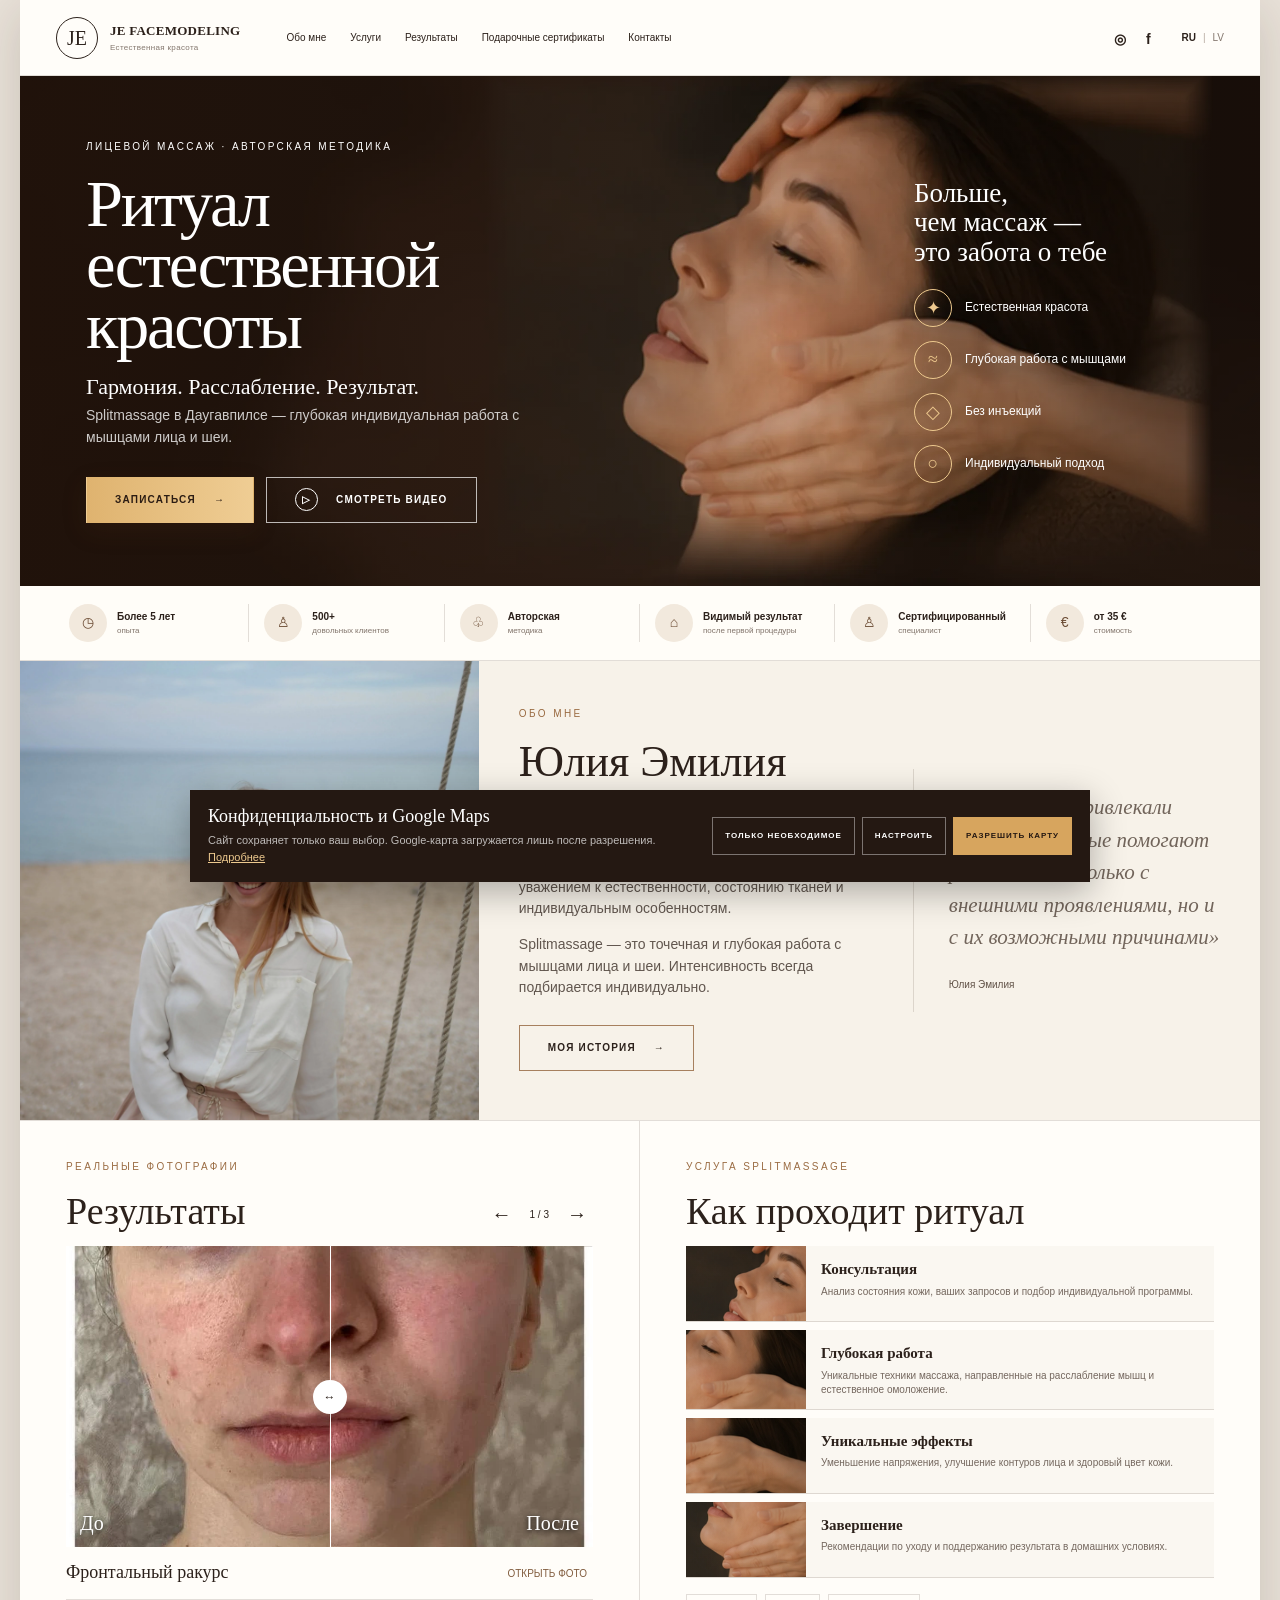
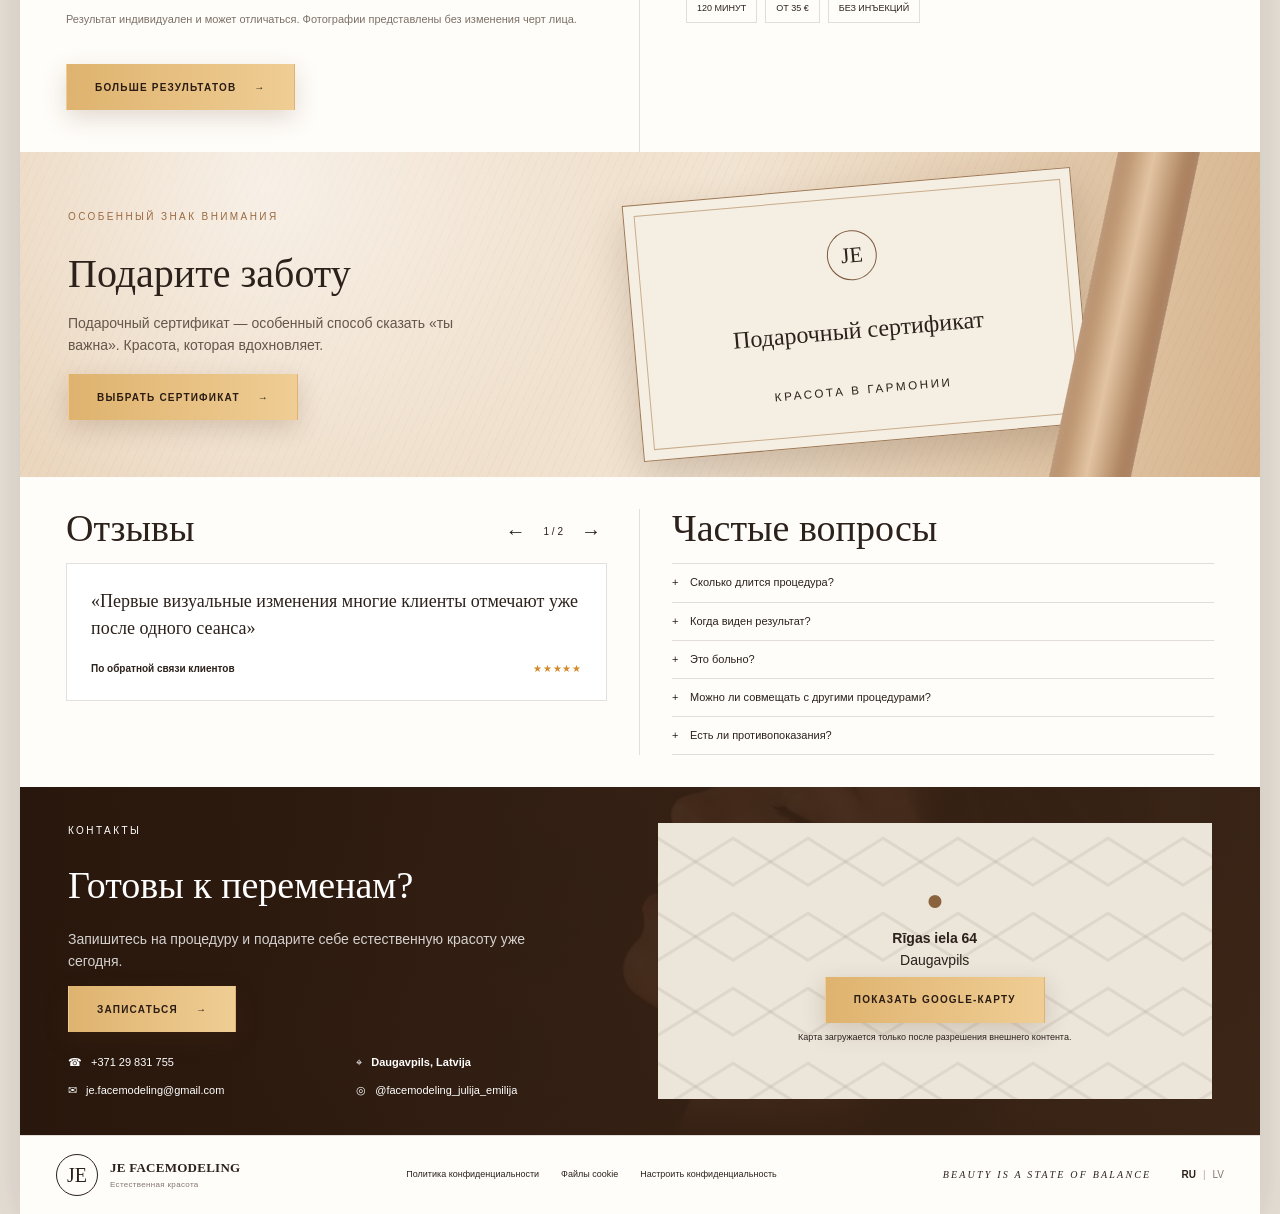
==== commit d609e9d1: "feat: redesign JE Facemodeling ritual experience" ====
--- a/index.html
+++ b/index.html
@@ -1,82 +1,21 @@
-<!DOCTYPE html>
-
-<html lang="ru">
-<head>
-<meta charset="utf-8"/>
-<meta content="width=device-width, initial-scale=1, viewport-fit=cover" name="viewport"/>
-<meta content="strict-origin-when-cross-origin" name="referrer"/><meta content="default-src 'self'; script-src 'self'; style-src 'self' 'unsafe-inline'; img-src 'self' data:; frame-src https://www.google.com https://maps.google.com; connect-src 'self'; object-src 'none'; base-uri 'self'; form-action 'self'; upgrade-insecure-requests" http-equiv="Content-Security-Policy"/><meta content="#1d1713" name="theme-color"/>
-<meta content="JE Facemodeling — Splitmassage в Даугавпилсе. Мануальная работа с мышцами лица и шеи. Юлия Эмилия, физиотерапевт и сертифицированный специалист." name="description"/>
-<meta content="JE Facemodeling — Splitmassage в Даугавпилсе" property="og:title"/>
-<meta content="Естественный подход к красоте: глубокая индивидуальная работа с мышцами лица и шеи." property="og:description"/>
-<meta content="website" property="og:type"/>
-<meta content="assets/hero-massage.webp" property="og:image"/>
-<title>JE Facemodeling — Splitmassage в Даугавпилсе</title>
-<link href="assets/ui/favicon.svg" rel="icon" type="image/svg+xml"/>
-<link href="index.html" hreflang="ru" rel="alternate"/>
-<link href="lv.html" hreflang="lv" rel="alternate"/>
-<link href="styles.css" rel="stylesheet"/>
-<script defer="" src="content.js"></script>
-<script defer="" src="app.js"></script>
-</head>
-<body>
-<a class="skip-link" href="#main">Перейти к содержанию</a>
-<div aria-hidden="true" class="scroll-progress"><span></span></div>
-<header class="site-header" data-header="">
-<a aria-label="JE Facemodeling — на главную" class="brand" href="#top">
-<span class="brand-mark">JE</span><span class="brand-name">JE Facemodeling</span>
-</a>
-<button aria-controls="site-nav" aria-expanded="false" class="menu-toggle" data-menu-toggle="" type="button">
-<span class="sr-only">Открыть меню</span><span></span><span></span>
-</button>
-<nav aria-label="Основная навигация" class="site-nav" data-nav="" id="site-nav">
-<a href="#about">Обо мне</a><a href="#service">Услуга</a><a href="#process">Как проходит</a><a href="#results">Результаты</a><a href="#faq">Вопросы</a><a href="#contacts">Контакты</a>
-<label class="language-picker"><span aria-hidden="true" class="language-picker-icon"><svg viewbox="0 0 24 24"><circle cx="12" cy="12" r="9"></circle><path d="M3 12h18M12 3c2.6 2.5 4 5.5 4 9s-1.4 6.5-4 9c-2.6-2.5-4-5.5-4-9s1.4-6.5 4-9Z"></path></svg></span><span class="language-picker-label">Язык сайта</span><select aria-label="Язык сайта" data-language-select=""><option selected="" value="index.html">RU</option><option value="lv.html">LV</option></select><span aria-hidden="true" class="language-picker-chevron"></span></label>
-</nav>
-<a class="button button-small button-gold header-cta" data-booking-link="" href="#contacts">Записаться</a>
-</header>
+<!doctype html>
+<html lang="ru"><head>
+<meta charset="utf-8"><meta name="viewport" content="width=device-width,initial-scale=1,viewport-fit=cover"><meta name="referrer" content="strict-origin-when-cross-origin"><meta http-equiv="Content-Security-Policy" content="default-src 'self'; script-src 'self'; style-src 'self' 'unsafe-inline'; img-src 'self' data:; frame-src https://www.google.com https://maps.google.com; connect-src 'self'; object-src 'none'; base-uri 'self'; form-action 'self'; upgrade-insecure-requests"><meta name="theme-color" content="#3a2418"><meta name="description" content="JE Facemodeling — Splitmassage в Даугавпилсе. Мануальная работа с мышцами лица и шеи."><meta property="og:title" content="JE Facemodeling — Splitmassage в Даугавпилсе"><meta property="og:description" content="Ритуал естественной красоты — глубокая индивидуальная работа с мышцами лица и шеи."><meta property="og:type" content="website"><meta property="og:image" content="assets/hero-massage-wide.webp">
+<title>JE Facemodeling — Splitmassage в Даугавпилсе</title><link rel="icon" href="assets/ui/favicon.svg" type="image/svg+xml"><link rel="alternate" hreflang="ru" href="index.html"><link rel="alternate" hreflang="lv" href="lv.html"><link rel="stylesheet" href="styles.css"><script defer src="content.js"></script><script defer src="app.js"></script></head>
+<body><a class="skip-link" href="#main">Перейти к содержанию</a><div class="scroll-progress" aria-hidden="true"><span></span></div><div class="site-shell">
+<header class="site-header" data-header><a class="brand" href="#top" aria-label="JE Facemodeling — на главную"><span class="brand-mark">JE</span><span class="brand-lockup"><strong>JE Facemodeling</strong><small>Естественная красота</small></span></a><button class="menu-toggle" data-menu-toggle type="button" aria-controls="site-nav" aria-expanded="false"><span class="sr-only">Открыть меню</span><span></span><span></span></button><nav class="site-nav" id="site-nav" data-nav aria-label="Основная навигация"><a href="#about">Обо мне</a><a href="#service">Услуги</a><a href="#results">Результаты</a><a href="#gift">Подарочные сертификаты</a><a href="#contacts">Контакты</a><span class="social-mini"><a data-instagram href="#" aria-label="Instagram">◎</a><a data-facebook href="#" aria-label="Facebook">f</a></span><span class="language-links" aria-label="Язык"><a class="is-active" href="index.html" data-lang-link>RU</a><i>|</i><a href="lv.html" data-lang-link>LV</a></span></nav></header>
 <main id="main">
-<section aria-labelledby="hero-title" class="hero" id="top">
-<div aria-hidden="true" class="hero-media"></div><div aria-hidden="true" class="hero-shade"></div><div aria-hidden="true" class="hero-grain"></div>
-<div class="container hero-inner">
-<div class="hero-copy reveal">
-<p class="eyebrow">Естественное омоложение</p><h1 id="hero-title">Омоложение<br/>лица руками</h1><p class="hero-subtitle">Splitmassage в Даугавпилсе</p><p class="hero-description">Глубокая работа с мышцами лица и шеи — без инъекций.</p>
-<div class="hero-actions"><a class="button button-gold" data-booking-link="" href="#contacts"><span>Записаться</span><i aria-hidden="true">↗</i></a><a class="button button-ghost" href="#service"><span>О процедуре</span><i aria-hidden="true">↓</i></a></div>
-</div>
-<div aria-label="Юлия Эмилия, специалист по Splitmassage" class="hero-signature reveal reveal-delay"><span>Юлия Эмилия</span><small>физиотерапевт · специалист Splitmassage</small></div>
-</div>
-<div class="hero-stats"><div class="container stats-grid">
-<article class="stat reveal"><span aria-hidden="true" class="stat-icon">✦</span><p class="stat-copy">500+ довольных клиентов</p></article>
-<article class="stat reveal reveal-delay-1"><span aria-hidden="true" class="stat-icon">◇</span><p class="stat-copy">Медицинское образование · физиотерапевт</p></article>
-<article class="stat reveal reveal-delay-2"><span aria-hidden="true" class="stat-icon">◷</span><p class="stat-copy">120 минут индивидуальной работы</p></article>
-<article class="stat reveal reveal-delay-3"><span aria-hidden="true" class="stat-icon">⌁</span><p class="stat-copy">Естественный подход к красоте</p></article>
-</div></div>
-</section>
-<section class="section about-section" id="about"><div class="container about-grid">
-<figure class="portrait-card reveal"><img alt="Юлия Эмилия — специалист JE Facemodeling" height="1100" src="assets/julia-emilia.webp" width="900"/><figcaption><span>Юлия Эмилия</span><small>Можно просто Юля</small></figcaption></figure>
-<div class="about-copy reveal reveal-delay"><p class="eyebrow eyebrow-dark">Обо мне</p><h2>Здоровый и осознанный<br/>подход к красоте</h2><p class="lead">Я сертифицированный специалист по Splitmassage, физиотерапевт и магистр биологии.</p><p>Меня всегда привлекали методы, которые помогают работать не только с внешними проявлениями, но и с их возможными причинами: мышечным напряжением, отёчностью и состоянием тканей.</p><p>Splitmassage — это не обычный расслабляющий косметологический массаж. Это точечная и глубокая работа с мышцами лица и шеи. Интенсивность подбирается индивидуально, а ощущения во время первых процедур могут быть непривычными.</p><p>Первые визуальные изменения многие клиенты отмечают уже после одного сеанса. При этом устойчивый результат и необходимое количество процедур всегда индивидуальны.</p><a class="text-link" data-booking-link="" href="#contacts">Связаться со мной <span aria-hidden="true">↗</span></a></div>
-</div></section>
-<section class="section service-section" id="service"><div class="container service-card reveal">
-<div class="service-visual gift-visual"><div class="gift-stage"><div aria-hidden="true" class="gift-envelope"><div class="gift-card-art"><span class="gift-card-mark">JE</span><span class="gift-card-kicker">Подарочный сертификат</span><strong>Splitmassage</strong><small>JE Facemodeling · Daugavpils</small></div><span class="gift-ribbon gift-ribbon-horizontal"></span><span class="gift-ribbon gift-ribbon-vertical"></span><span class="gift-bow"></span></div><div class="gift-message"><p class="eyebrow eyebrow-dark">Можно подарить</p><h3>Подарочный сертификат</h3><p>На сеанс Splitmassage — в электронном или печатном формате.</p><a class="text-link" data-certificate-link="" href="#contacts">Узнать подробнее <span aria-hidden="true">↗</span></a></div></div></div>
-<div class="service-content"><p class="eyebrow eyebrow-dark">Услуга</p><h2>Splitmassage</h2><p class="lead">Мануальная работа с мышцами лица и шеи с вниманием к индивидуальным особенностям.</p><p>Процедура направлена на работу с мышечным напряжением и отёчностью, а также на поддержание более свежего вида и естественных контуров лица.</p><ul class="service-benefits"><li>Работа на поверхностном и глубоком уровне</li><li>Индивидуальная интенсивность процедуры</li><li>Без инъекций и аппаратных вмешательств</li></ul><div class="service-meta"><div><span>Продолжительность</span><strong>120 минут</strong></div><div><span>Стоимость</span><strong>50 €</strong></div></div><a class="button button-dark" data-booking-link="" href="#contacts"><span>Записаться на сеанс</span><i aria-hidden="true">→</i></a></div>
-</div></section>
-<section class="section process-section" id="process"><div class="container"><div class="section-heading reveal"><p class="eyebrow eyebrow-dark">Пять этапов</p><h2>Как проходит процедура</h2><p>Спокойно, последовательно и с учётом вашего состояния в день визита.</p></div><ol class="process-list">
-<li class="reveal"><span>01</span><h3>Знакомство</h3><p>Короткая консультация и обсуждение ожиданий.</p></li><li class="reveal reveal-delay-1"><span>02</span><h3>Оценка</h3><p>Визуальная оценка тканей, отёчности и напряжения.</p></li><li class="reveal reveal-delay-2"><span>03</span><h3>Подготовка</h3><p>Мягкая подготовка кожи и мышц к глубокой работе.</p></li><li class="reveal reveal-delay-3"><span>04</span><h3>Splitmassage</h3><p>Индивидуально подобранные мануальные техники.</p></li><li class="reveal reveal-delay-4"><span>05</span><h3>Рекомендации</h3><p>Поддерживающий домашний уход и план следующих визитов.</p></li>
-</ol></div></section>
-<section class="section results-section" id="results"><div class="container"><div class="section-heading section-heading-split reveal"><div><p class="eyebrow eyebrow-dark">Реальные фотографии</p><h2>До и после процедуры</h2></div><p>Передвигайте разделитель, чтобы сравнить фотографии. Нажмите на карточку, чтобы открыть изображения в полном размере.</p></div><div aria-live="polite" class="results-grid" id="results-grid"></div><p class="result-note reveal">Результат индивидуален и может отличаться. Фотографии представлены без изменения черт лица.</p></div></section>
-<section class="section suitability-section" id="suitability"><div class="container suitability-grid"><article class="info-panel reveal"><p class="eyebrow eyebrow-dark">Когда может подойти</p><h2>Показания и ожидания</h2><ul class="check-list"><li>Ощущение напряжения в мышцах лица и шеи</li><li>Склонность к отёчности и следам усталости</li><li>Желание поддержать естественные контуры лица</li><li>Интерес к мануальным методикам без инъекций</li></ul></article><article class="info-panel info-panel-dark reveal reveal-delay"><p class="eyebrow">Важно</p><h2>Когда процедуру лучше перенести</h2><p>При острых состояниях, активных воспалениях кожи, недавних вмешательствах или плохом самочувствии процедура может быть перенесена.</p><p>Перед первым сеансом специалист уточняет состояние здоровья и при необходимости рекомендует консультацию врача.</p><a class="text-link text-link-light" data-booking-link="" href="#contacts">Уточнить перед записью <span aria-hidden="true">↗</span></a></article></div></section>
-<section class="section faq-section" id="faq"><div class="container faq-grid"><div class="section-heading reveal"><p class="eyebrow eyebrow-dark">Частые вопросы</p><h2>Что важно знать<br/>до первого визита</h2></div><div class="faq-list reveal reveal-delay">
-<details><summary>Больно ли во время процедуры?<span aria-hidden="true"></span></summary><p>Splitmassage предполагает глубокую точечную работу. В зонах выраженного напряжения возможны чувствительные ощущения. Интенсивность всегда корректируется по обратной связи клиента.</p></details><details><summary>Сколько процедур нужно для результата?<span aria-hidden="true"></span></summary><p>Количество процедур зависит от возраста, состояния тканей и поставленной задачи. После первого сеанса Юлия сможет предложить индивидуальный план.</p></details><details><summary>Когда можно увидеть изменения?<span aria-hidden="true"></span></summary><p>Некоторые клиенты замечают визуальные изменения после первого визита. Выраженность и продолжительность результата индивидуальны.</p></details><details><summary>Как подготовиться к сеансу?<span aria-hidden="true"></span></summary><p>Приходите без плотного макияжа, заранее сообщите о недавних косметологических или медицинских вмешательствах и текущем самочувствии.</p></details><details><summary>Как можно записаться?<span aria-hidden="true"></span></summary><p>Любым удобным вам способом — написать в WhatsApp или Instagram либо позвонить по указанному номеру.</p></details>
-</div></div></section>
-<section class="contacts-section" id="contacts"><div class="container"><div class="contacts-card reveal"><div class="contacts-copy">
-<div class="contact-heading-row"><p class="eyebrow">Контакты</p></div><h2>Записаться на процедуру</h2><p class="contacts-intro">Выберите удобный способ связи — ответим и подберём время.</p>
-<div class="contact-actions"><a class="button button-gold" data-whatsapp="" href="https://wa.me/37129831755"><span>Написать в WhatsApp</span><i aria-hidden="true">↗</i></a><a class="contact-phone" href="tel:+37129831755"><span>Позвонить</span><strong>+371 29 831 755</strong></a></div>
-<div class="contact-details"><div class="contact-detail"><span aria-hidden="true" class="contact-detail-icon"><svg viewbox="0 0 24 24"><path d="M12 21s7-5.2 7-12a7 7 0 1 0-14 0c0 6.8 7 12 7 12Z"></path><circle cx="12" cy="9" r="2.3"></circle></svg></span><div><small>Адрес</small><strong>Rīgas iela 64,<br/>Daugavpils</strong></div></div><div class="contact-detail"><span aria-hidden="true" class="contact-detail-icon"><svg viewbox="0 0 24 24"><circle cx="12" cy="12" r="9"></circle><path d="M12 7v5l3 2"></path></svg></span><div><small>Приём</small><strong>По предварительной записи</strong></div></div></div>
-<div class="social-block"><span>Социальные сети</span><div class="social-links"><a aria-label="Instagram" class="social-link" data-instagram="" href="https://www.instagram.com/facemodeling_julija_emilija/"><svg aria-hidden="true" viewbox="0 0 24 24"><rect height="18" rx="5" width="18" x="3" y="3"></rect><circle cx="12" cy="12" r="4"></circle><circle class="social-dot" cx="17.4" cy="6.7" r="1"></circle></svg></a><a aria-label="Facebook" class="social-link" data-facebook="" href="https://www.facebook.com/bernuveikalscloverclothes"><svg aria-hidden="true" viewbox="0 0 24 24"><path d="M14.3 21v-8h2.8l.4-3h-3.2V8.1c0-.9.3-1.6 1.7-1.6h1.7V3.8c-.3 0-1.3-.1-2.5-.1-2.5 0-4.2 1.5-4.2 4.3v2H8.2v3H11v8h3.3Z"></path></svg></a></div></div>
-</div><div class="map-card"><div class="map-card-head"><div><span>JE Facemodeling</span><strong>Rīgas iela 64, Daugavpils</strong></div><a href="https://www.google.com/maps/search/?api=1&amp;query=R%C4%ABgas%20iela%2064%2C%20Daugavpils" rel="noopener noreferrer" target="_blank">Открыть маршрут ↗</a></div><div class="map-shell" data-map-shell="" data-map-title="Google-карта: Rīgas iela 64, Daugavpils"><div class="map-placeholder" data-map-placeholder=""><div aria-hidden="true" class="map-pin">●</div><p><strong>Rīgas iela 64</strong><br/>Daugavpils</p><button class="button button-dark" data-load-map="" type="button">Показать Google-карту</button><small>Карта загружается только после разрешения внешнего контента.</small></div></div></div></div></div></section>
+<section class="hero" id="top" aria-labelledby="hero-title"><div class="hero-media" aria-hidden="true"><picture class="hero-poster"><source media="(max-width:820px)" srcset="assets/hero-massage-mobile.webp"><img src="assets/hero-massage-wide.webp" alt="" width="1600" height="900"></picture><!-- An approved procedure video can later be inserted here as <video autoplay muted loop playsinline poster="assets/hero-massage-wide.webp">. --></div><div class="hero-overlay" aria-hidden="true"></div><div class="hero-layout"><div class="hero-copy reveal"><p class="eyebrow">Лицевой массаж · авторская методика</p><h1 id="hero-title">Ритуал<br>естественной<br>красоты</h1><p class="hero-subtitle">Гармония. Расслабление. Результат.</p><p class="hero-description">Splitmassage в Даугавпилсе — глубокая индивидуальная работа с мышцами лица и шеи.</p><div class="hero-actions"><a class="button button-gold" data-booking-link href="#contacts">Записаться <span>→</span></a><a class="button button-outline" href="#process"><span class="play">▷</span> Смотреть видео</a></div></div><aside class="hero-benefits reveal reveal-delay"><h2>Больше,<br>чем массаж —<br>это забота о тебе</h2><ul><li><span>✦</span>Естественная красота</li><li><span>≈</span>Глубокая работа с мышцами</li><li><span>◇</span>Без инъекций</li><li><span>○</span>Индивидуальный подход</li></ul></aside></div></section>
+<section class="trust-strip" aria-label="Преимущества"><div><span>◷</span><p><strong>Более 5 лет</strong><small>опыта</small></p></div><div><span>♙</span><p><strong>500+</strong><small>довольных клиентов</small></p></div><div><span>♧</span><p><strong>Авторская</strong><small>методика</small></p></div><div><span>⌂</span><p><strong>Видимый результат</strong><small>после первой процедуры</small></p></div><div><span>♙</span><p><strong>Сертифицированный</strong><small>специалист</small></p></div><div><span>€</span><p><strong>от 35 €</strong><small>стоимость</small></p></div></section>
+<section class="about-section" id="about"><figure class="about-portrait reveal"><img src="assets/julia-emilia.webp" width="900" height="1100" alt="Юлия Эмилия — специалист JE Facemodeling"></figure><div class="about-copy reveal"><p class="eyebrow eyebrow-dark">Обо мне</p><h2>Юлия Эмилия</h2><p class="role">Специалист по естественному омоложению лица</p><p>Я сертифицированный специалист по Splitmassage, физиотерапевт и магистр биологии. Работаю с уважением к естественности, состоянию тканей и индивидуальным особенностям.</p><p>Splitmassage — это точечная и глубокая работа с мышцами лица и шеи. Интенсивность всегда подбирается индивидуально.</p><a class="button button-line" href="#process">Моя история <span>→</span></a></div><blockquote class="about-quote reveal">«Меня всегда привлекали методы, которые помогают работать не только с внешними проявлениями, но и с их возможными причинами»<cite>Юлия Эмилия</cite></blockquote></section>
+<section class="editorial-grid" id="service"><article class="results-panel" id="results"><div class="panel-heading"><div><p class="eyebrow eyebrow-dark">Реальные фотографии</p><h2>Результаты</h2></div><div class="slider-nav"><button type="button" data-results-prev aria-label="Предыдущий результат">←</button><span data-results-count>1 / 3</span><button type="button" data-results-next aria-label="Следующий результат">→</button></div></div><div id="results-grid" class="results-grid" aria-live="polite"></div><p class="result-note">Результат индивидуален и может отличаться. Фотографии представлены без изменения черт лица.</p><button class="button button-gold button-dark-text" type="button" data-open-current>Больше результатов <span>→</span></button></article>
+<article class="ritual-panel" id="process"><p class="eyebrow eyebrow-dark">Услуга Splitmassage</p><h2>Как проходит ритуал</h2><ol><li><span class="step-image step-one" aria-hidden="true"></span><div><strong>Консультация</strong><p>Анализ состояния кожи, ваших запросов и подбор индивидуальной программы.</p></div></li><li><span class="step-image step-two" aria-hidden="true"></span><div><strong>Глубокая работа</strong><p>Уникальные техники массажа, направленные на расслабление мышц и естественное омоложение.</p></div></li><li><span class="step-image step-three" aria-hidden="true"></span><div><strong>Уникальные эффекты</strong><p>Уменьшение напряжения, улучшение контуров лица и здоровый цвет кожи.</p></div></li><li><span class="step-image step-four" aria-hidden="true"></span><div><strong>Завершение</strong><p>Рекомендации по уходу и поддержанию результата в домашних условиях.</p></div></li></ol><div class="service-facts"><span>120 минут</span><span>от 35 €</span><span>без инъекций</span></div></article></section>
+<section class="gift-section" id="gift"><div class="gift-copy"><p class="eyebrow eyebrow-dark">Особенный знак внимания</p><h2>Подарите заботу</h2><p>Подарочный сертификат — особенный способ сказать «ты важна». Красота, которая вдохновляет.</p><a class="button button-gold button-dark-text" data-certificate-link href="#contacts">Выбрать сертификат <span>→</span></a></div><div class="certificate" aria-label="Изображение подарочного сертификата"><span class="certificate-seal">JE</span><strong>Подарочный сертификат</strong><small>красота в гармонии</small></div><div class="ribbon" aria-hidden="true"></div></section>
+<section class="social-proof"><article class="reviews" id="reviews"><div class="panel-heading"><h2>Отзывы</h2><div class="slider-nav"><button type="button" data-review-prev aria-label="Предыдущий отзыв">←</button><span data-review-count>1 / 2</span><button type="button" data-review-next aria-label="Следующий отзыв">→</button></div></div><div class="review-track" data-review-track><blockquote class="review-slide is-current"><p>«Первые визуальные изменения многие клиенты отмечают уже после одного сеанса»</p><footer><strong>По обратной связи клиентов</strong><span>★★★★★</span></footer></blockquote><blockquote class="review-slide"><p>«Интенсивность подбирается индивидуально, с вниманием к ощущениям и состоянию тканей»</p><footer><strong>Подход JE Facemodeling</strong><span>★★★★★</span></footer></blockquote></div></article><article class="faq" id="faq"><h2>Частые вопросы</h2><details><summary>Сколько длится процедура?</summary><p>Полный сеанс занимает около 120 минут.</p></details><details><summary>Когда виден результат?</summary><p>Некоторые клиенты замечают визуальные изменения после первого визита. Результат индивидуален.</p></details><details><summary>Это больно?</summary><p>В зонах напряжения возможны чувствительные ощущения. Интенсивность всегда корректируется.</p></details><details><summary>Можно ли совмещать с другими процедурами?</summary><p>Это зависит от вида и даты вмешательства. Уточните это перед записью.</p></details><details><summary>Есть ли противопоказания?</summary><p>Перед первым сеансом специалист уточняет состояние здоровья и при необходимости рекомендует консультацию врача.</p></details></article></section>
+<section class="contacts-section" id="contacts"><div class="contacts-copy"><p class="eyebrow">Контакты</p><h2>Готовы к переменам?</h2><p>Запишитесь на процедуру и подарите себе естественную красоту уже сегодня.</p><a class="button button-gold button-dark-text" data-whatsapp href="#">Записаться <span>→</span></a><div class="contact-list"><a href="tel:+37129831755">☎ <span>+371 29 831 755</span></a><span>⌖ <b>Daugavpils, Latvija</b></span><a href="mailto:je.facemodeling@gmail.com">✉ <span>je.facemodeling@gmail.com</span></a><a data-instagram href="#">◎ <span>@facemodeling_julija_emilija</span></a></div></div><div class="map-card"><div class="map-shell" data-map-shell data-map-title="Google-карта: Rīgas iela 64, Daugavpils"><div class="map-placeholder" data-map-placeholder><div class="map-pin" aria-hidden="true">●</div><p><strong>Rīgas iela 64</strong><br>Daugavpils</p><button class="button button-gold button-dark-text" data-load-map type="button">Показать Google-карту</button><small>Карта загружается только после разрешения внешнего контента.</small></div></div></div></section>
 </main>
-<footer class="site-footer"><div class="container footer-grid"><a class="brand brand-dark" href="#top"><span class="brand-mark">JE</span><span class="brand-name">JE Facemodeling</span></a><p>© <span data-year=""></span> JE Facemodeling. Daugavpils.</p><nav aria-label="Юридическая информация"><a href="privacy.html">Политика конфиденциальности</a><a href="cookies.html">Файлы cookie</a><button class="footer-button" data-cookie-settings="" type="button">Настроить конфиденциальность</button></nav></div></footer>
-<div aria-label="Быстрая запись" class="mobile-booking"><a data-booking-link="" href="#contacts">Записаться <span aria-hidden="true">↗</span></a></div>
-<div class="cookie-banner" data-cookie-banner="" hidden=""><div><strong>Конфиденциальность и Google Maps</strong><p>Сайт сохраняет только ваш выбор. Google-карта загружается лишь после разрешения. <a href="cookies.html">Подробнее</a></p></div><div class="cookie-actions"><button class="button button-cookie-secondary" data-cookie-necessary="" type="button">Только необходимое</button><button class="button button-cookie-settings" data-cookie-settings="" type="button">Настроить</button><button class="button button-cookie-primary" data-cookie-accept="" type="button">Разрешить карту</button></div></div>
-<dialog aria-labelledby="consent-title" class="consent-dialog" data-consent-dialog=""><form method="dialog"><div class="dialog-head"><div><p class="eyebrow eyebrow-dark">Настроить</p><h2 id="consent-title">Ваш выбор конфиденциальности</h2></div><button aria-label="Закрыть" class="icon-button" value="cancel">×</button></div><div class="consent-option"><div><strong>Необходимое локальное хранение</strong><p>Сохраняет выбранные настройки на 6 месяцев.</p></div><span class="always-on">Всегда включено</span></div><label class="consent-option"><div><strong>Google Maps</strong><p>Разрешает загрузить внешнюю карту Google.</p></div><input data-external-toggle="" type="checkbox"/><span aria-hidden="true" class="switch"></span></label><div class="dialog-actions"><button class="button button-ghost-dark" value="cancel">Отмена</button><button class="button button-dark" data-save-consent="" value="default">Сохранить выбор</button></div></form></dialog>
-<dialog aria-labelledby="lightbox-title" class="lightbox" data-lightbox=""><div class="lightbox-frame"><button aria-label="Закрыть" class="lightbox-close" data-lightbox-close="" type="button">×</button><button aria-label="Предыдущий результат" class="lightbox-arrow lightbox-prev" data-lightbox-prev="" type="button">←</button><div class="lightbox-content"><div class="lightbox-title-row"><div><span>Результат</span><h2 data-lightbox-title="" id="lightbox-title"></h2></div><small>Фото можно увеличить стандартным жестом браузера</small></div><div class="lightbox-images"><figure><img alt="" data-lightbox-before=""/><figcaption>До</figcaption></figure><figure><img alt="" data-lightbox-after=""/><figcaption>После</figcaption></figure></div></div><button aria-label="Следующий результат" class="lightbox-arrow lightbox-next" data-lightbox-next="" type="button">→</button></div></dialog>
-</body></html>+<footer class="site-footer"><a class="brand brand-dark" href="#top"><span class="brand-mark">JE</span><span class="brand-lockup"><strong>JE Facemodeling</strong><small>Естественная красота</small></span></a><nav aria-label="Юридическая информация"><a href="privacy.html">Политика конфиденциальности</a><a href="cookies.html">Файлы cookie</a><button class="footer-button" data-cookie-settings type="button">Настроить конфиденциальность</button></nav><span class="footer-motto">Beauty is a state of balance</span><span class="language-links"><a class="is-active" href="index.html">RU</a><i>|</i><a href="lv.html">LV</a></span></footer></div>
+<div class="mobile-booking" aria-label="Быстрая запись"><a data-booking-link href="#contacts">Записаться <span>↗</span></a></div><div class="cookie-banner" data-cookie-banner hidden><div><strong>Конфиденциальность и Google Maps</strong><p>Сайт сохраняет только ваш выбор. Google-карта загружается лишь после разрешения. <a href="cookies.html">Подробнее</a></p></div><div class="cookie-actions"><button class="button button-cookie-secondary" data-cookie-necessary type="button">Только необходимое</button><button class="button button-cookie-settings" data-cookie-settings type="button">Настроить</button><button class="button button-cookie-primary" data-cookie-accept type="button">Разрешить карту</button></div></div>
+<dialog class="consent-dialog" data-consent-dialog aria-labelledby="consent-title"><form method="dialog"><div class="dialog-head"><div><p class="eyebrow eyebrow-dark">Настроить</p><h2 id="consent-title">Ваш выбор конфиденциальности</h2></div><button class="icon-button" value="cancel" aria-label="Закрыть">×</button></div><div class="consent-option"><div><strong>Необходимое локальное хранение</strong><p>Сохраняет выбранные настройки на 6 месяцев.</p></div><span class="always-on">Всегда включено</span></div><label class="consent-option"><div><strong>Google Maps</strong><p>Разрешает загрузить внешнюю карту Google.</p></div><input type="checkbox" data-external-toggle><span class="switch" aria-hidden="true"></span></label><div class="dialog-actions"><button class="button button-line" value="cancel">Отмена</button><button class="button button-dark" value="default" data-save-consent>Сохранить выбор</button></div></form></dialog>
+<dialog class="lightbox" data-lightbox aria-labelledby="lightbox-title"><div class="lightbox-frame"><button class="lightbox-close" data-lightbox-close type="button" aria-label="Закрыть">×</button><button class="lightbox-arrow" data-lightbox-prev type="button" aria-label="Предыдущий результат">←</button><div class="lightbox-content"><div class="lightbox-title-row"><div><span>Результат</span><h2 id="lightbox-title" data-lightbox-title></h2></div><small>Фото можно увеличить стандартным жестом браузера</small></div><div class="lightbox-images"><figure><img data-lightbox-before alt=""><figcaption>До</figcaption></figure><figure><img data-lightbox-after alt=""><figcaption>После</figcaption></figure></div></div><button class="lightbox-arrow" data-lightbox-next type="button" aria-label="Следующий результат">→</button></div></dialog>
+</body></html>
--- a/styles.css
+++ b/styles.css
@@ -1,1243 +1,20 @@
-:root {
-  --ink: #241b16;
-  --ink-soft: #51443a;
-  --espresso: #171310;
-  --brown: #33261e;
-  --cream: #f7f0e7;
-  --cream-2: #efe3d4;
-  --paper: #fffaf3;
-  --gold: #c89a62;
-  --gold-light: #e4c391;
-  --line: rgba(68, 48, 35, .16);
-  --white-line: rgba(255,255,255,.18);
-  --shadow: 0 30px 80px rgba(48, 32, 21, .13);
-  --radius: 24px;
-  --serif: "Bodoni 72", Didot, "Iowan Old Style", Georgia, serif;
-  --sans: Inter, -apple-system, BlinkMacSystemFont, "Segoe UI", Arial, sans-serif;
-  --header-h: 84px;
-}
-
-* { box-sizing: border-box; }
-html { scroll-behavior: smooth; scroll-padding-top: 90px; }
-body {
-  margin: 0;
-  color: var(--ink);
-  background: var(--cream);
-  font-family: var(--sans);
-  font-size: 16px;
-  line-height: 1.65;
-  text-rendering: optimizeLegibility;
-  -webkit-font-smoothing: antialiased;
-}
-body.menu-open, body.modal-open { overflow: hidden; }
-img { max-width: 100%; display: block; }
-a { color: inherit; }
-button, input { font: inherit; }
-button { color: inherit; }
-::selection { background: var(--gold-light); color: var(--espresso); }
-
-.sr-only {
-  position: absolute; width: 1px; height: 1px; padding: 0; margin: -1px;
-  overflow: hidden; clip: rect(0,0,0,0); white-space: nowrap; border: 0;
-}
-.skip-link {
-  position: fixed; left: 20px; top: -100px; z-index: 1000;
-  padding: 12px 18px; background: var(--paper); color: var(--ink); border-radius: 10px;
-}
-.skip-link:focus { top: 20px; }
-.container { width: min(1180px, calc(100% - 48px)); margin-inline: auto; }
-.section { padding: 118px 0; position: relative; }
-
-.scroll-progress { position: fixed; inset: 0 0 auto 0; height: 2px; z-index: 100; pointer-events: none; }
-.scroll-progress span { display: block; width: 0; height: 100%; background: linear-gradient(90deg, var(--gold), var(--gold-light)); }
-
-.site-header {
-  position: fixed; inset: 0 0 auto 0; z-index: 90; height: var(--header-h);
-  display: grid; grid-template-columns: auto 1fr auto; align-items: center; gap: 28px;
-  padding: 0 max(28px, calc((100vw - 1280px)/2));
-  color: #fff; transition: background .4s ease, height .4s ease, box-shadow .4s ease, color .4s ease;
-}
-.site-header.is-scrolled {
-  height: 68px; color: var(--ink); background: rgba(250, 245, 238, .86);
-  backdrop-filter: blur(18px); -webkit-backdrop-filter: blur(18px);
-  box-shadow: 0 1px 0 rgba(63,45,34,.09);
-}
-.brand { display: inline-flex; align-items: center; gap: 13px; text-decoration: none; white-space: nowrap; }
-.brand-mark {
-  width: 42px; height: 42px; border: 1px solid currentColor; border-radius: 50%;
-  display: grid; place-items: center; font-family: var(--serif); font-size: 18px; letter-spacing: -.04em;
-  transition: transform .4s cubic-bezier(.2,.8,.2,1), background .4s ease;
-}
-.brand:hover .brand-mark { transform: rotate(-8deg) scale(1.04); background: rgba(255,255,255,.08); }
-.brand-name { font-family: var(--serif); font-size: 16px; letter-spacing: .13em; text-transform: uppercase; }
-.site-nav { display: flex; justify-content: center; gap: clamp(16px, 2vw, 32px); }
-.site-nav a { position: relative; text-decoration: none; font-size: 12px; letter-spacing: .09em; text-transform: uppercase; }
-.site-nav a::after {
-  content: ""; position: absolute; left: 0; right: 100%; bottom: -8px; height: 1px;
-  background: currentColor; transition: right .35s cubic-bezier(.2,.8,.2,1);
-}
-.site-nav a:hover::after, .site-nav a:focus-visible::after { right: 0; }
-.menu-toggle { display: none; }
-
-.button {
-  --btn-bg: transparent; --btn-color: inherit; --btn-border: currentColor;
-  position: relative; isolation: isolate; overflow: hidden;
-  min-height: 52px; padding: 0 24px; border: 1px solid var(--btn-border); border-radius: 2px;
-  background: var(--btn-bg); color: var(--btn-color); text-decoration: none;
-  display: inline-flex; align-items: center; justify-content: center; gap: 24px;
-  font-size: 11px; font-weight: 600; letter-spacing: .1em; text-transform: uppercase;
-  cursor: pointer; transition: color .35s ease, border-color .35s ease, transform .35s cubic-bezier(.2,.8,.2,1), box-shadow .35s ease;
-}
-.button::before {
-  content: ""; position: absolute; z-index: -1; inset: 0;
-  background: linear-gradient(110deg, transparent 5%, rgba(255,255,255,.34) 45%, transparent 70%);
-  transform: translateX(-140%); transition: transform .75s cubic-bezier(.2,.8,.2,1);
-}
-.button::after {
-  content: ""; position: absolute; z-index: -2; inset: 0;
-  background: rgba(255,255,255,.08); transform: scaleX(0); transform-origin: right;
-  transition: transform .45s cubic-bezier(.2,.8,.2,1);
-}
-.button:hover { transform: translateY(-3px); box-shadow: 0 14px 28px rgba(15,10,7,.18); }
-.button:hover::before { transform: translateX(140%); }
-.button:hover::after { transform: scaleX(1); transform-origin: left; }
-.button i { font-style: normal; font-size: 16px; transition: transform .35s ease; }
-.button:hover i { transform: translate(3px,-2px); }
-.button:focus-visible, a:focus-visible, summary:focus-visible { outline: 2px solid var(--gold); outline-offset: 4px; }
-.button-small { min-height: 42px; padding-inline: 19px; }
-.button-gold { --btn-bg: var(--gold); --btn-color: #fff; --btn-border: var(--gold); }
-.button-ghost { --btn-bg: transparent; --btn-color: #fff; --btn-border: rgba(255,255,255,.55); }
-.button-dark { --btn-bg: var(--espresso); --btn-color: #fff; --btn-border: var(--espresso); }
-.button-light { --btn-bg: rgba(255,255,255,.92); --btn-color: var(--ink); --btn-border: rgba(255,255,255,.92); }
-.button-ghost-dark { --btn-bg: transparent; --btn-color: var(--ink); --btn-border: rgba(36,27,22,.35); }
-
-.hero {
-  min-height: 900px; height: max(900px, 100svh); color: #fff; background: var(--espresso);
-  position: relative; display: flex; flex-direction: column; overflow: hidden;
-}
-.hero-media {
-  position: absolute; inset: 0; background-image: url('assets/hero-massage.webp');
-  background-size: cover; background-position: 76% 50%; transform: scale(1.035);
-  animation: hero-breathe 14s ease-in-out infinite alternate;
-}
-.hero-shade {
-  position: absolute; inset: 0;
-  background:
-    linear-gradient(90deg, rgba(19,15,12,.98) 0%, rgba(24,18,14,.90) 35%, rgba(26,18,13,.4) 62%, rgba(18,13,10,.18) 100%),
-    linear-gradient(0deg, rgba(15,11,9,.75) 0%, transparent 42%);
-}
-.hero-grain { position: absolute; inset: 0; opacity: .11; mix-blend-mode: soft-light; pointer-events: none; background-image: url("data:image/svg+xml,%3Csvg viewBox='0 0 180 180' xmlns='http://www.w3.org/2000/svg'%3E%3Cfilter id='n'%3E%3CfeTurbulence type='fractalNoise' baseFrequency='.85' numOctaves='3' stitchTiles='stitch'/%3E%3C/filter%3E%3Crect width='100%25' height='100%25' filter='url(%23n)' opacity='.55'/%3E%3C/svg%3E"); }
-@keyframes hero-breathe { to { transform: scale(1.08) translate3d(-.6%, -.4%, 0); } }
-.hero-inner { position: relative; z-index: 2; flex: 1; display: flex; align-items: center; padding-top: 90px; }
-.hero-copy { max-width: 620px; margin-top: -10px; }
-.eyebrow { margin: 0 0 18px; color: var(--gold-light); font-size: 11px; font-weight: 600; letter-spacing: .2em; text-transform: uppercase; }
-.eyebrow-dark { color: #a87543; }
-.hero h1, h2 { font-family: var(--serif); font-weight: 400; letter-spacing: -.035em; }
-.hero h1 { margin: 0; font-size: clamp(68px, 7vw, 112px); line-height: .91; text-wrap: balance; }
-.hero-subtitle { margin: 30px 0 12px; font-family: var(--serif); font-size: 23px; }
-.hero-description { max-width: 500px; margin: 0; color: rgba(255,255,255,.76); font-size: 16px; line-height: 1.7; }
-.hero-actions { display: flex; flex-wrap: wrap; gap: 14px; margin-top: 36px; }
-.hero-signature {
-  position: absolute; right: 0; bottom: 174px; display: flex; flex-direction: column; align-items: flex-end;
-  padding-right: 14px; text-shadow: 0 2px 14px rgba(0,0,0,.35);
-}
-.hero-signature span { font-family: var(--serif); font-style: italic; font-size: 27px; }
-.hero-signature small { color: rgba(255,255,255,.68); letter-spacing: .08em; }
-.hero-stats { position: relative; z-index: 2; border-top: 1px solid var(--white-line); background: rgba(17,13,10,.48); backdrop-filter: blur(8px); }
-.stats-grid { display: grid; grid-template-columns: repeat(4, 1fr); min-height: 132px; }
-.stat { display: flex; align-items: center; gap: 18px; padding: 25px 28px; border-right: 1px solid var(--white-line); }
-.stat:first-child { padding-left: 0; }
-.stat:last-child { border-right: 0; }
-.stat-icon { width: 42px; height: 42px; flex: 0 0 auto; border: 1px solid rgba(228,195,145,.55); border-radius: 50%; display: grid; place-items: center; color: var(--gold-light); }
-.stat div { display: flex; flex-direction: column; }
-.stat strong { font-family: var(--serif); font-size: 21px; font-weight: 400; }
-.stat span:last-child { color: rgba(255,255,255,.63); font-size: 12px; line-height: 1.45; }
-
-.about-section { background: var(--paper); overflow: hidden; }
-.about-section::after { content: "JE"; position: absolute; right: -25px; bottom: -145px; font: 360px/.8 var(--serif); color: rgba(126,91,62,.035); pointer-events: none; }
-.about-grid { display: grid; grid-template-columns: minmax(320px, .85fr) 1.15fr; gap: clamp(60px, 8vw, 130px); align-items: center; }
-.portrait-card { margin: 0; position: relative; }
-.portrait-card::before { content: ""; position: absolute; inset: -20px 20px 20px -20px; border: 1px solid rgba(168,117,67,.26); border-radius: 220px 220px 8px 8px; pointer-events: none; }
-.portrait-card img { aspect-ratio: .78; object-fit: cover; object-position: 50% 42%; border-radius: 220px 220px 8px 8px; box-shadow: var(--shadow); }
-.portrait-card figcaption { position: absolute; right: -34px; bottom: 34px; padding: 18px 22px; background: rgba(255,250,243,.88); backdrop-filter: blur(12px); border: 1px solid rgba(80,57,42,.12); box-shadow: 0 20px 45px rgba(37,26,18,.11); }
-.portrait-card figcaption span, .portrait-card figcaption small { display: block; }
-.portrait-card figcaption span { font-family: var(--serif); font-size: 21px; }
-.portrait-card figcaption small { color: #7b6a5d; }
-.about-copy h2, .section-heading h2, .service-content h2, .info-panel h2, .contacts-copy h2, .faq-section h2 { margin: 0 0 26px; font-size: clamp(42px, 5vw, 72px); line-height: 1.02; }
-.lead { font-family: var(--serif); font-size: clamp(21px, 2.1vw, 29px); line-height: 1.42; color: #443329; }
-.about-copy > p:not(.eyebrow):not(.lead) { color: var(--ink-soft); }
-.text-link { display: inline-flex; gap: 12px; align-items: center; padding-bottom: 5px; border-bottom: 1px solid currentColor; color: #7c542f; text-decoration: none; font-size: 12px; font-weight: 700; letter-spacing: .11em; text-transform: uppercase; }
-.text-link span { transition: transform .3s ease; }
-.text-link:hover span { transform: translate(4px,-4px); }
-
-.service-section { padding-top: 0; background: linear-gradient(180deg, var(--paper) 0%, var(--cream) 100%); }
-.service-card { min-height: 610px; display: grid; grid-template-columns: .9fr 1.1fr; overflow: hidden; background: #eadbca; border-radius: var(--radius); box-shadow: var(--shadow); }
-.service-visual { position: relative; min-height: 570px; overflow: hidden; }
-.gift-visual {
-  background:
-    radial-gradient(circle at 18% 12%, rgba(255,255,255,.72), transparent 32%),
-    linear-gradient(145deg, #ead9c6 0%, #cfad8c 55%, #9f7758 100%);
-}
-.gift-visual::before, .gift-visual::after { content: ""; position: absolute; border: 1px solid rgba(255,255,255,.42); border-radius: 50%; }
-.gift-visual::before { width: 440px; height: 440px; left: -240px; bottom: -235px; }
-.gift-visual::after { width: 350px; height: 350px; right: -175px; top: -170px; }
-.gift-stage { position: relative; z-index: 1; height: 100%; min-height: 570px; display: flex; flex-direction: column; justify-content: center; align-items: center; gap: 38px; padding: 58px 40px 48px; }
-.gift-envelope { position: relative; width: min(88%, 420px); aspect-ratio: 1.48; transform: rotate(-4deg); filter: drop-shadow(0 28px 40px rgba(63,40,24,.22)); transition: transform .7s cubic-bezier(.2,.8,.2,1); }
-.service-card:hover .gift-envelope { transform: rotate(-1deg) translateY(-7px); }
-.gift-card-art { position: absolute; inset: 8% 4% 6%; display: flex; flex-direction: column; align-items: center; justify-content: center; padding: 28px; color: #5a3d2c; text-align: center; background: linear-gradient(135deg, #fffaf1, #efe0ce); border: 1px solid rgba(95,61,39,.18); box-shadow: inset 0 0 0 8px rgba(255,255,255,.42); }
-.gift-card-art::before { content: ""; position: absolute; inset: 15px; border: 1px solid rgba(166,112,65,.24); pointer-events: none; }
-.gift-card-mark { width: 48px; height: 48px; display: grid; place-items: center; margin-bottom: 12px; border: 1px solid #9c714e; border-radius: 50%; font-family: var(--serif); font-size: 18px; }
-.gift-card-kicker { color: #9b704c; font-size: 10px; letter-spacing: .18em; text-transform: uppercase; }
-.gift-card-art strong { margin: 7px 0 12px; font: 400 clamp(30px, 4vw, 43px)/1 var(--serif); }
-.gift-card-art small { color: #8a7464; letter-spacing: .08em; }
-.gift-ribbon { position: absolute; z-index: 2; display: block; background: linear-gradient(90deg, #af7b48, #d5ad78 48%, #9e693a); box-shadow: 0 2px 8px rgba(74,45,24,.22); }
-.gift-ribbon-horizontal { left: 0; right: 0; top: 46%; height: 30px; }
-.gift-ribbon-vertical { top: 0; bottom: 0; left: 48%; width: 30px; }
-.gift-bow { position: absolute; z-index: 3; left: 49%; top: 46%; width: 58px; height: 40px; transform: translate(-50%,-50%); }
-.gift-bow::before, .gift-bow::after { content: ""; position: absolute; top: 0; width: 34px; height: 34px; border: 10px solid #b17c48; border-radius: 50% 50% 45% 50%; }
-.gift-bow::before { right: 50%; transform: rotate(18deg); }
-.gift-bow::after { left: 50%; transform: rotate(-18deg); }
-.gift-message { width: min(90%, 420px); text-align: left; }
-.gift-message .eyebrow { margin-bottom: 8px; }
-.gift-message h3 { margin: 0 0 8px; font: 400 clamp(28px, 3vw, 38px)/1.05 var(--serif); }
-.gift-message p:not(.eyebrow) { margin: 0 0 18px; color: rgba(58,40,29,.74); font-size: 13px; }
-.service-content { padding: clamp(48px, 6vw, 90px); display: flex; flex-direction: column; justify-content: center; background: rgba(255,250,243,.83); }
-.service-content > p:not(.eyebrow):not(.lead) { color: var(--ink-soft); }
-.service-benefits { display: grid; gap: 10px; margin: 22px 0 30px; padding: 0; list-style: none; }
-.service-benefits li { position: relative; padding-left: 27px; }
-.service-benefits li::before { content: ""; position: absolute; left: 0; top: .58em; width: 12px; height: 12px; border: 1px solid var(--gold); border-radius: 50%; }
-.service-benefits li::after { content: ""; position: absolute; left: 4px; top: calc(.58em + 4px); width: 4px; height: 4px; background: var(--gold); border-radius: 50%; }
-.service-meta { display: grid; grid-template-columns: repeat(2, 1fr); border-block: 1px solid var(--line); margin-bottom: 28px; }
-.service-meta div { padding: 18px 0; display: flex; flex-direction: column; }
-.service-meta div + div { padding-left: 24px; border-left: 1px solid var(--line); }
-.service-meta span { color: #806f62; font-size: 12px; }
-.service-meta strong { font-family: var(--serif); font-size: 28px; font-weight: 400; }
-.service-content .button { align-self: flex-start; }
-
-.process-section { background: var(--cream); }
-.section-heading { max-width: 700px; margin-bottom: 58px; }
-.section-heading > p:last-child { color: var(--ink-soft); max-width: 600px; }
-.process-list { display: grid; grid-template-columns: repeat(5, 1fr); margin: 0; padding: 0; list-style: none; counter-reset: steps; }
-.process-list li { position: relative; padding: 30px 30px 26px; min-height: 240px; border-top: 1px solid var(--line); border-bottom: 1px solid var(--line); border-right: 1px solid var(--line); }
-.process-list li:first-child { border-left: 1px solid var(--line); }
-.process-list li::after { content: ""; position: absolute; left: 30px; right: 100%; bottom: -1px; height: 2px; background: var(--gold); transition: right .5s ease; }
-.process-list li:hover::after { right: 30px; }
-.process-list li > span { color: var(--gold); font-family: var(--serif); font-style: italic; }
-.process-list h3 { margin: 42px 0 9px; font-family: var(--serif); font-size: 23px; font-weight: 400; }
-.process-list p { margin: 0; color: var(--ink-soft); font-size: 13px; }
-
-.results-section { background: var(--paper); }
-.section-heading-split { max-width: none; display: grid; grid-template-columns: 1fr .75fr; gap: 80px; align-items: end; }
-.section-heading-split > p { margin-bottom: 22px; }
-.results-grid { display: grid; grid-template-columns: repeat(3, 1fr); gap: 24px; }
-.result-card { margin: 0; position: relative; }
-.compare {
-  --position: 50%; position: relative; overflow: hidden; aspect-ratio: 4/5.15;
-  background: #d6cabd; border-radius: 3px; cursor: ew-resize; box-shadow: 0 20px 50px rgba(61,42,28,.12);
-}
-.compare img { position: absolute; inset: 0; width: 100%; height: 100%; object-fit: cover; object-position: center 52%; user-select: none; pointer-events: none; }
-.compare .after-image { clip-path: inset(0 0 0 var(--position)); }
-.compare-divider { position: absolute; top: 0; bottom: 0; left: var(--position); width: 2px; background: rgba(255,255,255,.95); transform: translateX(-1px); pointer-events: none; box-shadow: 0 0 18px rgba(0,0,0,.3); }
-.compare-handle { position: absolute; top: 50%; left: var(--position); width: 48px; height: 48px; border-radius: 50%; transform: translate(-50%,-50%); background: rgba(255,250,243,.93); color: var(--ink); display: grid; place-items: center; pointer-events: none; box-shadow: 0 8px 30px rgba(0,0,0,.2); }
-.compare-handle::before { content: "↔"; font-size: 18px; }
-.compare-label { position: absolute; top: 18px; z-index: 2; padding: 6px 10px; background: rgba(23,19,16,.65); color: #fff; font-size: 10px; letter-spacing: .12em; text-transform: uppercase; backdrop-filter: blur(6px); pointer-events: none; }
-.compare-label-before { left: 16px; }
-.compare-label-after { right: 16px; }
-.compare input[type="range"] { position: absolute; inset: 0; width: 100%; height: 100%; margin: 0; opacity: 0; cursor: ew-resize; }
-.result-caption { display: flex; align-items: center; justify-content: space-between; gap: 15px; padding: 17px 2px 0; }
-.result-caption span { font-family: var(--serif); font-size: 21px; }
-.result-caption button { border: 0; border-bottom: 1px solid currentColor; background: transparent; padding: 4px 0; color: #765538; cursor: pointer; font-size: 10px; letter-spacing: .1em; text-transform: uppercase; }
-.result-note { margin: 28px 0 0; color: #827268; font-size: 12px; }
-
-.suitability-section { background: #e9dccd; }
-.suitability-grid { display: grid; grid-template-columns: 1fr 1fr; gap: 24px; }
-.info-panel { min-height: 480px; padding: clamp(44px, 6vw, 78px); background: rgba(255,250,243,.8); border: 1px solid rgba(80,55,38,.1); }
-.info-panel-dark { color: #fff; background: var(--brown); border-color: transparent; }
-.info-panel-dark p:not(.eyebrow) { color: rgba(255,255,255,.72); }
-.text-link-light { color: var(--gold-light); }
-.check-list { display: grid; gap: 14px; padding: 0; list-style: none; }
-.check-list li { position: relative; padding-left: 28px; }
-.check-list li::before { content: "✓"; position: absolute; left: 0; color: var(--gold); }
-
-.faq-section { background: var(--paper); }
-.faq-grid { display: grid; grid-template-columns: .72fr 1.28fr; gap: 100px; align-items: start; }
-.faq-list { border-top: 1px solid var(--line); }
-details { border-bottom: 1px solid var(--line); }
-summary { list-style: none; cursor: pointer; padding: 26px 55px 26px 0; position: relative; font-family: var(--serif); font-size: 22px; }
-summary::-webkit-details-marker { display: none; }
-summary span, summary span::after { position: absolute; right: 4px; top: 50%; width: 18px; height: 1px; background: var(--ink); transition: transform .3s ease; }
-summary span::after { content: ""; right: 0; top: 0; transform: rotate(90deg); }
-details[open] summary span::after { transform: rotate(0); }
-details p { margin: -4px 55px 28px 0; color: var(--ink-soft); }
-
-.contacts-section { padding: 110px 0; background: linear-gradient(180deg, #e9dccd 0%, var(--cream) 100%); }
-.contacts-card { display: grid; grid-template-columns: minmax(0, .88fr) minmax(0, 1.12fr); min-height: 500px; overflow: hidden; border-radius: var(--radius); background: var(--espresso); box-shadow: var(--shadow); }
-.contacts-copy { min-width: 0; padding: clamp(54px, 5.6vw, 82px); color: #fff; background: radial-gradient(circle at 16% 0%, rgba(200,154,98,.13), transparent 35%), var(--espresso); }
-.contacts-copy h2 { max-width: 520px; margin-bottom: 20px; color: #fff; font-size: clamp(48px, 5.2vw, 74px); overflow-wrap: normal; }
-.contacts-intro { max-width: 450px; margin: 0; color: rgba(255,255,255,.66); }
-.contact-actions { display: flex; align-items: center; flex-wrap: wrap; gap: 22px; margin: 34px 0 36px; }
-.contact-phone { display: flex; flex-direction: column; color: #fff; text-decoration: none; }
-.contact-phone span { color: rgba(255,255,255,.48); font-size: 10px; letter-spacing: .13em; text-transform: uppercase; }
-.contact-phone strong { font: 400 22px/1.25 var(--serif); }
-.contact-phone:hover strong { color: var(--gold-light); }
-.contact-details { display: grid; grid-template-columns: 1fr 1fr; gap: 12px; padding-top: 25px; border-top: 1px solid var(--white-line); }
-.contact-detail { display: flex; gap: 13px; align-items: flex-start; padding: 15px 14px; border: 1px solid rgba(255,255,255,.12); background: rgba(255,255,255,.035); }
-.contact-detail-icon { width: 34px; height: 34px; flex: 0 0 auto; display: grid; place-items: center; border: 1px solid rgba(228,195,145,.38); border-radius: 50%; color: var(--gold-light); }
-.contact-detail-icon svg { width: 17px; height: 17px; fill: none; stroke: currentColor; stroke-width: 1.5; }
-.contact-detail div { display: flex; flex-direction: column; }
-.contact-detail small { color: rgba(255,255,255,.44); font-size: 9px; letter-spacing: .12em; text-transform: uppercase; }
-.contact-detail strong { margin-top: 3px; font: 400 16px/1.35 var(--serif); }
-.social-block { display: flex; align-items: center; justify-content: space-between; gap: 18px; margin-top: 28px; }
-.social-block > span { color: rgba(255,255,255,.48); font-size: 10px; letter-spacing: .12em; text-transform: uppercase; }
-.social-links { display: flex; gap: 10px; }
-.social-link { width: 44px; height: 44px; display: grid; place-items: center; border: 1px solid rgba(255,255,255,.22); border-radius: 50%; color: #fff; transition: transform .35s ease, color .35s ease, border-color .35s ease, background .35s ease; }
-.social-link:hover { transform: translateY(-4px); color: var(--espresso); border-color: var(--gold-light); background: var(--gold-light); }
-.social-link svg { width: 19px; height: 19px; fill: none; stroke: currentColor; stroke-width: 1.5; }
-.social-link [d] { fill: currentColor; stroke: none; }
-.social-link .social-dot { fill: currentColor; stroke: none; }
-.map-card { min-width: 0; padding: 18px; display: flex; flex-direction: column; background: #f2e8dc; }
-.map-card-head { display: flex; justify-content: space-between; align-items: center; gap: 20px; min-height: 66px; padding: 4px 8px 16px; }
-.map-card-head div { display: flex; flex-direction: column; }
-.map-card-head span { color: #9b7657; font-size: 9px; letter-spacing: .14em; text-transform: uppercase; }
-.map-card-head strong { font: 400 18px/1.25 var(--serif); }
-.map-card-head a { flex: 0 0 auto; color: #7a5434; text-decoration: none; border-bottom: 1px solid currentColor; font-size: 10px; letter-spacing: .09em; text-transform: uppercase; }
-.map-shell { flex: 1; min-height: 400px; background: #d8cec2; position: relative; overflow: hidden; border-radius: 14px; }
-.map-shell iframe { width: 100%; height: 100%; min-height: 400px; border: 0; filter: sepia(.18) saturate(.72) contrast(.94); }
-.map-placeholder { position: absolute; inset: 0; display: grid; place-content: center; justify-items: center; text-align: center; padding: 34px; background:
-  linear-gradient(rgba(248,241,232,.88), rgba(232,218,203,.84)),
-  repeating-linear-gradient(25deg, transparent 0 34px, rgba(75,56,42,.08) 34px 36px),
-  repeating-linear-gradient(115deg, transparent 0 52px, rgba(75,56,42,.08) 52px 54px);
-}
-.map-placeholder p { margin: 20px 0 18px; font-family: var(--serif); font-size: 25px; }
-.map-placeholder small { max-width: 370px; margin-top: 14px; color: #75675e; }
-.map-pin { width: 58px; height: 58px; display: grid; place-items: center; color: var(--gold); border: 1px solid var(--gold); border-radius: 50%; font-size: 12px; animation: pin-pulse 2.6s ease-in-out infinite; }
-@keyframes pin-pulse { 50% { box-shadow: 0 0 0 17px rgba(200,154,98,.13); } }
-
-.site-footer { padding: 30px 0; background: var(--cream); border-top: 1px solid var(--line); }
-.footer-grid { display: grid; grid-template-columns: 1fr auto 1.4fr; align-items: center; gap: 35px; }
-.brand-dark { color: var(--ink); }
-.footer-grid > p { color: #75675e; font-size: 12px; text-align: center; }
-.footer-grid nav { display: flex; justify-content: flex-end; flex-wrap: wrap; gap: 18px; }
-.footer-grid nav a, .footer-button { padding: 0; border: 0; background: transparent; color: #6f6157; text-decoration: none; font-size: 11px; cursor: pointer; }
-.footer-grid nav a:hover, .footer-button:hover { color: var(--ink); text-decoration: underline; }
-.mobile-booking { display: none; }
-
-.cookie-banner {
-  position: fixed; z-index: 120; left: 22px; right: 22px; bottom: 22px; max-width: 1180px; margin-inline: auto;
-  padding: 20px; display: grid; grid-template-columns: 1fr auto; gap: 30px; align-items: center;
-  background: rgba(31,24,19,.96); color: #fff; border: 1px solid rgba(255,255,255,.14); box-shadow: 0 25px 80px rgba(0,0,0,.3); backdrop-filter: blur(14px);
-}
-.cookie-banner[hidden] { display: none; }
-.cookie-banner strong { font-family: var(--serif); font-size: 19px; font-weight: 400; }
-.cookie-banner p { margin: 4px 0 0; color: rgba(255,255,255,.65); font-size: 12px; }
-.cookie-banner p a { color: var(--gold-light); }
-.cookie-actions { display: flex; gap: 8px; }
-.cookie-actions .button { min-height: 42px; padding-inline: 14px; font-size: 9px; }
-.button-cookie-primary { --btn-bg: var(--gold); --btn-color:#fff; --btn-border:var(--gold); }
-.button-cookie-secondary { --btn-bg: transparent; --btn-color:#fff; --btn-border:rgba(255,255,255,.35); }
-.button-cookie-settings { --btn-bg: rgba(255,255,255,.08); --btn-color:#fff; --btn-border:rgba(255,255,255,.18); }
-
-dialog { border: 0; padding: 0; color: var(--ink); }
-dialog::backdrop { background: rgba(16,12,9,.76); backdrop-filter: blur(6px); }
-.consent-dialog { width: min(620px, calc(100% - 32px)); background: var(--paper); box-shadow: var(--shadow); }
-.consent-dialog form { padding: 34px; }
-.dialog-head { display: flex; justify-content: space-between; gap: 20px; align-items: flex-start; }
-.dialog-head h2 { margin: 0 0 25px; font-size: 38px; }
-.icon-button { border: 0; background: transparent; width: 42px; height: 42px; cursor: pointer; font-size: 30px; font-weight: 200; }
-.consent-option { position: relative; display: grid; grid-template-columns: 1fr auto; gap: 24px; align-items: center; padding: 20px 0; border-top: 1px solid var(--line); }
-.consent-option p { margin: 4px 0 0; color: var(--ink-soft); font-size: 13px; }
-.always-on { color: #846346; font-size: 11px; }
-.consent-option input { position: absolute; opacity: 0; }
-.switch { width: 46px; height: 25px; border-radius: 20px; background: #c9c0b7; padding: 3px; transition: background .3s ease; }
-.switch::before { content: ""; display: block; width: 19px; height: 19px; background: #fff; border-radius: 50%; transition: transform .3s ease; box-shadow: 0 2px 5px rgba(0,0,0,.18); }
-.consent-option input:checked + .switch { background: var(--gold); }
-.consent-option input:checked + .switch::before { transform: translateX(21px); }
-.dialog-actions { display: flex; justify-content: flex-end; gap: 10px; margin-top: 24px; }
-
-.lightbox { width: 100vw; max-width: none; height: 100vh; max-height: none; background: rgba(15,11,9,.98); color: #fff; }
-.lightbox-frame { min-height: 100%; display: grid; grid-template-columns: 72px 1fr 72px; align-items: center; position: relative; padding: 30px; }
-.lightbox-close { position: fixed; z-index: 3; right: 24px; top: 18px; border: 0; background: transparent; color: #fff; font-size: 40px; font-weight: 200; cursor: pointer; }
-.lightbox-arrow { border: 1px solid rgba(255,255,255,.25); background: transparent; color: #fff; width: 48px; height: 48px; border-radius: 50%; cursor: pointer; }
-.lightbox-content { width: min(1260px, 100%); margin-inline: auto; }
-.lightbox-title-row { display: flex; justify-content: space-between; align-items: end; gap: 30px; margin-bottom: 18px; }
-.lightbox-title-row span, .lightbox-title-row small { color: rgba(255,255,255,.55); }
-.lightbox-title-row h2 { margin: 0; font-size: 38px; }
-.lightbox-images { display: grid; grid-template-columns: 1fr 1fr; gap: 14px; max-height: 78vh; }
-.lightbox-images figure { position: relative; margin: 0; min-height: 0; background: #29221d; overflow: auto; }
-.lightbox-images img { width: 100%; height: 100%; max-height: 78vh; object-fit: contain; }
-.lightbox-images figcaption { position: absolute; left: 12px; top: 12px; padding: 6px 10px; background: rgba(15,11,9,.7); font-size: 10px; text-transform: uppercase; letter-spacing: .12em; }
-
-.reveal { opacity: 0; transform: translateY(28px); transition: opacity .85s ease, transform .85s cubic-bezier(.2,.8,.2,1); }
-.reveal.is-visible { opacity: 1; transform: none; }
-.reveal-delay { transition-delay: .12s; }
-.reveal-delay-1 { transition-delay: .08s; }
-.reveal-delay-2 { transition-delay: .16s; }
-.reveal-delay-3 { transition-delay: .24s; }
-.reveal-delay-4 { transition-delay: .32s; }
-
-.legal-page { background: var(--paper); }
-.legal-page .site-header { color: var(--ink); background: rgba(250,245,238,.92); box-shadow: 0 1px 0 var(--line); }
-.legal-main { padding: 150px 0 100px; min-height: 80vh; }
-.legal-content { max-width: 820px; }
-.legal-content h1 { margin: 0 0 20px; font: 400 clamp(46px, 7vw, 82px)/1 var(--serif); }
-.legal-content h2 { margin: 48px 0 12px; font-size: 30px; }
-.legal-content p, .legal-content li { color: var(--ink-soft); }
-.legal-content .updated { color: #8c7869; font-size: 12px; }
-.legal-back { display: inline-flex; margin-top: 45px; }
-
-@media (max-width: 1050px) {
-  :root { --header-h: 72px; }
-  .site-header { padding-inline: 24px; }
-  .site-nav { gap: 15px; }
-  .site-nav a { font-size: 10px; }
-  .header-cta { display: none; }
-  .stats-grid { grid-template-columns: repeat(2, 1fr); }
-  .stat:nth-child(2) { border-right: 0; }
-  .stat:nth-child(-n+2) { border-bottom: 1px solid var(--white-line); }
-  .about-grid { gap: 70px; }
-  .process-list { grid-template-columns: repeat(3, 1fr); }
-  .process-list li:nth-child(4) { border-left: 1px solid var(--line); }
-  .process-list li:nth-child(n+4) { border-top: 0; }
-  .process-list li:nth-child(3) { border-right: 1px solid var(--line); }
-  .results-grid { grid-template-columns: 1fr 1fr; }
-  .result-card:last-child { grid-column: 1 / -1; width: calc(50% - 12px); margin-inline: auto; }
-  .faq-grid { gap: 60px; }
-  .footer-grid { grid-template-columns: 1fr; text-align: center; }
-  .footer-grid nav { justify-content: center; }
-}
-
-@media (max-width: 820px) {
-  .container { width: min(100% - 34px, 680px); }
-  .section { padding: 82px 0; }
-  .site-header { grid-template-columns: 1fr auto; height: 70px; }
-  .site-header.is-scrolled { height: 62px; }
-  .brand-name { font-size: 13px; }
-  .brand-mark { width: 38px; height: 38px; }
-  .menu-toggle { display: grid; width: 44px; height: 44px; place-content: center; gap: 7px; border: 0; background: transparent; color: currentColor; cursor: pointer; }
-  .menu-toggle span:not(.sr-only) { width: 24px; height: 1px; background: currentColor; transition: transform .3s ease; }
-  .menu-toggle[aria-expanded="true"] span:nth-child(2) { transform: translateY(4px) rotate(45deg); }
-  .menu-toggle[aria-expanded="true"] span:nth-child(3) { transform: translateY(-4px) rotate(-45deg); }
-  .site-nav { position: fixed; inset: 0; z-index: -1; display: flex; flex-direction: column; justify-content: center; align-items: center; gap: 26px; padding: 100px 30px; background: rgba(26,20,16,.98); color: #fff; opacity: 0; visibility: hidden; transform: translateY(-16px); transition: opacity .35s ease, visibility .35s ease, transform .35s ease; }
-  .site-nav.is-open { opacity: 1; visibility: visible; transform: none; }
-  .site-nav a { font: 400 32px/1.1 var(--serif); letter-spacing: 0; text-transform: none; }
-  .hero { min-height: 840px; height: 100svh; }
-  .hero-media { background-position: 70% 50%; }
-  .hero-shade { background: linear-gradient(90deg, rgba(17,13,10,.96), rgba(22,16,12,.72) 58%, rgba(20,14,10,.38)), linear-gradient(0deg, rgba(14,10,8,.88), transparent 55%); }
-  .hero-inner { padding-top: 64px; align-items: flex-end; padding-bottom: 205px; }
-  .hero-copy { max-width: 580px; }
-  .hero h1 { font-size: clamp(58px, 15vw, 88px); }
-  .hero-signature { display: none; }
-  .hero-stats { position: absolute; bottom: 0; left: 0; right: 0; }
-  .stats-grid { min-height: 170px; }
-  .stat { padding: 18px 14px; gap: 11px; }
-  .stat:first-child { padding-left: 14px; }
-  .stat-icon { width: 34px; height: 34px; }
-  .stat strong { font-size: 17px; }
-  .stat span:last-child { font-size: 10px; }
-  .about-grid, .service-card, .suitability-grid, .faq-grid, .contacts-card { grid-template-columns: 1fr; }
-  .portrait-card { width: min(90%, 500px); margin-inline: auto; }
-  .portrait-card figcaption { right: -10px; }
-  .about-copy { margin-top: 10px; }
-  .service-visual, .gift-stage { min-height: 460px; }
-  .service-content { padding: 48px 30px; }
-  .process-list { grid-template-columns: 1fr; }
-  .process-list li, .process-list li:nth-child(n+4) { border: 1px solid var(--line); border-bottom: 0; min-height: auto; }
-  .process-list li:last-child { border-bottom: 1px solid var(--line); }
-  .process-list h3 { margin-top: 15px; }
-  .section-heading-split { grid-template-columns: 1fr; gap: 0; }
-  .results-grid { grid-template-columns: 1fr; }
-  .result-card:last-child { grid-column: auto; width: auto; }
-  .compare { aspect-ratio: 4/5; }
-  .contacts-section { padding: 78px 0; }
-  .contacts-copy { padding: 58px 36px; }
-  .map-card { padding: 14px; }
-  .map-shell, .map-shell iframe { min-height: 350px; }
-  .cookie-banner { grid-template-columns: 1fr; gap: 14px; left: 12px; right: 12px; bottom: 12px; padding: 18px; }
-  .cookie-actions { display: grid; grid-template-columns: 1fr 1fr; }
-  .cookie-actions .button:last-child { grid-column: 1/-1; }
-  .lightbox-frame { grid-template-columns: 1fr; padding: 55px 12px 18px; }
-  .lightbox-arrow { position: fixed; z-index: 4; bottom: 18px; }
-  .lightbox-prev { left: 18px; }
-  .lightbox-next { right: 18px; }
-  .lightbox-images { grid-template-columns: 1fr; max-height: calc(100vh - 160px); overflow: auto; }
-  .lightbox-images img { max-height: none; height: auto; }
-  .lightbox-title-row { align-items: start; }
-  .lightbox-title-row small { display: none; }
-}
-
-@media (max-width: 560px) {
-  body { font-size: 15px; }
-  .container { width: calc(100% - 28px); }
-  .site-header { padding-inline: 15px; }
-  .brand-name { letter-spacing: .09em; }
-  .hero { min-height: 820px; }
-  .hero-media { background-position: 67% 50%; }
-  .hero-shade { background: linear-gradient(0deg, rgba(15,11,9,.97) 0%, rgba(18,13,10,.78) 50%, rgba(19,14,11,.36) 100%), linear-gradient(90deg, rgba(16,12,9,.64), transparent); }
-  .hero-inner { align-items: flex-end; padding-bottom: 208px; }
-  .hero h1 { font-size: clamp(51px, 17vw, 72px); line-height: .94; }
-  .hero-subtitle { margin-top: 20px; font-size: 20px; }
-  .hero-description { font-size: 14px; max-width: 390px; }
-  .hero-actions { display: grid; grid-template-columns: 1fr; width: min(100%, 370px); margin-top: 25px; }
-  .hero-actions .button { min-height: 48px; }
-  .stats-grid { min-height: 190px; }
-  .stat { align-items: flex-start; }
-  .stat-icon { display: none; }
-  .stat strong { font-size: 16px; }
-  .section { padding: 70px 0; }
-  .about-copy h2, .section-heading h2, .service-content h2, .info-panel h2, .contacts-copy h2, .faq-section h2 { font-size: clamp(38px, 12vw, 54px); }
-  .portrait-card::before { inset: -10px 10px 10px -10px; }
-  .portrait-card figcaption { bottom: 20px; padding: 12px 15px; }
-  .service-card { width: calc(100% - 18px); }
-  .service-visual, .gift-stage { min-height: 410px; }
-  .gift-stage { padding: 42px 20px 34px; gap: 28px; }
-  .gift-envelope { width: min(94%, 360px); }
-  .service-meta strong { font-size: 24px; }
-  .service-content .button { width: 100%; }
-  .process-list li { padding: 24px; }
-  .section-heading { margin-bottom: 38px; }
-  .info-panel { min-height: auto; padding: 42px 25px; }
-  summary { font-size: 19px; }
-  .contacts-section { padding: 58px 0; }
-  .contacts-card { border-radius: 16px; }
-  .contacts-copy { padding: 48px 24px; }
-  .contacts-copy h2 { font-size: clamp(42px, 13vw, 58px); }
-  .contact-actions { align-items: stretch; }
-  .contact-actions .button { width: 100%; }
-  .contact-details { grid-template-columns: 1fr; }
-  .map-card-head { align-items: flex-start; flex-direction: column; gap: 8px; }
-  .map-shell, .map-shell iframe { min-height: 300px; }
-  .site-footer { padding-bottom: 85px; }
-  .footer-grid .brand { justify-content: center; }
-  .mobile-booking { position: fixed; z-index: 80; left: 12px; right: 12px; bottom: 12px; display: block; transform: translateY(130%); transition: transform .4s cubic-bezier(.2,.8,.2,1); }
-  .mobile-booking.is-visible { transform: none; }
-  .mobile-booking a { display: flex; justify-content: space-between; align-items: center; min-height: 54px; padding: 0 22px; background: var(--gold); color: #fff; text-decoration: none; box-shadow: 0 14px 45px rgba(39,25,16,.3); font-size: 11px; font-weight: 700; letter-spacing: .1em; text-transform: uppercase; }
-  .cookie-banner { bottom: 78px; }
-  .consent-dialog form { padding: 24px 20px; }
-  .dialog-actions { display: grid; grid-template-columns: 1fr; }
-}
-
-@media (prefers-reduced-motion: reduce) {
-  *, *::before, *::after { scroll-behavior: auto !important; animation-duration: .001ms !important; animation-iteration-count: 1 !important; transition-duration: .001ms !important; }
-  .reveal { opacity: 1; transform: none; }
-}
-
-/* --- v3 refinements: bilingual navigation, editorial hero and contacts --- */
-.language-switch {
-  display: inline-flex;
-  align-items: center;
-  gap: 7px;
-  margin-left: 2px;
-  padding-left: 14px;
-  border-left: 1px solid rgba(255,255,255,.24);
-  font-size: 10px;
-  font-weight: 700;
-  letter-spacing: .12em;
-  line-height: 1;
-}
-.site-header.is-scrolled .language-switch,
-.legal-page .language-switch { border-left-color: var(--line); }
-.language-switch .is-active { color: var(--gold-light); }
-.site-header.is-scrolled .language-switch .is-active,
-.legal-page .language-switch .is-active { color: #966535; }
-.site-nav .language-switch a {
-  font-size: inherit;
-  letter-spacing: inherit;
-  text-transform: uppercase;
-  opacity: .64;
-}
-.site-nav .language-switch a::after { display: none; }
-.site-nav .language-switch a:hover { opacity: 1; }
-
-@media (min-width: 821px) {
-  .hero {
-    min-height: 760px;
-    height: clamp(760px, 100svh, 920px);
-  }
-  .hero-media {
-    inset: 0 0 0 34%;
-    background-size: cover;
-    background-position: 56% 50%;
-    transform: scale(1.012);
-    animation: hero-breathe-refined 18s ease-in-out infinite alternate;
-  }
-  @keyframes hero-breathe-refined {
-    to { transform: scale(1.035) translate3d(-.25%, -.15%, 0); }
-  }
-  .hero-shade {
-    background:
-      linear-gradient(90deg, #171310 0%, #171310 29%, rgba(23,19,16,.96) 36%, rgba(23,19,16,.68) 52%, rgba(23,19,16,.10) 78%, rgba(23,19,16,.03) 100%),
-      linear-gradient(0deg, rgba(15,11,9,.70) 0%, transparent 35%);
-  }
-  .hero-inner { padding-top: 82px; }
-  .hero-copy { max-width: 500px; margin-top: -18px; }
-  .hero h1 { font-size: clamp(56px, 5.35vw, 82px); line-height: .96; letter-spacing: -.025em; }
-  .hero-subtitle { margin-top: 24px; font-size: 21px; }
-  .hero-description { max-width: 455px; font-size: 15px; line-height: 1.65; }
-  .hero-actions { margin-top: 30px; }
-  .hero-signature { display: none; }
-  .stats-grid { min-height: 118px; }
-  .stat { padding-top: 22px; padding-bottom: 22px; }
-}
-
-.contacts-copy { position: relative; overflow: hidden; }
-.contacts-copy::after {
-  content: "";
-  position: absolute;
-  width: 320px;
-  height: 320px;
-  left: -205px;
-  bottom: -225px;
-  border: 1px solid rgba(228,195,145,.12);
-  border-radius: 50%;
-  pointer-events: none;
-}
-.contact-heading-row {
-  display: flex;
-  align-items: center;
-  justify-content: space-between;
-  gap: 22px;
-  margin-bottom: 16px;
-}
-.contact-heading-row .eyebrow { margin-bottom: 0; }
-.contact-monogram {
-  width: 54px;
-  height: 54px;
-  flex: 0 0 auto;
-  display: grid;
-  place-items: center;
-  border: 1px solid rgba(228,195,145,.34);
-  border-radius: 50%;
-  color: var(--gold-light);
-  font: 400 20px/1 var(--serif);
-  opacity: .9;
-}
-.contacts-copy h2 {
-  max-width: 470px;
-  font-size: clamp(45px, 4.5vw, 64px);
-  line-height: 1.01;
-  letter-spacing: -.025em;
-}
-.contacts-intro { font-size: 15px; line-height: 1.65; }
-.contact-actions { margin-top: 30px; }
-
-@media (max-width: 1150px) and (min-width: 821px) {
-  .site-nav { gap: 12px; }
-  .site-nav > a { font-size: 9px; }
-  .language-switch { padding-left: 9px; gap: 5px; }
-  .hero-media { left: 31%; }
-}
-
-@media (max-width: 820px) {
-  .language-switch {
-    margin: 8px 0 0;
-    padding: 16px 0 0;
-    border-left: 0;
-    border-top: 1px solid rgba(255,255,255,.2);
-    font-size: 13px;
-  }
-  .site-nav .language-switch a { font: 700 13px/1 var(--sans); letter-spacing: .12em; }
-  .site-nav .language-switch .is-active { color: var(--gold-light); }
-  .hero-media { inset: 0; background-position: 67% 50%; }
-  .hero h1 { font-size: clamp(52px, 13.2vw, 76px); line-height: .96; }
-  .contacts-copy h2 { max-width: 520px; font-size: clamp(43px, 9.8vw, 58px); }
-}
-
-@media (max-width: 560px) {
-  .hero h1 { font-size: clamp(45px, 13.5vw, 62px); }
-  .contact-heading-row { align-items: flex-start; }
-  .contact-monogram { width: 46px; height: 46px; font-size: 17px; }
-  .contacts-copy h2 { font-size: clamp(40px, 11vw, 49px); line-height: 1.04; }
-  .contacts-intro { font-size: 14px; }
-}
-
-/* --- v4: mobile-first polish and responsive navigation --- */
-@media (max-width: 820px) {
-  :root { --header-h: 68px; }
-  html { scroll-padding-top: 72px; }
-
-  .site-header,
-  .site-header.is-scrolled {
-    height: 68px;
-    padding-inline: 18px;
-  }
-  .site-header .brand,
-  .site-header .menu-toggle { position: relative; z-index: 102; }
-  .brand { gap: 10px; }
-  .brand-mark { width: 38px; height: 38px; font-size: 17px; }
-  .brand-name { font-size: 12px; letter-spacing: .105em; }
-  .menu-toggle { z-index: 103; }
-
-  .site-nav {
-    inset: 0;
-    z-index: 100;
-    justify-content: flex-start;
-    align-items: stretch;
-    gap: 0;
-    padding: max(104px, calc(env(safe-area-inset-top) + 90px)) 26px 38px;
-    overflow-y: auto;
-    background:
-      radial-gradient(circle at 100% 0%, rgba(200,154,98,.15), transparent 34%),
-      #171310;
-    transform: translateY(-10px);
-  }
-  .site-nav::before {
-    content: "Навигация";
-    margin: 0 0 14px;
-    color: var(--gold-light);
-    font: 600 10px/1 var(--sans);
-    letter-spacing: .2em;
-    text-transform: uppercase;
-  }
-  html[lang="lv"] .site-nav::before { content: "Navigācija"; }
-  .site-nav > a {
-    display: flex;
-    align-items: center;
-    min-height: 58px;
-    padding: 0 2px;
-    border-bottom: 1px solid rgba(255,255,255,.12);
-    font: 400 clamp(25px, 7.2vw, 34px)/1 var(--serif);
-    letter-spacing: -.02em;
-  }
-  .site-nav > a::after {
-    content: "↗";
-    position: static;
-    width: auto;
-    height: auto;
-    margin-left: auto;
-    background: none;
-    color: rgba(228,195,145,.72);
-    font: 400 16px/1 var(--sans);
-    transform: none;
-  }
-  .site-nav .language-switch {
-    align-self: flex-start;
-    margin-top: 24px;
-    padding-top: 20px;
-    gap: 10px;
-    border-top-color: rgba(255,255,255,.12);
-  }
-
-  .hero {
-    min-height: 0;
-    height: auto;
-  }
-  .hero-media {
-    inset: 0;
-    background-position: 70% 50%;
-    transform: scale(1.01);
-    animation-duration: 20s;
-  }
-  .hero-shade {
-    background:
-      linear-gradient(0deg, rgba(15,11,9,.98) 0%, rgba(17,12,9,.88) 38%, rgba(18,13,10,.54) 68%, rgba(18,13,10,.35) 100%),
-      linear-gradient(90deg, rgba(15,11,9,.78), rgba(15,11,9,.2));
-  }
-  .hero-inner {
-    min-height: 620px;
-    align-items: flex-end;
-    padding-top: 108px;
-    padding-bottom: 38px;
-  }
-  .hero-copy { max-width: 510px; margin: 0; }
-  .hero .eyebrow { margin-bottom: 13px; font-size: 9px; letter-spacing: .18em; }
-  .hero h1 {
-    max-width: 10ch;
-    font-size: clamp(43px, 11.7vw, 61px);
-    line-height: .94;
-    letter-spacing: -.035em;
-  }
-  .hero-subtitle { margin: 18px 0 8px; font-size: 19px; }
-  .hero-description { max-width: 440px; font-size: 13px; line-height: 1.55; }
-  .hero-actions {
-    width: 100%;
-    margin-top: 22px;
-    display: grid;
-    grid-template-columns: minmax(0, 1.15fr) minmax(0, .85fr);
-    gap: 10px;
-  }
-  .hero-actions .button {
-    min-height: 48px;
-    padding-inline: 15px;
-    gap: 12px;
-    font-size: 9px;
-    letter-spacing: .08em;
-  }
-  .hero-stats { position: relative; inset: auto; }
-  .stats-grid { min-height: 0; grid-template-columns: repeat(2, 1fr); }
-  .stat {
-    min-height: 104px;
-    padding: 20px 18px;
-    align-items: flex-start;
-  }
-  .stat:first-child { padding-left: 18px; }
-  .stat-icon { display: none; }
-  .stat strong { font-size: 18px; line-height: 1.1; }
-  .stat span:last-child { margin-top: 7px; font-size: 10px; line-height: 1.35; }
-
-  .about-grid { gap: 40px; }
-  .portrait-card {
-    width: min(72vw, 320px);
-    margin-inline: auto;
-  }
-  .portrait-card img {
-    aspect-ratio: 4 / 5;
-    max-height: 400px;
-    object-position: 50% 38%;
-  }
-  .portrait-card figcaption {
-    right: -14px;
-    bottom: 20px;
-    padding: 12px 14px;
-  }
-  .portrait-card figcaption span { font-size: 18px; }
-  .about-copy { margin-top: 0; }
-  .about-copy h2 { font-size: clamp(39px, 10.5vw, 54px); }
-
-  .results-grid {
-    width: min(100%, 440px);
-    margin-inline: auto;
-    gap: 34px;
-  }
-  .result-card,
-  .result-card:last-child { width: 100%; margin-inline: 0; }
-  .compare { aspect-ratio: 4 / 5; }
-  .compare img { object-position: center 50%; }
-  .result-card:nth-child(2) .compare img,
-  .result-card:nth-child(3) .compare img { transform: scale(1.035); }
-  .result-caption { padding-top: 14px; }
-  .result-caption span { font-size: 20px; }
-
-  .contacts-card { min-height: 0; }
-  .contacts-copy { padding: 44px 26px; }
-  .contacts-copy h2 { max-width: 10ch; font-size: clamp(40px, 10.5vw, 52px); }
-  .contact-details { grid-template-columns: 1fr 1fr; }
-  .map-shell,
-  .map-shell iframe { min-height: 320px; }
-}
-
-@media (max-width: 560px) {
-  .container { width: calc(100% - 30px); }
-  .section { padding: 64px 0; }
-  .site-header,
-  .site-header.is-scrolled { padding-inline: 14px; }
-  .brand-name { font-size: 11px; }
-
-  .hero-inner {
-    min-height: 590px;
-    padding-top: 98px;
-    padding-bottom: 30px;
-  }
-  .hero h1 { font-size: clamp(41px, 12.4vw, 56px); }
-  .hero-description { max-width: 35ch; }
-  .hero-actions { grid-template-columns: 1fr; gap: 9px; max-width: 360px; }
-  .hero-actions .button { min-height: 46px; }
-  .hero-actions .button-ghost {
-    min-height: 40px;
-    border-color: rgba(255,255,255,.34);
-  }
-  .stats-grid { min-height: 0; }
-  .stat { min-height: 96px; padding: 17px 15px; }
-  .stat:first-child { padding-left: 15px; }
-  .stat strong { font-size: 16px; }
-
-  .portrait-card { width: min(76vw, 285px); }
-  .portrait-card img { max-height: 355px; }
-  .portrait-card::before { inset: -8px 8px 8px -8px; }
-  .portrait-card figcaption { right: -9px; bottom: 16px; }
-
-  .service-visual,
-  .gift-stage { min-height: 350px; }
-  .gift-stage { padding: 34px 18px 28px; }
-  .gift-message h3 { font-size: clamp(34px, 10vw, 46px); }
-
-  .process-list { gap: 10px; }
-  .process-list li,
-  .process-list li:nth-child(n+4) { border: 1px solid var(--line); }
-  .process-list li { padding: 21px; }
-
-  .section-heading-split > p { font-size: 13px; }
-  .compare { aspect-ratio: 4 / 4.85; }
-  .compare-label { top: 12px; padding: 5px 8px; }
-  .compare-label-before { left: 12px; }
-  .compare-label-after { right: 12px; }
-  .compare-handle { width: 42px; height: 42px; }
-
-  .contacts-copy { padding: 38px 22px; }
-  .contacts-copy h2 { font-size: clamp(38px, 10.8vw, 47px); }
-  .contact-details { grid-template-columns: 1fr; }
-  .social-block { margin-top: 24px; }
-  .map-card { padding: 10px; }
-  .map-shell,
-  .map-shell iframe { min-height: 270px; }
-}
-
-@media (max-width: 380px) {
-  .brand-name { display: none; }
-  .hero-inner { min-height: 560px; }
-  .hero-description { display: none; }
-  .hero-subtitle { margin-bottom: 0; }
-  .hero h1 { font-size: 42px; }
-  .stat { min-height: 90px; padding-inline: 12px; }
-  .stat:first-child { padding-left: 12px; }
-  .stat strong { font-size: 15px; }
-}
-
-
-/* =========================================================
-   v5 — final editorial pass: wider hero, language picker,
-   uniform stats, refined contacts, and mobile QA
-   ========================================================= */
-
-/* Accessible native language picker */
-.language-switch { display: none !important; }
-.language-picker {
-  position: relative;
-  display: inline-flex;
-  align-items: center;
-  min-width: 76px;
-  height: 36px;
-  color: inherit;
-  border: 1px solid rgba(255,255,255,.28);
-  border-radius: 999px;
-  background: rgba(255,255,255,.055);
-  transition: border-color .25s ease, background .25s ease, transform .25s ease;
-}
-.language-picker:hover { border-color: rgba(228,195,145,.68); background: rgba(255,255,255,.1); transform: translateY(-1px); }
-.language-picker-icon { position: absolute; left: 10px; width: 14px; height: 14px; pointer-events: none; }
-.language-picker-icon svg { display: block; width: 100%; height: 100%; fill: none; stroke: currentColor; stroke-width: 1.35; }
-.language-picker-label { display: none; }
-.language-picker select {
-  width: 100%; height: 100%; margin: 0; padding: 0 29px 0 30px;
-  appearance: none; -webkit-appearance: none;
-  border: 0; outline: 0; border-radius: inherit;
-  background: transparent; color: inherit;
-  font: 700 10px/1 var(--sans); letter-spacing: .1em;
-  cursor: pointer;
-}
-.language-picker select option { color: #241b16; background: #fffaf3; }
-.language-picker-chevron {
-  position: absolute; right: 11px; top: 50%; width: 6px; height: 6px;
-  border-right: 1px solid currentColor; border-bottom: 1px solid currentColor;
-  transform: translateY(-67%) rotate(45deg); pointer-events: none;
-}
-.site-header.is-scrolled .language-picker,
-.legal-page .language-picker { border-color: rgba(68,48,35,.22); background: rgba(255,255,255,.58); }
-
-/* Hero: use a purpose-built wider canvas rather than zooming the source image */
-.hero { min-height: 720px; height: clamp(720px, 92svh, 840px); }
-.hero-media {
-  background-image: url('assets/hero-massage-wide.webp');
-  background-position: center center;
-  background-size: cover;
-  transform: scale(1.002);
-  animation: hero-v5-breathe 24s ease-in-out infinite alternate;
-}
-@keyframes hero-v5-breathe { to { transform: scale(1.014) translate3d(-.08%, -.06%, 0); } }
-.hero-shade {
-  background:
-    linear-gradient(90deg, rgba(20,15,12,.97) 0%, rgba(20,15,12,.94) 26%, rgba(20,15,12,.72) 43%, rgba(20,15,12,.14) 69%, rgba(20,15,12,.06) 100%),
-    linear-gradient(0deg, rgba(15,11,9,.72) 0%, rgba(15,11,9,.05) 42%);
-}
-.hero-inner { padding-top: 78px; }
-.hero-copy { max-width: 505px; margin-top: -6px; }
-.hero h1 { max-width: 8.2ch; font-size: clamp(54px, 4.65vw, 75px); line-height: .98; letter-spacing: -.028em; }
-.hero-subtitle { margin-top: 23px; font-size: 20px; }
-.hero-description { max-width: 410px; font-size: 14px; line-height: 1.65; }
-.hero-actions { margin-top: 28px; }
-.hero-actions .button { min-width: 176px; }
-.hero-stats { background: rgba(17,13,10,.66); backdrop-filter: blur(12px); -webkit-backdrop-filter: blur(12px); }
-.stats-grid { min-height: 106px; }
-.stat { gap: 14px; padding: 21px 22px; }
-.stat:first-child { padding-left: 22px; }
-.stat-icon { width: 34px; height: 34px; font-size: 12px; }
-.stat-copy {
-  margin: 0;
-  color: rgba(255,255,255,.86);
-  font: 400 13px/1.42 var(--sans);
-  letter-spacing: .005em;
-}
-
-/* About: balanced portrait size, especially on mobile */
-.portrait-card img { object-position: 50% 44%; }
-
-/* Result cards must remain visually identical */
-.result-card:nth-child(2) .compare img,
-.result-card:nth-child(3) .compare img { transform: none !important; }
-.compare { aspect-ratio: 4 / 5; }
-
-/* Contacts: clearer hierarchy, less copy, more room for Latvian */
-.contacts-section { padding: 96px 0; }
-.contacts-card { grid-template-columns: minmax(0, 1.04fr) minmax(0, .96fr); min-height: 470px; }
-.contacts-copy { padding: clamp(48px, 4.6vw, 68px); }
-.contacts-copy::after { display: none; }
-.contact-heading-row { min-height: 18px; margin-bottom: 13px; }
-.contact-heading-row .eyebrow { margin: 0; }
-.contact-monogram { display: none !important; }
-.contacts-copy h2 {
-  max-width: none;
-  margin-bottom: 16px;
-  font-size: clamp(43px, 3.55vw, 56px);
-  line-height: 1.03;
-  letter-spacing: -.035em;
-  text-wrap: balance;
-}
-html[lang="lv"] .contacts-copy h2 { font-size: clamp(40px, 3.25vw, 51px); letter-spacing: -.04em; }
-.contacts-intro { max-width: 390px; font-size: 14px; line-height: 1.58; }
-.contact-actions { margin: 27px 0 31px; gap: 20px; }
-.contact-details { padding-top: 21px; }
-.contact-detail { min-height: 82px; }
-.map-card { padding: 14px; }
-.map-shell, .map-shell iframe { min-height: 350px; }
-
-/* Disable the obstructive floating CTA: the page already has enough booking points */
-.mobile-booking { display: none !important; }
-.site-footer { padding-bottom: 30px; }
-
-@media (max-width: 1150px) and (min-width: 821px) {
-  .hero { min-height: 700px; }
-  .hero h1 { font-size: clamp(52px, 5.1vw, 68px); }
-  .hero-copy { max-width: 455px; }
-  .hero-media { background-position: 52% center; }
-  .contacts-card { grid-template-columns: 1fr 1fr; }
-  .contacts-copy h2 { font-size: 43px; }
-  html[lang="lv"] .contacts-copy h2 { font-size: 39px; }
-}
-
-@media (max-width: 820px) {
-  /* Elegant right-side drawer rather than an oversized full-screen list */
-  .site-nav {
-    inset: 0 0 0 auto;
-    width: min(88vw, 390px);
-    height: 100dvh;
-    padding: max(96px, calc(env(safe-area-inset-top) + 82px)) 24px 30px;
-    background: radial-gradient(circle at 100% 0%, rgba(200,154,98,.14), transparent 34%), #171310;
-    opacity: 1;
-    visibility: hidden;
-    transform: translateX(104%);
-    transition: transform .38s cubic-bezier(.2,.8,.2,1), visibility .38s ease;
-    box-shadow: none;
-  }
-  .site-nav.is-open {
-    visibility: visible;
-    transform: translateX(0);
-    box-shadow: -100vw 0 0 100vw rgba(12,9,7,.58), -28px 0 70px rgba(0,0,0,.25);
-  }
-  .site-nav::before { margin-bottom: 9px; }
-  .site-nav > a {
-    min-height: 52px;
-    font-size: clamp(23px, 6.4vw, 29px);
-  }
-  .site-nav .language-picker {
-    width: 100%; height: 48px; margin-top: 24px;
-    border-color: rgba(255,255,255,.18);
-    border-radius: 10px;
-  }
-  .site-nav .language-picker-label {
-    display: block; margin-left: 36px; color: rgba(255,255,255,.56);
-    font: 500 11px/1 var(--sans); letter-spacing: .08em;
-  }
-  .site-nav .language-picker select {
-    position: absolute; inset: 0; padding-left: 0; padding-right: 38px;
-    color: transparent; text-align: right;
-  }
-  .site-nav .language-picker select option { color: #241b16; }
-  .site-nav .language-picker::after {
-    content: attr(data-current-lang);
-  }
-  .site-nav .language-picker-icon { left: 14px; }
-  .site-nav .language-picker-chevron { right: 16px; }
-  .site-nav .language-picker select { color: #fff; padding-left: 70%; }
-
-  .hero { min-height: 0; height: auto; }
-  .hero-media {
-    background-image: url('assets/hero-massage-mobile.webp');
-    background-position: center top;
-    background-size: cover;
-    transform: none;
-    animation: none;
-  }
-  .hero-shade {
-    background:
-      linear-gradient(0deg, rgba(15,11,9,.99) 0%, rgba(15,11,9,.95) 35%, rgba(15,11,9,.63) 58%, rgba(15,11,9,.18) 78%, rgba(15,11,9,.08) 100%),
-      linear-gradient(90deg, rgba(15,11,9,.35), rgba(15,11,9,.05));
-  }
-  .hero-inner {
-    min-height: 590px;
-    align-items: flex-end;
-    padding-top: 92px;
-    padding-bottom: 31px;
-  }
-  .hero-copy { max-width: 470px; }
-  .hero h1 { max-width: 9ch; font-size: clamp(43px, 11.6vw, 57px); line-height: .97; }
-  .hero-subtitle { margin: 16px 0 7px; font-size: 18px; }
-  .hero-description { max-width: 39ch; font-size: 13px; line-height: 1.5; }
-  .hero-actions {
-    width: min(100%, 370px);
-    display: grid;
-    grid-template-columns: 1fr 1fr;
-    gap: 9px;
-    margin-top: 20px;
-  }
-  .hero-actions .button { min-width: 0; min-height: 45px; padding: 0 13px; gap: 11px; font-size: 9px; }
-  .hero-stats { background: #171310; }
-  .stats-grid { grid-template-columns: repeat(2, 1fr); }
-  .stat { min-height: 88px; padding: 17px 15px; border-bottom: 1px solid var(--white-line); }
-  .stat:nth-child(2) { border-right: 0; }
-  .stat:nth-child(n+3) { border-bottom: 0; }
-  .stat:first-child { padding-left: 15px; }
-  .stat-icon { display: none; }
-  .stat-copy { font-size: 12px; line-height: 1.38; }
-
-  .portrait-card { width: min(62vw, 260px); }
-  .portrait-card img { max-height: 325px; aspect-ratio: 4/5; }
-  .portrait-card figcaption { display: none; }
-  .about-grid { gap: 34px; }
-
-  .contacts-section { padding: 70px 0; }
-  .contacts-card { grid-template-columns: 1fr; }
-  .contacts-copy { padding: 42px 28px; }
-  .contacts-copy h2 { max-width: 12ch; font-size: clamp(38px, 9.5vw, 48px); }
-  html[lang="lv"] .contacts-copy h2 { max-width: 13ch; font-size: clamp(35px, 8.7vw, 44px); }
-  .contacts-intro { max-width: 32ch; }
-  .map-shell, .map-shell iframe { min-height: 290px; }
-}
-
-@media (max-width: 560px) {
-  .site-header, .site-header.is-scrolled { padding-inline: 15px; }
-  .brand-mark { width: 36px; height: 36px; }
-  .brand-name { font-size: 10.5px; }
-  .header-cta { display: none; }
-
-  .hero-inner { min-height: 555px; padding-top: 82px; padding-bottom: 25px; }
-  .hero h1 { font-size: clamp(41px, 12vw, 52px); }
-  .hero .eyebrow { margin-bottom: 10px; }
-  .hero-description { font-size: 12.5px; }
-  .hero-actions { max-width: none; }
-  .hero-actions .button { letter-spacing: .065em; }
-  .stats-grid { width: 100%; }
-  .stat { min-height: 82px; padding: 14px 13px; }
-  .stat:first-child { padding-left: 13px; }
-  .stat-copy { font-size: 11.5px; }
-
-  .portrait-card { width: min(60vw, 230px); }
-  .portrait-card img { max-height: 288px; }
-  .about-copy h2 { font-size: clamp(36px, 9.8vw, 46px); }
-
-  .results-grid { gap: 28px; }
-  .compare { aspect-ratio: 4 / 5; }
-
-  .contacts-copy { padding: 36px 22px; }
-  .contacts-copy h2 { font-size: clamp(35px, 9.3vw, 43px); line-height: 1.02; }
-  html[lang="lv"] .contacts-copy h2 { font-size: clamp(32px, 8.5vw, 39px); }
-  .contact-actions { display: grid; align-items: stretch; gap: 17px; }
-  .contact-actions .button { width: 100%; }
-  .contact-phone { padding-left: 2px; }
-  .contact-details { grid-template-columns: 1fr; }
-  .contact-detail { min-height: 74px; }
-  .map-card-head { padding-inline: 5px; }
-}
-
-@media (max-width: 370px) {
-  .hero-inner { min-height: 530px; }
-  .hero h1 { font-size: 40px; }
-  .hero-description { display: none; }
-  .hero-actions { margin-top: 17px; }
-  .stat-copy { font-size: 11px; }
-  .contacts-copy h2 { font-size: 34px; }
-  html[lang="lv"] .contacts-copy h2 { font-size: 31px; }
-}
-
-/* v6: production-grade legal pages and consent clarity */
-.legal-content { max-width: 940px; }
-.legal-content > h1 { max-width: 11ch; }
-.legal-lead {
-  max-width: 760px;
-  margin: 28px 0 30px;
-  color: var(--ink) !important;
-  font-family: var(--serif);
-  font-size: clamp(21px, 2.4vw, 29px);
-  line-height: 1.45;
-}
-.legal-callout {
-  margin: 30px 0 34px;
-  padding: 24px 26px;
-  border: 1px solid rgba(174, 125, 75, .3);
-  border-left: 4px solid var(--gold);
-  background: #f5eadc;
-}
-.legal-callout strong { display: block; margin-bottom: 5px; font-size: 14px; letter-spacing: .04em; }
-.legal-callout p { margin: 0; }
-.legal-toc {
-  display: grid;
-  grid-template-columns: repeat(3, minmax(0, 1fr));
-  gap: 1px;
-  margin: 35px 0 58px;
-  border: 1px solid var(--line);
-  background: var(--line);
-}
-.legal-toc a {
-  padding: 15px 17px;
-  background: var(--paper);
-  color: var(--ink-soft);
-  text-decoration: none;
-  font-size: 12px;
-  transition: color .25s ease, background .25s ease;
-}
-.legal-toc a:hover { color: var(--ink); background: #f7eee3; }
-.legal-card {
-  padding: 26px 28px;
-  border: 1px solid var(--line);
-  background: #fffaf5;
-}
-.legal-card p { margin: 0 0 9px; }
-.legal-card p:last-child { margin-bottom: 0; }
-.legal-list { padding-left: 22px; }
-.legal-list li { margin: 9px 0; padding-left: 4px; }
-.legal-table-wrap {
-  margin: 22px 0 30px;
-  overflow-x: auto;
-  border: 1px solid var(--line);
-  background: #fffaf5;
-  -webkit-overflow-scrolling: touch;
-}
-.legal-table { width: 100%; min-width: 720px; border-collapse: collapse; font-size: 13px; line-height: 1.55; }
-.legal-table th, .legal-table td { padding: 16px 18px; border-right: 1px solid var(--line); border-bottom: 1px solid var(--line); text-align: left; vertical-align: top; }
-.legal-table th:last-child, .legal-table td:last-child { border-right: 0; }
-.legal-table tr:last-child td { border-bottom: 0; }
-.legal-table th { color: var(--ink); background: #efe1d1; font-size: 11px; letter-spacing: .06em; text-transform: uppercase; }
-.legal-table td { color: var(--ink-soft); }
-.legal-table code { white-space: nowrap; }
-.legal-sources { margin-top: 56px; padding-top: 8px; border-top: 1px solid var(--line); }
-.legal-sources h2 { margin-top: 32px; }
-.legal-sources a { color: #8d6037; text-underline-offset: 3px; }
-.legal-content a:not(.button) { text-underline-offset: 3px; }
-.legal-content h2[id] { scroll-margin-top: 92px; }
-
-.cookie-actions .button-cookie-primary,
-.cookie-actions .button-cookie-secondary { min-width: 140px; }
-.button-cookie-secondary:hover { --btn-bg: rgba(255,255,255,.09); --btn-color:#fff; --btn-border:rgba(255,255,255,.58); }
-
-@media (max-width: 820px) {
-  .legal-main { padding: 112px 0 72px; }
-  .legal-content h1 { font-size: clamp(42px, 12vw, 62px); }
-  .legal-content h2 { margin-top: 40px; font-size: 27px; line-height: 1.2; }
-  .legal-toc { grid-template-columns: 1fr 1fr; margin-bottom: 44px; }
-  .legal-callout, .legal-card { padding: 20px; }
-  .legal-table { min-width: 650px; }
-  .cookie-banner { grid-template-columns: 1fr; gap: 16px; left: 12px; right: 12px; bottom: 12px; }
-  .cookie-actions { display: grid; grid-template-columns: 1fr 1fr; }
-  .cookie-actions .button { width: 100%; min-width: 0; }
-  .cookie-actions .button-cookie-settings { grid-column: 1 / -1; grid-row: 2; }
-}
-
-@media (max-width: 480px) {
-  .legal-toc { grid-template-columns: 1fr; }
-  .legal-callout { border-left-width: 3px; }
-  .legal-content h2 { font-size: 24px; }
-  .legal-table { min-width: 610px; font-size: 12px; }
-  .legal-table th, .legal-table td { padding: 13px 14px; }
-  .cookie-actions { grid-template-columns: 1fr; }
-  .cookie-actions .button-cookie-settings { grid-column: auto; grid-row: auto; }
-  .consent-dialog form { padding: 24px 20px; }
-  .dialog-head h2 { font-size: 30px; }
-}
+:root{--paper:#f7f2e9;--paper-2:#efe6da;--cream:#fbf8f2;--ink:#2c211b;--muted:#71645a;--brown:#4b3022;--brown-dark:#251711;--gold:#d7a55e;--gold-soft:#edc98e;--line:rgba(65,45,32,.15);--serif:Georgia,'Times New Roman',serif;--sans:Arial,Helvetica,sans-serif;--shell:1240px}
+*{box-sizing:border-box}html{scroll-behavior:smooth;scroll-padding-top:76px}body{margin:0;background:#e8e1d8;color:var(--ink);font:14px/1.55 var(--sans);overflow-x:hidden}body.modal-open,body.menu-open{overflow:hidden}img{display:block;max-width:100%}a{color:inherit;text-decoration:none}button,input,select{font:inherit}.site-shell{width:min(var(--shell),100%);margin-inline:auto;background:var(--cream);box-shadow:0 12px 45px rgba(45,30,20,.16)}.skip-link{position:fixed;z-index:200;left:12px;top:-60px;padding:10px 14px;background:#fff;color:#000}.skip-link:focus{top:12px}.sr-only{position:absolute;width:1px;height:1px;padding:0;margin:-1px;overflow:hidden;clip:rect(0,0,0,0);white-space:nowrap;border:0}.scroll-progress{position:fixed;z-index:120;top:0;left:0;width:100%;height:2px}.scroll-progress span{display:block;width:0;height:100%;background:var(--gold)}
+.site-header{position:sticky;z-index:100;top:0;display:flex;align-items:center;min-height:76px;padding:10px 36px;background:rgba(255,253,249,.97);border-bottom:1px solid var(--line);transition:box-shadow .25s}.site-header.is-scrolled{box-shadow:0 5px 20px rgba(54,37,26,.1)}.brand{display:flex;align-items:center;gap:12px;flex:none}.brand-mark{display:grid;place-items:center;width:42px;height:42px;border:1px solid currentColor;border-radius:50%;font:20px/1 var(--serif)}.brand-lockup{display:grid;text-transform:uppercase;line-height:1.05}.brand-lockup strong{font:700 13px var(--serif);letter-spacing:.02em}.brand-lockup small{margin-top:5px;color:#83766d;font-size:8px;letter-spacing:.04em;text-transform:none}.site-nav{display:flex;align-items:center;justify-content:flex-end;gap:24px;width:100%;margin-left:46px}.site-nav>a{font-size:10px}.site-nav>a:hover{color:#9a642e}.social-mini{display:flex;gap:10px;margin-left:auto}.social-mini a{display:grid;place-items:center;width:18px;height:18px;font-weight:700}.language-links{display:flex;align-items:center;gap:7px;font-size:10px}.language-links i{font-style:normal;color:#b7aaa0}.language-links a{color:#84776e}.language-links .is-active{color:var(--ink);font-weight:700}.menu-toggle{display:none;border:0;background:none;padding:10px}.menu-toggle span:not(.sr-only){display:block;width:24px;height:1px;margin:6px;background:currentColor}
+.hero{position:relative;isolation:isolate;min-height:510px;color:#fff;background:var(--brown-dark);overflow:hidden}.hero-media,.hero-media picture,.hero-media img,.hero-media video{position:absolute;inset:0;width:100%;height:100%}.hero-media img,.hero-media video{object-fit:cover;object-position:center 48%}.hero-overlay{position:absolute;z-index:1;inset:0;background:linear-gradient(90deg,rgba(36,19,10,.78) 0%,rgba(41,23,13,.48) 43%,rgba(31,16,9,.12) 62%,rgba(31,16,9,.52) 100%)}.hero-layout{position:relative;z-index:2;display:grid;grid-template-columns:minmax(0,1fr) 280px;align-items:center;gap:55px;min-height:510px;padding:46px 66px}.eyebrow{margin:0 0 18px;font-size:10px;letter-spacing:.24em;text-transform:uppercase}.eyebrow-dark{color:#9a6b42}.hero h1,.hero h2,.about-section h2,.editorial-grid h2,.gift-section h2,.social-proof h2,.contacts-section h2,.legal-content h1,.legal-content h2{font-family:var(--serif);font-weight:400}.hero h1{margin:0;font-size:clamp(56px,5.2vw,78px);line-height:.92;letter-spacing:-.035em}.hero-subtitle{margin:18px 0 5px;font:22px var(--serif)}.hero-description{max-width:500px;margin:0;color:rgba(255,255,255,.78)}.hero-actions{display:flex;gap:12px;margin-top:28px}.button{display:inline-flex;align-items:center;justify-content:center;gap:18px;min-height:46px;padding:0 28px;border:1px solid transparent;border-radius:0;background:none;color:inherit;font-size:10px;font-weight:700;letter-spacing:.12em;text-transform:uppercase;cursor:pointer}.button-gold{background:linear-gradient(90deg,#dfb36f,#efcd94);color:#2b1c13;box-shadow:0 8px 24px rgba(88,50,21,.18)}.button-outline{border-color:rgba(255,255,255,.7);color:#fff}.button-line{border-color:#a7805e;color:var(--ink)}.button-dark{background:var(--brown-dark);color:#fff}.button-dark-text{color:#2b1c13}.play{display:grid;place-items:center;width:23px;height:23px;border:1px solid currentColor;border-radius:50%}.hero-benefits{align-self:center}.hero-benefits h2{margin:0 0 22px;font-size:27px;line-height:1.08}.hero-benefits ul{display:grid;gap:14px;margin:0;padding:0;list-style:none}.hero-benefits li{display:flex;align-items:center;gap:13px;font-size:12px}.hero-benefits li span{display:grid;place-items:center;width:38px;height:38px;border:1px solid var(--gold-soft);border-radius:50%;color:var(--gold-soft);font:18px var(--serif)}
+.trust-strip{display:grid;grid-template-columns:repeat(6,1fr);padding:18px 34px;background:#fffdf8;border-bottom:1px solid var(--line)}.trust-strip>div{display:flex;align-items:center;gap:10px;min-width:0;padding:0 15px;border-right:1px solid var(--line)}.trust-strip>div:last-child{border:0}.trust-strip>div>span{display:grid;place-items:center;flex:0 0 38px;width:38px;height:38px;border-radius:50%;background:#f2e9dd;color:#6b4b33}.trust-strip p{display:grid;margin:0;line-height:1.15}.trust-strip strong{font-size:10px}.trust-strip small{margin-top:4px;color:#80736a;font-size:8px}
+.about-section{display:grid;grid-template-columns:37% 1fr 28%;min-height:385px;background:var(--paper)}.about-portrait{margin:0;min-height:385px;overflow:hidden}.about-portrait img{width:100%;height:100%;object-fit:cover;object-position:center 24%}.about-copy{padding:45px 40px}.about-copy h2{margin:0;font-size:44px;line-height:1}.about-copy .role{margin:8px 0 20px;color:#8a7769;font-family:var(--serif)}.about-copy>p:not(.eyebrow):not(.role){color:#61564e}.about-copy .button{margin-top:12px}.about-quote{align-self:center;margin:35px 35px 35px 0;padding:22px 0 22px 35px;border-left:1px solid var(--line);color:#71645a;font:italic 21px/1.55 var(--serif)}.about-quote cite{display:block;margin-top:25px;color:#615247;font:10px var(--sans);font-style:normal}
+.editorial-grid{display:grid;grid-template-columns:1fr 1fr;border-top:1px solid var(--line);background:#fffdf9}.results-panel,.ritual-panel{padding:38px 46px 42px}.results-panel{border-right:1px solid var(--line)}.panel-heading{display:flex;align-items:end;justify-content:space-between;gap:20px}.panel-heading h2,.ritual-panel h2,.social-proof h2{margin:0 0 16px;font-size:38px;line-height:1}.slider-nav{display:flex;align-items:center;gap:12px;margin-bottom:16px}.slider-nav button{width:32px;height:32px;border:0;background:transparent;color:var(--ink);font-size:20px;cursor:pointer}.slider-nav span{font-size:10px}.results-grid{position:relative}.result-card{display:none;margin:0}.result-card.is-current{display:block}.compare{--position:50%;position:relative;aspect-ratio:1.75/1;overflow:hidden;background:#cdbca9}.compare img{position:absolute;inset:0;width:100%;height:100%;object-fit:cover}.compare .after-image{clip-path:inset(0 0 0 var(--position))}.compare-divider{position:absolute;z-index:3;left:var(--position);top:0;width:1px;height:100%;background:#fff}.compare-handle{position:absolute;z-index:4;left:var(--position);top:50%;width:34px;height:34px;translate:-50% -50%;border-radius:50%;background:#fff;box-shadow:0 2px 12px rgba(0,0,0,.18)}.compare-handle:before{content:'↔';display:grid;place-items:center;height:100%;font-size:12px}.compare-label{position:absolute;z-index:3;bottom:12px;color:#fff;font:20px var(--serif);text-shadow:0 1px 5px #000}.compare-label-before{left:14px}.compare-label-after{right:14px}.compare input{position:absolute;z-index:5;inset:0;width:100%;height:100%;margin:0;opacity:0;cursor:ew-resize}.result-caption{display:flex;align-items:center;justify-content:space-between;padding:12px 0;border-bottom:1px solid var(--line)}.result-caption span{font-family:var(--serif);font-size:18px}.result-caption button{border:0;background:none;color:#815c3e;font-size:10px;text-transform:uppercase;cursor:pointer}.result-note{min-height:42px;color:#7c7067;font-size:11px}.ritual-panel ol{display:grid;gap:8px;margin:0;padding:0;list-style:none}.ritual-panel li{display:grid;grid-template-columns:120px 1fr;min-height:76px;background:#faf7f1;border-bottom:1px solid var(--line)}.step-image{background-image:linear-gradient(rgba(69,45,28,.12),rgba(69,45,28,.12)),url('assets/hero-massage.webp');background-size:280px auto}.step-one{background-position:15% 30%}.step-two{background-position:60% 45%}.step-three{background-position:80% 65%}.step-four{background-position:25% 80%}.ritual-panel li div{padding:12px 15px}.ritual-panel li strong{font-family:var(--serif);font-size:15px}.ritual-panel li p{margin:3px 0 0;color:#75685f;font-size:10px;line-height:1.4}.service-facts{display:flex;gap:8px;margin-top:16px}.service-facts span{padding:7px 10px;border:1px solid var(--line);font-size:9px;text-transform:uppercase}
+.gift-section{position:relative;display:grid;grid-template-columns:38% 1fr;align-items:center;min-height:275px;padding:34px 48px;overflow:hidden;background:linear-gradient(100deg,#ead5bc,#f2e4d2 55%,#d6b48d)}.gift-section:before{content:'';position:absolute;inset:0;background:radial-gradient(circle at 20% 10%,rgba(255,255,255,.6),transparent 35%),repeating-linear-gradient(115deg,rgba(100,64,36,.035) 0 1px,transparent 1px 8px)}.gift-copy{position:relative;z-index:2}.gift-copy h2{margin:0;font-size:40px}.gift-copy p:not(.eyebrow){margin:8px 0 18px;color:#65564b}.certificate{position:relative;z-index:2;justify-self:center;display:grid;place-items:center;width:min(450px,78%);aspect-ratio:1.75/1;padding:25px;rotate:-5deg;border:1px solid #9f7955;background:#f5eee2;box-shadow:0 18px 40px rgba(72,45,26,.2);text-align:center}.certificate:before{content:'';position:absolute;inset:10px;border:1px solid #c9ad8d}.certificate-seal{display:grid;place-items:center;width:50px;height:50px;border:1px solid #7e5b3f;border-radius:50%;font:22px var(--serif)}.certificate strong{font:24px var(--serif)}.certificate small{letter-spacing:.22em;text-transform:uppercase}.ribbon{position:absolute;z-index:3;right:8%;top:-20%;width:80px;height:150%;rotate:12deg;background:linear-gradient(90deg,#ae825c,#e2c4a2 45%,#9b6c48);box-shadow:inset 0 0 15px rgba(255,255,255,.4)}
+.social-proof{display:grid;grid-template-columns:1fr 1fr;padding:32px 46px;background:#fffdf9}.reviews{padding-right:32px;border-right:1px solid var(--line)}.review-track{min-height:145px}.review-slide{display:none;margin:0;padding:24px;border:1px solid var(--line);background:#fff}.review-slide.is-current{display:block}.review-slide p{margin:0 0 20px;font:18px/1.45 var(--serif)}.review-slide footer{display:flex;justify-content:space-between;font-size:10px}.review-slide footer span{color:#d48a2a;letter-spacing:.08em}.faq{padding-left:32px}.faq details{border-top:1px solid var(--line)}.faq details:last-child{border-bottom:1px solid var(--line)}.faq summary{position:relative;padding:10px 25px 10px 18px;font-size:11px;cursor:pointer;list-style:none}.faq summary:before{content:'+';position:absolute;left:0}.faq details[open] summary:before{content:'−'}.faq p{margin:0;padding:0 18px 12px;color:#75685f;font-size:11px}
+.contacts-section{position:relative;display:grid;grid-template-columns:1fr 1fr;gap:35px;min-height:295px;padding:36px 48px;color:#fff;background:linear-gradient(90deg,rgba(43,24,13,.92),rgba(62,39,24,.88)),url('assets/hero-massage-wide.webp') center 70%/cover}.contacts-copy h2{margin:0;font-size:38px}.contacts-copy>p:not(.eyebrow){max-width:460px;color:rgba(255,255,255,.8)}.contact-list{display:grid;grid-template-columns:1fr 1fr;gap:10px 22px;margin-top:22px;font-size:11px}.contact-list a,.contact-list>span{display:flex;gap:9px}.map-card{min-height:220px;background:#e7dfd3}.map-shell,.map-shell iframe{width:100%;height:100%;min-height:220px;border:0}.map-placeholder{display:grid;place-items:center;align-content:center;height:100%;padding:20px;color:var(--ink);text-align:center;background:linear-gradient(32deg,transparent 47%,rgba(130,113,93,.13) 48% 50%,transparent 51%),linear-gradient(-32deg,transparent 47%,rgba(130,113,93,.12) 48% 50%,transparent 51%),#ebe5da;background-size:75px 75px}.map-placeholder p{margin:5px}.map-placeholder small{margin-top:8px;font-size:9px}.map-pin{color:#8a633e;font-size:30px}
+.site-footer{display:grid;grid-template-columns:auto 1fr auto auto;align-items:center;gap:30px;padding:18px 36px;background:#fffdf9;border-top:1px solid var(--line)}.site-footer nav{display:flex;justify-content:center;gap:22px;font-size:9px}.footer-button{border:0;background:none;padding:0;color:inherit;font-size:inherit;cursor:pointer}.footer-motto{font:italic 10px var(--serif);letter-spacing:.22em;text-transform:uppercase}.brand-dark{color:var(--ink)}
+.mobile-booking{display:none}.cookie-banner{position:fixed;z-index:150;left:50%;bottom:18px;translate:-50% 0;display:flex;align-items:center;justify-content:space-between;gap:20px;width:min(900px,calc(100% - 28px));padding:16px 18px;background:#241812;color:#fff;box-shadow:0 10px 35px rgba(0,0,0,.3)}.cookie-banner[hidden]{display:none}.cookie-banner strong{font:18px var(--serif)}.cookie-banner p{margin:3px 0 0;color:rgba(255,255,255,.7);font-size:11px}.cookie-banner a{color:var(--gold-soft);text-decoration:underline}.cookie-actions{display:flex;gap:7px;flex:none}.cookie-actions .button{min-height:38px;padding-inline:12px;font-size:8px}.button-cookie-primary{background:var(--gold);color:#241812}.button-cookie-secondary,.button-cookie-settings{border-color:rgba(255,255,255,.4)}dialog{border:0;padding:0}.consent-dialog{width:min(620px,calc(100% - 28px));background:var(--paper);color:var(--ink);box-shadow:0 20px 80px rgba(0,0,0,.4)}dialog::backdrop{background:rgba(25,15,10,.72)}.consent-dialog form{padding:30px}.dialog-head{display:flex;justify-content:space-between;gap:20px}.dialog-head h2{margin:0;font:30px var(--serif)}.icon-button{align-self:start;border:0;background:none;font-size:28px;cursor:pointer}.consent-option{display:flex;align-items:center;justify-content:space-between;gap:20px;padding:18px 0;border-top:1px solid var(--line)}.consent-option p{margin:4px 0;color:var(--muted);font-size:11px}.always-on{font-size:9px;text-transform:uppercase}.consent-option input{width:20px;height:20px}.dialog-actions{display:flex;justify-content:flex-end;gap:8px;margin-top:16px}.lightbox{width:100vw;max-width:none;height:100vh;max-height:none;background:#18100c;color:#fff}.lightbox-frame{position:relative;display:grid;grid-template-columns:60px 1fr 60px;align-items:center;min-height:100%;padding:28px}.lightbox-close{position:fixed;z-index:3;right:22px;top:15px;border:0;background:none;color:#fff;font-size:38px;cursor:pointer}.lightbox-arrow{width:44px;height:44px;border:1px solid rgba(255,255,255,.35);border-radius:50%;background:none;color:#fff;cursor:pointer}.lightbox-content{width:min(1100px,100%);margin:auto}.lightbox-title-row{display:flex;align-items:end;justify-content:space-between;margin-bottom:12px}.lightbox-title-row h2{margin:0;font:34px var(--serif)}.lightbox-title-row small,.lightbox-title-row span{color:rgba(255,255,255,.55)}.lightbox-images{display:grid;grid-template-columns:1fr 1fr;gap:12px;max-height:78vh}.lightbox-images figure{position:relative;margin:0;overflow:auto;background:#2c211b}.lightbox-images img{width:100%;height:100%;max-height:78vh;object-fit:contain}.lightbox-images figcaption{position:absolute;left:10px;top:10px;padding:5px 8px;background:rgba(0,0,0,.6);font-size:9px}
+.reveal{opacity:0;translate:0 12px;transition:opacity .55s,translate .55s}.reveal.is-visible{opacity:1;translate:0 0}.reveal-delay{transition-delay:.12s}
+/* Legal pages */.legal-page{background:#e8e1d8}.legal-page .site-header{position:sticky;color:var(--ink)}.legal-page .brand-name{font:700 13px var(--serif);text-transform:uppercase}.legal-page .language-picker{display:flex;align-items:center;gap:7px}.legal-page .language-picker svg{width:16px;fill:none;stroke:currentColor}.legal-page .language-picker select{border:1px solid var(--line);background:#fff;padding:6px}.legal-main{width:min(var(--shell),100%);min-height:80vh;margin:auto;padding:70px 28px;background:var(--paper)}.container{width:min(1080px,100%);margin:auto}.legal-content{max-width:900px}.legal-content h1{max-width:12ch;margin:0 0 16px;font-size:clamp(42px,7vw,76px);line-height:.96;overflow-wrap:anywhere}.legal-content h2{margin:42px 0 12px;font-size:28px}.legal-content p,.legal-content li{color:var(--muted)}.legal-content a:not(.button){color:#825d3d;text-decoration:underline;text-underline-offset:3px}.updated{font-size:11px}.legal-lead{font:18px/1.55 var(--serif)}.legal-toc{display:flex;flex-wrap:wrap;gap:7px;margin:28px 0}.legal-toc a{padding:7px 10px;background:#eee1d2;text-decoration:none!important;font-size:10px}.legal-card,.legal-callout{padding:20px;border:1px solid var(--line);background:#fffaf4}.legal-list{padding-left:20px}.legal-table-wrap{overflow-x:auto;border:1px solid var(--line)}.legal-table{width:100%;min-width:720px;border-collapse:collapse}.legal-table th,.legal-table td{padding:13px;border-right:1px solid var(--line);border-bottom:1px solid var(--line);text-align:left;vertical-align:top}.legal-table th{background:#eadbc9;font-size:10px;text-transform:uppercase}.legal-sources{margin-top:45px;border-top:1px solid var(--line)}.legal-back{margin-top:35px}
+@media(max-width:1050px){.site-nav{gap:14px;margin-left:28px}.site-nav>a{font-size:9px}.hero-layout{padding-inline:46px}.trust-strip{grid-template-columns:repeat(3,1fr);row-gap:15px}.trust-strip>div:nth-child(3){border:0}.about-section{grid-template-columns:34% 1fr}.about-quote{grid-column:1/-1;margin:0;padding:24px 45px;border-left:0;border-top:1px solid var(--line)}.editorial-grid{grid-template-columns:1fr}.results-panel{border-right:0;border-bottom:1px solid var(--line)}.social-proof{grid-template-columns:1fr}.reviews{padding:0 0 30px;border:0;border-bottom:1px solid var(--line)}.faq{padding:30px 0 0}.site-footer{grid-template-columns:auto 1fr auto}.footer-motto{display:none}}
+@media(max-width:820px){html{scroll-padding-top:62px}.site-shell{box-shadow:none}.site-header{min-height:62px;padding:8px 18px}.brand-mark{width:36px;height:36px;font-size:17px}.brand-lockup strong{font-size:11px}.brand-lockup small{font-size:7px}.menu-toggle{display:block;margin-left:auto}.site-nav{position:fixed;z-index:110;inset:62px 0 auto;display:none;align-items:stretch;gap:0;width:100%;margin:0;padding:18px;background:#fffdf8;border-top:1px solid var(--line);box-shadow:0 16px 28px rgba(50,32,20,.18)}.site-nav.is-open{display:grid}.site-nav>a{padding:12px;border-bottom:1px solid var(--line);font-size:13px}.social-mini,.language-links{margin:14px 12px 0}.hero{min-height:100vh;min-height:100svh;min-height:100dvh}.hero-media img{object-position:center 42%}.hero-overlay{background:linear-gradient(180deg,rgba(30,16,9,.24),rgba(31,17,10,.52) 45%,rgba(28,15,9,.94) 100%)}.hero-layout{grid-template-columns:1fr;align-content:end;gap:20px;min-height:100vh;min-height:100svh;min-height:100dvh;padding:96px 24px 28px}.hero h1{font-size:clamp(46px,14vw,68px)}.hero-copy{align-self:end}.hero-subtitle{font-size:19px}.hero-description{font-size:13px}.hero-actions{margin-top:20px}.hero-actions .button{flex:1;padding-inline:12px}.hero-benefits h2{display:none}.hero-benefits ul{grid-template-columns:1fr 1fr;gap:8px}.hero-benefits li{font-size:10px}.hero-benefits li span{width:28px;height:28px;font-size:13px}.trust-strip{grid-template-columns:1fr 1fr;padding:16px}.trust-strip>div{padding:8px;border-right:0;border-bottom:1px solid var(--line)}.about-section{grid-template-columns:1fr}.about-portrait{min-height:390px;max-height:520px}.about-copy{padding:34px 24px}.about-copy h2{font-size:40px}.about-quote{padding:26px 24px;font-size:18px}.results-panel,.ritual-panel{padding:32px 20px}.panel-heading h2,.ritual-panel h2,.social-proof h2{font-size:34px}.ritual-panel li{grid-template-columns:95px 1fr}.gift-section{grid-template-columns:1fr;min-height:500px;padding:34px 24px}.gift-copy{align-self:start}.certificate{width:80%;margin:34px 0 0;justify-self:center}.ribbon{right:3%;top:35%;height:75%}.social-proof{padding:32px 20px}.contacts-section{grid-template-columns:1fr;padding:36px 24px}.contact-list{grid-template-columns:1fr}.site-footer{grid-template-columns:1fr;justify-items:center;text-align:center;padding:24px}.site-footer nav{flex-wrap:wrap}.site-footer>.language-links{margin:0}.mobile-booking{position:fixed;z-index:95;right:12px;bottom:12px;display:block;translate:0 90px;transition:translate .25s}.mobile-booking.is-visible{translate:0 0}.mobile-booking a{display:block;padding:12px 18px;background:var(--gold);color:#2b1c13;box-shadow:0 5px 20px rgba(0,0,0,.25);font-size:10px;font-weight:700;text-transform:uppercase}.cookie-banner{align-items:stretch;flex-direction:column}.cookie-actions{flex-wrap:wrap}.cookie-actions .button{flex:1}.lightbox-frame{grid-template-columns:1fr;padding:52px 14px 18px}.lightbox-frame>.lightbox-arrow{position:fixed;z-index:3;bottom:14px}.lightbox-frame>.lightbox-arrow:last-child{right:14px}.lightbox-frame>.lightbox-arrow:nth-child(2){left:14px}.lightbox-images{grid-template-columns:1fr;overflow:auto}.lightbox-title-row small{display:none}.legal-page .site-header .header-cta{display:none}.legal-main{padding:45px 20px}.legal-content h1{font-size:clamp(36px,12vw,58px)}.legal-page .language-picker-label,.legal-page .language-picker-icon,.legal-page .language-picker-chevron{display:none}}
+@media(max-width:430px){.hero-layout{padding-inline:18px}.hero h1{font-size:clamp(43px,13.5vw,58px)}.hero-description{font-size:12px}.hero-actions{gap:7px}.hero-actions .button{min-height:42px;font-size:8px}.hero-benefits li{gap:8px}.trust-strip strong{font-size:9px}.about-portrait{min-height:340px}.certificate{width:88%}.certificate strong{font-size:19px}.service-facts{flex-wrap:wrap}.lightbox-images{max-height:74vh}.dialog-actions{flex-direction:column}.consent-dialog form{padding:22px}.legal-content h1{hyphens:auto;word-break:normal;overflow-wrap:anywhere}.legal-table-wrap{margin-inline:-4px}}
+.results-panel,.ritual-panel{min-width:0}
+@media(max-width:430px){.panel-heading{flex-wrap:wrap;gap:4px}.slider-nav{margin-left:auto}}
+@media(prefers-reduced-motion:reduce){html{scroll-behavior:auto}.reveal{opacity:1;translate:none;transition:none}}
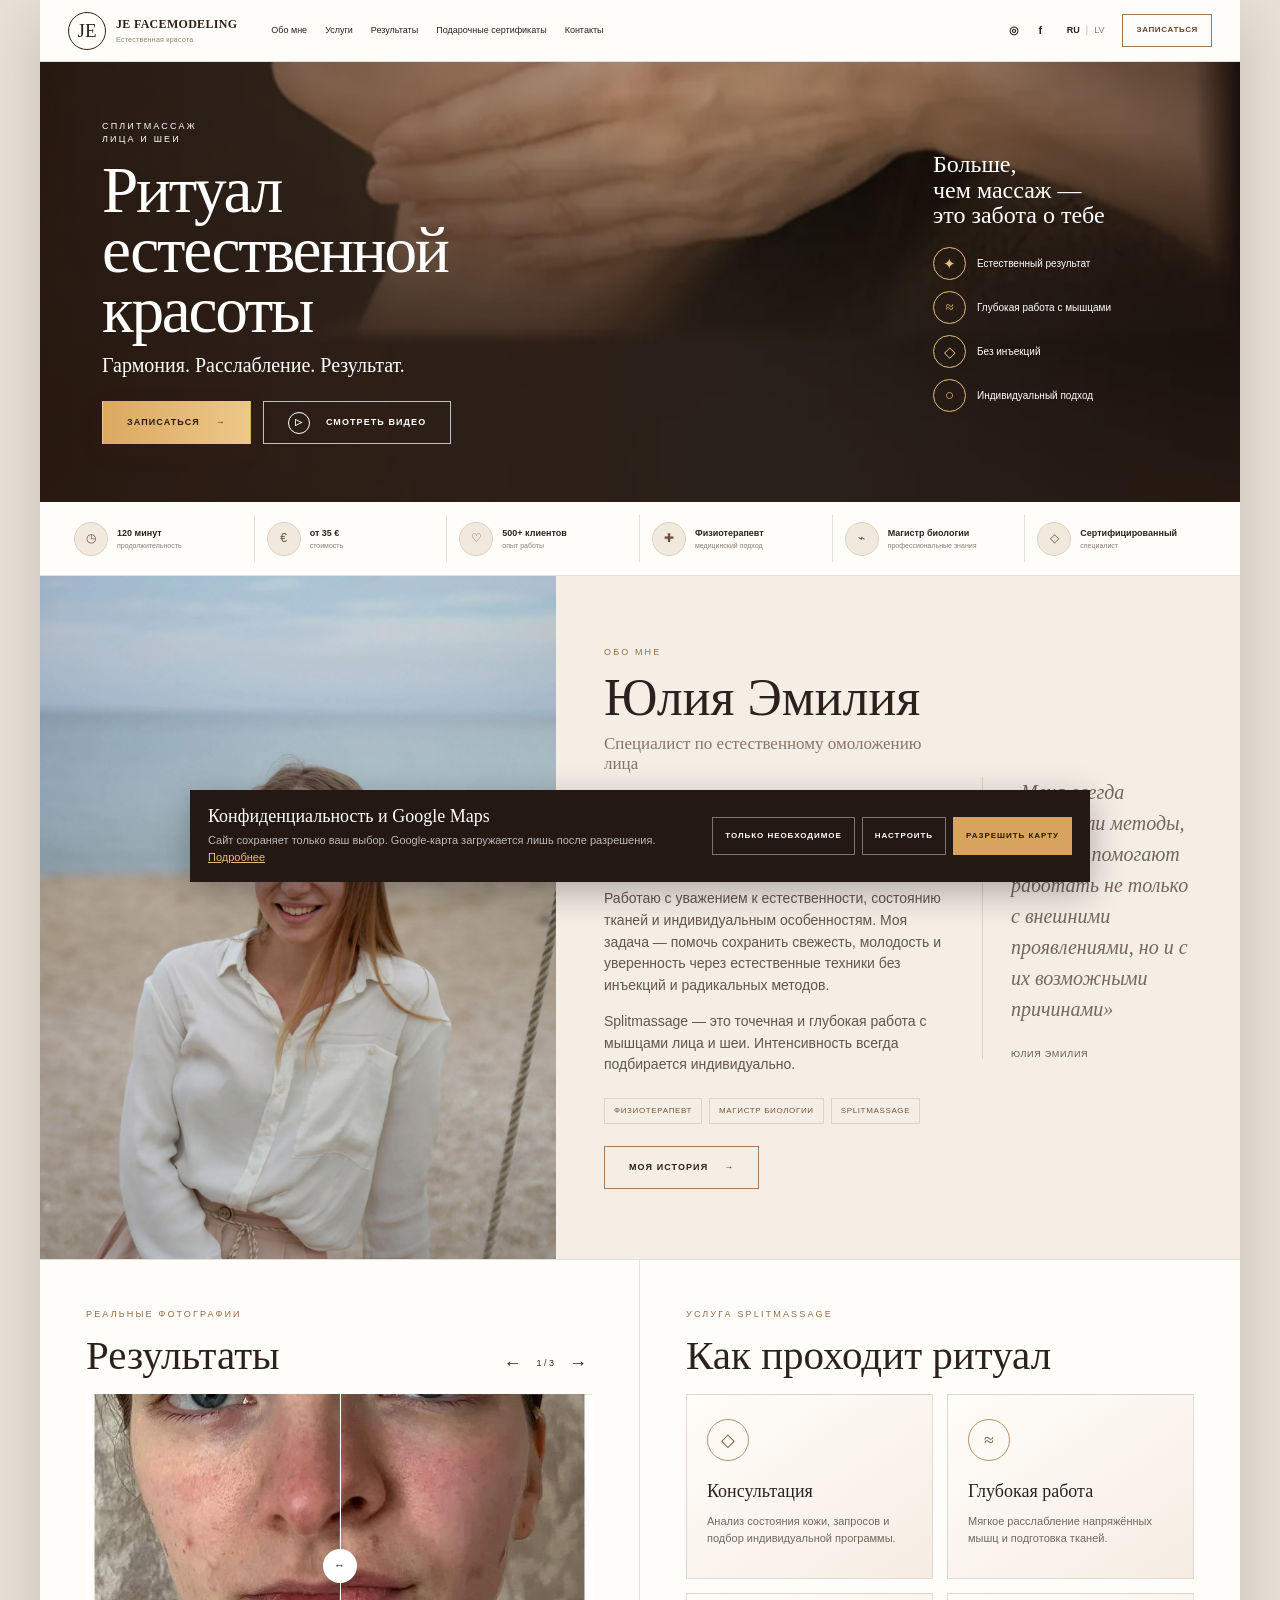
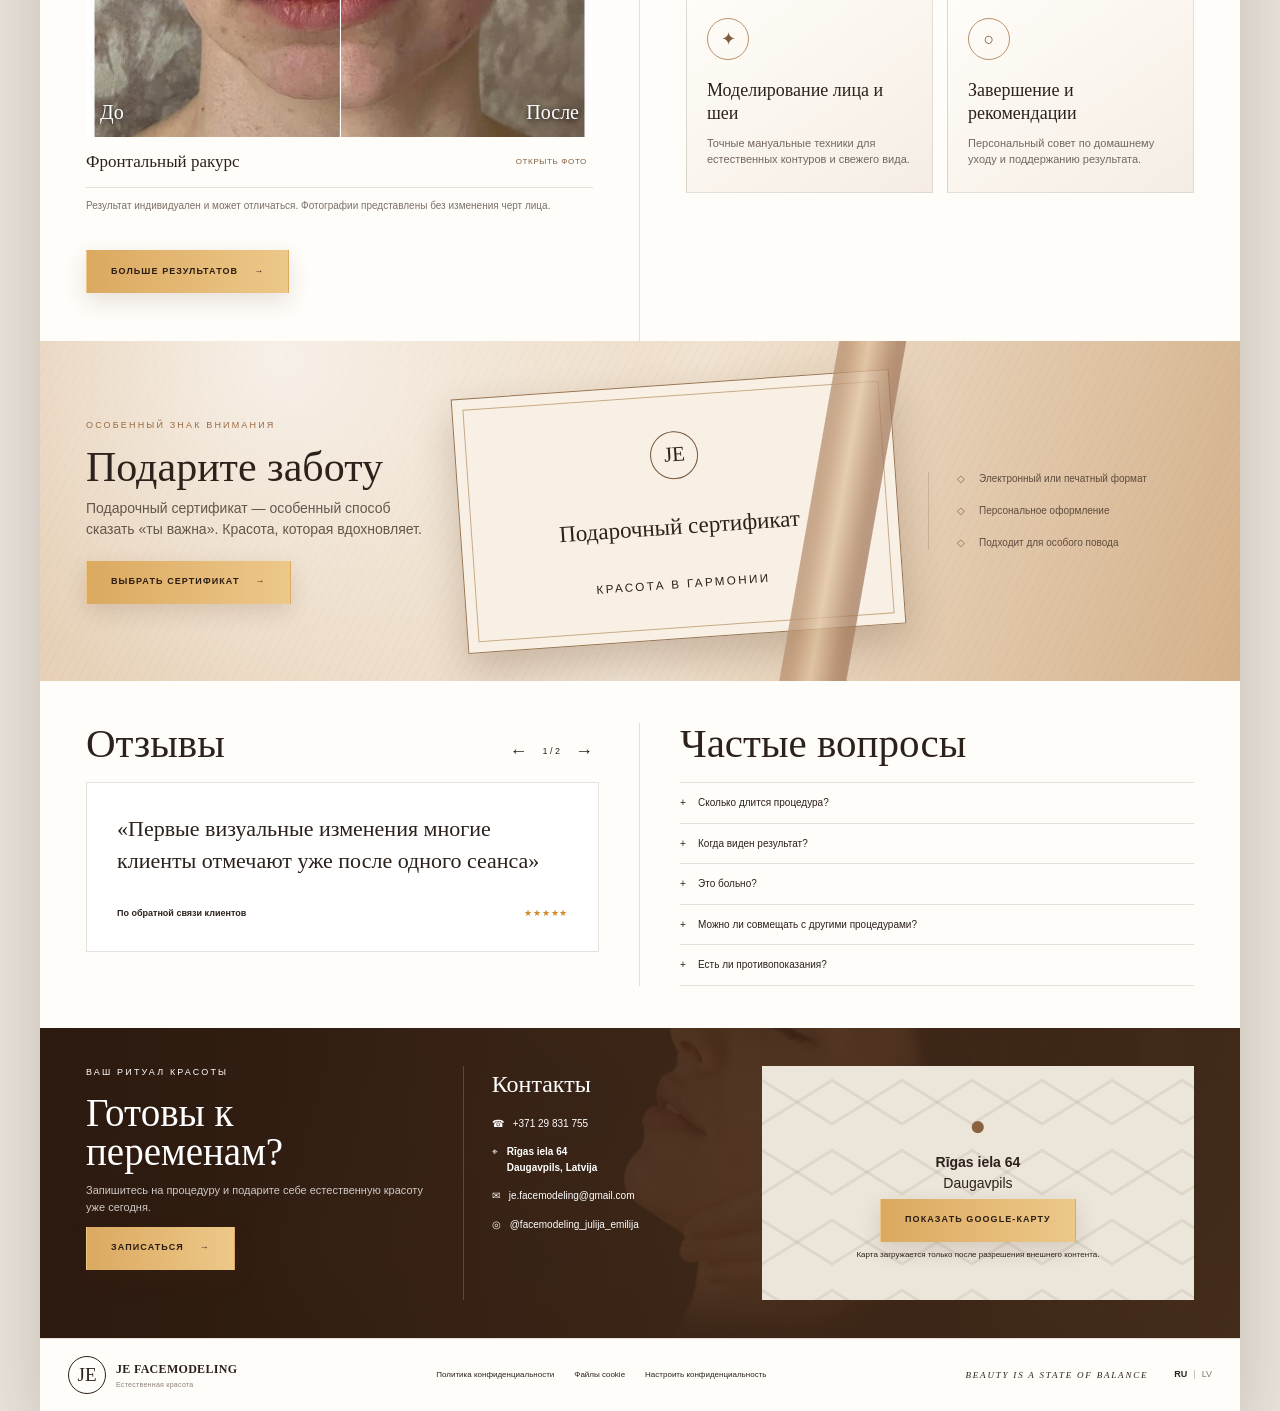
==== commit 5dab6c14: "refine ritual redesign to match reference" ====
--- a/index.html
+++ b/index.html
@@ -3,16 +3,16 @@
 <meta charset="utf-8"><meta name="viewport" content="width=device-width,initial-scale=1,viewport-fit=cover"><meta name="referrer" content="strict-origin-when-cross-origin"><meta http-equiv="Content-Security-Policy" content="default-src 'self'; script-src 'self'; style-src 'self' 'unsafe-inline'; img-src 'self' data:; frame-src https://www.google.com https://maps.google.com; connect-src 'self'; object-src 'none'; base-uri 'self'; form-action 'self'; upgrade-insecure-requests"><meta name="theme-color" content="#3a2418"><meta name="description" content="JE Facemodeling — Splitmassage в Даугавпилсе. Мануальная работа с мышцами лица и шеи."><meta property="og:title" content="JE Facemodeling — Splitmassage в Даугавпилсе"><meta property="og:description" content="Ритуал естественной красоты — глубокая индивидуальная работа с мышцами лица и шеи."><meta property="og:type" content="website"><meta property="og:image" content="assets/hero-massage-wide.webp">
 <title>JE Facemodeling — Splitmassage в Даугавпилсе</title><link rel="icon" href="assets/ui/favicon.svg" type="image/svg+xml"><link rel="alternate" hreflang="ru" href="index.html"><link rel="alternate" hreflang="lv" href="lv.html"><link rel="stylesheet" href="styles.css"><script defer src="content.js"></script><script defer src="app.js"></script></head>
 <body><a class="skip-link" href="#main">Перейти к содержанию</a><div class="scroll-progress" aria-hidden="true"><span></span></div><div class="site-shell">
-<header class="site-header" data-header><a class="brand" href="#top" aria-label="JE Facemodeling — на главную"><span class="brand-mark">JE</span><span class="brand-lockup"><strong>JE Facemodeling</strong><small>Естественная красота</small></span></a><button class="menu-toggle" data-menu-toggle type="button" aria-controls="site-nav" aria-expanded="false"><span class="sr-only">Открыть меню</span><span></span><span></span></button><nav class="site-nav" id="site-nav" data-nav aria-label="Основная навигация"><a href="#about">Обо мне</a><a href="#service">Услуги</a><a href="#results">Результаты</a><a href="#gift">Подарочные сертификаты</a><a href="#contacts">Контакты</a><span class="social-mini"><a data-instagram href="#" aria-label="Instagram">◎</a><a data-facebook href="#" aria-label="Facebook">f</a></span><span class="language-links" aria-label="Язык"><a class="is-active" href="index.html" data-lang-link>RU</a><i>|</i><a href="lv.html" data-lang-link>LV</a></span></nav></header>
+<header class="site-header" data-header><a class="brand" href="#top" aria-label="JE Facemodeling — на главную"><span class="brand-mark">JE</span><span class="brand-lockup"><strong>JE Facemodeling</strong><small>Естественная красота</small></span></a><button class="menu-toggle" data-menu-toggle type="button" aria-controls="site-nav" aria-expanded="false"><span class="sr-only">Открыть меню</span><span></span><span></span></button><nav class="site-nav" id="site-nav" data-nav aria-label="Основная навигация"><a href="#about">Обо мне</a><a href="#service">Услуги</a><a href="#results">Результаты</a><a href="#gift">Подарочные сертификаты</a><a href="#contacts">Контакты</a><span class="social-mini"><a data-instagram href="#" aria-label="Instagram">◎</a><a data-facebook href="#" aria-label="Facebook">f</a></span><span class="language-links" aria-label="Язык"><a class="is-active" href="index.html" data-lang-link>RU</a><i>|</i><a href="lv.html" data-lang-link>LV</a></span><a class="header-booking" data-booking-link href="#contacts">Записаться</a></nav></header>
 <main id="main">
-<section class="hero" id="top" aria-labelledby="hero-title"><div class="hero-media" aria-hidden="true"><picture class="hero-poster"><source media="(max-width:820px)" srcset="assets/hero-massage-mobile.webp"><img src="assets/hero-massage-wide.webp" alt="" width="1600" height="900"></picture><!-- An approved procedure video can later be inserted here as <video autoplay muted loop playsinline poster="assets/hero-massage-wide.webp">. --></div><div class="hero-overlay" aria-hidden="true"></div><div class="hero-layout"><div class="hero-copy reveal"><p class="eyebrow">Лицевой массаж · авторская методика</p><h1 id="hero-title">Ритуал<br>естественной<br>красоты</h1><p class="hero-subtitle">Гармония. Расслабление. Результат.</p><p class="hero-description">Splitmassage в Даугавпилсе — глубокая индивидуальная работа с мышцами лица и шеи.</p><div class="hero-actions"><a class="button button-gold" data-booking-link href="#contacts">Записаться <span>→</span></a><a class="button button-outline" href="#process"><span class="play">▷</span> Смотреть видео</a></div></div><aside class="hero-benefits reveal reveal-delay"><h2>Больше,<br>чем массаж —<br>это забота о тебе</h2><ul><li><span>✦</span>Естественная красота</li><li><span>≈</span>Глубокая работа с мышцами</li><li><span>◇</span>Без инъекций</li><li><span>○</span>Индивидуальный подход</li></ul></aside></div></section>
-<section class="trust-strip" aria-label="Преимущества"><div><span>◷</span><p><strong>Более 5 лет</strong><small>опыта</small></p></div><div><span>♙</span><p><strong>500+</strong><small>довольных клиентов</small></p></div><div><span>♧</span><p><strong>Авторская</strong><small>методика</small></p></div><div><span>⌂</span><p><strong>Видимый результат</strong><small>после первой процедуры</small></p></div><div><span>♙</span><p><strong>Сертифицированный</strong><small>специалист</small></p></div><div><span>€</span><p><strong>от 35 €</strong><small>стоимость</small></p></div></section>
-<section class="about-section" id="about"><figure class="about-portrait reveal"><img src="assets/julia-emilia.webp" width="900" height="1100" alt="Юлия Эмилия — специалист JE Facemodeling"></figure><div class="about-copy reveal"><p class="eyebrow eyebrow-dark">Обо мне</p><h2>Юлия Эмилия</h2><p class="role">Специалист по естественному омоложению лица</p><p>Я сертифицированный специалист по Splitmassage, физиотерапевт и магистр биологии. Работаю с уважением к естественности, состоянию тканей и индивидуальным особенностям.</p><p>Splitmassage — это точечная и глубокая работа с мышцами лица и шеи. Интенсивность всегда подбирается индивидуально.</p><a class="button button-line" href="#process">Моя история <span>→</span></a></div><blockquote class="about-quote reveal">«Меня всегда привлекали методы, которые помогают работать не только с внешними проявлениями, но и с их возможными причинами»<cite>Юлия Эмилия</cite></blockquote></section>
+<section class="hero" id="top" aria-labelledby="hero-title"><div class="hero-media" aria-hidden="true"><picture class="hero-poster"><source media="(max-width:820px)" srcset="assets/hero-massage-mobile.webp"><img src="assets/hero-massage-wide.webp" alt="" width="1600" height="900"></picture></div><div class="hero-overlay" aria-hidden="true"></div><div class="hero-layout"><div class="hero-copy reveal"><p class="eyebrow">Сплитмассаж<br>лица и шеи</p><h1 id="hero-title">Ритуал<br>естественной<br>красоты</h1><p class="hero-subtitle">Гармония. Расслабление. Результат.</p><div class="hero-actions"><a class="button button-gold" data-booking-link href="#contacts">Записаться <span>→</span></a><a class="button button-outline" href="#process"><span class="play">▷</span> Смотреть видео</a></div></div><aside class="hero-benefits reveal reveal-delay"><p class="hero-benefits-title">Больше,<br>чем массаж —<br>это забота о тебе</p><ul><li><span>✦</span>Естественный результат</li><li><span>≈</span>Глубокая работа с мышцами</li><li><span>◇</span>Без инъекций</li><li><span>○</span>Индивидуальный подход</li></ul></aside></div></section>
+<section class="trust-strip" aria-label="Информация о процедуре"><div><span>◷</span><p><strong>120 минут</strong><small>продолжительность</small></p></div><div><span>€</span><p><strong>от 35 €</strong><small>стоимость</small></p></div><div><span>♡</span><p><strong>500+ клиентов</strong><small>опыт работы</small></p></div><div><span>✚</span><p><strong>Физиотерапевт</strong><small>медицинский подход</small></p></div><div><span>⌁</span><p><strong>Магистр биологии</strong><small>профессиональные знания</small></p></div><div><span>◇</span><p><strong>Сертифицированный</strong><small>специалист</small></p></div></section>
+<section class="about-section" id="about"><figure class="about-portrait reveal"><img src="assets/julia-emilia.webp" width="900" height="1100" alt="Юлия Эмилия — специалист JE Facemodeling"></figure><div class="about-body"><div class="about-copy reveal"><p class="eyebrow eyebrow-dark">Обо мне</p><h2>Юлия Эмилия</h2><p class="role">Специалист по естественному омоложению лица</p><p class="about-lead">Я сертифицированный специалист по Splitmassage, физиотерапевт и магистр биологии.</p><p>Работаю с уважением к естественности, состоянию тканей и индивидуальным особенностям. Моя задача — помочь сохранить свежесть, молодость и уверенность через естественные техники без инъекций и радикальных методов.</p><p>Splitmassage — это точечная и глубокая работа с мышцами лица и шеи. Интенсивность всегда подбирается индивидуально.</p><div class="credentials"><span>Физиотерапевт</span><span>Магистр биологии</span><span>Splitmassage</span></div><a class="button button-line" href="#process">Моя история <span>→</span></a></div><blockquote class="about-quote reveal">«Меня всегда привлекали методы, которые помогают работать не только с внешними проявлениями, но и с их возможными причинами»<cite>Юлия Эмилия</cite></blockquote></div></section>
 <section class="editorial-grid" id="service"><article class="results-panel" id="results"><div class="panel-heading"><div><p class="eyebrow eyebrow-dark">Реальные фотографии</p><h2>Результаты</h2></div><div class="slider-nav"><button type="button" data-results-prev aria-label="Предыдущий результат">←</button><span data-results-count>1 / 3</span><button type="button" data-results-next aria-label="Следующий результат">→</button></div></div><div id="results-grid" class="results-grid" aria-live="polite"></div><p class="result-note">Результат индивидуален и может отличаться. Фотографии представлены без изменения черт лица.</p><button class="button button-gold button-dark-text" type="button" data-open-current>Больше результатов <span>→</span></button></article>
-<article class="ritual-panel" id="process"><p class="eyebrow eyebrow-dark">Услуга Splitmassage</p><h2>Как проходит ритуал</h2><ol><li><span class="step-image step-one" aria-hidden="true"></span><div><strong>Консультация</strong><p>Анализ состояния кожи, ваших запросов и подбор индивидуальной программы.</p></div></li><li><span class="step-image step-two" aria-hidden="true"></span><div><strong>Глубокая работа</strong><p>Уникальные техники массажа, направленные на расслабление мышц и естественное омоложение.</p></div></li><li><span class="step-image step-three" aria-hidden="true"></span><div><strong>Уникальные эффекты</strong><p>Уменьшение напряжения, улучшение контуров лица и здоровый цвет кожи.</p></div></li><li><span class="step-image step-four" aria-hidden="true"></span><div><strong>Завершение</strong><p>Рекомендации по уходу и поддержанию результата в домашних условиях.</p></div></li></ol><div class="service-facts"><span>120 минут</span><span>от 35 €</span><span>без инъекций</span></div></article></section>
-<section class="gift-section" id="gift"><div class="gift-copy"><p class="eyebrow eyebrow-dark">Особенный знак внимания</p><h2>Подарите заботу</h2><p>Подарочный сертификат — особенный способ сказать «ты важна». Красота, которая вдохновляет.</p><a class="button button-gold button-dark-text" data-certificate-link href="#contacts">Выбрать сертификат <span>→</span></a></div><div class="certificate" aria-label="Изображение подарочного сертификата"><span class="certificate-seal">JE</span><strong>Подарочный сертификат</strong><small>красота в гармонии</small></div><div class="ribbon" aria-hidden="true"></div></section>
+<article class="ritual-panel" id="process"><p class="eyebrow eyebrow-dark">Услуга Splitmassage</p><h2>Как проходит ритуал</h2><ol><li><span class="ritual-icon" aria-hidden="true">◇</span><div><strong>Консультация</strong><p>Анализ состояния кожи, запросов и подбор индивидуальной программы.</p></div></li><li><span class="ritual-icon" aria-hidden="true">≈</span><div><strong>Глубокая работа</strong><p>Мягкое расслабление напряжённых мышц и подготовка тканей.</p></div></li><li><span class="ritual-icon" aria-hidden="true">✦</span><div><strong>Моделирование лица и шеи</strong><p>Точные мануальные техники для естественных контуров и свежего вида.</p></div></li><li><span class="ritual-icon" aria-hidden="true">○</span><div><strong>Завершение и рекомендации</strong><p>Персональный совет по домашнему уходу и поддержанию результата.</p></div></li></ol></article></section>
+<section class="gift-section" id="gift"><div class="gift-copy"><p class="eyebrow eyebrow-dark">Особенный знак внимания</p><h2>Подарите заботу</h2><p>Подарочный сертификат — особенный способ сказать «ты важна». Красота, которая вдохновляет.</p><a class="button button-gold button-dark-text" data-certificate-link href="#contacts">Выбрать сертификат <span>→</span></a></div><div class="certificate" aria-label="Изображение подарочного сертификата"><span class="certificate-seal">JE</span><strong>Подарочный сертификат</strong><small>красота в гармонии</small></div><ul class="gift-benefits"><li>Электронный или печатный формат</li><li>Персональное оформление</li><li>Подходит для особого повода</li></ul><div class="ribbon" aria-hidden="true"></div></section>
 <section class="social-proof"><article class="reviews" id="reviews"><div class="panel-heading"><h2>Отзывы</h2><div class="slider-nav"><button type="button" data-review-prev aria-label="Предыдущий отзыв">←</button><span data-review-count>1 / 2</span><button type="button" data-review-next aria-label="Следующий отзыв">→</button></div></div><div class="review-track" data-review-track><blockquote class="review-slide is-current"><p>«Первые визуальные изменения многие клиенты отмечают уже после одного сеанса»</p><footer><strong>По обратной связи клиентов</strong><span>★★★★★</span></footer></blockquote><blockquote class="review-slide"><p>«Интенсивность подбирается индивидуально, с вниманием к ощущениям и состоянию тканей»</p><footer><strong>Подход JE Facemodeling</strong><span>★★★★★</span></footer></blockquote></div></article><article class="faq" id="faq"><h2>Частые вопросы</h2><details><summary>Сколько длится процедура?</summary><p>Полный сеанс занимает около 120 минут.</p></details><details><summary>Когда виден результат?</summary><p>Некоторые клиенты замечают визуальные изменения после первого визита. Результат индивидуален.</p></details><details><summary>Это больно?</summary><p>В зонах напряжения возможны чувствительные ощущения. Интенсивность всегда корректируется.</p></details><details><summary>Можно ли совмещать с другими процедурами?</summary><p>Это зависит от вида и даты вмешательства. Уточните это перед записью.</p></details><details><summary>Есть ли противопоказания?</summary><p>Перед первым сеансом специалист уточняет состояние здоровья и при необходимости рекомендует консультацию врача.</p></details></article></section>
-<section class="contacts-section" id="contacts"><div class="contacts-copy"><p class="eyebrow">Контакты</p><h2>Готовы к переменам?</h2><p>Запишитесь на процедуру и подарите себе естественную красоту уже сегодня.</p><a class="button button-gold button-dark-text" data-whatsapp href="#">Записаться <span>→</span></a><div class="contact-list"><a href="tel:+37129831755">☎ <span>+371 29 831 755</span></a><span>⌖ <b>Daugavpils, Latvija</b></span><a href="mailto:je.facemodeling@gmail.com">✉ <span>je.facemodeling@gmail.com</span></a><a data-instagram href="#">◎ <span>@facemodeling_julija_emilija</span></a></div></div><div class="map-card"><div class="map-shell" data-map-shell data-map-title="Google-карта: Rīgas iela 64, Daugavpils"><div class="map-placeholder" data-map-placeholder><div class="map-pin" aria-hidden="true">●</div><p><strong>Rīgas iela 64</strong><br>Daugavpils</p><button class="button button-gold button-dark-text" data-load-map type="button">Показать Google-карту</button><small>Карта загружается только после разрешения внешнего контента.</small></div></div></div></section>
+<section class="contacts-section" id="contacts"><div class="contact-intro"><p class="eyebrow">Ваш ритуал красоты</p><h2>Готовы к переменам?</h2><p>Запишитесь на процедуру и подарите себе естественную красоту уже сегодня.</p><a class="button button-gold button-dark-text" data-whatsapp href="#">Записаться <span>→</span></a></div><div class="contact-details"><h3>Контакты</h3><div class="contact-list"><a href="tel:+37129831755">☎ <span>+371 29 831 755</span></a><span>⌖ <b>Rīgas iela 64<br>Daugavpils, Latvija</b></span><a href="mailto:je.facemodeling@gmail.com">✉ <span>je.facemodeling@gmail.com</span></a><a data-instagram href="#">◎ <span>@facemodeling_julija_emilija</span></a></div></div><div class="map-card"><div class="map-shell" data-map-shell data-map-title="Google-карта: Rīgas iela 64, Daugavpils"><div class="map-placeholder" data-map-placeholder><div class="map-pin" aria-hidden="true">●</div><p><strong>Rīgas iela 64</strong><br>Daugavpils</p><button class="button button-gold button-dark-text" data-load-map type="button">Показать Google-карту</button><small>Карта загружается только после разрешения внешнего контента.</small></div></div></div></section>
 </main>
 <footer class="site-footer"><a class="brand brand-dark" href="#top"><span class="brand-mark">JE</span><span class="brand-lockup"><strong>JE Facemodeling</strong><small>Естественная красота</small></span></a><nav aria-label="Юридическая информация"><a href="privacy.html">Политика конфиденциальности</a><a href="cookies.html">Файлы cookie</a><button class="footer-button" data-cookie-settings type="button">Настроить конфиденциальность</button></nav><span class="footer-motto">Beauty is a state of balance</span><span class="language-links"><a class="is-active" href="index.html">RU</a><i>|</i><a href="lv.html">LV</a></span></footer></div>
 <div class="mobile-booking" aria-label="Быстрая запись"><a data-booking-link href="#contacts">Записаться <span>↗</span></a></div><div class="cookie-banner" data-cookie-banner hidden><div><strong>Конфиденциальность и Google Maps</strong><p>Сайт сохраняет только ваш выбор. Google-карта загружается лишь после разрешения. <a href="cookies.html">Подробнее</a></p></div><div class="cookie-actions"><button class="button button-cookie-secondary" data-cookie-necessary type="button">Только необходимое</button><button class="button button-cookie-settings" data-cookie-settings type="button">Настроить</button><button class="button button-cookie-primary" data-cookie-accept type="button">Разрешить карту</button></div></div>
--- a/styles.css
+++ b/styles.css
@@ -1,20 +1,357 @@
-:root{--paper:#f7f2e9;--paper-2:#efe6da;--cream:#fbf8f2;--ink:#2c211b;--muted:#71645a;--brown:#4b3022;--brown-dark:#251711;--gold:#d7a55e;--gold-soft:#edc98e;--line:rgba(65,45,32,.15);--serif:Georgia,'Times New Roman',serif;--sans:Arial,Helvetica,sans-serif;--shell:1240px}
-*{box-sizing:border-box}html{scroll-behavior:smooth;scroll-padding-top:76px}body{margin:0;background:#e8e1d8;color:var(--ink);font:14px/1.55 var(--sans);overflow-x:hidden}body.modal-open,body.menu-open{overflow:hidden}img{display:block;max-width:100%}a{color:inherit;text-decoration:none}button,input,select{font:inherit}.site-shell{width:min(var(--shell),100%);margin-inline:auto;background:var(--cream);box-shadow:0 12px 45px rgba(45,30,20,.16)}.skip-link{position:fixed;z-index:200;left:12px;top:-60px;padding:10px 14px;background:#fff;color:#000}.skip-link:focus{top:12px}.sr-only{position:absolute;width:1px;height:1px;padding:0;margin:-1px;overflow:hidden;clip:rect(0,0,0,0);white-space:nowrap;border:0}.scroll-progress{position:fixed;z-index:120;top:0;left:0;width:100%;height:2px}.scroll-progress span{display:block;width:0;height:100%;background:var(--gold)}
-.site-header{position:sticky;z-index:100;top:0;display:flex;align-items:center;min-height:76px;padding:10px 36px;background:rgba(255,253,249,.97);border-bottom:1px solid var(--line);transition:box-shadow .25s}.site-header.is-scrolled{box-shadow:0 5px 20px rgba(54,37,26,.1)}.brand{display:flex;align-items:center;gap:12px;flex:none}.brand-mark{display:grid;place-items:center;width:42px;height:42px;border:1px solid currentColor;border-radius:50%;font:20px/1 var(--serif)}.brand-lockup{display:grid;text-transform:uppercase;line-height:1.05}.brand-lockup strong{font:700 13px var(--serif);letter-spacing:.02em}.brand-lockup small{margin-top:5px;color:#83766d;font-size:8px;letter-spacing:.04em;text-transform:none}.site-nav{display:flex;align-items:center;justify-content:flex-end;gap:24px;width:100%;margin-left:46px}.site-nav>a{font-size:10px}.site-nav>a:hover{color:#9a642e}.social-mini{display:flex;gap:10px;margin-left:auto}.social-mini a{display:grid;place-items:center;width:18px;height:18px;font-weight:700}.language-links{display:flex;align-items:center;gap:7px;font-size:10px}.language-links i{font-style:normal;color:#b7aaa0}.language-links a{color:#84776e}.language-links .is-active{color:var(--ink);font-weight:700}.menu-toggle{display:none;border:0;background:none;padding:10px}.menu-toggle span:not(.sr-only){display:block;width:24px;height:1px;margin:6px;background:currentColor}
-.hero{position:relative;isolation:isolate;min-height:510px;color:#fff;background:var(--brown-dark);overflow:hidden}.hero-media,.hero-media picture,.hero-media img,.hero-media video{position:absolute;inset:0;width:100%;height:100%}.hero-media img,.hero-media video{object-fit:cover;object-position:center 48%}.hero-overlay{position:absolute;z-index:1;inset:0;background:linear-gradient(90deg,rgba(36,19,10,.78) 0%,rgba(41,23,13,.48) 43%,rgba(31,16,9,.12) 62%,rgba(31,16,9,.52) 100%)}.hero-layout{position:relative;z-index:2;display:grid;grid-template-columns:minmax(0,1fr) 280px;align-items:center;gap:55px;min-height:510px;padding:46px 66px}.eyebrow{margin:0 0 18px;font-size:10px;letter-spacing:.24em;text-transform:uppercase}.eyebrow-dark{color:#9a6b42}.hero h1,.hero h2,.about-section h2,.editorial-grid h2,.gift-section h2,.social-proof h2,.contacts-section h2,.legal-content h1,.legal-content h2{font-family:var(--serif);font-weight:400}.hero h1{margin:0;font-size:clamp(56px,5.2vw,78px);line-height:.92;letter-spacing:-.035em}.hero-subtitle{margin:18px 0 5px;font:22px var(--serif)}.hero-description{max-width:500px;margin:0;color:rgba(255,255,255,.78)}.hero-actions{display:flex;gap:12px;margin-top:28px}.button{display:inline-flex;align-items:center;justify-content:center;gap:18px;min-height:46px;padding:0 28px;border:1px solid transparent;border-radius:0;background:none;color:inherit;font-size:10px;font-weight:700;letter-spacing:.12em;text-transform:uppercase;cursor:pointer}.button-gold{background:linear-gradient(90deg,#dfb36f,#efcd94);color:#2b1c13;box-shadow:0 8px 24px rgba(88,50,21,.18)}.button-outline{border-color:rgba(255,255,255,.7);color:#fff}.button-line{border-color:#a7805e;color:var(--ink)}.button-dark{background:var(--brown-dark);color:#fff}.button-dark-text{color:#2b1c13}.play{display:grid;place-items:center;width:23px;height:23px;border:1px solid currentColor;border-radius:50%}.hero-benefits{align-self:center}.hero-benefits h2{margin:0 0 22px;font-size:27px;line-height:1.08}.hero-benefits ul{display:grid;gap:14px;margin:0;padding:0;list-style:none}.hero-benefits li{display:flex;align-items:center;gap:13px;font-size:12px}.hero-benefits li span{display:grid;place-items:center;width:38px;height:38px;border:1px solid var(--gold-soft);border-radius:50%;color:var(--gold-soft);font:18px var(--serif)}
-.trust-strip{display:grid;grid-template-columns:repeat(6,1fr);padding:18px 34px;background:#fffdf8;border-bottom:1px solid var(--line)}.trust-strip>div{display:flex;align-items:center;gap:10px;min-width:0;padding:0 15px;border-right:1px solid var(--line)}.trust-strip>div:last-child{border:0}.trust-strip>div>span{display:grid;place-items:center;flex:0 0 38px;width:38px;height:38px;border-radius:50%;background:#f2e9dd;color:#6b4b33}.trust-strip p{display:grid;margin:0;line-height:1.15}.trust-strip strong{font-size:10px}.trust-strip small{margin-top:4px;color:#80736a;font-size:8px}
-.about-section{display:grid;grid-template-columns:37% 1fr 28%;min-height:385px;background:var(--paper)}.about-portrait{margin:0;min-height:385px;overflow:hidden}.about-portrait img{width:100%;height:100%;object-fit:cover;object-position:center 24%}.about-copy{padding:45px 40px}.about-copy h2{margin:0;font-size:44px;line-height:1}.about-copy .role{margin:8px 0 20px;color:#8a7769;font-family:var(--serif)}.about-copy>p:not(.eyebrow):not(.role){color:#61564e}.about-copy .button{margin-top:12px}.about-quote{align-self:center;margin:35px 35px 35px 0;padding:22px 0 22px 35px;border-left:1px solid var(--line);color:#71645a;font:italic 21px/1.55 var(--serif)}.about-quote cite{display:block;margin-top:25px;color:#615247;font:10px var(--sans);font-style:normal}
-.editorial-grid{display:grid;grid-template-columns:1fr 1fr;border-top:1px solid var(--line);background:#fffdf9}.results-panel,.ritual-panel{padding:38px 46px 42px}.results-panel{border-right:1px solid var(--line)}.panel-heading{display:flex;align-items:end;justify-content:space-between;gap:20px}.panel-heading h2,.ritual-panel h2,.social-proof h2{margin:0 0 16px;font-size:38px;line-height:1}.slider-nav{display:flex;align-items:center;gap:12px;margin-bottom:16px}.slider-nav button{width:32px;height:32px;border:0;background:transparent;color:var(--ink);font-size:20px;cursor:pointer}.slider-nav span{font-size:10px}.results-grid{position:relative}.result-card{display:none;margin:0}.result-card.is-current{display:block}.compare{--position:50%;position:relative;aspect-ratio:1.75/1;overflow:hidden;background:#cdbca9}.compare img{position:absolute;inset:0;width:100%;height:100%;object-fit:cover}.compare .after-image{clip-path:inset(0 0 0 var(--position))}.compare-divider{position:absolute;z-index:3;left:var(--position);top:0;width:1px;height:100%;background:#fff}.compare-handle{position:absolute;z-index:4;left:var(--position);top:50%;width:34px;height:34px;translate:-50% -50%;border-radius:50%;background:#fff;box-shadow:0 2px 12px rgba(0,0,0,.18)}.compare-handle:before{content:'↔';display:grid;place-items:center;height:100%;font-size:12px}.compare-label{position:absolute;z-index:3;bottom:12px;color:#fff;font:20px var(--serif);text-shadow:0 1px 5px #000}.compare-label-before{left:14px}.compare-label-after{right:14px}.compare input{position:absolute;z-index:5;inset:0;width:100%;height:100%;margin:0;opacity:0;cursor:ew-resize}.result-caption{display:flex;align-items:center;justify-content:space-between;padding:12px 0;border-bottom:1px solid var(--line)}.result-caption span{font-family:var(--serif);font-size:18px}.result-caption button{border:0;background:none;color:#815c3e;font-size:10px;text-transform:uppercase;cursor:pointer}.result-note{min-height:42px;color:#7c7067;font-size:11px}.ritual-panel ol{display:grid;gap:8px;margin:0;padding:0;list-style:none}.ritual-panel li{display:grid;grid-template-columns:120px 1fr;min-height:76px;background:#faf7f1;border-bottom:1px solid var(--line)}.step-image{background-image:linear-gradient(rgba(69,45,28,.12),rgba(69,45,28,.12)),url('assets/hero-massage.webp');background-size:280px auto}.step-one{background-position:15% 30%}.step-two{background-position:60% 45%}.step-three{background-position:80% 65%}.step-four{background-position:25% 80%}.ritual-panel li div{padding:12px 15px}.ritual-panel li strong{font-family:var(--serif);font-size:15px}.ritual-panel li p{margin:3px 0 0;color:#75685f;font-size:10px;line-height:1.4}.service-facts{display:flex;gap:8px;margin-top:16px}.service-facts span{padding:7px 10px;border:1px solid var(--line);font-size:9px;text-transform:uppercase}
-.gift-section{position:relative;display:grid;grid-template-columns:38% 1fr;align-items:center;min-height:275px;padding:34px 48px;overflow:hidden;background:linear-gradient(100deg,#ead5bc,#f2e4d2 55%,#d6b48d)}.gift-section:before{content:'';position:absolute;inset:0;background:radial-gradient(circle at 20% 10%,rgba(255,255,255,.6),transparent 35%),repeating-linear-gradient(115deg,rgba(100,64,36,.035) 0 1px,transparent 1px 8px)}.gift-copy{position:relative;z-index:2}.gift-copy h2{margin:0;font-size:40px}.gift-copy p:not(.eyebrow){margin:8px 0 18px;color:#65564b}.certificate{position:relative;z-index:2;justify-self:center;display:grid;place-items:center;width:min(450px,78%);aspect-ratio:1.75/1;padding:25px;rotate:-5deg;border:1px solid #9f7955;background:#f5eee2;box-shadow:0 18px 40px rgba(72,45,26,.2);text-align:center}.certificate:before{content:'';position:absolute;inset:10px;border:1px solid #c9ad8d}.certificate-seal{display:grid;place-items:center;width:50px;height:50px;border:1px solid #7e5b3f;border-radius:50%;font:22px var(--serif)}.certificate strong{font:24px var(--serif)}.certificate small{letter-spacing:.22em;text-transform:uppercase}.ribbon{position:absolute;z-index:3;right:8%;top:-20%;width:80px;height:150%;rotate:12deg;background:linear-gradient(90deg,#ae825c,#e2c4a2 45%,#9b6c48);box-shadow:inset 0 0 15px rgba(255,255,255,.4)}
-.social-proof{display:grid;grid-template-columns:1fr 1fr;padding:32px 46px;background:#fffdf9}.reviews{padding-right:32px;border-right:1px solid var(--line)}.review-track{min-height:145px}.review-slide{display:none;margin:0;padding:24px;border:1px solid var(--line);background:#fff}.review-slide.is-current{display:block}.review-slide p{margin:0 0 20px;font:18px/1.45 var(--serif)}.review-slide footer{display:flex;justify-content:space-between;font-size:10px}.review-slide footer span{color:#d48a2a;letter-spacing:.08em}.faq{padding-left:32px}.faq details{border-top:1px solid var(--line)}.faq details:last-child{border-bottom:1px solid var(--line)}.faq summary{position:relative;padding:10px 25px 10px 18px;font-size:11px;cursor:pointer;list-style:none}.faq summary:before{content:'+';position:absolute;left:0}.faq details[open] summary:before{content:'−'}.faq p{margin:0;padding:0 18px 12px;color:#75685f;font-size:11px}
-.contacts-section{position:relative;display:grid;grid-template-columns:1fr 1fr;gap:35px;min-height:295px;padding:36px 48px;color:#fff;background:linear-gradient(90deg,rgba(43,24,13,.92),rgba(62,39,24,.88)),url('assets/hero-massage-wide.webp') center 70%/cover}.contacts-copy h2{margin:0;font-size:38px}.contacts-copy>p:not(.eyebrow){max-width:460px;color:rgba(255,255,255,.8)}.contact-list{display:grid;grid-template-columns:1fr 1fr;gap:10px 22px;margin-top:22px;font-size:11px}.contact-list a,.contact-list>span{display:flex;gap:9px}.map-card{min-height:220px;background:#e7dfd3}.map-shell,.map-shell iframe{width:100%;height:100%;min-height:220px;border:0}.map-placeholder{display:grid;place-items:center;align-content:center;height:100%;padding:20px;color:var(--ink);text-align:center;background:linear-gradient(32deg,transparent 47%,rgba(130,113,93,.13) 48% 50%,transparent 51%),linear-gradient(-32deg,transparent 47%,rgba(130,113,93,.12) 48% 50%,transparent 51%),#ebe5da;background-size:75px 75px}.map-placeholder p{margin:5px}.map-placeholder small{margin-top:8px;font-size:9px}.map-pin{color:#8a633e;font-size:30px}
-.site-footer{display:grid;grid-template-columns:auto 1fr auto auto;align-items:center;gap:30px;padding:18px 36px;background:#fffdf9;border-top:1px solid var(--line)}.site-footer nav{display:flex;justify-content:center;gap:22px;font-size:9px}.footer-button{border:0;background:none;padding:0;color:inherit;font-size:inherit;cursor:pointer}.footer-motto{font:italic 10px var(--serif);letter-spacing:.22em;text-transform:uppercase}.brand-dark{color:var(--ink)}
-.mobile-booking{display:none}.cookie-banner{position:fixed;z-index:150;left:50%;bottom:18px;translate:-50% 0;display:flex;align-items:center;justify-content:space-between;gap:20px;width:min(900px,calc(100% - 28px));padding:16px 18px;background:#241812;color:#fff;box-shadow:0 10px 35px rgba(0,0,0,.3)}.cookie-banner[hidden]{display:none}.cookie-banner strong{font:18px var(--serif)}.cookie-banner p{margin:3px 0 0;color:rgba(255,255,255,.7);font-size:11px}.cookie-banner a{color:var(--gold-soft);text-decoration:underline}.cookie-actions{display:flex;gap:7px;flex:none}.cookie-actions .button{min-height:38px;padding-inline:12px;font-size:8px}.button-cookie-primary{background:var(--gold);color:#241812}.button-cookie-secondary,.button-cookie-settings{border-color:rgba(255,255,255,.4)}dialog{border:0;padding:0}.consent-dialog{width:min(620px,calc(100% - 28px));background:var(--paper);color:var(--ink);box-shadow:0 20px 80px rgba(0,0,0,.4)}dialog::backdrop{background:rgba(25,15,10,.72)}.consent-dialog form{padding:30px}.dialog-head{display:flex;justify-content:space-between;gap:20px}.dialog-head h2{margin:0;font:30px var(--serif)}.icon-button{align-self:start;border:0;background:none;font-size:28px;cursor:pointer}.consent-option{display:flex;align-items:center;justify-content:space-between;gap:20px;padding:18px 0;border-top:1px solid var(--line)}.consent-option p{margin:4px 0;color:var(--muted);font-size:11px}.always-on{font-size:9px;text-transform:uppercase}.consent-option input{width:20px;height:20px}.dialog-actions{display:flex;justify-content:flex-end;gap:8px;margin-top:16px}.lightbox{width:100vw;max-width:none;height:100vh;max-height:none;background:#18100c;color:#fff}.lightbox-frame{position:relative;display:grid;grid-template-columns:60px 1fr 60px;align-items:center;min-height:100%;padding:28px}.lightbox-close{position:fixed;z-index:3;right:22px;top:15px;border:0;background:none;color:#fff;font-size:38px;cursor:pointer}.lightbox-arrow{width:44px;height:44px;border:1px solid rgba(255,255,255,.35);border-radius:50%;background:none;color:#fff;cursor:pointer}.lightbox-content{width:min(1100px,100%);margin:auto}.lightbox-title-row{display:flex;align-items:end;justify-content:space-between;margin-bottom:12px}.lightbox-title-row h2{margin:0;font:34px var(--serif)}.lightbox-title-row small,.lightbox-title-row span{color:rgba(255,255,255,.55)}.lightbox-images{display:grid;grid-template-columns:1fr 1fr;gap:12px;max-height:78vh}.lightbox-images figure{position:relative;margin:0;overflow:auto;background:#2c211b}.lightbox-images img{width:100%;height:100%;max-height:78vh;object-fit:contain}.lightbox-images figcaption{position:absolute;left:10px;top:10px;padding:5px 8px;background:rgba(0,0,0,.6);font-size:9px}
-.reveal{opacity:0;translate:0 12px;transition:opacity .55s,translate .55s}.reveal.is-visible{opacity:1;translate:0 0}.reveal-delay{transition-delay:.12s}
-/* Legal pages */.legal-page{background:#e8e1d8}.legal-page .site-header{position:sticky;color:var(--ink)}.legal-page .brand-name{font:700 13px var(--serif);text-transform:uppercase}.legal-page .language-picker{display:flex;align-items:center;gap:7px}.legal-page .language-picker svg{width:16px;fill:none;stroke:currentColor}.legal-page .language-picker select{border:1px solid var(--line);background:#fff;padding:6px}.legal-main{width:min(var(--shell),100%);min-height:80vh;margin:auto;padding:70px 28px;background:var(--paper)}.container{width:min(1080px,100%);margin:auto}.legal-content{max-width:900px}.legal-content h1{max-width:12ch;margin:0 0 16px;font-size:clamp(42px,7vw,76px);line-height:.96;overflow-wrap:anywhere}.legal-content h2{margin:42px 0 12px;font-size:28px}.legal-content p,.legal-content li{color:var(--muted)}.legal-content a:not(.button){color:#825d3d;text-decoration:underline;text-underline-offset:3px}.updated{font-size:11px}.legal-lead{font:18px/1.55 var(--serif)}.legal-toc{display:flex;flex-wrap:wrap;gap:7px;margin:28px 0}.legal-toc a{padding:7px 10px;background:#eee1d2;text-decoration:none!important;font-size:10px}.legal-card,.legal-callout{padding:20px;border:1px solid var(--line);background:#fffaf4}.legal-list{padding-left:20px}.legal-table-wrap{overflow-x:auto;border:1px solid var(--line)}.legal-table{width:100%;min-width:720px;border-collapse:collapse}.legal-table th,.legal-table td{padding:13px;border-right:1px solid var(--line);border-bottom:1px solid var(--line);text-align:left;vertical-align:top}.legal-table th{background:#eadbc9;font-size:10px;text-transform:uppercase}.legal-sources{margin-top:45px;border-top:1px solid var(--line)}.legal-back{margin-top:35px}
-@media(max-width:1050px){.site-nav{gap:14px;margin-left:28px}.site-nav>a{font-size:9px}.hero-layout{padding-inline:46px}.trust-strip{grid-template-columns:repeat(3,1fr);row-gap:15px}.trust-strip>div:nth-child(3){border:0}.about-section{grid-template-columns:34% 1fr}.about-quote{grid-column:1/-1;margin:0;padding:24px 45px;border-left:0;border-top:1px solid var(--line)}.editorial-grid{grid-template-columns:1fr}.results-panel{border-right:0;border-bottom:1px solid var(--line)}.social-proof{grid-template-columns:1fr}.reviews{padding:0 0 30px;border:0;border-bottom:1px solid var(--line)}.faq{padding:30px 0 0}.site-footer{grid-template-columns:auto 1fr auto}.footer-motto{display:none}}
-@media(max-width:820px){html{scroll-padding-top:62px}.site-shell{box-shadow:none}.site-header{min-height:62px;padding:8px 18px}.brand-mark{width:36px;height:36px;font-size:17px}.brand-lockup strong{font-size:11px}.brand-lockup small{font-size:7px}.menu-toggle{display:block;margin-left:auto}.site-nav{position:fixed;z-index:110;inset:62px 0 auto;display:none;align-items:stretch;gap:0;width:100%;margin:0;padding:18px;background:#fffdf8;border-top:1px solid var(--line);box-shadow:0 16px 28px rgba(50,32,20,.18)}.site-nav.is-open{display:grid}.site-nav>a{padding:12px;border-bottom:1px solid var(--line);font-size:13px}.social-mini,.language-links{margin:14px 12px 0}.hero{min-height:100vh;min-height:100svh;min-height:100dvh}.hero-media img{object-position:center 42%}.hero-overlay{background:linear-gradient(180deg,rgba(30,16,9,.24),rgba(31,17,10,.52) 45%,rgba(28,15,9,.94) 100%)}.hero-layout{grid-template-columns:1fr;align-content:end;gap:20px;min-height:100vh;min-height:100svh;min-height:100dvh;padding:96px 24px 28px}.hero h1{font-size:clamp(46px,14vw,68px)}.hero-copy{align-self:end}.hero-subtitle{font-size:19px}.hero-description{font-size:13px}.hero-actions{margin-top:20px}.hero-actions .button{flex:1;padding-inline:12px}.hero-benefits h2{display:none}.hero-benefits ul{grid-template-columns:1fr 1fr;gap:8px}.hero-benefits li{font-size:10px}.hero-benefits li span{width:28px;height:28px;font-size:13px}.trust-strip{grid-template-columns:1fr 1fr;padding:16px}.trust-strip>div{padding:8px;border-right:0;border-bottom:1px solid var(--line)}.about-section{grid-template-columns:1fr}.about-portrait{min-height:390px;max-height:520px}.about-copy{padding:34px 24px}.about-copy h2{font-size:40px}.about-quote{padding:26px 24px;font-size:18px}.results-panel,.ritual-panel{padding:32px 20px}.panel-heading h2,.ritual-panel h2,.social-proof h2{font-size:34px}.ritual-panel li{grid-template-columns:95px 1fr}.gift-section{grid-template-columns:1fr;min-height:500px;padding:34px 24px}.gift-copy{align-self:start}.certificate{width:80%;margin:34px 0 0;justify-self:center}.ribbon{right:3%;top:35%;height:75%}.social-proof{padding:32px 20px}.contacts-section{grid-template-columns:1fr;padding:36px 24px}.contact-list{grid-template-columns:1fr}.site-footer{grid-template-columns:1fr;justify-items:center;text-align:center;padding:24px}.site-footer nav{flex-wrap:wrap}.site-footer>.language-links{margin:0}.mobile-booking{position:fixed;z-index:95;right:12px;bottom:12px;display:block;translate:0 90px;transition:translate .25s}.mobile-booking.is-visible{translate:0 0}.mobile-booking a{display:block;padding:12px 18px;background:var(--gold);color:#2b1c13;box-shadow:0 5px 20px rgba(0,0,0,.25);font-size:10px;font-weight:700;text-transform:uppercase}.cookie-banner{align-items:stretch;flex-direction:column}.cookie-actions{flex-wrap:wrap}.cookie-actions .button{flex:1}.lightbox-frame{grid-template-columns:1fr;padding:52px 14px 18px}.lightbox-frame>.lightbox-arrow{position:fixed;z-index:3;bottom:14px}.lightbox-frame>.lightbox-arrow:last-child{right:14px}.lightbox-frame>.lightbox-arrow:nth-child(2){left:14px}.lightbox-images{grid-template-columns:1fr;overflow:auto}.lightbox-title-row small{display:none}.legal-page .site-header .header-cta{display:none}.legal-main{padding:45px 20px}.legal-content h1{font-size:clamp(36px,12vw,58px)}.legal-page .language-picker-label,.legal-page .language-picker-icon,.legal-page .language-picker-chevron{display:none}}
-@media(max-width:430px){.hero-layout{padding-inline:18px}.hero h1{font-size:clamp(43px,13.5vw,58px)}.hero-description{font-size:12px}.hero-actions{gap:7px}.hero-actions .button{min-height:42px;font-size:8px}.hero-benefits li{gap:8px}.trust-strip strong{font-size:9px}.about-portrait{min-height:340px}.certificate{width:88%}.certificate strong{font-size:19px}.service-facts{flex-wrap:wrap}.lightbox-images{max-height:74vh}.dialog-actions{flex-direction:column}.consent-dialog form{padding:22px}.legal-content h1{hyphens:auto;word-break:normal;overflow-wrap:anywhere}.legal-table-wrap{margin-inline:-4px}}
-.results-panel,.ritual-panel{min-width:0}
-@media(max-width:430px){.panel-heading{flex-wrap:wrap;gap:4px}.slider-nav{margin-left:auto}}
-@media(prefers-reduced-motion:reduce){html{scroll-behavior:auto}.reveal{opacity:1;translate:none;transition:none}}
+:root {
+  --canvas: 1200px;
+  --ivory: #fbf8f2;
+  --cream: #f5eee5;
+  --sand: #eadbc9;
+  --taupe: #a99583;
+  --ink: #2d211b;
+  --muted: #74675d;
+  --brown: #513423;
+  --espresso: #261711;
+  --caramel: #d8a35e;
+  --gold: #e6bd7e;
+  --line: rgba(64, 44, 31, .14);
+  --serif: "Iowan Old Style", Baskerville, "Times New Roman", serif;
+  --sans: Inter, Arial, Helvetica, sans-serif;
+}
+
+* { box-sizing: border-box; }
+html { scroll-behavior: smooth; scroll-padding-top: 64px; }
+body { margin: 0; overflow-x: hidden; background: #e8e1d8; color: var(--ink); font: 14px/1.55 var(--sans); }
+body.modal-open, body.menu-open { overflow: hidden; }
+img { display: block; max-width: 100%; }
+a { color: inherit; text-decoration: none; }
+button, input, select { font: inherit; }
+.site-shell { width: min(var(--canvas), 100%); margin-inline: auto; overflow: clip; background: var(--ivory); box-shadow: 0 16px 54px rgba(56, 37, 25, .18); }
+.skip-link { position: fixed; z-index: 300; left: 12px; top: -60px; padding: 10px 14px; background: #fff; color: #000; }
+.skip-link:focus { top: 12px; }
+.sr-only { position: absolute; width: 1px; height: 1px; padding: 0; margin: -1px; overflow: hidden; clip: rect(0,0,0,0); white-space: nowrap; border: 0; }
+.scroll-progress { position: fixed; z-index: 200; top: 0; left: 0; width: 100%; height: 2px; }
+.scroll-progress span { display: block; width: 0; height: 100%; background: var(--caramel); }
+
+/* Header */
+.site-header { position: sticky; z-index: 120; top: 0; display: flex; align-items: center; min-height: 62px; padding: 8px 28px; border-bottom: 1px solid var(--line); background: rgba(255, 253, 249, .98); transition: box-shadow .25s ease; }
+.site-header.is-scrolled { box-shadow: 0 5px 18px rgba(59, 40, 27, .09); }
+.brand { display: flex; flex: none; align-items: center; gap: 10px; }
+.brand-mark { display: grid; place-items: center; width: 38px; height: 38px; border: 1px solid currentColor; border-radius: 50%; font: 19px/1 var(--serif); }
+.brand-lockup { display: grid; line-height: 1.05; text-transform: uppercase; }
+.brand-lockup strong { font: 700 12px var(--serif); letter-spacing: .025em; }
+.brand-lockup small { margin-top: 4px; color: #8c8077; font-size: 7px; letter-spacing: .04em; text-transform: none; }
+.site-nav { display: flex; align-items: center; justify-content: flex-end; gap: 18px; width: 100%; margin-left: 34px; }
+.site-nav > a:not(.header-booking) { font-size: 9px; }
+.site-nav > a:hover { color: #936236; }
+.social-mini { display: flex; gap: 9px; margin-left: auto; }
+.social-mini a { display: grid; place-items: center; width: 17px; height: 17px; font-size: 11px; font-weight: 700; }
+.language-links { display: flex; align-items: center; gap: 6px; font-size: 9px; }
+.language-links i { color: #b8aca2; font-style: normal; }
+.language-links a { color: #857970; }
+.language-links .is-active { color: var(--ink); font-weight: 700; }
+.header-booking { padding: 9px 13px; border: 1px solid #9d7653; color: #6d4729; font-size: 8px; font-weight: 700; letter-spacing: .08em; text-transform: uppercase; }
+.menu-toggle { display: none; margin-left: auto; padding: 10px; border: 0; background: transparent; }
+.menu-toggle span:not(.sr-only) { display: block; width: 23px; height: 1px; margin: 6px; background: currentColor; }
+
+/* Hero */
+.hero { position: relative; isolation: isolate; height: 440px; overflow: hidden; color: #fff; background: var(--espresso); }
+.hero-media, .hero-media picture, .hero-media img { position: absolute; inset: 0; width: 100%; height: 100%; }
+.hero-media img { object-fit: cover; object-position: center 46%; filter: sepia(.12) saturate(.82) contrast(.98); }
+.hero-overlay { position: absolute; z-index: 1; inset: 0; background: linear-gradient(90deg, rgba(39, 21, 12, .70) 0%, rgba(50, 29, 17, .32) 39%, rgba(45, 25, 14, .06) 61%, rgba(38, 20, 11, .45) 100%); }
+.hero-layout { position: relative; z-index: 2; display: grid; grid-template-columns: minmax(0, 1fr) 245px; align-items: center; gap: 48px; height: 100%; padding: 34px 62px; }
+.eyebrow { margin: 0 0 14px; font-size: 9px; line-height: 1.45; letter-spacing: .24em; text-transform: uppercase; }
+.eyebrow-dark { color: #9a6b42; }
+.hero-copy { max-width: 490px; }
+.hero h1, .about-section h2, .editorial-grid h2, .gift-section h2, .social-proof h2, .contacts-section h2, .legal-content h1, .legal-content h2 { font-family: var(--serif); font-weight: 400; }
+.hero h1 { margin: 0; font-size: clamp(54px, 5.1vw, 70px); line-height: .92; letter-spacing: -.035em; }
+.hero-subtitle { margin: 14px 0 0; font: 20px var(--serif); }
+.hero-actions { display: flex; gap: 12px; margin-top: 24px; }
+.button { display: inline-flex; align-items: center; justify-content: center; gap: 16px; min-height: 43px; padding: 0 24px; border: 1px solid transparent; border-radius: 0; background: none; color: inherit; font-size: 9px; font-weight: 700; letter-spacing: .12em; text-transform: uppercase; cursor: pointer; }
+.button-gold { background: linear-gradient(90deg, #dba960, #edc889); color: #2c1d14; box-shadow: 0 8px 22px rgba(75, 41, 18, .14); }
+.button-outline { border-color: rgba(255, 255, 255, .72); color: #fff; }
+.button-line { border-color: #a47c59; color: var(--ink); }
+.button-dark { background: var(--espresso); color: #fff; }
+.button-dark-text { color: #2c1d14; }
+.play { display: grid; place-items: center; width: 22px; height: 22px; border: 1px solid currentColor; border-radius: 50%; }
+.hero-benefits { align-self: center; }
+.hero-benefits-title { margin: 0 0 18px; font: 24px/1.08 var(--serif); }
+.hero-benefits ul { display: grid; gap: 11px; margin: 0; padding: 0; list-style: none; }
+.hero-benefits li { display: flex; align-items: center; gap: 11px; font-size: 10px; line-height: 1.25; }
+.hero-benefits li span { display: grid; place-items: center; flex: 0 0 33px; width: 33px; height: 33px; border: 1px solid var(--gold); border-radius: 50%; color: var(--gold); font: 15px var(--serif); }
+
+/* Information strip */
+.trust-strip { display: grid; grid-template-columns: repeat(6, 1fr); min-height: 74px; padding: 13px 22px; border-bottom: 1px solid var(--line); background: #fffdf9; }
+.trust-strip > div { display: flex; align-items: center; gap: 9px; min-width: 0; padding: 0 12px; border-right: 1px solid var(--line); }
+.trust-strip > div:last-child { border: 0; }
+.trust-strip > div > span { display: grid; place-items: center; flex: 0 0 34px; width: 34px; height: 34px; border: 1px solid #ded0c0; border-radius: 50%; background: #f2e9de; color: #705039; font-size: 12px; }
+.trust-strip p { display: grid; margin: 0; line-height: 1.12; }
+.trust-strip strong { font-size: 9px; }
+.trust-strip small { margin-top: 4px; color: #8a7e75; font-size: 7px; }
+
+/* Julia editorial second screen */
+.about-section { display: grid; grid-template-columns: 43% 57%; min-height: 610px; background: var(--cream); }
+.about-portrait { margin: 0; min-height: 610px; overflow: hidden; }
+.about-portrait img { width: 100%; height: 100%; object-fit: cover; object-position: center 25%; }
+.about-body { display: grid; grid-template-columns: minmax(0, 1fr) 210px; align-items: center; min-width: 0; padding: 70px 48px; }
+.about-copy { min-width: 0; padding-right: 34px; }
+.about-copy h2 { margin: 0; font-size: 52px; line-height: .98; }
+.about-copy .role { margin: 10px 0 24px; color: #86766a; font: 17px var(--serif); }
+.about-copy p:not(.eyebrow):not(.role) { color: #62564d; }
+.about-lead { font-size: 16px; }
+.credentials { display: flex; flex-wrap: wrap; gap: 7px; margin: 22px 0; }
+.credentials span { padding: 6px 9px; border: 1px solid var(--line); color: #74543a; font-size: 8px; letter-spacing: .08em; text-transform: uppercase; }
+.about-quote { margin: 0; padding-left: 28px; border-left: 1px solid var(--line); color: #74675d; font: italic 20px/1.55 var(--serif); }
+.about-quote cite { display: block; margin-top: 24px; color: #64564b; font: 9px var(--sans); font-style: normal; letter-spacing: .08em; text-transform: uppercase; }
+
+/* Results + ritual */
+.editorial-grid { display: grid; grid-template-columns: 1fr 1fr; min-height: 610px; border-top: 1px solid var(--line); background: #fffdf9; }
+.results-panel, .ritual-panel { min-width: 0; padding: 48px 46px; }
+.results-panel { border-right: 1px solid var(--line); }
+.panel-heading { display: flex; align-items: end; justify-content: space-between; gap: 18px; }
+.panel-heading h2, .ritual-panel h2, .social-proof h2 { margin: 0 0 18px; font-size: 41px; line-height: 1; }
+.slider-nav { display: flex; align-items: center; gap: 9px; margin-bottom: 15px; }
+.slider-nav button { width: 30px; height: 30px; padding: 0; border: 0; background: transparent; color: var(--ink); font-size: 18px; cursor: pointer; }
+.slider-nav span { font-size: 9px; }
+.results-grid { position: relative; }
+.result-card { display: none; margin: 0; }
+.result-card.is-current { display: block; }
+.compare { --position: 50%; position: relative; aspect-ratio: 1.48 / 1; overflow: hidden; background: #cdbca9; }
+.compare img { position: absolute; inset: 0; width: 100%; height: 100%; object-fit: cover; }
+.compare .after-image { clip-path: inset(0 0 0 var(--position)); }
+.compare-divider { position: absolute; z-index: 3; left: var(--position); top: 0; width: 1px; height: 100%; background: #fff; }
+.compare-handle { position: absolute; z-index: 4; left: var(--position); top: 50%; width: 34px; height: 34px; translate: -50% -50%; border-radius: 50%; background: #fff; box-shadow: 0 2px 12px rgba(0,0,0,.18); }
+.compare-handle::before { content: "↔"; display: grid; place-items: center; height: 100%; font-size: 11px; }
+.compare-label { position: absolute; z-index: 3; bottom: 13px; color: #fff; font: 20px var(--serif); text-shadow: 0 1px 5px #000; }
+.compare-label-before { left: 14px; }
+.compare-label-after { right: 14px; }
+.compare input { position: absolute; z-index: 5; inset: 0; width: 100%; height: 100%; margin: 0; opacity: 0; cursor: ew-resize; }
+.result-caption { display: flex; align-items: center; justify-content: space-between; padding: 12px 0; border-bottom: 1px solid var(--line); }
+.result-caption span { font-family: var(--serif); font-size: 17px; }
+.result-caption button { border: 0; background: none; color: #815b3e; font-size: 8px; letter-spacing: .08em; text-transform: uppercase; cursor: pointer; }
+.result-note { min-height: 42px; color: #7c7067; font-size: 10px; }
+.ritual-panel ol { display: grid; grid-template-columns: 1fr 1fr; gap: 14px; margin: 0; padding: 0; list-style: none; }
+.ritual-panel li { min-height: 185px; padding: 24px 20px; border: 1px solid var(--line); background: linear-gradient(145deg, #fffdf9, #f5ede3); }
+.ritual-icon { display: grid; place-items: center; width: 42px; height: 42px; margin-bottom: 20px; border: 1px solid #ba936d; border-radius: 50%; color: #805c3e; font: 18px var(--serif); }
+.ritual-panel li strong { font: 18px var(--serif); }
+.ritual-panel li p { margin: 9px 0 0; color: #74675e; font-size: 11px; line-height: 1.5; }
+
+/* Gift */
+.gift-section { position: relative; display: grid; grid-template-columns: 31% 45% 24%; align-items: center; min-height: 340px; padding: 38px 46px; overflow: hidden; background: linear-gradient(105deg, #e5ceb3, #f1e3d1 52%, #d4b18a); }
+.gift-section::before { content: ""; position: absolute; inset: 0; background: radial-gradient(circle at 20% 5%, rgba(255,255,255,.65), transparent 36%), repeating-linear-gradient(118deg, rgba(103,67,38,.035) 0 1px, transparent 1px 8px); }
+.gift-copy, .certificate, .gift-benefits { position: relative; z-index: 2; }
+.gift-copy h2 { margin: 0; font-size: 42px; line-height: 1; }
+.gift-copy p:not(.eyebrow) { margin: 10px 0 20px; color: #65564b; }
+.certificate { justify-self: center; display: grid; place-items: center; width: min(450px, 88%); aspect-ratio: 1.72 / 1; padding: 28px; rotate: -4deg; border: 1px solid #997451; background: #f8f0e4; box-shadow: 0 18px 42px rgba(72,45,26,.23); text-align: center; }
+.certificate::before { content: ""; position: absolute; inset: 10px; border: 1px solid #c8aa87; }
+.certificate-seal { display: grid; place-items: center; width: 48px; height: 48px; border: 1px solid #77543a; border-radius: 50%; font: 21px var(--serif); }
+.certificate strong { font: 23px var(--serif); }
+.certificate small { letter-spacing: .2em; text-transform: uppercase; }
+.gift-benefits { display: grid; gap: 18px; margin: 0; padding: 0 0 0 28px; border-left: 1px solid rgba(78,52,34,.16); list-style: none; }
+.gift-benefits li { position: relative; padding-left: 22px; color: #5f4c3e; font-size: 10px; line-height: 1.4; }
+.gift-benefits li::before { content: "◇"; position: absolute; left: 0; color: #8b623e; }
+.ribbon { position: absolute; z-index: 3; left: 64%; top: -22%; width: 66px; height: 150%; rotate: 10deg; background: linear-gradient(90deg, #aa7b55, #e0c19f 45%, #936343); box-shadow: inset 0 0 15px rgba(255,255,255,.35); opacity: .75; }
+
+/* Reviews + FAQ */
+.social-proof { display: grid; grid-template-columns: 1fr 1fr; min-height: 315px; padding: 42px 46px; background: #fffdf9; }
+.reviews { padding-right: 40px; border-right: 1px solid var(--line); }
+.review-track { min-height: 180px; }
+.review-slide { display: none; margin: 0; padding: 30px; border: 1px solid var(--line); background: #fff; }
+.review-slide.is-current { display: block; }
+.review-slide p { margin: 0 0 30px; font: 22px/1.45 var(--serif); }
+.review-slide footer { display: flex; justify-content: space-between; gap: 15px; font-size: 9px; }
+.review-slide footer span { color: #d28729; letter-spacing: .08em; }
+.faq { padding-left: 40px; }
+.faq details { border-top: 1px solid var(--line); }
+.faq details:last-child { border-bottom: 1px solid var(--line); }
+.faq summary { position: relative; padding: 12px 28px 12px 18px; font-size: 10px; cursor: pointer; list-style: none; }
+.faq summary::before { content: "+"; position: absolute; left: 0; }
+.faq details[open] summary::before { content: "−"; }
+.faq p { margin: 0; padding: 0 18px 14px; color: #75685f; font-size: 10px; }
+
+/* Contact */
+.contacts-section { position: relative; display: grid; grid-template-columns: 34% 27% 39%; gap: 0; min-height: 310px; padding: 38px 46px; color: #fff; background: linear-gradient(90deg, rgba(47,27,16,.91), rgba(74,47,28,.84)), url("assets/hero-massage-wide.webp") center 72% / cover; }
+.contact-intro { padding-right: 34px; }
+.contact-intro h2 { margin: 0; font-size: 39px; line-height: 1; }
+.contact-intro > p:not(.eyebrow) { color: rgba(255,255,255,.76); font-size: 11px; }
+.contact-details { padding: 5px 28px; border-left: 1px solid rgba(255,255,255,.18); }
+.contact-details h3 { margin: 0 0 18px; font: 24px var(--serif); }
+.contact-list { display: grid; gap: 13px; font-size: 10px; }
+.contact-list a, .contact-list > span { display: flex; gap: 9px; align-items: flex-start; }
+.map-card { min-height: 230px; background: #e7dfd3; }
+.map-shell, .map-shell iframe { width: 100%; height: 100%; min-height: 230px; border: 0; }
+.map-placeholder { display: grid; place-items: center; align-content: center; height: 100%; padding: 18px; color: var(--ink); text-align: center; background: linear-gradient(32deg, transparent 47%, rgba(130,113,93,.13) 48% 50%, transparent 51%), linear-gradient(-32deg, transparent 47%, rgba(130,113,93,.12) 48% 50%, transparent 51%), #ebe5da; background-size: 70px 70px; }
+.map-placeholder p { margin: 4px; }
+.map-placeholder small { margin-top: 7px; font-size: 8px; }
+.map-pin { color: #8a633e; font-size: 28px; }
+
+.site-footer { display: grid; grid-template-columns: auto 1fr auto auto; align-items: center; gap: 26px; padding: 17px 28px; border-top: 1px solid var(--line); background: #fffdf9; }
+.site-footer nav { display: flex; justify-content: center; gap: 20px; font-size: 8px; }
+.footer-button { padding: 0; border: 0; background: none; color: inherit; font-size: inherit; cursor: pointer; }
+.footer-motto { font: italic 9px var(--serif); letter-spacing: .2em; text-transform: uppercase; }
+.brand-dark { color: var(--ink); }
+
+/* Consent and dialogs */
+.mobile-booking { display: none; }
+.cookie-banner { position: fixed; z-index: 250; left: 50%; bottom: 18px; translate: -50% 0; display: flex; align-items: center; justify-content: space-between; gap: 20px; width: min(900px, calc(100% - 28px)); padding: 16px 18px; background: #241812; color: #fff; box-shadow: 0 10px 35px rgba(0,0,0,.3); }
+.cookie-banner[hidden] { display: none; }
+.cookie-banner strong { font: 18px var(--serif); }
+.cookie-banner p { margin: 3px 0 0; color: rgba(255,255,255,.7); font-size: 11px; }
+.cookie-banner a { color: var(--gold); text-decoration: underline; }
+.cookie-actions { display: flex; flex: none; gap: 7px; }
+.cookie-actions .button { min-height: 38px; padding-inline: 12px; font-size: 8px; }
+.button-cookie-primary { background: var(--caramel); color: #241812; }
+.button-cookie-secondary, .button-cookie-settings { border-color: rgba(255,255,255,.4); }
+dialog { padding: 0; border: 0; }
+dialog::backdrop { background: rgba(25,15,10,.72); }
+.consent-dialog { width: min(620px, calc(100% - 28px)); background: var(--cream); color: var(--ink); box-shadow: 0 20px 80px rgba(0,0,0,.4); }
+.consent-dialog form { padding: 30px; }
+.dialog-head { display: flex; justify-content: space-between; gap: 20px; }
+.dialog-head h2 { margin: 0; font: 30px var(--serif); }
+.icon-button { align-self: start; border: 0; background: none; font-size: 28px; cursor: pointer; }
+.consent-option { display: flex; align-items: center; justify-content: space-between; gap: 20px; padding: 18px 0; border-top: 1px solid var(--line); }
+.consent-option p { margin: 4px 0; color: var(--muted); font-size: 11px; }
+.always-on { font-size: 9px; text-transform: uppercase; }
+.consent-option input { width: 20px; height: 20px; }
+.dialog-actions { display: flex; justify-content: flex-end; gap: 8px; margin-top: 16px; }
+.lightbox { width: 100vw; max-width: none; height: 100vh; max-height: none; background: #18100c; color: #fff; }
+.lightbox-frame { position: relative; display: grid; grid-template-columns: 60px 1fr 60px; align-items: center; min-height: 100%; padding: 28px; }
+.lightbox-close { position: fixed; z-index: 3; right: 22px; top: 15px; border: 0; background: none; color: #fff; font-size: 38px; cursor: pointer; }
+.lightbox-arrow { width: 44px; height: 44px; border: 1px solid rgba(255,255,255,.35); border-radius: 50%; background: none; color: #fff; cursor: pointer; }
+.lightbox-content { width: min(1100px, 100%); margin: auto; }
+.lightbox-title-row { display: flex; align-items: end; justify-content: space-between; margin-bottom: 12px; }
+.lightbox-title-row h2 { margin: 0; font: 34px var(--serif); }
+.lightbox-title-row small, .lightbox-title-row span { color: rgba(255,255,255,.55); }
+.lightbox-images { display: grid; grid-template-columns: 1fr 1fr; gap: 12px; max-height: 78vh; }
+.lightbox-images figure { position: relative; margin: 0; overflow: auto; background: #2c211b; }
+.lightbox-images img { width: 100%; height: 100%; max-height: 78vh; object-fit: contain; }
+.lightbox-images figcaption { position: absolute; left: 10px; top: 10px; padding: 5px 8px; background: rgba(0,0,0,.6); font-size: 9px; }
+.reveal { opacity: 0; translate: 0 10px; transition: opacity .5s ease, translate .5s ease; }
+.reveal.is-visible { opacity: 1; translate: 0 0; }
+.reveal-delay { transition-delay: .1s; }
+
+/* Legal pages retain their existing information architecture. */
+.legal-page { background: #e8e1d8; }
+.legal-page .site-header { color: var(--ink); }
+.legal-page .brand-name { font: 700 12px var(--serif); text-transform: uppercase; }
+.legal-page .language-picker { display: flex; align-items: center; gap: 7px; }
+.legal-page .language-picker svg { width: 16px; fill: none; stroke: currentColor; }
+.legal-page .language-picker select { padding: 6px; border: 1px solid var(--line); background: #fff; }
+.legal-main { width: min(var(--canvas), 100%); min-height: 80vh; margin: auto; padding: 70px 28px; background: var(--cream); }
+.container { width: min(1080px, 100%); margin: auto; }
+.legal-content { max-width: 900px; }
+.legal-content h1 { max-width: 12ch; margin: 0 0 16px; overflow-wrap: anywhere; font-size: clamp(42px, 7vw, 76px); line-height: .96; }
+.legal-content h2 { margin: 42px 0 12px; font-size: 28px; }
+.legal-content p, .legal-content li { color: var(--muted); }
+.legal-content a:not(.button) { color: #825d3d; text-decoration: underline; text-underline-offset: 3px; }
+.updated { font-size: 11px; }
+.legal-lead { font: 18px/1.55 var(--serif); }
+.legal-toc { display: flex; flex-wrap: wrap; gap: 7px; margin: 28px 0; }
+.legal-toc a { padding: 7px 10px; background: #eee1d2; text-decoration: none !important; font-size: 10px; }
+.legal-card, .legal-callout { padding: 20px; border: 1px solid var(--line); background: #fffaf4; }
+.legal-list { padding-left: 20px; }
+.legal-table-wrap { overflow-x: auto; border: 1px solid var(--line); }
+.legal-table { width: 100%; min-width: 720px; border-collapse: collapse; }
+.legal-table th, .legal-table td { padding: 13px; border-right: 1px solid var(--line); border-bottom: 1px solid var(--line); text-align: left; vertical-align: top; }
+.legal-table th { background: #eadbc9; font-size: 10px; text-transform: uppercase; }
+.legal-sources { margin-top: 45px; border-top: 1px solid var(--line); }
+.legal-back { margin-top: 35px; }
+
+@media (max-width: 1100px) {
+  .site-nav { gap: 11px; margin-left: 22px; }
+  .site-nav > a:not(.header-booking) { font-size: 8px; }
+  .header-booking { padding-inline: 9px; }
+  .hero-layout { padding-inline: 45px; }
+  .about-body { grid-template-columns: 1fr; padding: 52px 42px; }
+  .about-quote { margin-top: 34px; padding: 24px 0 0; border-left: 0; border-top: 1px solid var(--line); }
+  .gift-section { grid-template-columns: 34% 44% 22%; }
+}
+
+@media (max-width: 820px) {
+  html { scroll-padding-top: 62px; }
+  .site-shell { box-shadow: none; }
+  .site-header { min-height: 62px; padding: 8px 18px; }
+  .brand-mark { width: 36px; height: 36px; font-size: 17px; }
+  .menu-toggle { display: block; }
+  .site-nav { position: fixed; z-index: 150; inset: 62px 0 auto; display: none; align-items: stretch; gap: 0; width: 100%; margin: 0; padding: 18px; border-top: 1px solid var(--line); background: #fffdf8; box-shadow: 0 16px 28px rgba(50,32,20,.18); }
+  .site-nav.is-open { display: grid; }
+  .site-nav > a:not(.header-booking) { padding: 11px; border-bottom: 1px solid var(--line); font-size: 12px; }
+  .social-mini, .language-links { margin: 13px 11px 0; }
+  .header-booking { margin-top: 13px; padding: 12px; text-align: center; }
+  .hero { height: auto; min-height: 100vh; min-height: 100svh; min-height: 100dvh; }
+  .hero-media img { object-position: center 42%; filter: sepia(.12) saturate(.82); }
+  .hero-overlay { background: linear-gradient(180deg, rgba(30,16,9,.16), rgba(31,17,10,.45) 44%, rgba(28,15,9,.94) 100%); }
+  .hero-layout { grid-template-columns: 1fr; align-content: end; gap: 18px; min-height: 100vh; min-height: 100svh; min-height: 100dvh; padding: 94px 24px 28px; }
+  .hero h1 { font-size: clamp(44px, 13.5vw, 62px); }
+  .hero-subtitle { font-size: 18px; }
+  .hero-actions { margin-top: 19px; }
+  .hero-actions .button { flex: 1; padding-inline: 10px; }
+  .hero-benefits-title { display: none; }
+  .hero-benefits ul { grid-template-columns: 1fr 1fr; gap: 8px; }
+  .hero-benefits li { font-size: 9px; }
+  .hero-benefits li span { flex-basis: 27px; width: 27px; height: 27px; font-size: 12px; }
+  .trust-strip { grid-template-columns: 1fr 1fr; padding: 14px; }
+  .trust-strip > div { padding: 8px; border-right: 0; border-bottom: 1px solid var(--line); }
+  .about-section { grid-template-columns: 1fr; }
+  .about-portrait { min-height: 520px; }
+  .about-body { display: block; padding: 42px 24px 48px; }
+  .about-copy { padding: 0; }
+  .about-copy h2 { font-size: 44px; }
+  .about-quote { font-size: 18px; }
+  .editorial-grid { grid-template-columns: 1fr; }
+  .results-panel, .ritual-panel { padding: 38px 22px; }
+  .results-panel { border-right: 0; border-bottom: 1px solid var(--line); }
+  .ritual-panel ol { gap: 10px; }
+  .ritual-panel li { min-height: 170px; padding: 20px 16px; }
+  .gift-section { grid-template-columns: 1fr; min-height: 650px; padding: 40px 24px; }
+  .certificate { width: min(440px, 84%); margin: 34px auto; }
+  .gift-benefits { padding: 28px 0 0; border-left: 0; border-top: 1px solid rgba(78,52,34,.16); }
+  .ribbon { left: auto; right: 4%; top: 35%; height: 62%; }
+  .social-proof { grid-template-columns: 1fr; padding: 38px 22px; }
+  .reviews { padding: 0 0 34px; border: 0; border-bottom: 1px solid var(--line); }
+  .faq { padding: 34px 0 0; }
+  .contacts-section { grid-template-columns: 1fr; gap: 30px; padding: 42px 24px; }
+  .contact-intro { padding: 0; }
+  .contact-details { padding: 28px 0 0; border-top: 1px solid rgba(255,255,255,.18); border-left: 0; }
+  .site-footer { grid-template-columns: 1fr; justify-items: center; text-align: center; padding: 24px; }
+  .site-footer nav { flex-wrap: wrap; }
+  .site-footer > .language-links { margin: 0; }
+  .footer-motto { display: none; }
+  .mobile-booking { position: fixed; z-index: 110; right: 12px; bottom: 12px; display: block; translate: 0 90px; transition: translate .25s; }
+  .mobile-booking.is-visible { translate: 0 0; }
+  .mobile-booking a { display: block; padding: 12px 18px; background: var(--caramel); color: #2b1c13; box-shadow: 0 5px 20px rgba(0,0,0,.25); font-size: 9px; font-weight: 700; text-transform: uppercase; }
+  .cookie-banner { align-items: stretch; flex-direction: column; }
+  .cookie-actions { flex-wrap: wrap; }
+  .cookie-actions .button { flex: 1; }
+  .lightbox-frame { grid-template-columns: 1fr; padding: 52px 14px 18px; }
+  .lightbox-frame > .lightbox-arrow { position: fixed; z-index: 3; bottom: 14px; }
+  .lightbox-frame > .lightbox-arrow:last-child { right: 14px; }
+  .lightbox-frame > .lightbox-arrow:nth-child(2) { left: 14px; }
+  .lightbox-images { grid-template-columns: 1fr; overflow: auto; }
+  .lightbox-title-row small { display: none; }
+  .legal-page .site-header .header-cta { display: none; }
+  .legal-main { padding: 45px 20px; }
+  .legal-content h1 { font-size: clamp(36px, 12vw, 58px); }
+  .legal-page .language-picker-label, .legal-page .language-picker-icon, .legal-page .language-picker-chevron { display: none; }
+}
+
+@media (max-width: 430px) {
+  .hero-layout { padding-inline: 18px; }
+  .hero h1 { font-size: clamp(42px, 13vw, 56px); }
+  .hero-actions { gap: 7px; }
+  .hero-actions .button { min-height: 41px; font-size: 8px; }
+  .panel-heading { flex-wrap: wrap; gap: 4px; }
+  .slider-nav { margin-left: auto; }
+  .ritual-panel ol { grid-template-columns: 1fr; }
+  .ritual-panel li { min-height: 145px; }
+  .about-portrait { min-height: 430px; }
+  .certificate { width: 90%; }
+  .certificate strong { font-size: 19px; }
+  .review-slide { padding: 23px; }
+  .review-slide p { font-size: 19px; }
+  .dialog-actions { flex-direction: column; }
+  .consent-dialog form { padding: 22px; }
+  .legal-content h1 { overflow-wrap: anywhere; hyphens: auto; }
+  .legal-table-wrap { margin-inline: -4px; }
+}
+
+@media (prefers-reduced-motion: reduce) {
+  html { scroll-behavior: auto; }
+  .reveal { opacity: 1; translate: none; transition: none; }
+}
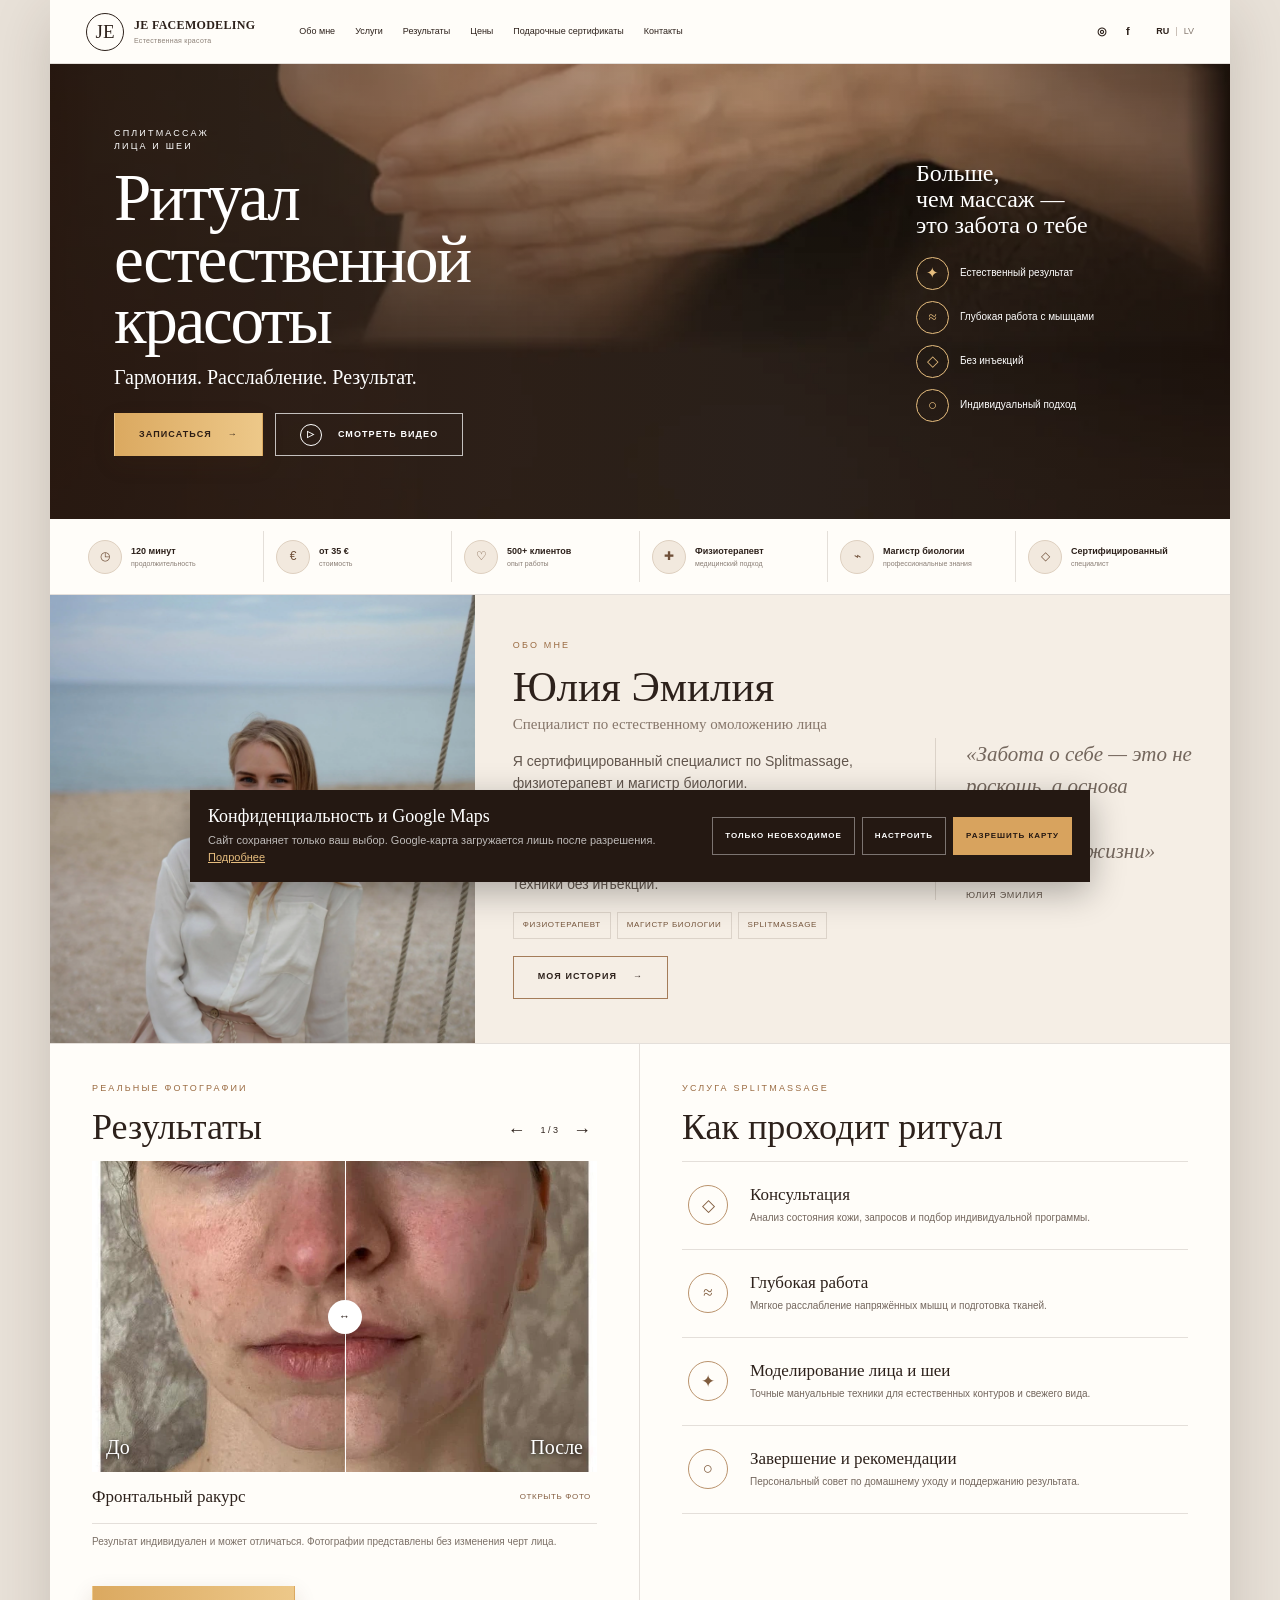
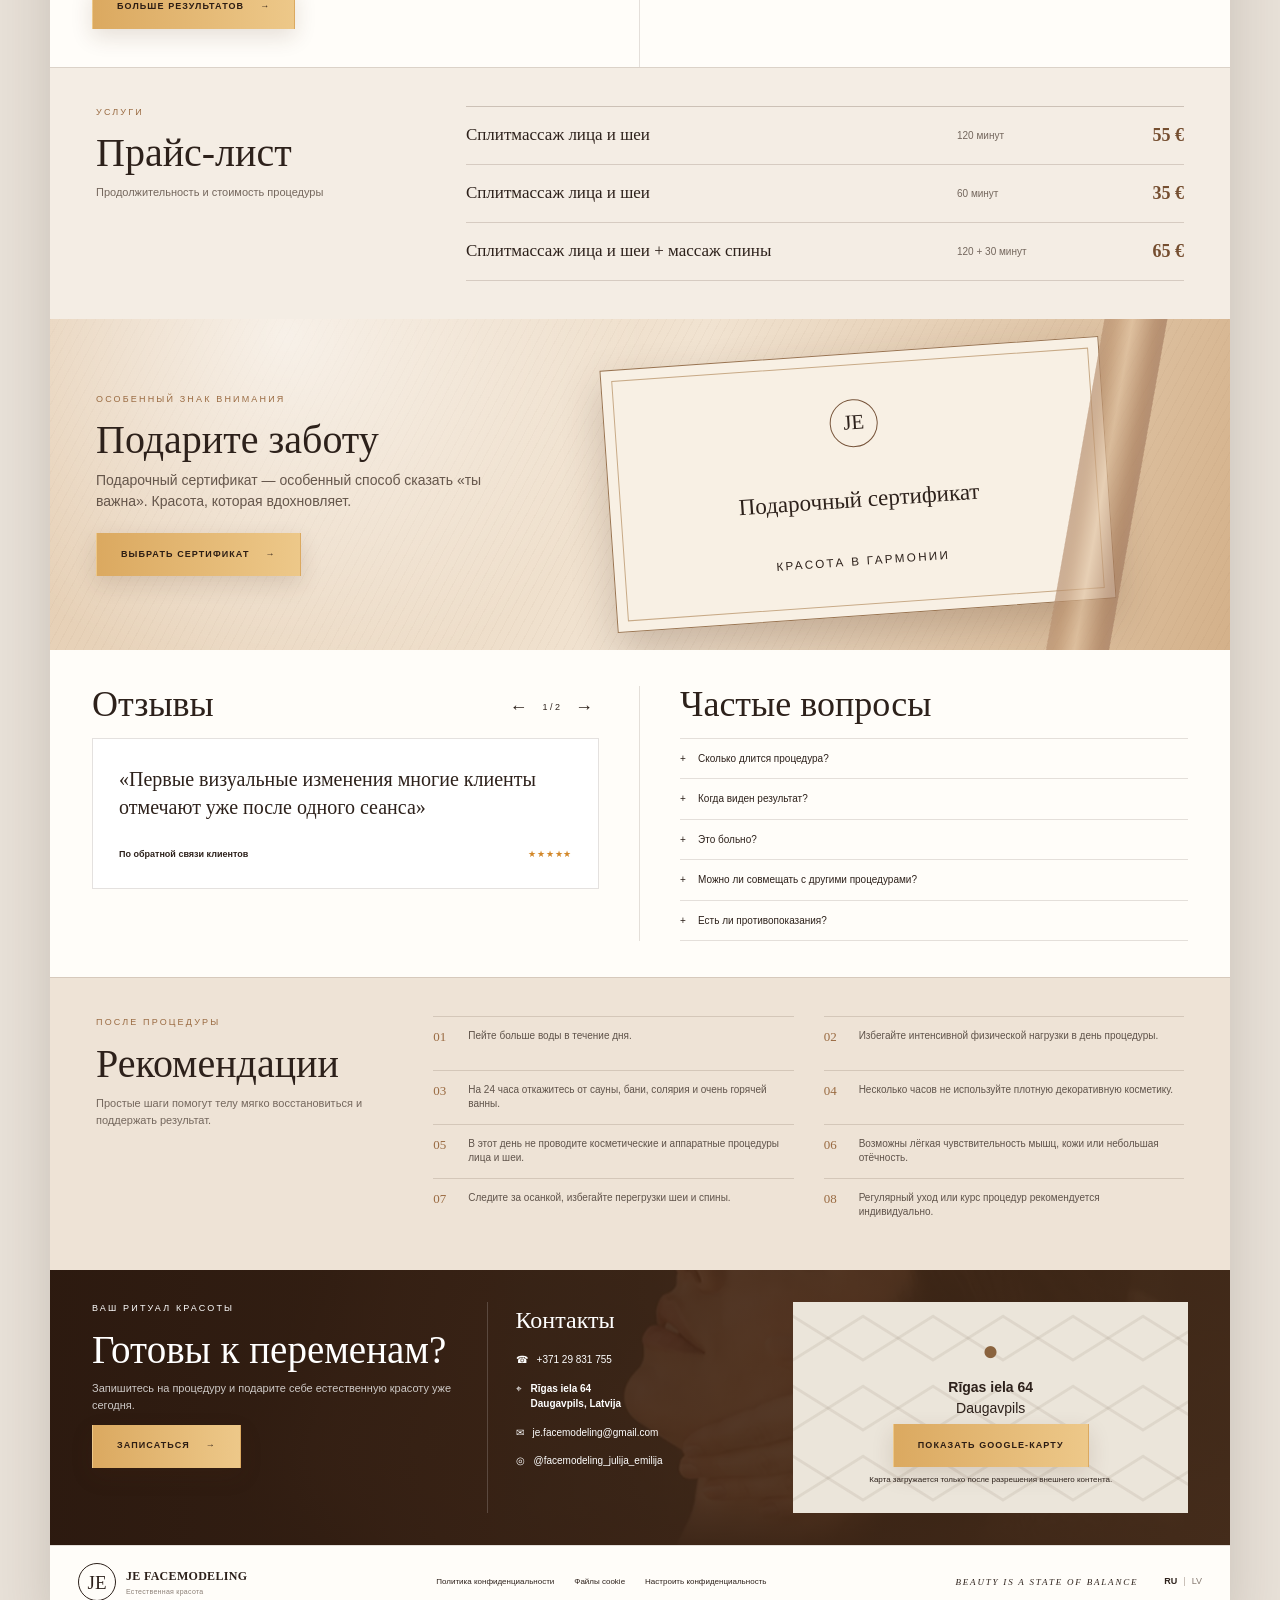
==== commit 0711f186: "feat: align ritual redesign with approved reference" ====
--- a/index.html
+++ b/index.html
@@ -3,15 +3,17 @@
 <meta charset="utf-8"><meta name="viewport" content="width=device-width,initial-scale=1,viewport-fit=cover"><meta name="referrer" content="strict-origin-when-cross-origin"><meta http-equiv="Content-Security-Policy" content="default-src 'self'; script-src 'self'; style-src 'self' 'unsafe-inline'; img-src 'self' data:; frame-src https://www.google.com https://maps.google.com; connect-src 'self'; object-src 'none'; base-uri 'self'; form-action 'self'; upgrade-insecure-requests"><meta name="theme-color" content="#3a2418"><meta name="description" content="JE Facemodeling — Splitmassage в Даугавпилсе. Мануальная работа с мышцами лица и шеи."><meta property="og:title" content="JE Facemodeling — Splitmassage в Даугавпилсе"><meta property="og:description" content="Ритуал естественной красоты — глубокая индивидуальная работа с мышцами лица и шеи."><meta property="og:type" content="website"><meta property="og:image" content="assets/hero-massage-wide.webp">
 <title>JE Facemodeling — Splitmassage в Даугавпилсе</title><link rel="icon" href="assets/ui/favicon.svg" type="image/svg+xml"><link rel="alternate" hreflang="ru" href="index.html"><link rel="alternate" hreflang="lv" href="lv.html"><link rel="stylesheet" href="styles.css"><script defer src="content.js"></script><script defer src="app.js"></script></head>
 <body><a class="skip-link" href="#main">Перейти к содержанию</a><div class="scroll-progress" aria-hidden="true"><span></span></div><div class="site-shell">
-<header class="site-header" data-header><a class="brand" href="#top" aria-label="JE Facemodeling — на главную"><span class="brand-mark">JE</span><span class="brand-lockup"><strong>JE Facemodeling</strong><small>Естественная красота</small></span></a><button class="menu-toggle" data-menu-toggle type="button" aria-controls="site-nav" aria-expanded="false"><span class="sr-only">Открыть меню</span><span></span><span></span></button><nav class="site-nav" id="site-nav" data-nav aria-label="Основная навигация"><a href="#about">Обо мне</a><a href="#service">Услуги</a><a href="#results">Результаты</a><a href="#gift">Подарочные сертификаты</a><a href="#contacts">Контакты</a><span class="social-mini"><a data-instagram href="#" aria-label="Instagram">◎</a><a data-facebook href="#" aria-label="Facebook">f</a></span><span class="language-links" aria-label="Язык"><a class="is-active" href="index.html" data-lang-link>RU</a><i>|</i><a href="lv.html" data-lang-link>LV</a></span><a class="header-booking" data-booking-link href="#contacts">Записаться</a></nav></header>
+<header class="site-header" data-header><a class="brand" href="#top" aria-label="JE Facemodeling — на главную"><span class="brand-mark">JE</span><span class="brand-lockup"><strong>JE Facemodeling</strong><small>Естественная красота</small></span></a><button class="menu-toggle" data-menu-toggle type="button" aria-controls="site-nav" aria-expanded="false"><span class="sr-only">Открыть меню</span><span></span><span></span></button><nav class="site-nav" id="site-nav" data-nav aria-label="Основная навигация"><a href="#about">Обо мне</a><a href="#service">Услуги</a><a href="#results">Результаты</a><a href="#prices">Цены</a><a href="#gift">Подарочные сертификаты</a><a href="#contacts">Контакты</a><span class="social-mini"><a data-instagram href="#" aria-label="Instagram">◎</a><a data-facebook href="#" aria-label="Facebook">f</a></span><span class="language-links" aria-label="Язык"><a class="is-active" href="index.html" data-lang-link>RU</a><i>|</i><a href="lv.html" data-lang-link>LV</a></span></nav></header>
 <main id="main">
 <section class="hero" id="top" aria-labelledby="hero-title"><div class="hero-media" aria-hidden="true"><picture class="hero-poster"><source media="(max-width:820px)" srcset="assets/hero-massage-mobile.webp"><img src="assets/hero-massage-wide.webp" alt="" width="1600" height="900"></picture></div><div class="hero-overlay" aria-hidden="true"></div><div class="hero-layout"><div class="hero-copy reveal"><p class="eyebrow">Сплитмассаж<br>лица и шеи</p><h1 id="hero-title">Ритуал<br>естественной<br>красоты</h1><p class="hero-subtitle">Гармония. Расслабление. Результат.</p><div class="hero-actions"><a class="button button-gold" data-booking-link href="#contacts">Записаться <span>→</span></a><a class="button button-outline" href="#process"><span class="play">▷</span> Смотреть видео</a></div></div><aside class="hero-benefits reveal reveal-delay"><p class="hero-benefits-title">Больше,<br>чем массаж —<br>это забота о тебе</p><ul><li><span>✦</span>Естественный результат</li><li><span>≈</span>Глубокая работа с мышцами</li><li><span>◇</span>Без инъекций</li><li><span>○</span>Индивидуальный подход</li></ul></aside></div></section>
 <section class="trust-strip" aria-label="Информация о процедуре"><div><span>◷</span><p><strong>120 минут</strong><small>продолжительность</small></p></div><div><span>€</span><p><strong>от 35 €</strong><small>стоимость</small></p></div><div><span>♡</span><p><strong>500+ клиентов</strong><small>опыт работы</small></p></div><div><span>✚</span><p><strong>Физиотерапевт</strong><small>медицинский подход</small></p></div><div><span>⌁</span><p><strong>Магистр биологии</strong><small>профессиональные знания</small></p></div><div><span>◇</span><p><strong>Сертифицированный</strong><small>специалист</small></p></div></section>
-<section class="about-section" id="about"><figure class="about-portrait reveal"><img src="assets/julia-emilia.webp" width="900" height="1100" alt="Юлия Эмилия — специалист JE Facemodeling"></figure><div class="about-body"><div class="about-copy reveal"><p class="eyebrow eyebrow-dark">Обо мне</p><h2>Юлия Эмилия</h2><p class="role">Специалист по естественному омоложению лица</p><p class="about-lead">Я сертифицированный специалист по Splitmassage, физиотерапевт и магистр биологии.</p><p>Работаю с уважением к естественности, состоянию тканей и индивидуальным особенностям. Моя задача — помочь сохранить свежесть, молодость и уверенность через естественные техники без инъекций и радикальных методов.</p><p>Splitmassage — это точечная и глубокая работа с мышцами лица и шеи. Интенсивность всегда подбирается индивидуально.</p><div class="credentials"><span>Физиотерапевт</span><span>Магистр биологии</span><span>Splitmassage</span></div><a class="button button-line" href="#process">Моя история <span>→</span></a></div><blockquote class="about-quote reveal">«Меня всегда привлекали методы, которые помогают работать не только с внешними проявлениями, но и с их возможными причинами»<cite>Юлия Эмилия</cite></blockquote></div></section>
+<section class="about-section" id="about"><figure class="about-portrait reveal"><img src="assets/julia-emilia.webp" width="900" height="1100" alt="Юлия Эмилия — специалист JE Facemodeling"></figure><div class="about-copy reveal"><p class="eyebrow eyebrow-dark">Обо мне</p><h2>Юлия Эмилия</h2><p class="role">Специалист по естественному омоложению лица</p><p class="about-lead">Я сертифицированный специалист по Splitmassage, физиотерапевт и магистр биологии.</p><p>Работаю с уважением к естественности и индивидуальным особенностям. Моя задача — помочь сохранить свежесть и уверенность через естественные техники без инъекций.</p><div class="credentials"><span>Физиотерапевт</span><span>Магистр биологии</span><span>Splitmassage</span></div><a class="button button-line" href="#process">Моя история <span>→</span></a></div><blockquote class="about-quote reveal">«Забота о себе — это не роскошь, а основа счастливой и гармоничной жизни»<cite>Юлия Эмилия</cite></blockquote></section>
 <section class="editorial-grid" id="service"><article class="results-panel" id="results"><div class="panel-heading"><div><p class="eyebrow eyebrow-dark">Реальные фотографии</p><h2>Результаты</h2></div><div class="slider-nav"><button type="button" data-results-prev aria-label="Предыдущий результат">←</button><span data-results-count>1 / 3</span><button type="button" data-results-next aria-label="Следующий результат">→</button></div></div><div id="results-grid" class="results-grid" aria-live="polite"></div><p class="result-note">Результат индивидуален и может отличаться. Фотографии представлены без изменения черт лица.</p><button class="button button-gold button-dark-text" type="button" data-open-current>Больше результатов <span>→</span></button></article>
 <article class="ritual-panel" id="process"><p class="eyebrow eyebrow-dark">Услуга Splitmassage</p><h2>Как проходит ритуал</h2><ol><li><span class="ritual-icon" aria-hidden="true">◇</span><div><strong>Консультация</strong><p>Анализ состояния кожи, запросов и подбор индивидуальной программы.</p></div></li><li><span class="ritual-icon" aria-hidden="true">≈</span><div><strong>Глубокая работа</strong><p>Мягкое расслабление напряжённых мышц и подготовка тканей.</p></div></li><li><span class="ritual-icon" aria-hidden="true">✦</span><div><strong>Моделирование лица и шеи</strong><p>Точные мануальные техники для естественных контуров и свежего вида.</p></div></li><li><span class="ritual-icon" aria-hidden="true">○</span><div><strong>Завершение и рекомендации</strong><p>Персональный совет по домашнему уходу и поддержанию результата.</p></div></li></ol></article></section>
-<section class="gift-section" id="gift"><div class="gift-copy"><p class="eyebrow eyebrow-dark">Особенный знак внимания</p><h2>Подарите заботу</h2><p>Подарочный сертификат — особенный способ сказать «ты важна». Красота, которая вдохновляет.</p><a class="button button-gold button-dark-text" data-certificate-link href="#contacts">Выбрать сертификат <span>→</span></a></div><div class="certificate" aria-label="Изображение подарочного сертификата"><span class="certificate-seal">JE</span><strong>Подарочный сертификат</strong><small>красота в гармонии</small></div><ul class="gift-benefits"><li>Электронный или печатный формат</li><li>Персональное оформление</li><li>Подходит для особого повода</li></ul><div class="ribbon" aria-hidden="true"></div></section>
+<section class="price-section" id="prices"><div class="price-heading"><p class="eyebrow eyebrow-dark">Услуги</p><h2>Прайс-лист</h2><p>Продолжительность и стоимость процедуры</p></div><div class="price-list"><div class="price-row"><strong>Сплитмассаж лица и шеи</strong><span>120 минут</span><b>55 €</b></div><div class="price-row"><strong>Сплитмассаж лица и шеи</strong><span>60 минут</span><b>35 €</b></div><div class="price-row"><strong>Сплитмассаж лица и шеи + массаж спины</strong><span>120 + 30 минут</span><b>65 €</b></div></div></section>
+<section class="gift-section" id="gift"><div class="gift-copy"><p class="eyebrow eyebrow-dark">Особенный знак внимания</p><h2>Подарите заботу</h2><p>Подарочный сертификат — особенный способ сказать «ты важна». Красота, которая вдохновляет.</p><a class="button button-gold button-dark-text" data-certificate-link href="#contacts">Выбрать сертификат <span>→</span></a></div><div class="certificate" aria-label="Изображение подарочного сертификата"><span class="certificate-seal">JE</span><strong>Подарочный сертификат</strong><small>красота в гармонии</small></div><div class="ribbon" aria-hidden="true"></div></section>
 <section class="social-proof"><article class="reviews" id="reviews"><div class="panel-heading"><h2>Отзывы</h2><div class="slider-nav"><button type="button" data-review-prev aria-label="Предыдущий отзыв">←</button><span data-review-count>1 / 2</span><button type="button" data-review-next aria-label="Следующий отзыв">→</button></div></div><div class="review-track" data-review-track><blockquote class="review-slide is-current"><p>«Первые визуальные изменения многие клиенты отмечают уже после одного сеанса»</p><footer><strong>По обратной связи клиентов</strong><span>★★★★★</span></footer></blockquote><blockquote class="review-slide"><p>«Интенсивность подбирается индивидуально, с вниманием к ощущениям и состоянию тканей»</p><footer><strong>Подход JE Facemodeling</strong><span>★★★★★</span></footer></blockquote></div></article><article class="faq" id="faq"><h2>Частые вопросы</h2><details><summary>Сколько длится процедура?</summary><p>Полный сеанс занимает около 120 минут.</p></details><details><summary>Когда виден результат?</summary><p>Некоторые клиенты замечают визуальные изменения после первого визита. Результат индивидуален.</p></details><details><summary>Это больно?</summary><p>В зонах напряжения возможны чувствительные ощущения. Интенсивность всегда корректируется.</p></details><details><summary>Можно ли совмещать с другими процедурами?</summary><p>Это зависит от вида и даты вмешательства. Уточните это перед записью.</p></details><details><summary>Есть ли противопоказания?</summary><p>Перед первым сеансом специалист уточняет состояние здоровья и при необходимости рекомендует консультацию врача.</p></details></article></section>
+<section class="aftercare-section" id="aftercare"><div class="aftercare-heading"><p class="eyebrow eyebrow-dark">После процедуры</p><h2>Рекомендации</h2><p>Простые шаги помогут телу мягко восстановиться и поддержать результат.</p></div><ol class="aftercare-list"><li>Пейте больше воды в течение дня.</li><li>Избегайте интенсивной физической нагрузки в день процедуры.</li><li>На 24 часа откажитесь от сауны, бани, солярия и очень горячей ванны.</li><li>Несколько часов не используйте плотную декоративную косметику.</li><li>В этот день не проводите косметические и аппаратные процедуры лица и шеи.</li><li>Возможны лёгкая чувствительность мышц, кожи или небольшая отёчность.</li><li>Следите за осанкой, избегайте перегрузки шеи и спины.</li><li>Регулярный уход или курс процедур рекомендуется индивидуально.</li></ol></section>
 <section class="contacts-section" id="contacts"><div class="contact-intro"><p class="eyebrow">Ваш ритуал красоты</p><h2>Готовы к переменам?</h2><p>Запишитесь на процедуру и подарите себе естественную красоту уже сегодня.</p><a class="button button-gold button-dark-text" data-whatsapp href="#">Записаться <span>→</span></a></div><div class="contact-details"><h3>Контакты</h3><div class="contact-list"><a href="tel:+37129831755">☎ <span>+371 29 831 755</span></a><span>⌖ <b>Rīgas iela 64<br>Daugavpils, Latvija</b></span><a href="mailto:je.facemodeling@gmail.com">✉ <span>je.facemodeling@gmail.com</span></a><a data-instagram href="#">◎ <span>@facemodeling_julija_emilija</span></a></div></div><div class="map-card"><div class="map-shell" data-map-shell data-map-title="Google-карта: Rīgas iela 64, Daugavpils"><div class="map-placeholder" data-map-placeholder><div class="map-pin" aria-hidden="true">●</div><p><strong>Rīgas iela 64</strong><br>Daugavpils</p><button class="button button-gold button-dark-text" data-load-map type="button">Показать Google-карту</button><small>Карта загружается только после разрешения внешнего контента.</small></div></div></div></section>
 </main>
 <footer class="site-footer"><a class="brand brand-dark" href="#top"><span class="brand-mark">JE</span><span class="brand-lockup"><strong>JE Facemodeling</strong><small>Естественная красота</small></span></a><nav aria-label="Юридическая информация"><a href="privacy.html">Политика конфиденциальности</a><a href="cookies.html">Файлы cookie</a><button class="footer-button" data-cookie-settings type="button">Настроить конфиденциальность</button></nav><span class="footer-motto">Beauty is a state of balance</span><span class="language-links"><a class="is-active" href="index.html">RU</a><i>|</i><a href="lv.html">LV</a></span></footer></div>
--- a/styles.css
+++ b/styles.css
@@ -1,5 +1,5 @@
 :root {
-  --canvas: 1200px;
+  --canvas: 1180px;
   --ivory: #fbf8f2;
   --cream: #f5eee5;
   --sand: #eadbc9;
@@ -30,15 +30,15 @@
 .scroll-progress span { display: block; width: 0; height: 100%; background: var(--caramel); }
 
 /* Header */
-.site-header { position: sticky; z-index: 120; top: 0; display: flex; align-items: center; min-height: 62px; padding: 8px 28px; border-bottom: 1px solid var(--line); background: rgba(255, 253, 249, .98); transition: box-shadow .25s ease; }
+.site-header { position: sticky; z-index: 120; top: 0; display: flex; align-items: center; min-height: 64px; padding: 9px 36px; border-bottom: 1px solid var(--line); background: rgba(255, 253, 249, .98); transition: box-shadow .25s ease; }
 .site-header.is-scrolled { box-shadow: 0 5px 18px rgba(59, 40, 27, .09); }
 .brand { display: flex; flex: none; align-items: center; gap: 10px; }
 .brand-mark { display: grid; place-items: center; width: 38px; height: 38px; border: 1px solid currentColor; border-radius: 50%; font: 19px/1 var(--serif); }
 .brand-lockup { display: grid; line-height: 1.05; text-transform: uppercase; }
 .brand-lockup strong { font: 700 12px var(--serif); letter-spacing: .025em; }
 .brand-lockup small { margin-top: 4px; color: #8c8077; font-size: 7px; letter-spacing: .04em; text-transform: none; }
-.site-nav { display: flex; align-items: center; justify-content: flex-end; gap: 18px; width: 100%; margin-left: 34px; }
-.site-nav > a:not(.header-booking) { font-size: 9px; }
+.site-nav { display: flex; align-items: center; justify-content: flex-end; gap: 20px; width: 100%; margin-left: 44px; }
+.site-nav > a { font-size: 9px; }
 .site-nav > a:hover { color: #936236; }
 .social-mini { display: flex; gap: 9px; margin-left: auto; }
 .social-mini a { display: grid; place-items: center; width: 17px; height: 17px; font-size: 11px; font-weight: 700; }
@@ -46,21 +46,20 @@
 .language-links i { color: #b8aca2; font-style: normal; }
 .language-links a { color: #857970; }
 .language-links .is-active { color: var(--ink); font-weight: 700; }
-.header-booking { padding: 9px 13px; border: 1px solid #9d7653; color: #6d4729; font-size: 8px; font-weight: 700; letter-spacing: .08em; text-transform: uppercase; }
 .menu-toggle { display: none; margin-left: auto; padding: 10px; border: 0; background: transparent; }
 .menu-toggle span:not(.sr-only) { display: block; width: 23px; height: 1px; margin: 6px; background: currentColor; }
 
 /* Hero */
-.hero { position: relative; isolation: isolate; height: 440px; overflow: hidden; color: #fff; background: var(--espresso); }
+.hero { position: relative; isolation: isolate; height: 455px; overflow: hidden; color: #fff; background: var(--espresso); }
 .hero-media, .hero-media picture, .hero-media img { position: absolute; inset: 0; width: 100%; height: 100%; }
 .hero-media img { object-fit: cover; object-position: center 46%; filter: sepia(.12) saturate(.82) contrast(.98); }
 .hero-overlay { position: absolute; z-index: 1; inset: 0; background: linear-gradient(90deg, rgba(39, 21, 12, .70) 0%, rgba(50, 29, 17, .32) 39%, rgba(45, 25, 14, .06) 61%, rgba(38, 20, 11, .45) 100%); }
-.hero-layout { position: relative; z-index: 2; display: grid; grid-template-columns: minmax(0, 1fr) 245px; align-items: center; gap: 48px; height: 100%; padding: 34px 62px; }
+.hero-layout { position: relative; z-index: 2; display: grid; grid-template-columns: minmax(0, 1fr) 250px; align-items: center; gap: 52px; height: 100%; padding: 36px 64px; }
 .eyebrow { margin: 0 0 14px; font-size: 9px; line-height: 1.45; letter-spacing: .24em; text-transform: uppercase; }
 .eyebrow-dark { color: #9a6b42; }
 .hero-copy { max-width: 490px; }
 .hero h1, .about-section h2, .editorial-grid h2, .gift-section h2, .social-proof h2, .contacts-section h2, .legal-content h1, .legal-content h2 { font-family: var(--serif); font-weight: 400; }
-.hero h1 { margin: 0; font-size: clamp(54px, 5.1vw, 70px); line-height: .92; letter-spacing: -.035em; }
+.hero h1 { margin: 0; font-size: clamp(56px, 5.25vw, 72px); line-height: .92; letter-spacing: -.035em; }
 .hero-subtitle { margin: 14px 0 0; font: 20px var(--serif); }
 .hero-actions { display: flex; gap: 12px; margin-top: 24px; }
 .button { display: inline-flex; align-items: center; justify-content: center; gap: 16px; min-height: 43px; padding: 0 24px; border: 1px solid transparent; border-radius: 0; background: none; color: inherit; font-size: 9px; font-weight: 700; letter-spacing: .12em; text-transform: uppercase; cursor: pointer; }
@@ -77,7 +76,7 @@
 .hero-benefits li span { display: grid; place-items: center; flex: 0 0 33px; width: 33px; height: 33px; border: 1px solid var(--gold); border-radius: 50%; color: var(--gold); font: 15px var(--serif); }
 
 /* Information strip */
-.trust-strip { display: grid; grid-template-columns: repeat(6, 1fr); min-height: 74px; padding: 13px 22px; border-bottom: 1px solid var(--line); background: #fffdf9; }
+.trust-strip { display: grid; grid-template-columns: repeat(6, 1fr); min-height: 76px; padding: 12px 26px; border-bottom: 1px solid var(--line); background: #fffdf9; }
 .trust-strip > div { display: flex; align-items: center; gap: 9px; min-width: 0; padding: 0 12px; border-right: 1px solid var(--line); }
 .trust-strip > div:last-child { border: 0; }
 .trust-strip > div > span { display: grid; place-items: center; flex: 0 0 34px; width: 34px; height: 34px; border: 1px solid #ded0c0; border-radius: 50%; background: #f2e9de; color: #705039; font-size: 12px; }
@@ -85,34 +84,33 @@
 .trust-strip strong { font-size: 9px; }
 .trust-strip small { margin-top: 4px; color: #8a7e75; font-size: 7px; }
 
-/* Julia editorial second screen */
-.about-section { display: grid; grid-template-columns: 43% 57%; min-height: 610px; background: var(--cream); }
-.about-portrait { margin: 0; min-height: 610px; overflow: hidden; }
-.about-portrait img { width: 100%; height: 100%; object-fit: cover; object-position: center 25%; }
-.about-body { display: grid; grid-template-columns: minmax(0, 1fr) 210px; align-items: center; min-width: 0; padding: 70px 48px; }
-.about-copy { min-width: 0; padding-right: 34px; }
-.about-copy h2 { margin: 0; font-size: 52px; line-height: .98; }
-.about-copy .role { margin: 10px 0 24px; color: #86766a; font: 17px var(--serif); }
+/* Compact Julia editorial */
+.about-section { display: grid; grid-template-columns: 36% 39% 25%; min-height: 385px; background: var(--cream); }
+.about-portrait { margin: 0; min-height: 385px; overflow: hidden; }
+.about-portrait img { width: 100%; height: 100%; object-fit: cover; object-position: center 24%; }
+.about-copy { align-self: center; min-width: 0; padding: 44px 38px; }
+.about-copy h2 { margin: 0; font-size: 43px; line-height: .98; }
+.about-copy .role { margin: 8px 0 18px; color: #86766a; font: 15px var(--serif); }
 .about-copy p:not(.eyebrow):not(.role) { color: #62564d; }
-.about-lead { font-size: 16px; }
-.credentials { display: flex; flex-wrap: wrap; gap: 7px; margin: 22px 0; }
+.about-lead { font-size: 14px; }
+.credentials { display: flex; flex-wrap: wrap; gap: 6px; margin: 17px 0; }
 .credentials span { padding: 6px 9px; border: 1px solid var(--line); color: #74543a; font-size: 8px; letter-spacing: .08em; text-transform: uppercase; }
-.about-quote { margin: 0; padding-left: 28px; border-left: 1px solid var(--line); color: #74675d; font: italic 20px/1.55 var(--serif); }
-.about-quote cite { display: block; margin-top: 24px; color: #64564b; font: 9px var(--sans); font-style: normal; letter-spacing: .08em; text-transform: uppercase; }
+.about-quote { align-self: center; margin: 44px 34px 44px 0; padding-left: 30px; border-left: 1px solid var(--line); color: #74675d; font: italic 21px/1.55 var(--serif); }
+.about-quote cite { display: block; margin-top: 22px; color: #64564b; font: 9px var(--sans); font-style: normal; letter-spacing: .08em; text-transform: uppercase; }
 
 /* Results + ritual */
-.editorial-grid { display: grid; grid-template-columns: 1fr 1fr; min-height: 610px; border-top: 1px solid var(--line); background: #fffdf9; }
-.results-panel, .ritual-panel { min-width: 0; padding: 48px 46px; }
+.editorial-grid { display: grid; grid-template-columns: 1fr 1fr; min-height: 520px; border-top: 1px solid var(--line); background: #fffdf9; }
+.results-panel, .ritual-panel { min-width: 0; padding: 38px 42px; }
 .results-panel { border-right: 1px solid var(--line); }
 .panel-heading { display: flex; align-items: end; justify-content: space-between; gap: 18px; }
-.panel-heading h2, .ritual-panel h2, .social-proof h2 { margin: 0 0 18px; font-size: 41px; line-height: 1; }
+.panel-heading h2, .ritual-panel h2, .social-proof h2 { margin: 0 0 16px; font-size: 36px; line-height: 1; }
 .slider-nav { display: flex; align-items: center; gap: 9px; margin-bottom: 15px; }
 .slider-nav button { width: 30px; height: 30px; padding: 0; border: 0; background: transparent; color: var(--ink); font-size: 18px; cursor: pointer; }
 .slider-nav span { font-size: 9px; }
 .results-grid { position: relative; }
 .result-card { display: none; margin: 0; }
 .result-card.is-current { display: block; }
-.compare { --position: 50%; position: relative; aspect-ratio: 1.48 / 1; overflow: hidden; background: #cdbca9; }
+.compare { --position: 50%; position: relative; aspect-ratio: 1.62 / 1; overflow: hidden; background: #cdbca9; }
 .compare img { position: absolute; inset: 0; width: 100%; height: 100%; object-fit: cover; }
 .compare .after-image { clip-path: inset(0 0 0 var(--position)); }
 .compare-divider { position: absolute; z-index: 3; left: var(--position); top: 0; width: 1px; height: 100%; background: #fff; }
@@ -126,35 +124,43 @@
 .result-caption span { font-family: var(--serif); font-size: 17px; }
 .result-caption button { border: 0; background: none; color: #815b3e; font-size: 8px; letter-spacing: .08em; text-transform: uppercase; cursor: pointer; }
 .result-note { min-height: 42px; color: #7c7067; font-size: 10px; }
-.ritual-panel ol { display: grid; grid-template-columns: 1fr 1fr; gap: 14px; margin: 0; padding: 0; list-style: none; }
-.ritual-panel li { min-height: 185px; padding: 24px 20px; border: 1px solid var(--line); background: linear-gradient(145deg, #fffdf9, #f5ede3); }
-.ritual-icon { display: grid; place-items: center; width: 42px; height: 42px; margin-bottom: 20px; border: 1px solid #ba936d; border-radius: 50%; color: #805c3e; font: 18px var(--serif); }
-.ritual-panel li strong { font: 18px var(--serif); }
-.ritual-panel li p { margin: 9px 0 0; color: #74675e; font-size: 11px; line-height: 1.5; }
+.ritual-panel ol { display: grid; margin: 0; padding: 0; border-top: 1px solid var(--line); list-style: none; }
+.ritual-panel li { display: grid; grid-template-columns: 46px 1fr; align-items: center; gap: 16px; min-height: 88px; padding: 13px 6px; border-bottom: 1px solid var(--line); }
+.ritual-icon { display: grid; place-items: center; width: 40px; height: 40px; border: 1px solid #ba936d; border-radius: 50%; color: #805c3e; font: 17px var(--serif); }
+.ritual-panel li strong { font: 17px var(--serif); }
+.ritual-panel li p { margin: 5px 0 0; color: #74675e; font-size: 10px; line-height: 1.45; }
+
+/* Price list */
+.price-section { display: grid; grid-template-columns: 34% 66%; padding: 38px 46px; border-top: 1px solid var(--line); background: #f4ede4; }
+.price-heading { padding-right: 46px; }
+.price-heading h2, .aftercare-heading h2 { margin: 0; font: 400 40px/1 var(--serif); }
+.price-heading > p:last-child, .aftercare-heading > p:last-child { color: var(--muted); font-size: 11px; }
+.price-list { border-top: 1px solid rgba(77, 53, 36, .24); }
+.price-row { display: grid; grid-template-columns: minmax(0, 1fr) 145px 60px; align-items: center; gap: 22px; min-height: 58px; border-bottom: 1px solid rgba(77, 53, 36, .18); }
+.price-row strong { font: 17px var(--serif); }
+.price-row span { color: var(--muted); font-size: 10px; }
+.price-row b { color: #754e30; font: 700 18px var(--serif); text-align: right; }
 
 /* Gift */
-.gift-section { position: relative; display: grid; grid-template-columns: 31% 45% 24%; align-items: center; min-height: 340px; padding: 38px 46px; overflow: hidden; background: linear-gradient(105deg, #e5ceb3, #f1e3d1 52%, #d4b18a); }
+.gift-section { position: relative; display: grid; grid-template-columns: 40% 60%; align-items: center; min-height: 285px; padding: 34px 46px; overflow: hidden; background: linear-gradient(105deg, #e5ceb3, #f1e3d1 52%, #d4b18a); }
 .gift-section::before { content: ""; position: absolute; inset: 0; background: radial-gradient(circle at 20% 5%, rgba(255,255,255,.65), transparent 36%), repeating-linear-gradient(118deg, rgba(103,67,38,.035) 0 1px, transparent 1px 8px); }
-.gift-copy, .certificate, .gift-benefits { position: relative; z-index: 2; }
-.gift-copy h2 { margin: 0; font-size: 42px; line-height: 1; }
+.gift-copy, .certificate { position: relative; z-index: 2; }
+.gift-copy h2 { margin: 0; font-size: 40px; line-height: 1; }
 .gift-copy p:not(.eyebrow) { margin: 10px 0 20px; color: #65564b; }
-.certificate { justify-self: center; display: grid; place-items: center; width: min(450px, 88%); aspect-ratio: 1.72 / 1; padding: 28px; rotate: -4deg; border: 1px solid #997451; background: #f8f0e4; box-shadow: 0 18px 42px rgba(72,45,26,.23); text-align: center; }
+.certificate { justify-self: center; display: grid; place-items: center; width: min(500px, 82%); aspect-ratio: 1.9 / 1; padding: 25px; rotate: -4deg; border: 1px solid #997451; background: #f8f0e4; box-shadow: 0 18px 42px rgba(72,45,26,.23); text-align: center; }
 .certificate::before { content: ""; position: absolute; inset: 10px; border: 1px solid #c8aa87; }
 .certificate-seal { display: grid; place-items: center; width: 48px; height: 48px; border: 1px solid #77543a; border-radius: 50%; font: 21px var(--serif); }
 .certificate strong { font: 23px var(--serif); }
 .certificate small { letter-spacing: .2em; text-transform: uppercase; }
-.gift-benefits { display: grid; gap: 18px; margin: 0; padding: 0 0 0 28px; border-left: 1px solid rgba(78,52,34,.16); list-style: none; }
-.gift-benefits li { position: relative; padding-left: 22px; color: #5f4c3e; font-size: 10px; line-height: 1.4; }
-.gift-benefits li::before { content: "◇"; position: absolute; left: 0; color: #8b623e; }
-.ribbon { position: absolute; z-index: 3; left: 64%; top: -22%; width: 66px; height: 150%; rotate: 10deg; background: linear-gradient(90deg, #aa7b55, #e0c19f 45%, #936343); box-shadow: inset 0 0 15px rgba(255,255,255,.35); opacity: .75; }
+.ribbon { position: absolute; z-index: 3; right: 8%; top: -22%; width: 62px; height: 150%; rotate: 10deg; background: linear-gradient(90deg, #aa7b55, #e0c19f 45%, #936343); box-shadow: inset 0 0 15px rgba(255,255,255,.35); opacity: .68; }
 
 /* Reviews + FAQ */
-.social-proof { display: grid; grid-template-columns: 1fr 1fr; min-height: 315px; padding: 42px 46px; background: #fffdf9; }
+.social-proof { display: grid; grid-template-columns: 1fr 1fr; min-height: 300px; padding: 36px 42px; background: #fffdf9; }
 .reviews { padding-right: 40px; border-right: 1px solid var(--line); }
-.review-track { min-height: 180px; }
-.review-slide { display: none; margin: 0; padding: 30px; border: 1px solid var(--line); background: #fff; }
+.review-track { min-height: 165px; }
+.review-slide { display: none; margin: 0; padding: 26px; border: 1px solid var(--line); background: #fff; }
 .review-slide.is-current { display: block; }
-.review-slide p { margin: 0 0 30px; font: 22px/1.45 var(--serif); }
+.review-slide p { margin: 0 0 26px; font: 20px/1.42 var(--serif); }
 .review-slide footer { display: flex; justify-content: space-between; gap: 15px; font-size: 9px; }
 .review-slide footer span { color: #d28729; letter-spacing: .08em; }
 .faq { padding-left: 40px; }
@@ -165,8 +171,15 @@
 .faq details[open] summary::before { content: "−"; }
 .faq p { margin: 0; padding: 0 18px 14px; color: #75685f; font-size: 10px; }
 
+/* Aftercare */
+.aftercare-section { display: grid; grid-template-columns: 31% 69%; padding: 38px 46px; border-top: 1px solid var(--line); background: #eee3d6; }
+.aftercare-heading { padding-right: 46px; }
+.aftercare-list { display: grid; grid-template-columns: 1fr 1fr; gap: 0 30px; margin: 0; padding: 0; counter-reset: aftercare; list-style: none; }
+.aftercare-list li { position: relative; min-height: 54px; padding: 12px 10px 12px 35px; border-top: 1px solid rgba(77, 53, 36, .16); color: #5f534a; font-size: 10px; line-height: 1.4; counter-increment: aftercare; }
+.aftercare-list li::before { content: counter(aftercare, decimal-leading-zero); position: absolute; left: 0; color: #9a6b42; font: 13px var(--serif); }
+
 /* Contact */
-.contacts-section { position: relative; display: grid; grid-template-columns: 34% 27% 39%; gap: 0; min-height: 310px; padding: 38px 46px; color: #fff; background: linear-gradient(90deg, rgba(47,27,16,.91), rgba(74,47,28,.84)), url("assets/hero-massage-wide.webp") center 72% / cover; }
+.contacts-section { position: relative; display: grid; grid-template-columns: 36% 28% 36%; gap: 0; min-height: 275px; padding: 32px 42px; color: #fff; background: linear-gradient(90deg, rgba(47,27,16,.91), rgba(74,47,28,.84)), url("assets/hero-massage-wide.webp") center 72% / cover; }
 .contact-intro { padding-right: 34px; }
 .contact-intro h2 { margin: 0; font-size: 39px; line-height: 1; }
 .contact-intro > p:not(.eyebrow) { color: rgba(255,255,255,.76); font-size: 11px; }
@@ -174,8 +187,8 @@
 .contact-details h3 { margin: 0 0 18px; font: 24px var(--serif); }
 .contact-list { display: grid; gap: 13px; font-size: 10px; }
 .contact-list a, .contact-list > span { display: flex; gap: 9px; align-items: flex-start; }
-.map-card { min-height: 230px; background: #e7dfd3; }
-.map-shell, .map-shell iframe { width: 100%; height: 100%; min-height: 230px; border: 0; }
+.map-card { min-height: 210px; background: #e7dfd3; }
+.map-shell, .map-shell iframe { width: 100%; height: 100%; min-height: 210px; border: 0; }
 .map-placeholder { display: grid; place-items: center; align-content: center; height: 100%; padding: 18px; color: var(--ink); text-align: center; background: linear-gradient(32deg, transparent 47%, rgba(130,113,93,.13) 48% 50%, transparent 51%), linear-gradient(-32deg, transparent 47%, rgba(130,113,93,.12) 48% 50%, transparent 51%), #ebe5da; background-size: 70px 70px; }
 .map-placeholder p { margin: 4px; }
 .map-placeholder small { margin-top: 7px; font-size: 8px; }
@@ -255,12 +268,11 @@
 
 @media (max-width: 1100px) {
   .site-nav { gap: 11px; margin-left: 22px; }
-  .site-nav > a:not(.header-booking) { font-size: 8px; }
-  .header-booking { padding-inline: 9px; }
+  .site-nav > a { font-size: 8px; }
   .hero-layout { padding-inline: 45px; }
-  .about-body { grid-template-columns: 1fr; padding: 52px 42px; }
-  .about-quote { margin-top: 34px; padding: 24px 0 0; border-left: 0; border-top: 1px solid var(--line); }
-  .gift-section { grid-template-columns: 34% 44% 22%; }
+  .about-section { grid-template-columns: 34% 42% 24%; }
+  .about-copy { padding-inline: 30px; }
+  .about-quote { margin-right: 24px; padding-left: 22px; font-size: 18px; }
 }
 
 @media (max-width: 820px) {
@@ -271,9 +283,8 @@
   .menu-toggle { display: block; }
   .site-nav { position: fixed; z-index: 150; inset: 62px 0 auto; display: none; align-items: stretch; gap: 0; width: 100%; margin: 0; padding: 18px; border-top: 1px solid var(--line); background: #fffdf8; box-shadow: 0 16px 28px rgba(50,32,20,.18); }
   .site-nav.is-open { display: grid; }
-  .site-nav > a:not(.header-booking) { padding: 11px; border-bottom: 1px solid var(--line); font-size: 12px; }
+  .site-nav > a { padding: 11px; border-bottom: 1px solid var(--line); font-size: 12px; }
   .social-mini, .language-links { margin: 13px 11px 0; }
-  .header-booking { margin-top: 13px; padding: 12px; text-align: center; }
   .hero { height: auto; min-height: 100vh; min-height: 100svh; min-height: 100dvh; }
   .hero-media img { object-position: center 42%; filter: sepia(.12) saturate(.82); }
   .hero-overlay { background: linear-gradient(180deg, rgba(30,16,9,.16), rgba(31,17,10,.45) 44%, rgba(28,15,9,.94) 100%); }
@@ -289,20 +300,19 @@
   .trust-strip { grid-template-columns: 1fr 1fr; padding: 14px; }
   .trust-strip > div { padding: 8px; border-right: 0; border-bottom: 1px solid var(--line); }
   .about-section { grid-template-columns: 1fr; }
-  .about-portrait { min-height: 520px; }
-  .about-body { display: block; padding: 42px 24px 48px; }
-  .about-copy { padding: 0; }
+  .about-portrait { min-height: 480px; }
+  .about-copy { padding: 40px 24px 28px; }
   .about-copy h2 { font-size: 44px; }
-  .about-quote { font-size: 18px; }
+  .about-quote { margin: 0 24px 42px; padding: 24px 0 0; border-top: 1px solid var(--line); border-left: 0; font-size: 18px; }
   .editorial-grid { grid-template-columns: 1fr; }
   .results-panel, .ritual-panel { padding: 38px 22px; }
   .results-panel { border-right: 0; border-bottom: 1px solid var(--line); }
-  .ritual-panel ol { gap: 10px; }
-  .ritual-panel li { min-height: 170px; padding: 20px 16px; }
-  .gift-section { grid-template-columns: 1fr; min-height: 650px; padding: 40px 24px; }
+  .ritual-panel li { min-height: 88px; }
+  .price-section, .aftercare-section { grid-template-columns: 1fr; padding: 38px 24px; }
+  .price-heading, .aftercare-heading { padding: 0 0 22px; }
+  .gift-section { grid-template-columns: 1fr; min-height: 530px; padding: 40px 24px; }
   .certificate { width: min(440px, 84%); margin: 34px auto; }
-  .gift-benefits { padding: 28px 0 0; border-left: 0; border-top: 1px solid rgba(78,52,34,.16); }
-  .ribbon { left: auto; right: 4%; top: 35%; height: 62%; }
+  .ribbon { right: 4%; top: 35%; height: 70%; }
   .social-proof { grid-template-columns: 1fr; padding: 38px 22px; }
   .reviews { padding: 0 0 34px; border: 0; border-bottom: 1px solid var(--line); }
   .faq { padding: 34px 0 0; }
@@ -338,11 +348,13 @@
   .hero-actions .button { min-height: 41px; font-size: 8px; }
   .panel-heading { flex-wrap: wrap; gap: 4px; }
   .slider-nav { margin-left: auto; }
-  .ritual-panel ol { grid-template-columns: 1fr; }
-  .ritual-panel li { min-height: 145px; }
   .about-portrait { min-height: 430px; }
+  .price-row { grid-template-columns: minmax(0, 1fr) auto; gap: 4px 14px; padding: 12px 0; }
+  .price-row span { grid-column: 1; }
+  .price-row b { grid-column: 2; grid-row: 1 / span 2; }
   .certificate { width: 90%; }
   .certificate strong { font-size: 19px; }
+  .aftercare-list { grid-template-columns: 1fr; }
   .review-slide { padding: 23px; }
   .review-slide p { font-size: 19px; }
   .dialog-actions { flex-direction: column; }
